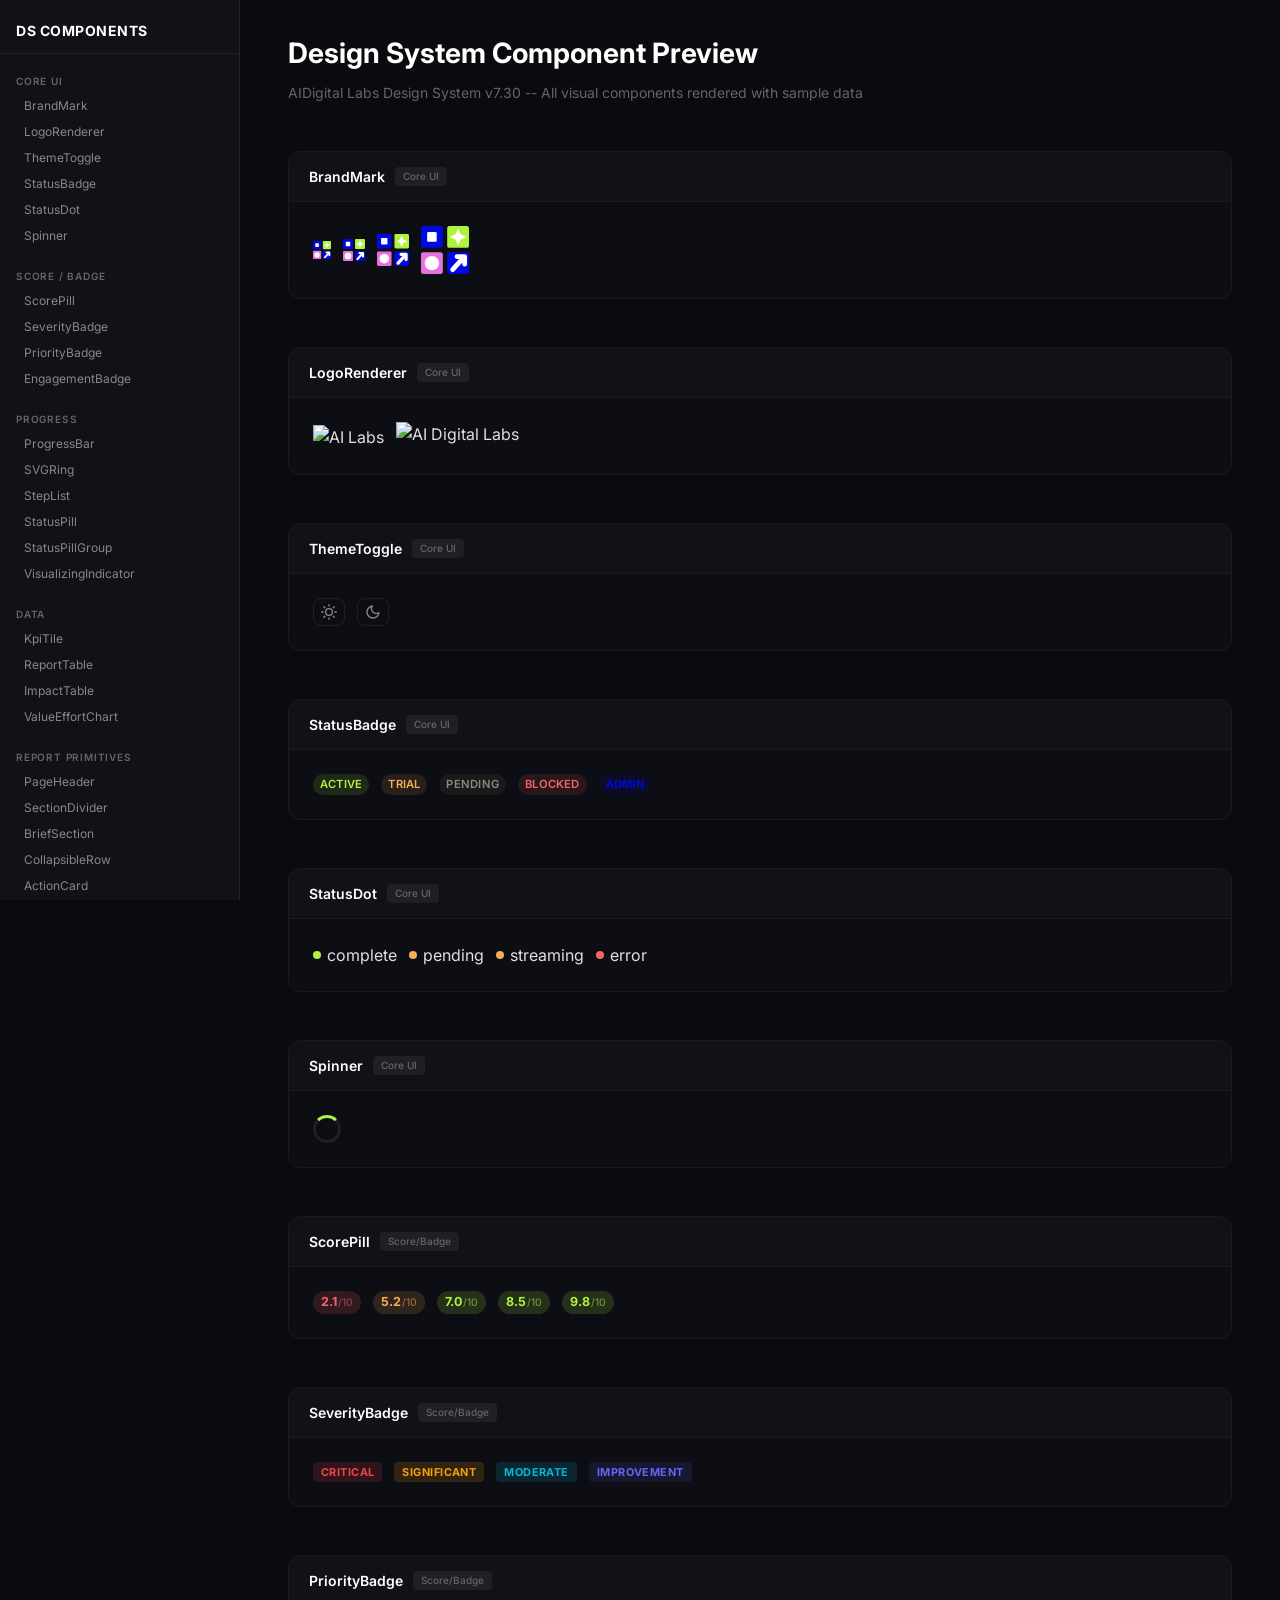
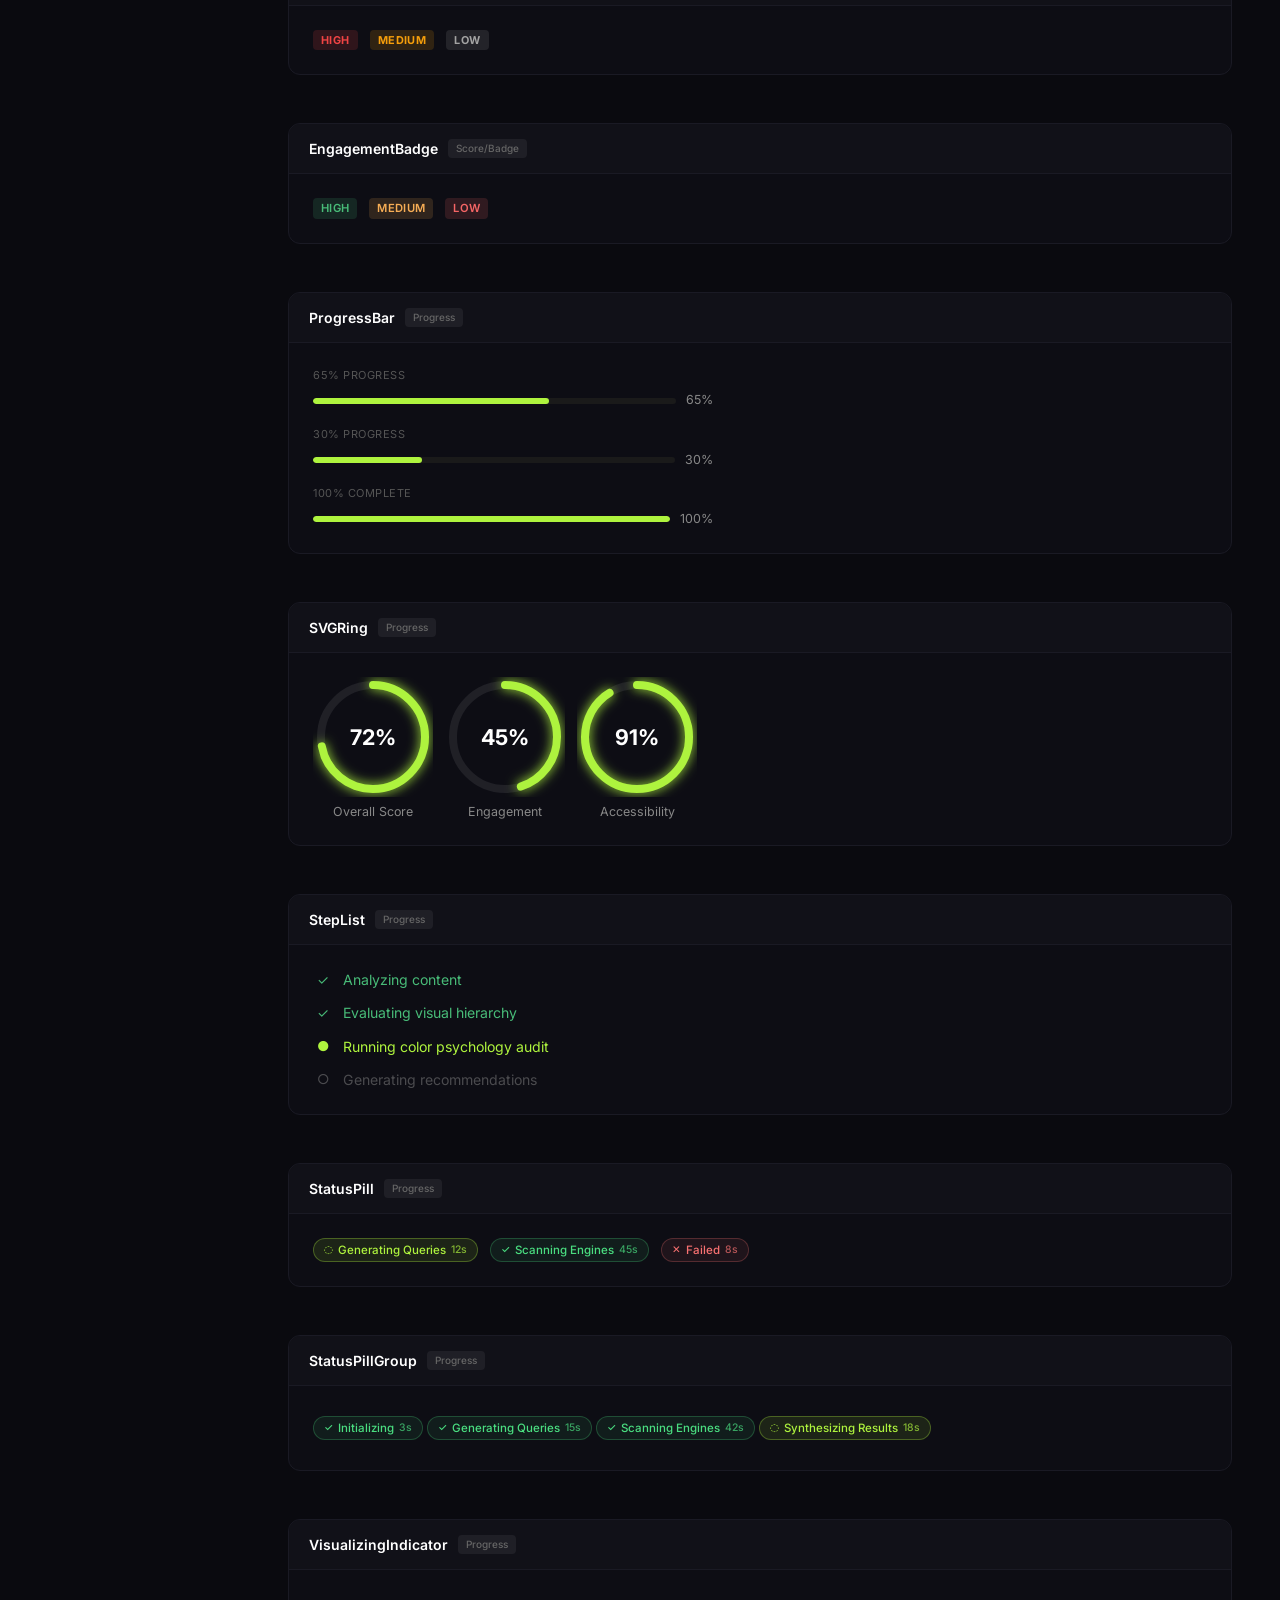
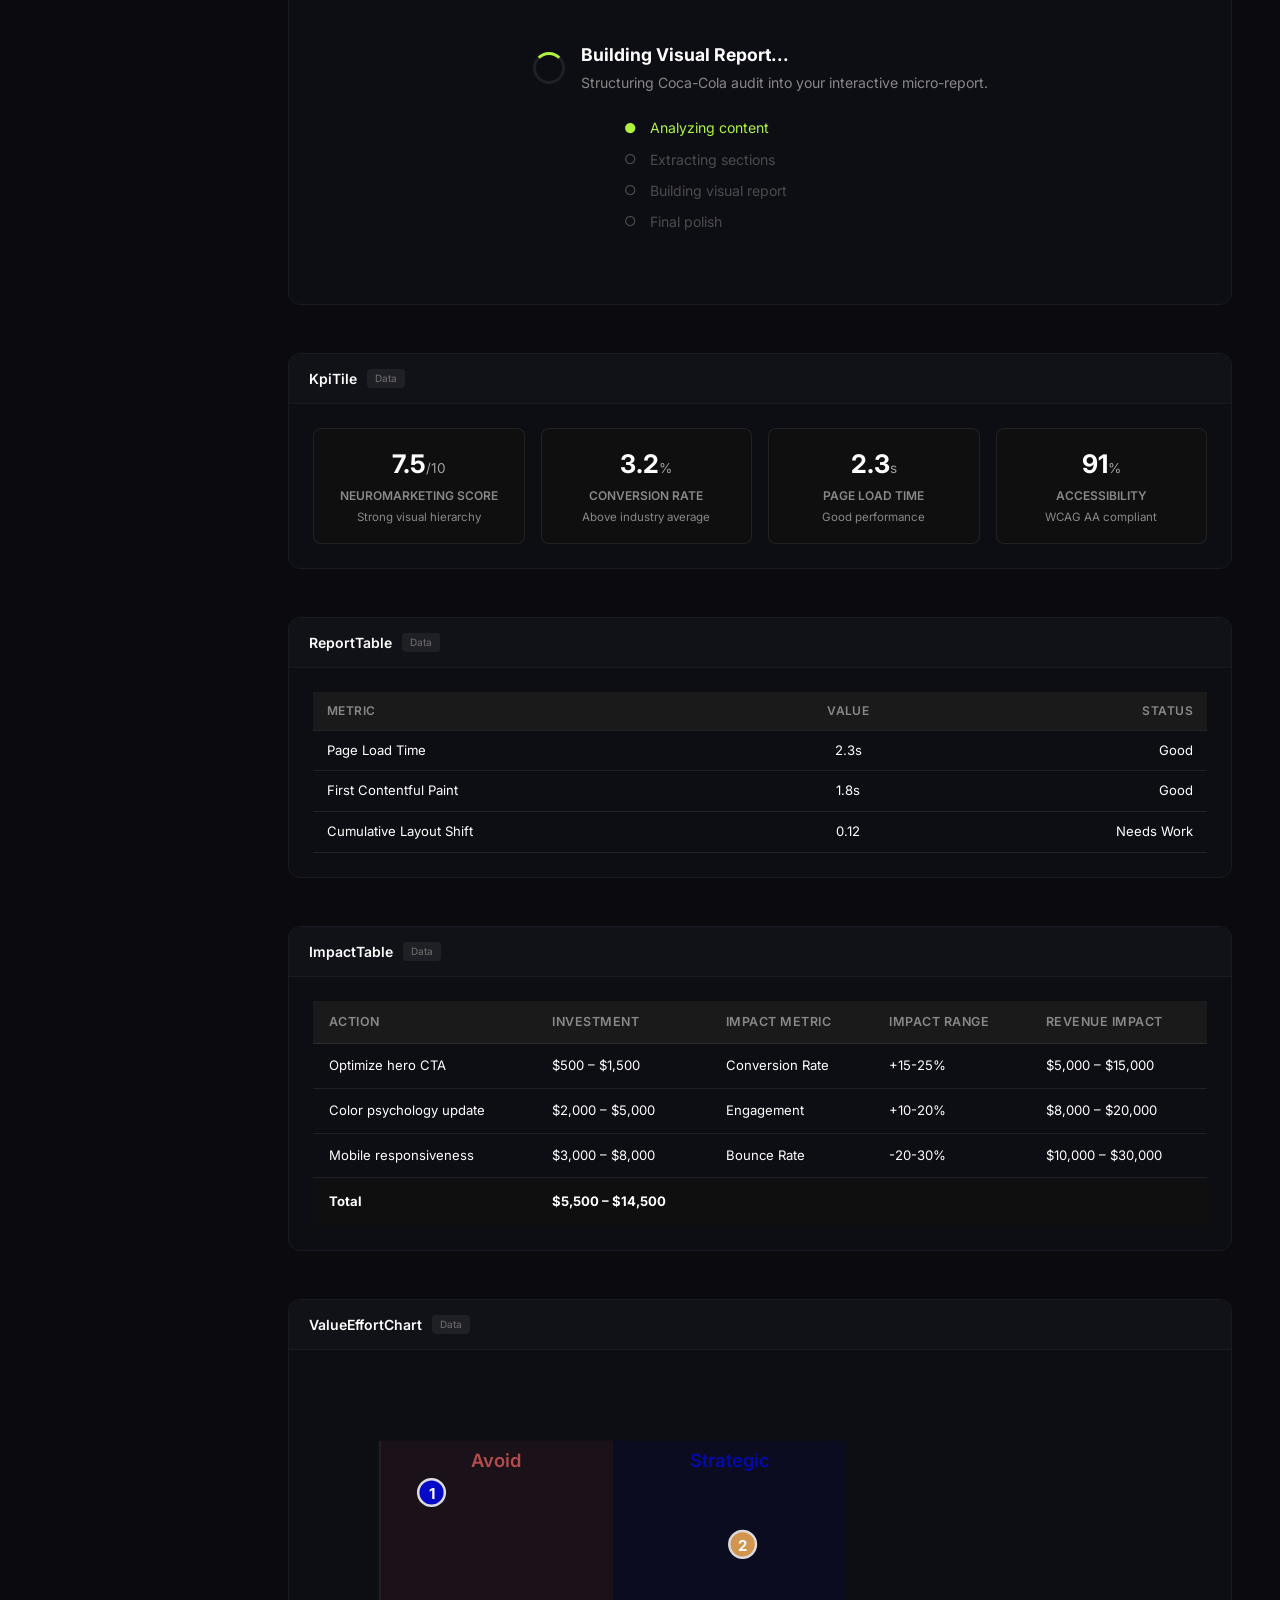
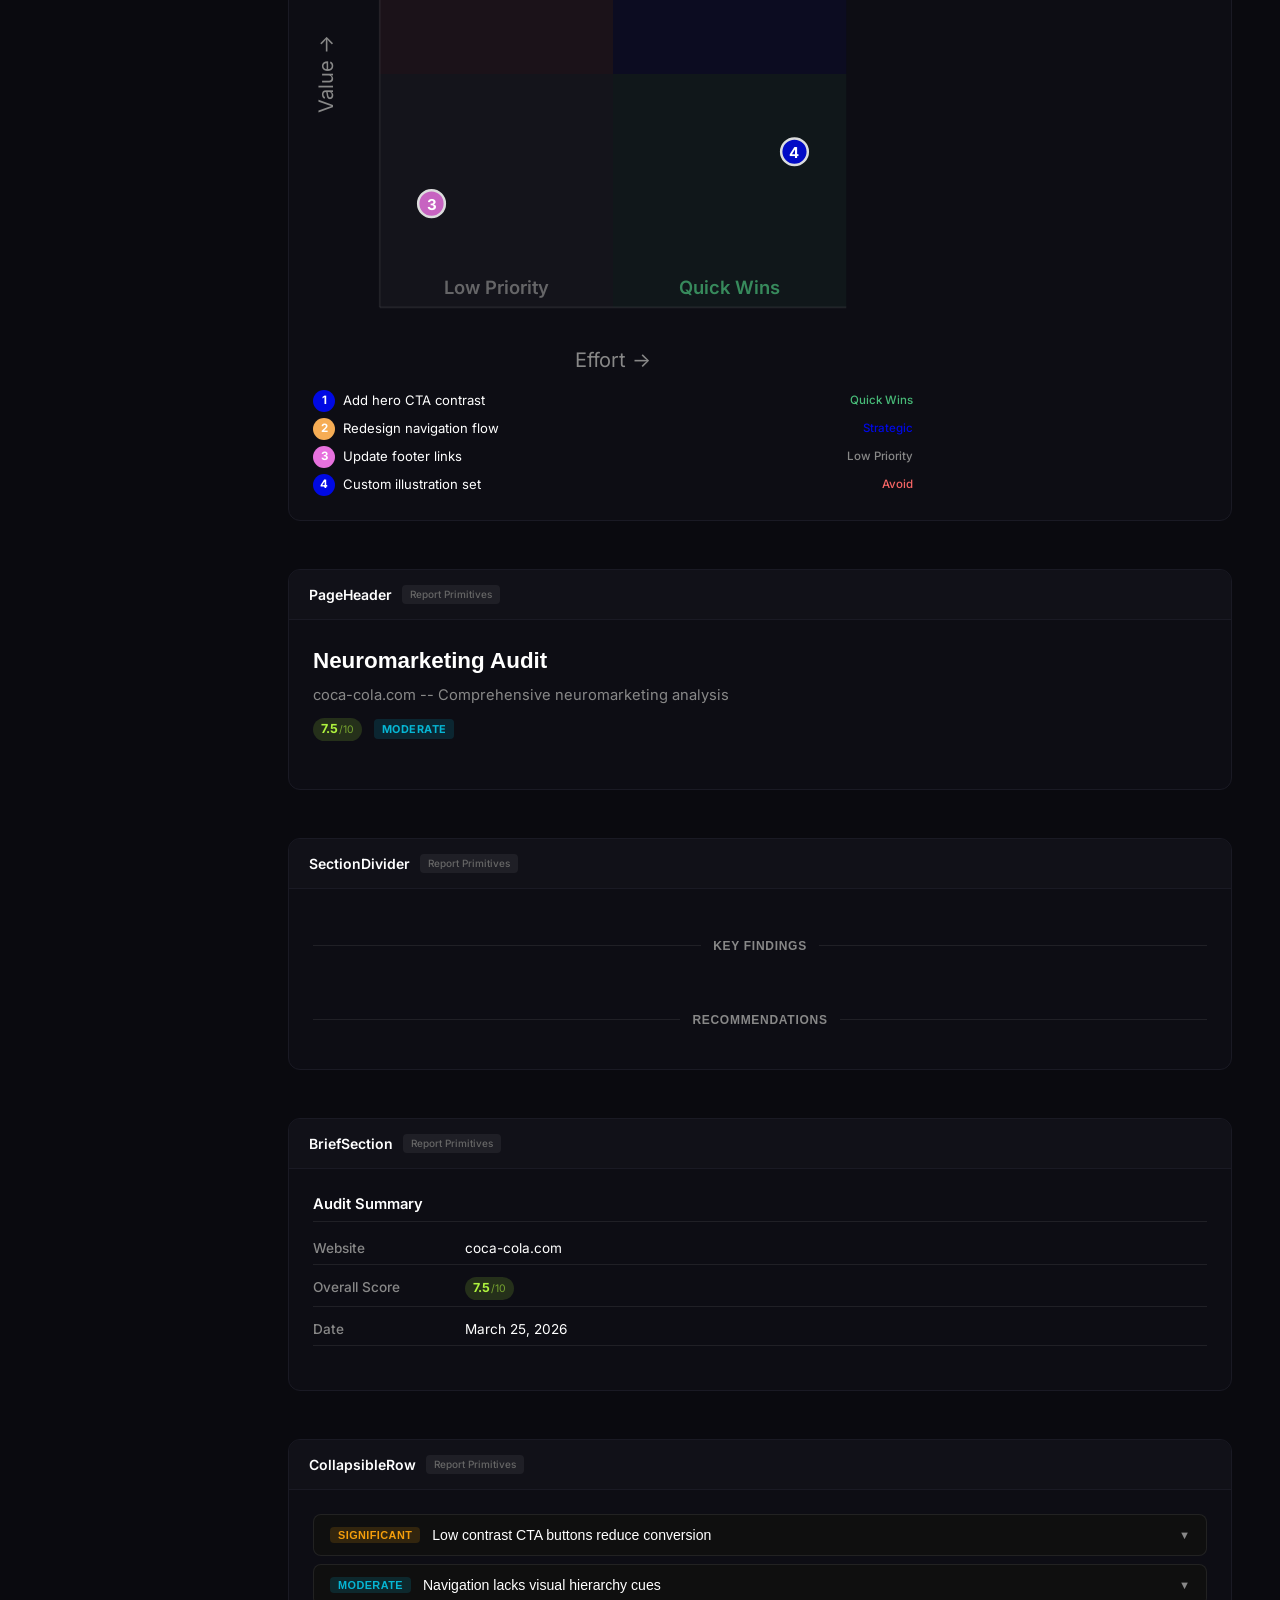
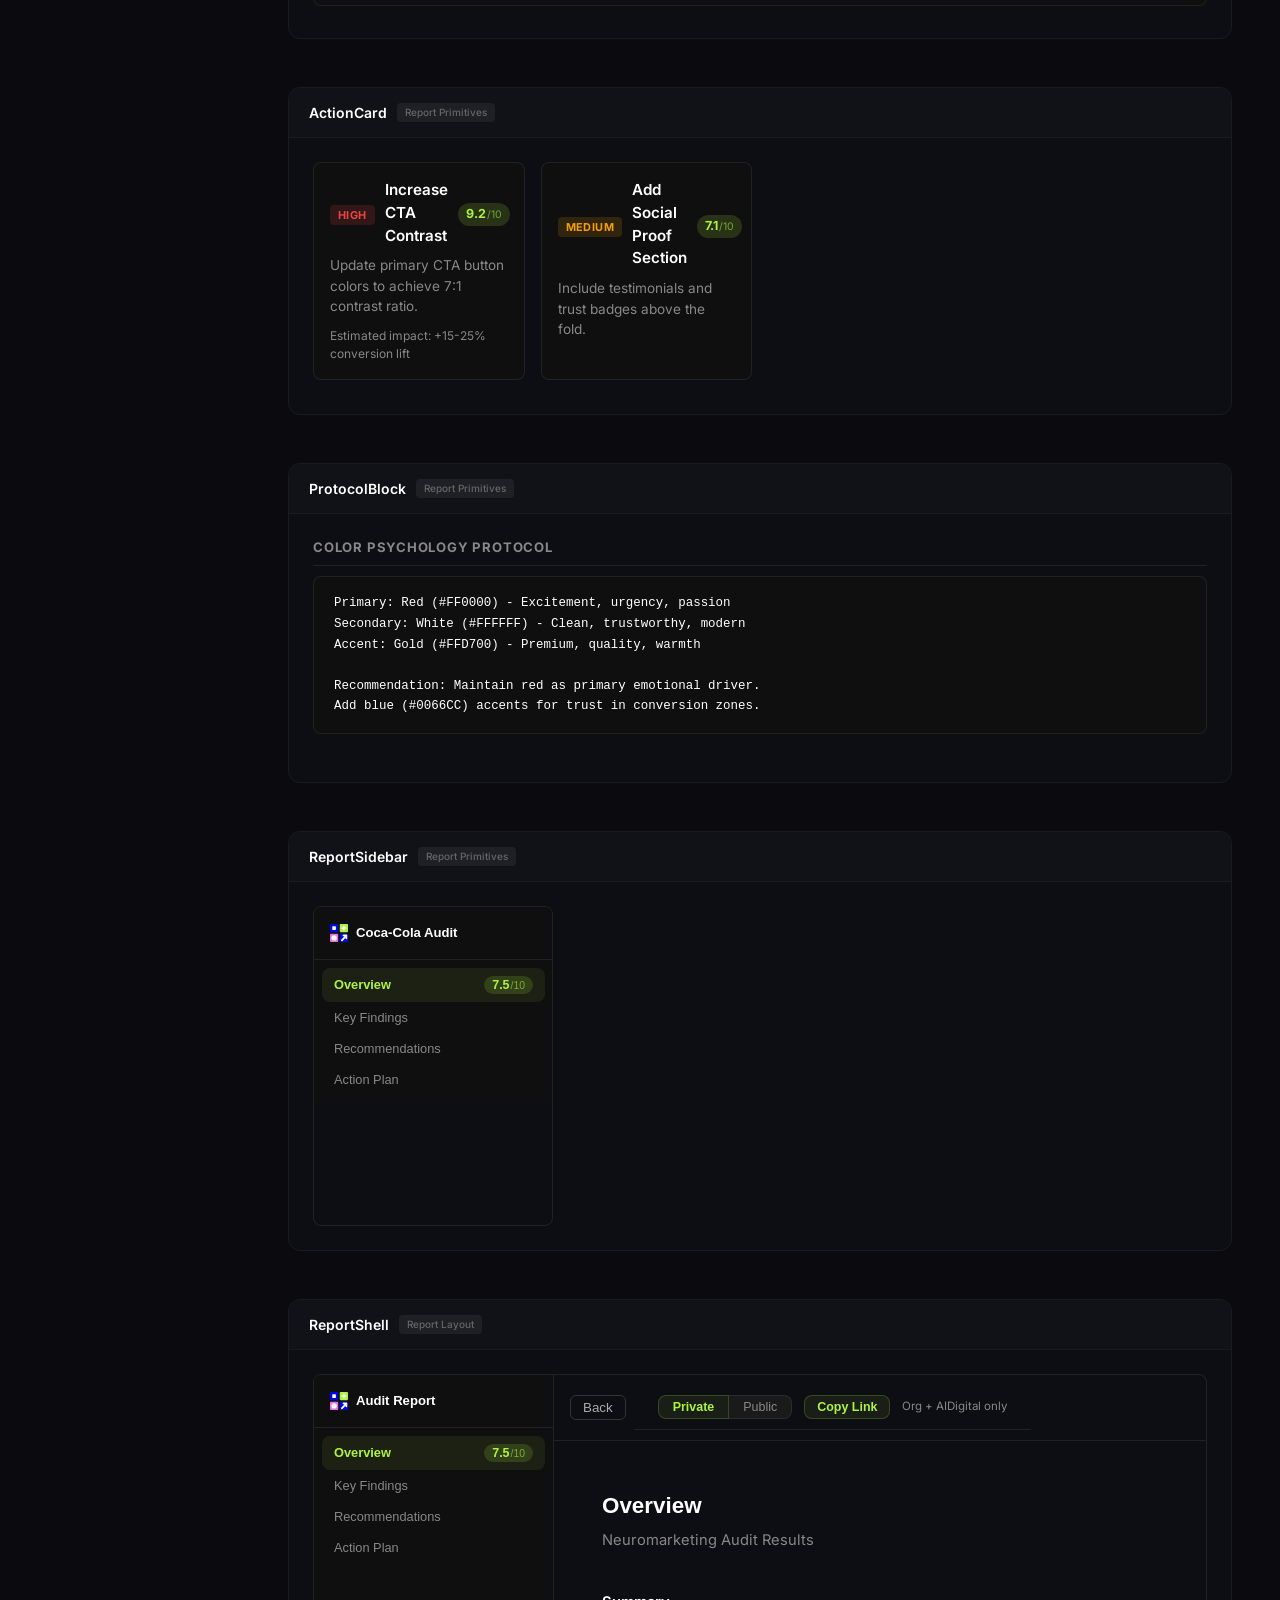
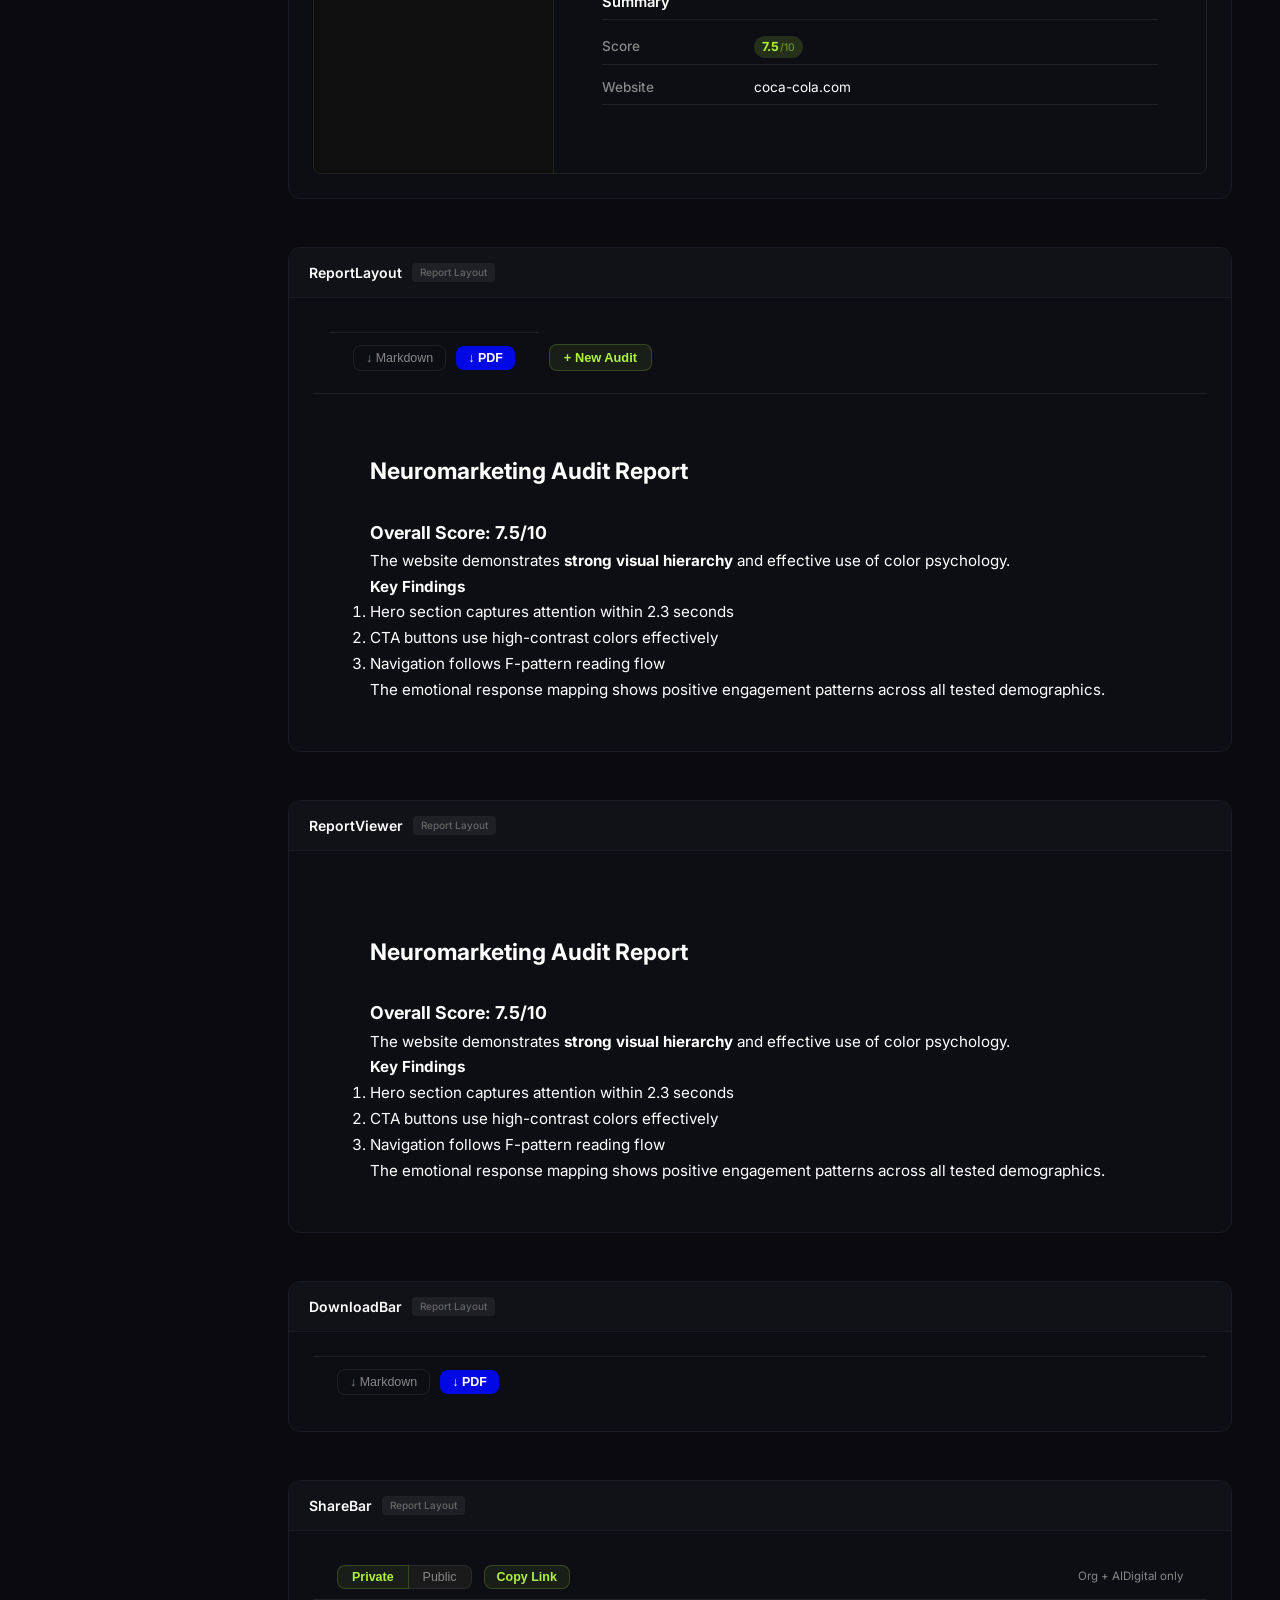
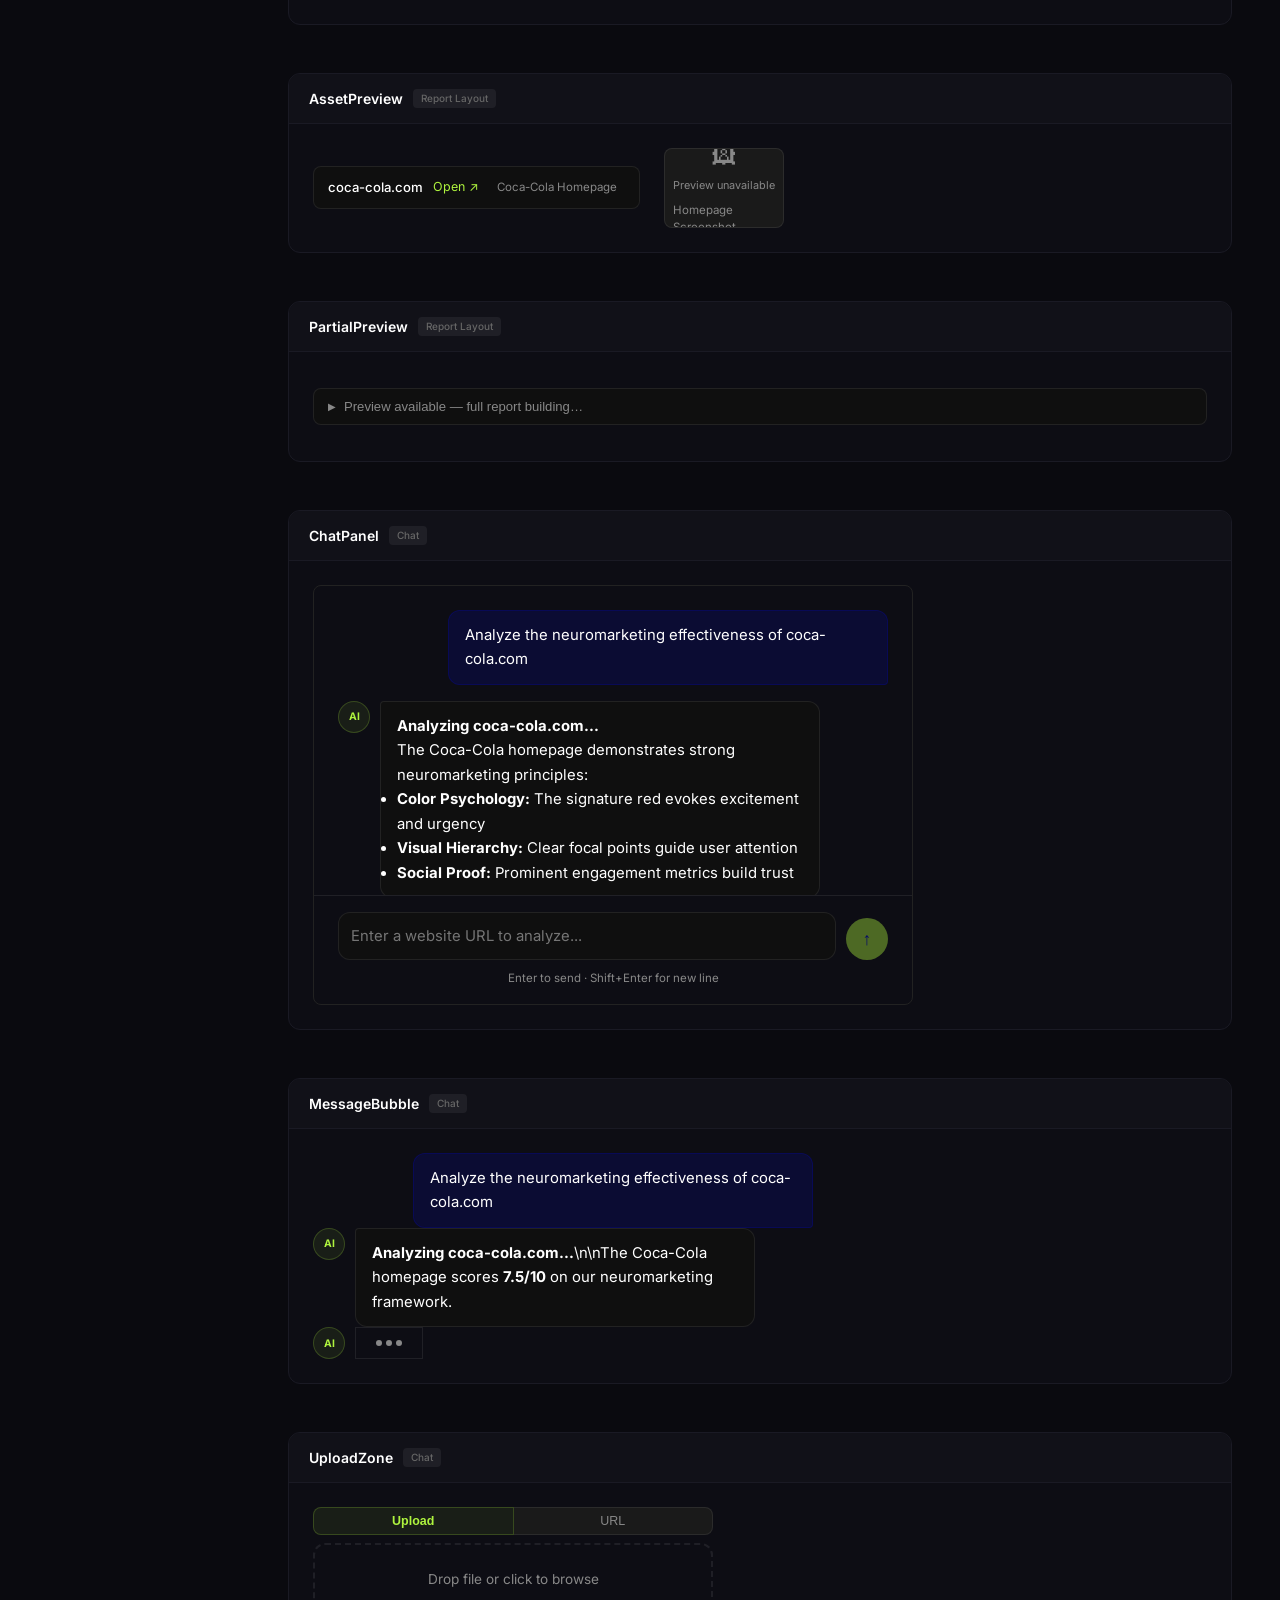
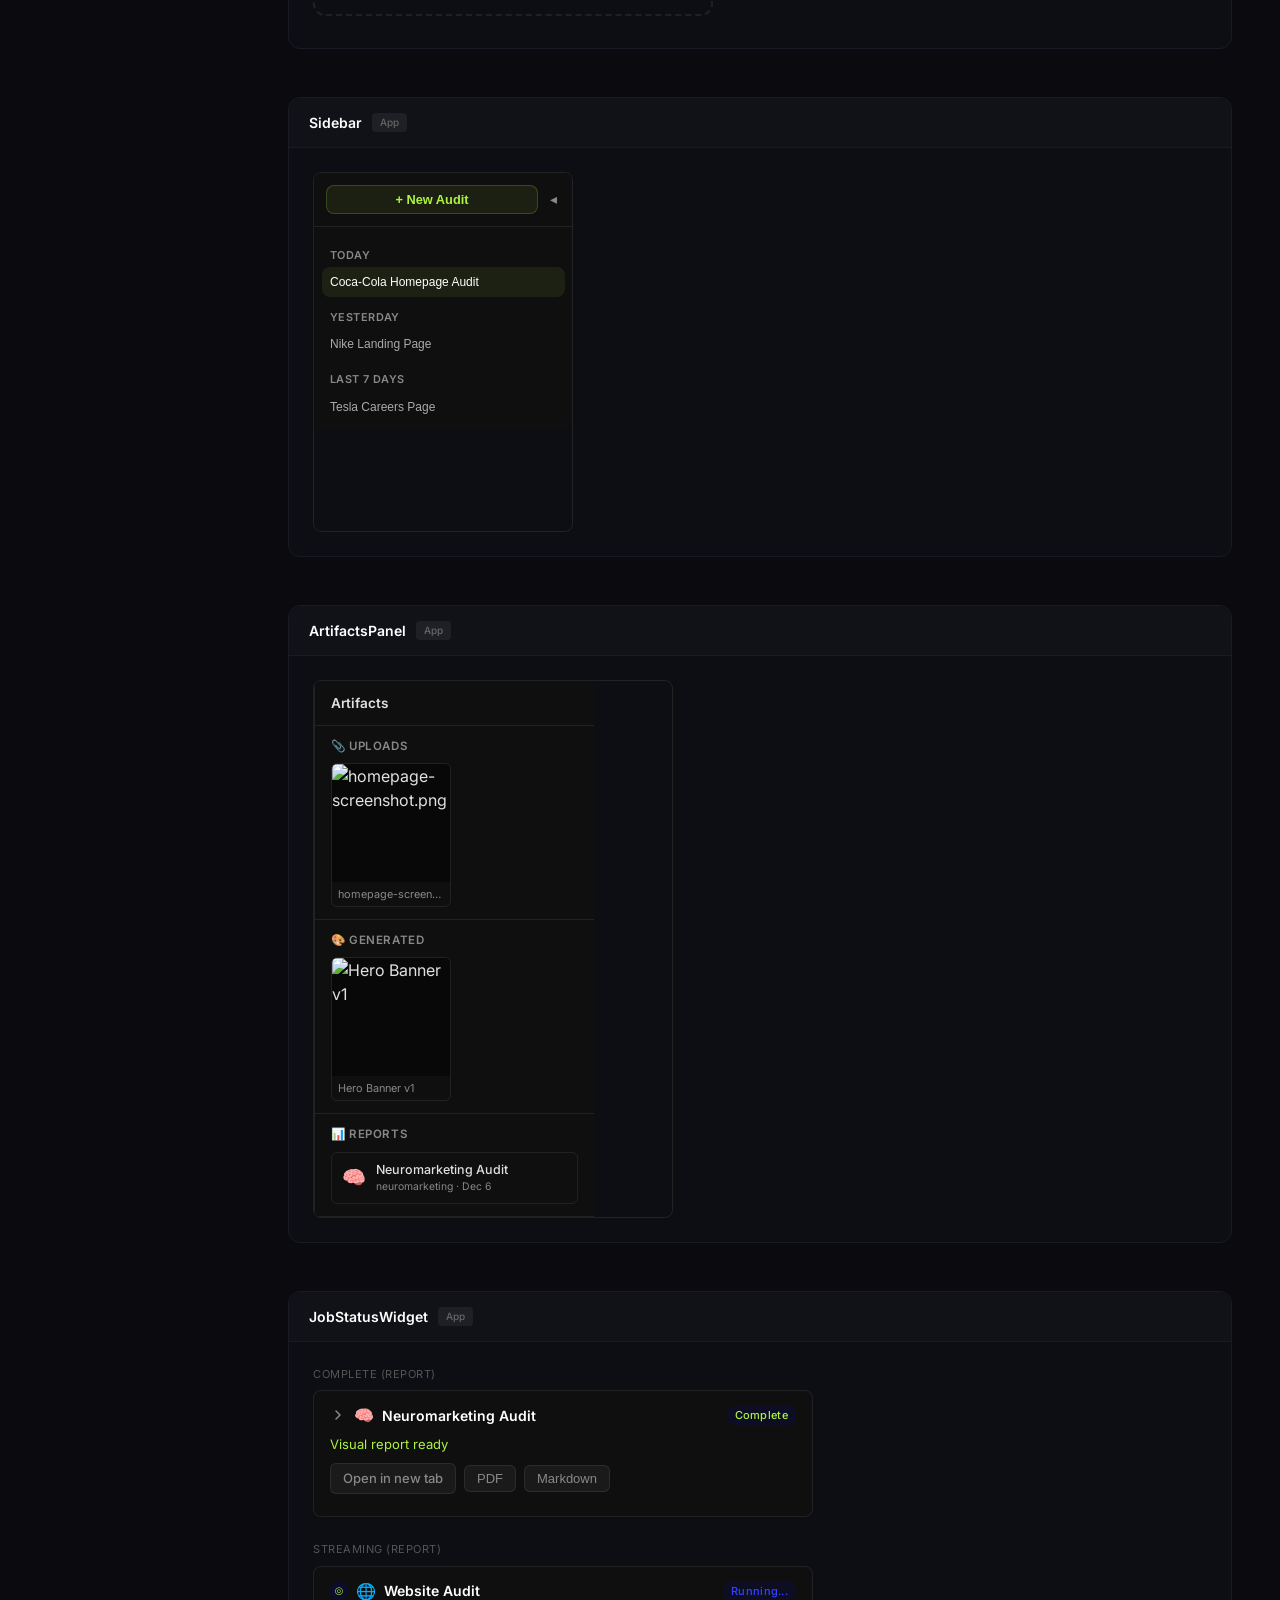
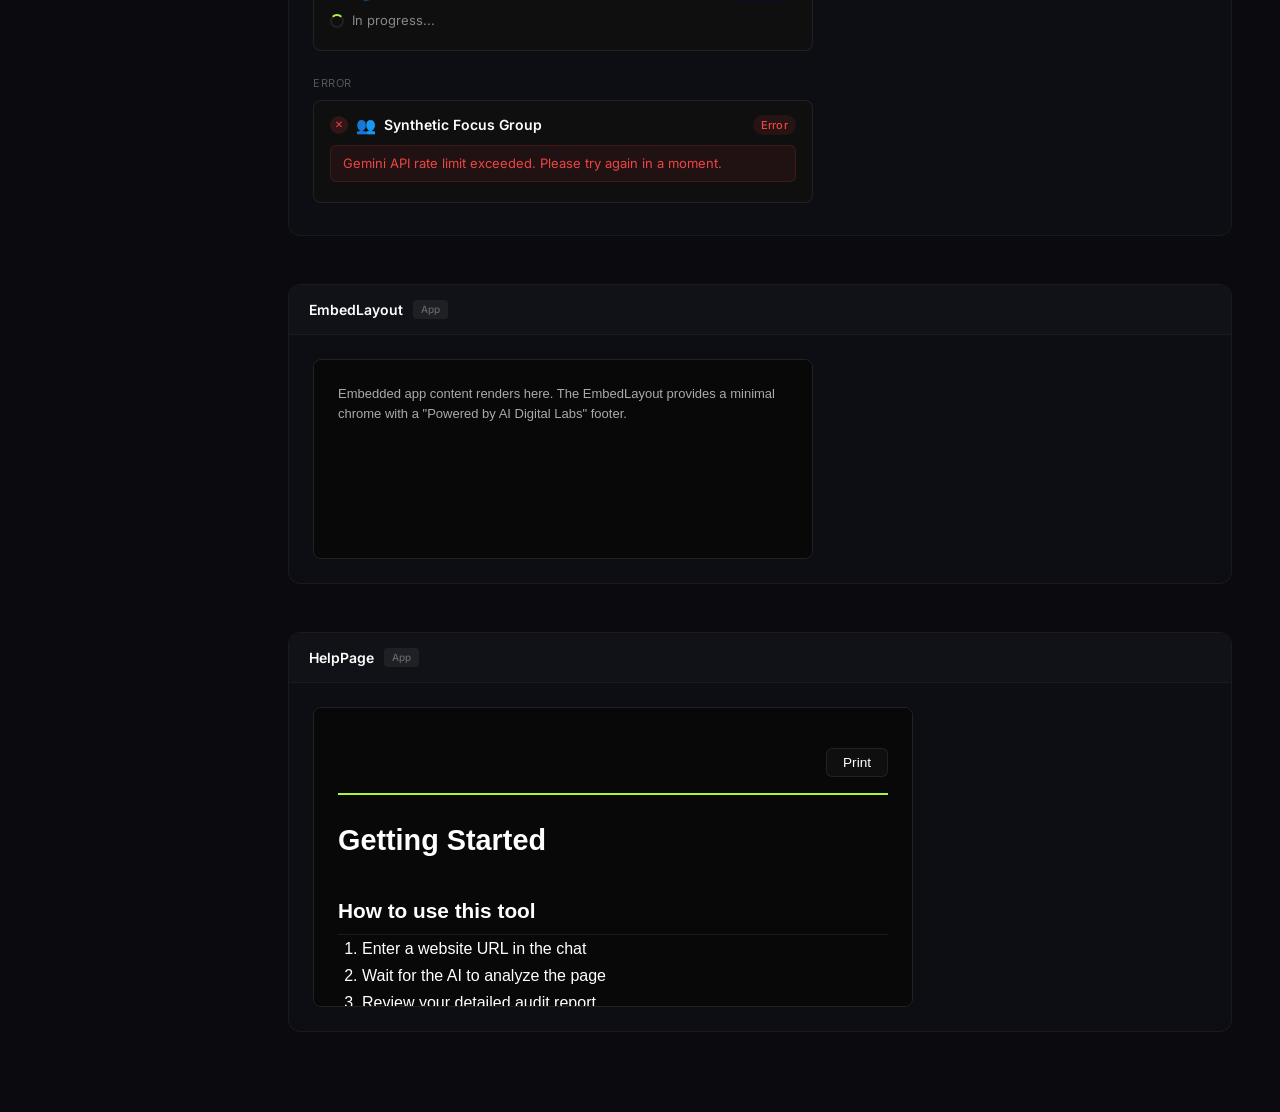
==== preview/index.html @ e7dd7639 "feat: live React component preview app at /preview/ 40+ DS components rendered with fake data. Inspe" ====
<!DOCTYPE html>
<html lang="en">
<head>
  <meta charset="UTF-8">
  <meta name="viewport" content="width=device-width, initial-scale=1.0">
  <title>DS Component Preview</title>
  <link rel="stylesheet" href="https://fonts.googleapis.com/css2?family=Inter:wght@400;500;600;700&display=swap">
  <script type="module" crossorigin src="/preview/assets/index-C22ytrqp.js"></script>
  <link rel="stylesheet" crossorigin href="/preview/assets/index-B7Fa60oJ.css">
</head>
<body>
  <div id="root"></div>
</body>
</html>
---- preview/assets/index-B7Fa60oJ.css ----
:root{--brand-blue: #0009e4;--brand-green: #aef33e;--brand-pink: #e771de;--brand-black: #080808;--error: #f56565;--success: #48bb78;--warning: #f6ad55;--radius-xs: 4px;--radius-sm: 8px;--radius-md: 12px;--radius-full: 999px;--transition-fast: .15s ease;--transition-default: .4s ease-in;--transition-button: .5s ease;--font-family: -apple-system, BlinkMacSystemFont, "Segoe UI", Roboto, sans-serif;--font-mono: "JetBrains Mono", "Fira Code", "SF Mono", Monaco, monospace;--font-size-base: 15px;--line-height: 1.6}:root,[data-theme=dark]{--bg: #080808;--surface: #0f0f0f;--surface2: #1a1a1a;--border: rgba(255, 255, 255, .08);--text: #ffffff;--text-muted: #888888;--accent: #aef33e;--accent-hover: #95d932;--accent-dim: rgba(174, 243, 62, .08);--accent-border: rgba(174, 243, 62, .2);--glow-blue: 0 0 20px rgba(0, 9, 200, .35);--glow-blue-soft: 0 0 20px rgba(0, 9, 200, .15);--glow-green: 0 0 16px rgba(174, 243, 62, .25)}[data-theme=light]{--bg: #f1f1f1;--surface: #ffffff;--surface2: #e8e8e8;--border: rgba(0, 0, 0, .1);--text: #080808;--text-muted: #666666;--accent: #0009e4;--accent-hover: #0007b5;--accent-dim: rgba(0, 9, 228, .06);--accent-border: rgba(0, 9, 228, .2);--glow-blue: 0 0 20px rgba(0, 9, 200, .15);--glow-blue-soft: 0 0 20px rgba(0, 9, 200, .08);--glow-green: 0 0 16px rgba(174, 243, 62, .15)}.aidl-btn-primary{background:var(--brand-blue);color:#fff;border:none;border-radius:var(--radius-sm);cursor:pointer;font-weight:600;font-size:.85rem;padding:8px 16px;transition:var(--transition-button)}.aidl-btn-primary:hover{background:var(--brand-green);color:var(--brand-blue)}.aidl-btn-primary:disabled{opacity:.4;cursor:not-allowed}.aidl-btn-ghost{background:transparent;color:var(--text-muted);border:1px solid var(--border);border-radius:var(--radius-sm);cursor:pointer;font-size:.85rem;padding:8px 16px;transition:var(--transition-fast)}.aidl-btn-ghost:hover{border-color:var(--accent);color:var(--accent)}.aidl-btn-sm{padding:5px 12px;font-size:.78rem}.aidl-theme-toggle{background:transparent;border:1px solid var(--border);border-radius:var(--radius-sm);color:var(--text-muted);cursor:pointer;padding:5px 7px;display:flex;align-items:center;transition:var(--transition-fast)}.aidl-theme-toggle:hover{border-color:var(--brand-green);color:var(--brand-green)}.aidl-status-badge{display:inline-block;padding:2px 7px;border-radius:var(--radius-full);font-size:.7rem;font-weight:600;text-transform:uppercase;letter-spacing:.02em;background:var(--surface2);color:var(--text-muted)}.aidl-status-badge--active{background:#aef33e1f;color:var(--brand-green)}.aidl-status-badge--trial{background:#f6ad551f;color:var(--warning)}.aidl-status-badge--pending{background:var(--surface2);color:var(--text-muted)}.aidl-status-badge--blocked{background:#f565651f;color:var(--error)}.aidl-status-badge--admin{background:#0009e41a;color:var(--brand-blue)}.aidl-status-badge--complete{background:#aef33e1f;color:var(--brand-green)}.aidl-status-badge--error{background:#f565651f;color:var(--error)}.aidl-status-dot{display:inline-block;width:8px;height:8px;border-radius:50%;flex-shrink:0;background:var(--text-muted)}.aidl-status-dot--chatting{background:var(--brand-green);animation:aidl-pulse 2s infinite}.aidl-status-dot--spinning,.aidl-status-dot--streaming,.aidl-status-dot--pending{background:var(--warning);animation:aidl-pulse 1.2s infinite}.aidl-status-dot--done,.aidl-status-dot--complete{background:var(--brand-green)}.aidl-status-dot--error{background:var(--error)}.aidl-chat{display:flex;flex-direction:column;height:100%;overflow:hidden}.aidl-chat__messages{flex:1;overflow-y:auto;padding:24px;display:flex;flex-direction:column;gap:16px;scrollbar-width:none}.aidl-chat__messages::-webkit-scrollbar{display:none}.aidl-chat__welcome{margin:auto;text-align:center;max-width:480px;padding:48px 0;display:flex;flex-direction:column;align-items:center;gap:10px;color:var(--text-muted)}.aidl-chat__welcome-icon{font-size:2.5rem}.aidl-chat__welcome h3{color:var(--text);font-size:1.2rem;margin:0}.aidl-chat__welcome p{font-size:.9rem;margin:0}.aidl-chat__hints{display:flex;flex-wrap:wrap;gap:8px;justify-content:center;margin-top:8px}.aidl-chat__hint{background:var(--surface2);border:1px solid var(--border);border-radius:var(--radius-full);color:var(--text-muted);font-size:.8rem;padding:6px 14px;cursor:pointer;transition:var(--transition-fast)}.aidl-chat__hint:hover{border-color:var(--accent);color:var(--accent)}.aidl-chat__error{background:#f565651a;border:1px solid rgba(245,101,101,.2);color:var(--error);padding:10px 14px;border-radius:var(--radius-sm);font-size:.85rem}.aidl-chat__input-area{border-top:1px solid var(--border);padding:16px 24px;display:flex;flex-direction:column;gap:10px}.aidl-chat__input-row{display:flex;gap:10px;align-items:flex-end}.aidl-chat__textarea{flex:1;min-height:44px;max-height:160px;padding:12px;background:var(--surface);border:1px solid var(--border);border-radius:var(--radius-md);color:var(--text);font-size:.93rem;font-family:inherit;resize:none;transition:border-color var(--transition-fast);line-height:1.5}.aidl-chat__textarea:focus{outline:none;border-color:var(--accent)}.aidl-chat__textarea:disabled{opacity:.5}.aidl-chat__send{width:42px;height:42px;border-radius:50%;border:none;cursor:pointer;background:var(--brand-green);color:var(--brand-blue);font-size:1.1rem;font-weight:700;flex-shrink:0;display:flex;align-items:center;justify-content:center;transition:var(--transition-button)}.aidl-chat__send:hover{background:#fff}.aidl-chat__send:disabled{opacity:.4;cursor:not-allowed}.aidl-chat__input-hint{font-size:.72rem;color:var(--text-muted);text-align:center}.aidl-msg{display:flex}.aidl-msg--user{justify-content:flex-end}.aidl-msg--assistant{gap:10px;align-items:flex-start}.aidl-msg__avatar{width:32px;height:32px;border-radius:50%;flex-shrink:0;background:var(--accent-dim);border:1px solid var(--accent-border);display:flex;align-items:center;justify-content:center;font-size:.65rem;font-weight:700;color:var(--accent)}.aidl-msg__bubble{max-width:80%;padding:12px 16px;font-size:.93rem;line-height:1.65;border:1px solid var(--border)}.aidl-msg__bubble--user{background:var(--user-msg-bg, rgba(0,9,228,.15));border-color:#0009e433;border-radius:var(--radius-md) var(--radius-md) 4px var(--radius-md);color:var(--text);white-space:pre-wrap}.aidl-msg__bubble--assistant{background:var(--surface);border-radius:4px var(--radius-md) var(--radius-md) var(--radius-md);color:var(--text)}.aidl-msg__bubble--assistant code{background:var(--surface2);padding:2px 5px;border-radius:4px;font-family:var(--font-mono);font-size:.85em}.aidl-msg__bubble--assistant pre{background:var(--surface2);padding:12px;border-radius:var(--radius-sm);overflow-x:auto;margin:8px 0}.aidl-msg__bubble--typing{display:flex;gap:4px;align-items:center;padding:12px 20px}.aidl-msg__bubble--typing span{width:6px;height:6px;border-radius:50%;background:var(--text-muted);animation:aidl-bounce 1.2s infinite}.aidl-msg__bubble--typing span:nth-child(2){animation-delay:.2s}.aidl-msg__bubble--typing span:nth-child(3){animation-delay:.4s}.aidl-sidebar{width:260px;display:flex;flex-direction:column;background:var(--surface);border-right:1px solid var(--border);transition:width var(--transition-fast);overflow:hidden}.aidl-sidebar--collapsed{width:44px}.aidl-sidebar__header{display:flex;align-items:center;gap:8px;padding:12px;border-bottom:1px solid var(--border)}.aidl-sidebar__new{flex:1;background:var(--accent-dim);border:1px solid var(--accent-border);border-radius:var(--radius-sm);color:var(--accent);font-size:.8rem;font-weight:600;padding:6px 12px;cursor:pointer;transition:var(--transition-fast)}.aidl-sidebar__new:hover{background:var(--accent);color:var(--bg)}.aidl-sidebar__toggle{background:transparent;border:none;color:var(--text-muted);cursor:pointer;font-size:.9rem;padding:4px}.aidl-sidebar__list{flex:1;overflow-y:auto;padding:8px;scrollbar-width:none}.aidl-sidebar__list::-webkit-scrollbar{display:none}.aidl-sidebar__group-label{font-size:.68rem;text-transform:uppercase;letter-spacing:.04em;color:var(--text-muted);padding:12px 8px 4px;font-weight:600}.aidl-sidebar__empty{color:var(--text-muted);font-size:.82rem;padding:16px 8px;text-align:center}.aidl-sidebar__item-wrap{display:flex;align-items:center;border-radius:var(--radius-sm);transition:background var(--transition-fast);position:relative}.aidl-sidebar__item-wrap:hover{background:var(--surface2)}.aidl-sidebar__item-wrap--active{background:var(--accent-dim)}.aidl-sidebar__item{flex:1;background:none;border:none;color:var(--text);cursor:pointer;text-align:left;padding:8px;font-size:.82rem;display:flex;align-items:center;gap:8px;overflow:hidden;white-space:nowrap;text-overflow:ellipsis}.aidl-sidebar__delete{position:absolute;right:4px;background:transparent;border:none;color:var(--text-muted);cursor:pointer;font-size:.9rem;padding:2px 6px;opacity:0;transition:opacity var(--transition-fast)}.aidl-sidebar__item-wrap:hover .aidl-sidebar__delete{opacity:1}.aidl-sidebar__delete:hover{color:var(--error)}.aidl-report-viewer{flex:1;overflow-y:auto;padding:24px}.aidl-report-content{max-width:780px;margin:0 auto;color:var(--text);line-height:1.7;font-size:.95rem}.aidl-report-content h1,.aidl-report-content h2,.aidl-report-content h3{color:var(--text);margin-top:1.5em}.aidl-report-content code{background:var(--surface2);padding:2px 5px;border-radius:4px;font-family:var(--font-mono);font-size:.85em}.aidl-report-content pre{background:var(--surface2);padding:16px;border-radius:var(--radius-sm);overflow-x:auto}.aidl-report-content table{width:100%;border-collapse:collapse;margin:16px 0}.aidl-report-content th,.aidl-report-content td{text-align:left;padding:8px 12px;border-bottom:1px solid var(--border)}.aidl-report-content th{font-weight:600;color:var(--text-muted);font-size:.8rem;text-transform:uppercase}.aidl-download-bar{display:flex;gap:10px;padding:12px 24px;border-top:1px solid var(--border);align-items:center}.aidl-download-bar__new{margin-left:auto}.aidl-share-bar{display:flex;align-items:center;gap:12px;padding:10px 24px;border-bottom:1px solid var(--border)}.aidl-share-bar__toggles{display:flex;gap:0}.aidl-share-bar__toggle{background:var(--surface2);border:1px solid var(--border);color:var(--text-muted);padding:4px 14px;font-size:.78rem;cursor:pointer;transition:var(--transition-fast)}.aidl-share-bar__toggle:first-child{border-radius:var(--radius-sm) 0 0 var(--radius-sm)}.aidl-share-bar__toggle:last-child{border-radius:0 var(--radius-sm) var(--radius-sm) 0;border-left:none}.aidl-share-bar__toggle--active{background:var(--accent-dim);border-color:var(--accent-border);color:var(--accent);font-weight:600}.aidl-share-bar__copy{background:var(--accent-dim);border:1px solid var(--accent-border);border-radius:var(--radius-sm);color:var(--accent);padding:4px 12px;font-size:.78rem;cursor:pointer;font-weight:600;transition:var(--transition-fast)}.aidl-share-bar__copy:hover{background:var(--accent);color:var(--bg)}.aidl-share-bar__hint{font-size:.72rem;color:var(--text-muted);margin-left:auto}.aidl-upload-zone{margin-bottom:8px}.aidl-upload-zone__tabs{display:flex;gap:0;margin-bottom:8px}.aidl-upload-zone__tab{flex:1;background:var(--surface2);border:1px solid var(--border);color:var(--text-muted);padding:6px;font-size:.78rem;cursor:pointer;transition:var(--transition-fast)}.aidl-upload-zone__tab:first-child{border-radius:var(--radius-sm) 0 0 var(--radius-sm)}.aidl-upload-zone__tab:last-child{border-radius:0 var(--radius-sm) var(--radius-sm) 0;border-left:none}.aidl-upload-zone__tab--active{background:var(--accent-dim);border-color:var(--accent-border);color:var(--accent);font-weight:600}.aidl-upload-zone__drop{border:2px dashed var(--border);border-radius:var(--radius-md);padding:24px;text-align:center;cursor:pointer;color:var(--text-muted);font-size:.85rem;transition:var(--transition-fast)}.aidl-upload-zone__drop:hover,.aidl-upload-zone__drop--over{border-color:var(--accent);color:var(--accent)}.aidl-upload-zone__url-row{display:flex;gap:8px}.aidl-upload-zone__url-input{flex:1;background:var(--surface);border:1px solid var(--border);border-radius:var(--radius-sm);color:var(--text);padding:8px 12px;font-size:.85rem}.aidl-upload-zone__url-input:focus{outline:none;border-color:var(--accent)}.aidl-upload-zone__preview{display:flex;align-items:center;gap:10px;padding:8px;background:var(--surface2);border-radius:var(--radius-sm);margin-bottom:8px}.aidl-upload-zone__thumb{width:48px;height:48px;object-fit:cover;border-radius:4px}.aidl-upload-zone__clear{margin-left:auto;background:transparent;border:none;color:var(--text-muted);cursor:pointer;font-size:1rem}.aidl-upload-zone__clear:hover{color:var(--error)}.aidl-upload-zone__error{color:var(--error);font-size:.8rem;margin-top:6px}.aidl-admin{display:flex;flex-direction:column;height:100%;overflow:hidden}.aidl-admin__toolbar{display:flex;align-items:center;gap:10px;padding:12px 16px;border-bottom:1px solid var(--border)}.aidl-admin__title{font-size:1rem;font-weight:700;margin:0;color:var(--text)}.aidl-admin__migrate-msg{font-size:.78rem;color:var(--text-muted)}.aidl-admin__readonly-note{font-size:.75rem;color:var(--text-muted);margin-left:auto}.aidl-admin__readonly-note a{color:var(--accent);text-decoration:underline}.aidl-status-badge--tier{background:#8b5cf626;color:#8b5cf6;font-size:.68rem;padding:2px 6px;border-radius:8px;white-space:nowrap}.aidl-admin__usage-bar{display:flex;gap:16px;padding:8px 12px;background:var(--surface);border-radius:6px;font-size:.78rem;color:var(--text-muted);margin-bottom:8px}.aidl-admin__columns{display:flex;flex:1;overflow:hidden}.aidl-admin__col{flex:1;display:flex;flex-direction:column;border-right:1px solid var(--border);overflow:hidden}.aidl-admin__col:last-child{border-right:none}.aidl-admin__col-header{padding:10px 16px;font-size:.75rem;font-weight:600;text-transform:uppercase;letter-spacing:.04em;color:var(--text-muted);background:var(--surface2);border-bottom:1px solid var(--border);display:flex;align-items:center;justify-content:space-between}.aidl-admin__col-actions{font-size:.72rem;font-weight:400;text-transform:none}.aidl-admin__row{display:flex;flex-direction:column;gap:2px;width:100%;text-align:left;padding:10px 16px;background:none;border:none;border-bottom:1px solid var(--border);color:var(--text);cursor:pointer;font-size:.82rem;transition:background var(--transition-fast)}.aidl-admin__row:hover{background:var(--surface2)}.aidl-admin__row--active{background:var(--accent-dim)}.aidl-admin__row--user{flex-direction:row;align-items:center;justify-content:space-between}.aidl-admin__row-main{display:flex;flex-direction:column;gap:2px}.aidl-admin__row-controls{flex-shrink:0}.aidl-admin__row span{font-size:.75rem;color:var(--text-muted)}.aidl-admin__empty{padding:16px;color:var(--text-muted);font-size:.82rem;text-align:center}.aidl-admin__empty--center{flex:1;display:flex;align-items:center;justify-content:center}.aidl-admin__status-select{background:var(--surface);border:1px solid var(--border);border-radius:var(--radius-xs);color:var(--text);font-size:.72rem;padding:2px 4px;cursor:pointer}.aidl-admin__tabs{display:flex;gap:0;margin-left:auto}.aidl-admin__tab{background:var(--surface2);border:1px solid var(--border);color:var(--text-muted);padding:4px 12px;font-size:.78rem;cursor:pointer;transition:var(--transition-fast)}.aidl-admin__tab:first-child{border-radius:var(--radius-sm) 0 0 var(--radius-sm)}.aidl-admin__tab:last-child{border-radius:0 var(--radius-sm) var(--radius-sm) 0;border-left:none}.aidl-admin__tab--active{background:var(--accent-dim);border-color:var(--accent-border);color:var(--accent);font-weight:600}.aidl-admin__report{flex:1;overflow-y:auto;padding:16px;white-space:pre-wrap;font-family:var(--font-mono);font-size:.82rem;color:var(--text);line-height:1.6}.aidl-admin__chat{flex:1;overflow-y:auto;padding:16px;display:flex;flex-direction:column;gap:12px}.aidl-admin__msg{padding:8px 12px;border-radius:var(--radius-sm)}.aidl-admin__msg--user{background:#0009e414;align-self:flex-end;max-width:80%}.aidl-admin__msg--assistant{background:var(--surface2);align-self:flex-start;max-width:80%}.aidl-admin__msg-role{font-size:.68rem;font-weight:600;text-transform:uppercase;color:var(--text-muted)}.aidl-admin__msg-content{margin:4px 0 0;font-size:.85rem;line-height:1.5}.aidl-admin__activity-list{flex:1;overflow-y:auto;padding:4px 8px;scrollbar-width:none}.aidl-admin__activity-list::-webkit-scrollbar{display:none}.aidl-admin__activity-item{display:flex;align-items:center;gap:8px;width:100%;text-align:left;padding:8px;background:none;border:none;border-radius:var(--radius-sm);color:var(--text);cursor:pointer;font-size:.82rem;transition:background var(--transition-fast);overflow:hidden}.aidl-admin__activity-item:hover{background:var(--surface2)}.aidl-admin__activity-title{flex:1;white-space:nowrap;overflow:hidden;text-overflow:ellipsis;font-weight:500}.aidl-admin__activity-meta{font-size:.72rem;color:var(--text-muted);white-space:nowrap}.aidl-auth-gate{min-height:100vh;display:flex;flex-direction:column;align-items:center;justify-content:center;gap:24px;background:var(--bg);color:var(--text)}.aidl-auth-gate__brand{display:flex;align-items:center;gap:10px;font-size:1.1rem;font-weight:600;color:var(--text)}.aidl-status-page{min-height:100vh;display:flex;flex-direction:column;align-items:center;justify-content:center;gap:12px;background:var(--bg);color:var(--text);text-align:center;padding:24px}.aidl-status-page__icon{font-size:3rem}.aidl-status-page h2{margin:0;font-size:1.3rem}.aidl-status-page p{margin:0;color:var(--text-muted);font-size:.95rem;max-width:400px}.aidl-status-page__contact{font-size:.85rem}.aidl-status-page a{color:var(--accent);text-decoration:none}.aidl-status-page a:hover{text-decoration:underline}.aidl-app-layout{display:flex;height:100vh;overflow:hidden;background:var(--bg);color:var(--text);font-family:var(--font-family);font-size:var(--font-size-base, .9rem);line-height:var(--line-height, 1.6)}.aidl-app-content{flex:1;display:flex;flex-direction:column;overflow:hidden}.aidl-trial-banner{padding:6px 16px;font-size:.78rem;text-align:center;background:#f6ad551a;color:var(--warning);border-bottom:1px solid rgba(246,173,85,.2)}.aidl-app-header{display:flex;align-items:center;justify-content:space-between;padding:10px 20px;border-bottom:1px solid var(--border);background:var(--surface)}.aidl-app-header__left{display:flex;align-items:center;gap:12px}.aidl-app-header__logo{display:flex;align-items:center;gap:6px;font-size:.85rem;font-weight:700;color:var(--text)}.aidl-app-header__title{font-size:.85rem;color:var(--text-muted)}.aidl-app-header__right{display:flex;align-items:center;gap:10px}.aidl-app-main{flex:1;display:flex;flex-direction:column;overflow:hidden}.aidl-score-pill{display:inline-flex;align-items:baseline;gap:1px;padding:2px 8px;border-radius:var(--radius-full);font-size:.78rem;font-weight:700}.aidl-score-pill__max{font-size:.65rem;font-weight:400;opacity:.6}.aidl-score-pill--good{background:#aef33e26;color:var(--brand-green, #aef33e)}.aidl-score-pill--mid{background:#f6ad5526;color:var(--warning, #f6ad55)}.aidl-score-pill--bad{background:#f5656526;color:var(--error, #f56565)}.aidl-sev-badge{display:inline-block;padding:2px 8px;border-radius:4px;font-size:.68rem;font-weight:700;text-transform:uppercase;letter-spacing:.04em}.aidl-sev-badge--critical{background:#ef444426;color:#ef4444}.aidl-sev-badge--significant{background:#f59e0b26;color:#f59e0b}.aidl-sev-badge--moderate{background:#06b6d426;color:#06b6d4}.aidl-sev-badge--improvement{background:#6366f11f;color:#6366f1}.aidl-priority-badge{display:inline-block;padding:2px 8px;border-radius:4px;font-size:.68rem;font-weight:700;letter-spacing:.04em}.aidl-priority-badge--high{background:#ef444426;color:#ef4444}.aidl-priority-badge--medium{background:#f59e0b26;color:#f59e0b}.aidl-priority-badge--low{background:#a3a3a326;color:#a3a3a3}.aidl-section-divider{display:flex;align-items:center;gap:12px;margin:24px 0 16px;font-size:.75rem;font-weight:600;text-transform:uppercase;letter-spacing:.06em;color:var(--text-muted);font-family:var(--font-heading, var(--font-family))}.aidl-section-divider:before,.aidl-section-divider:after{content:"";flex:1;height:1px;background:var(--border)}.aidl-page-header{margin-bottom:24px}.aidl-page-header__title{font-size:1.4rem;font-weight:700;margin:0 0 6px;color:var(--text);font-family:var(--font-heading, var(--font-family))}.aidl-page-header__subtitle{font-size:.92rem;color:var(--text-muted);margin:0 0 12px}.aidl-page-header__meta{font-size:.78rem;color:var(--text-muted);margin-bottom:12px}.aidl-page-header__preview{margin-top:12px}.aidl-brief-section{margin-bottom:20px}.aidl-brief-section__title{font-size:.92rem;font-weight:600;margin:0 0 10px;color:var(--text);padding-bottom:6px;border-bottom:1px solid var(--border)}.aidl-brief-section__body{display:flex;flex-direction:column;gap:6px}.aidl-brief-row{display:flex;gap:12px;padding:6px 0;font-size:.85rem;border-bottom:1px solid var(--border)}.aidl-brief-row__label{min-width:140px;color:var(--text-muted);font-weight:500;flex-shrink:0}.aidl-brief-row__value{color:var(--text);flex:1}.aidl-collapsible{background:var(--surface);border:1px solid var(--border);border-radius:var(--radius-sm);margin-bottom:8px;transition:box-shadow var(--transition-fast)}.aidl-collapsible:hover{box-shadow:var(--glow-blue-soft)}.aidl-collapsible__header{display:flex;align-items:center;gap:8px;width:100%;padding:12px 16px;background:none;border:none;cursor:pointer;color:var(--text);font-size:.88rem;text-align:left}.aidl-collapsible__header-content{flex:1;display:flex;align-items:center;gap:8px}.aidl-collapsible__chevron{font-size:.7rem;color:var(--text-muted);flex-shrink:0}.aidl-collapsible__body{padding:0 16px 16px;font-size:.85rem;color:var(--text);line-height:1.6}.aidl-action-card{background:var(--surface);border:1px solid var(--border);border-radius:var(--radius-sm);padding:16px;margin-bottom:10px;transition:box-shadow var(--transition-fast)}.aidl-action-card:hover{box-shadow:var(--glow-blue-soft)}.aidl-action-card__header{display:flex;align-items:center;gap:10px;margin-bottom:8px}.aidl-action-card__badge{flex-shrink:0}.aidl-action-card__title{flex:1;font-size:.95rem;font-weight:600;margin:0;color:var(--text)}.aidl-action-card__score{flex-shrink:0}.aidl-action-card__desc{font-size:.85rem;color:var(--text-muted);margin:0 0 8px;line-height:1.5}.aidl-action-card__meta{font-size:.78rem;color:var(--text-muted);display:flex;gap:10px;flex-wrap:wrap}.aidl-action-card__body{margin-top:10px}.aidl-kpi-tile{background:var(--surface);border:1px solid var(--border);border-radius:var(--radius-sm);padding:16px;text-align:center}.aidl-kpi-tile__value{font-size:1.6rem;font-weight:700;color:var(--text)}.aidl-kpi-tile__suffix{font-size:.85rem;font-weight:400;opacity:.6}.aidl-kpi-tile__label{font-size:.75rem;font-weight:600;text-transform:uppercase;color:var(--text-muted);margin-top:4px}.aidl-kpi-tile__desc{font-size:.72rem;color:var(--text-muted);margin-top:4px}.aidl-asset-preview{border:1px solid var(--border);border-radius:var(--radius-sm);overflow:hidden;display:inline-flex;align-items:center}.aidl-asset-preview--image{max-width:200px;flex-direction:column}.aidl-asset-preview__img{width:100%;height:auto;display:block;border-radius:var(--radius-sm)}.aidl-asset-preview--url{padding:8px 14px;gap:10px;font-size:.82rem;background:var(--surface)}.aidl-asset-preview__favicon{width:16px;height:16px;flex-shrink:0}.aidl-asset-preview__domain{color:var(--text);font-weight:500}.aidl-asset-preview__link{color:var(--accent);text-decoration:none;font-size:.78rem;white-space:nowrap}.aidl-asset-preview__link:hover{text-decoration:underline}.aidl-asset-preview__label{font-size:.72rem;color:var(--text-muted);padding:4px 8px}.aidl-asset-preview--placeholder{width:120px;height:80px;display:flex;flex-direction:column;align-items:center;justify-content:center;gap:4px;background:var(--surface2);color:var(--text-muted)}.aidl-asset-preview__placeholder-icon{font-size:1.6rem}.aidl-asset-preview__placeholder-text{font-size:.68rem}.aidl-report-table-wrap{width:100%;overflow-x:auto}.aidl-report-table{width:100%;border-collapse:collapse;font-size:.82rem;color:var(--text)}.aidl-report-table thead{background:var(--surface2)}.aidl-report-table th{padding:10px 14px;text-align:left;font-weight:600;color:var(--text-muted);font-size:.75rem;text-transform:uppercase;letter-spacing:.04em;border-bottom:1px solid var(--border)}.aidl-report-table td{padding:10px 14px;border-bottom:1px solid var(--border)}.aidl-report-table tbody tr:hover{background:var(--surface2)}.aidl-report-table tfoot{font-weight:600}.aidl-report-table tfoot td{border-top:1px solid var(--border);border-bottom:none}.aidl-report-sidebar{width:240px;display:flex;flex-direction:column;background:var(--surface);border-right:1px solid var(--border);overflow:hidden}.aidl-report-sidebar__header{display:flex;align-items:center;gap:8px;padding:16px;border-bottom:1px solid var(--border)}.aidl-report-sidebar__title{font-size:.82rem;font-weight:600;color:var(--text);font-family:var(--font-heading, var(--font-family))}.aidl-report-sidebar__nav{flex:1;overflow-y:auto;padding:8px;scrollbar-width:none}.aidl-report-sidebar__nav::-webkit-scrollbar{display:none}.aidl-report-sidebar__item{display:flex;align-items:center;justify-content:space-between;gap:8px;width:100%;padding:8px 12px;background:none;border:none;border-radius:var(--radius-sm);color:var(--text-muted);font-size:.8rem;cursor:pointer;transition:background var(--transition-fast);text-align:left}.aidl-report-sidebar__item:hover{background:var(--surface2);color:var(--text)}.aidl-report-sidebar__item--active{background:var(--accent-dim);color:var(--accent);font-weight:600}.aidl-report-sidebar__meta{padding:12px 16px;border-top:1px solid var(--border);font-size:.72rem;color:var(--text-muted)}.aidl-protocol-block{margin-bottom:24px}.aidl-protocol-block__title{font-size:.82rem;font-weight:700;text-transform:uppercase;letter-spacing:.06em;color:var(--text-muted);margin:0 0 10px;padding-bottom:8px;border-bottom:1px solid var(--border)}.aidl-protocol-block__content{font-size:.78rem;line-height:1.65;color:var(--text);background:var(--surface);border:1px solid var(--border);border-radius:var(--radius-sm);padding:16px 20px;white-space:pre-wrap;overflow-x:auto;font-family:var(--font-mono)}.aidl-ring{display:inline-flex;flex-direction:column;align-items:center}.aidl-ring__label{font-size:.78rem;color:var(--text-muted);margin-top:6px}.aidl-spinner{border:3px solid var(--border);border-top-color:var(--accent);border-radius:50%;animation:aidl-spin .8s linear infinite}.aidl-step-list{display:flex;flex-direction:column;gap:12px}.aidl-step-list__item{display:flex;align-items:center;gap:10px;font-size:.88rem}.aidl-step-list__icon{width:20px;text-align:center;font-size:.85rem}.aidl-step-list__item--done,.aidl-step-list__item--done .aidl-step-list__icon{color:var(--success, #48bb78)}.aidl-step-list__item--active{color:var(--accent);animation:aidl-pulse 1.5s ease-in-out infinite}.aidl-step-list__item--pending{color:var(--text-muted);opacity:.5}.aidl-progress-bar{display:flex;align-items:center;gap:10px}.aidl-progress-bar__track{flex:1;background:var(--surface2);border-radius:var(--radius-full);overflow:hidden}.aidl-progress-bar__fill{height:100%;border-radius:var(--radius-full);transition:width .5s cubic-bezier(.22,1,.36,1)}.aidl-progress-bar__label{font-size:.78rem;color:var(--text-muted);white-space:nowrap}.aidl-ve-chart{width:100%;max-width:600px}.aidl-ve-chart__svg{width:100%;height:auto;display:block}.aidl-ve-chart__legend{margin-top:16px;display:flex;flex-direction:column;gap:6px;max-height:250px;overflow-y:auto}.aidl-ve-chart__legend-item{display:flex;align-items:center;gap:8px;font-size:.82rem;color:var(--text)}.aidl-ve-chart__legend-num{min-width:22px;width:22px;height:22px;border-radius:50%;display:flex;align-items:center;justify-content:center;font-size:.72rem;font-weight:700;color:#fff;flex-shrink:0}.aidl-ve-chart__legend-q{font-size:.72rem;font-weight:500;margin-left:auto;min-width:80px;text-align:right}.aidl-impact-table-wrap{width:100%;overflow-x:auto}.aidl-impact-table{width:100%;border-collapse:collapse;font-size:.82rem;color:var(--text)}.aidl-impact-table thead{background:var(--surface2)}.aidl-impact-table th{padding:12px 16px;text-align:left;font-weight:600;color:var(--text-muted);font-size:.78rem;text-transform:uppercase;letter-spacing:.04em;border-bottom:1px solid var(--border)}.aidl-impact-table td{padding:12px 16px;border-bottom:1px solid var(--border)}.aidl-impact-table tbody tr:hover{background:var(--surface2)}.aidl-impact-table tfoot{background:var(--surface);border-top:1px solid var(--border)}.aidl-impact-table tfoot td{padding:14px 16px;border:none}.aidl-engagement-badge{display:inline-block;padding:2px 8px;border-radius:4px;font-size:.7rem;font-weight:600;text-transform:uppercase;letter-spacing:.03em}.aidl-engagement-badge--high{background:#48bb7826;color:#48bb78}.aidl-engagement-badge--medium{background:#f6ad5526;color:#f6ad55}.aidl-engagement-badge--low{background:#f5656526;color:var(--error, #f56565)}@keyframes aidl-pulse{0%,to{opacity:1}50%{opacity:.4}}@keyframes aidl-bounce{0%,to{transform:translateY(0)}30%{transform:translateY(-6px)}}@keyframes aidl-spin{to{transform:rotate(360deg)}}.aidl-visualizing{display:flex;flex-direction:column;align-items:center;justify-content:center;gap:24px;padding:48px 24px;flex:1}.aidl-visualizing__header{display:flex;align-items:center;gap:16px}.aidl-visualizing__spinner{width:32px;height:32px;border:3px solid var(--border);border-top-color:var(--accent);border-radius:50%;animation:aidl-spin .8s linear infinite;flex-shrink:0}.aidl-visualizing__title-group{display:flex;flex-direction:column;gap:4px}.aidl-visualizing__title{font-size:1.1rem;font-weight:700;margin:0;color:var(--text)}.aidl-visualizing__sub{font-size:.88rem;color:var(--text-muted);margin:0}.aidl-visualizing__steps{display:flex;flex-direction:column;gap:10px;min-width:280px}.aidl-visualizing__step{display:flex;align-items:center;gap:10px;font-size:.88rem}.aidl-visualizing__step-icon{width:20px;text-align:center;font-size:.85rem}.aidl-visualizing__step--done,.aidl-visualizing__step--done .aidl-visualizing__step-icon{color:var(--success, #48bb78)}.aidl-visualizing__step--pulse{color:var(--accent);animation:aidl-pulse 1.5s ease-in-out infinite}.aidl-visualizing__step--pending{color:var(--text-muted);opacity:.5}.aidl-header__help{display:flex;align-items:center;justify-content:center;width:28px;height:28px;border-radius:50%;border:1px solid var(--border);background:transparent;color:var(--text-muted);cursor:pointer;font-size:.8rem;font-weight:600;transition:all .15s ease}.aidl-header__help:hover{color:var(--accent);border-color:var(--accent)}.aidl-help-page{max-width:800px;margin:0 auto;padding:40px 24px;font-family:var(--font-family);color:var(--text);background:var(--bg);min-height:100vh}.aidl-help-page h1{font-size:1.8rem;margin-bottom:8px}.aidl-help-page h2{font-size:1.3rem;margin-top:32px;border-bottom:1px solid var(--border);padding-bottom:8px}.aidl-help-page h3{font-size:1.1rem;margin-top:24px}.aidl-help-page p{line-height:1.7;margin:12px 0}.aidl-help-page ol,.aidl-help-page ul{padding-left:24px;line-height:1.7}.aidl-help-page code{background:var(--surface);padding:2px 6px;border-radius:4px;font-size:.85em}.aidl-help-page pre{background:var(--surface);padding:16px;border-radius:8px;overflow-x:auto;margin:16px 0}.aidl-help-page img{max-width:100%;border-radius:8px;margin:16px 0;border:1px solid var(--border)}.aidl-help-page table{width:100%;border-collapse:collapse;margin:16px 0}.aidl-help-page th,.aidl-help-page td{text-align:left;padding:8px 12px;border-bottom:1px solid var(--border)}.aidl-help-page th{font-weight:600;color:var(--text-muted);font-size:.85rem}.aidl-help-page blockquote{border-left:3px solid var(--accent);margin:16px 0;padding:8px 16px;color:var(--text-muted);background:var(--surface);border-radius:0 8px 8px 0}.aidl-help-page hr{border:none;border-top:1px solid var(--border);margin:32px 0}.aidl-help-page a{color:var(--accent);text-decoration:none}.aidl-help-page a:hover{text-decoration:underline}.aidl-help-page__header{display:flex;justify-content:space-between;align-items:center;margin-bottom:24px;border-bottom:2px solid var(--accent);padding-bottom:16px}.aidl-help-page__print{background:var(--surface);border:1px solid var(--border);border-radius:6px;padding:6px 16px;cursor:pointer;color:var(--text);font-size:.85rem}.aidl-help-page__print:hover{border-color:var(--accent);color:var(--accent)}.aidl-partial-preview{margin:12px 0;border:1px solid var(--border);border-radius:var(--radius-sm);background:var(--surface);overflow:hidden}.aidl-partial-preview__toggle{display:flex;align-items:center;gap:8px;width:100%;padding:10px 14px;background:none;border:none;cursor:pointer;color:var(--text-muted);font-size:.82rem;text-align:left;transition:color var(--transition-fast)}.aidl-partial-preview__toggle:hover{color:var(--accent)}.aidl-partial-preview__chevron{font-size:.65rem;flex-shrink:0}.aidl-partial-preview__label{flex:1}.aidl-partial-preview__content{max-height:320px;overflow-y:auto;padding:0 16px 16px;font-size:.85rem;line-height:1.6;color:var(--text);opacity:.6;scrollbar-width:thin}.aidl-partial-preview__content h1,.aidl-partial-preview__content h2,.aidl-partial-preview__content h3{color:var(--text);margin-top:1em}.aidl-partial-preview__content code{background:var(--surface2);padding:2px 5px;border-radius:4px;font-family:var(--font-mono);font-size:.85em}.aidl-partial-preview__content pre{background:var(--surface2);padding:12px;border-radius:var(--radius-sm);overflow-x:auto}.aidl-report-shell{display:flex;height:100%;overflow:hidden}.aidl-report-shell--embedded{flex:1;border-top:1px solid var(--border)}.aidl-report-shell__content{flex:1;display:flex;flex-direction:column;overflow:hidden}.aidl-report-shell__topbar{display:flex;align-items:center;gap:12px;padding:10px 16px;border-bottom:1px solid var(--border);flex-shrink:0}.aidl-report-shell__page{flex:1;overflow-y:auto;padding:24px}.aidl-report-layout{display:flex;flex-direction:column;flex:1;overflow:hidden}.aidl-report-layout__bar{display:flex;align-items:center;gap:10px;padding:10px 16px;border-bottom:1px solid var(--border);flex-shrink:0;flex-wrap:wrap}.aidl-report-layout__tabs{display:flex;gap:0}.aidl-report-layout__tab{background:var(--surface2);border:1px solid var(--border);color:var(--text-muted);padding:5px 14px;font-size:.8rem;cursor:pointer;transition:var(--transition-fast)}.aidl-report-layout__tab:first-child{border-radius:var(--radius-sm) 0 0 var(--radius-sm)}.aidl-report-layout__tab:last-child{border-radius:0 var(--radius-sm) var(--radius-sm) 0;border-left:none}.aidl-report-layout__tab--active{background:var(--accent-dim);border-color:var(--accent-border);color:var(--accent);font-weight:600}.aidl-report-layout__new{background:var(--accent-dim);border:1px solid var(--accent-border);border-radius:var(--radius-sm);color:var(--accent);padding:5px 14px;font-size:.8rem;cursor:pointer;font-weight:600;transition:var(--transition-fast)}.aidl-report-layout__new:hover{background:var(--accent);color:var(--bg)}[data-theme=light] .aidl-msg__bubble--user{background:var(--user-msg-bg, rgba(0,9,228,.06));border-color:#0009e41f}.aidl-embed{display:flex;flex-direction:column;height:100vh;background:var(--bg);color:var(--text);font-family:var(--font-family);overflow:hidden}.aidl-embed__content{flex:1;overflow-y:auto;display:flex;flex-direction:column}.aidl-embed__footer{padding:6px 12px;font-size:.7rem;color:var(--text-muted);border-top:1px solid var(--border);display:flex;align-items:center;gap:6px;background:var(--surface)}.aidl-embed__footer a{color:var(--accent);text-decoration:none}.aidl-embed__footer img{height:14px;opacity:.6}.aidl-report-status{border:1px solid var(--border);border-radius:var(--radius, 8px);padding:12px 16px;background:var(--surface);margin-top:8px;display:flex;flex-direction:column;gap:8px}.aidl-report-status__header{display:flex;align-items:center;gap:8px;font-weight:600;color:var(--text)}.aidl-report-status__icon{font-size:1.1rem}.aidl-report-status__title{font-size:.9rem}.aidl-report-status__links{display:flex;gap:10px;flex-wrap:wrap}.aidl-report-status__link{font-size:.82rem;font-weight:500;padding:4px 12px;border-radius:4px;text-decoration:none;cursor:pointer;border:none;font-family:inherit;transition:background .15s,color .15s}.aidl-report-status__link--primary{background:var(--accent);color:#fff}.aidl-report-status__link--primary:hover{opacity:.85}.aidl-report-status__link--secondary{background:var(--surface2, var(--surface-2, var(--surface)));color:var(--text);border:1px solid var(--border)}.aidl-report-status__link--secondary:hover{background:var(--border)}.aidl-report-status__viz{display:flex;align-items:center;gap:6px;font-size:.82rem;color:var(--text-muted);padding-top:4px;border-top:1px solid var(--border)}.aidl-report-status__viz--complete{color:var(--success, #22c55e)}.aidl-report-status__viz--error{color:var(--warning, #f59e0b)}.aidl-report-status__viz-icon{width:14px;height:14px;border:2px solid var(--accent);border-top-color:transparent;border-radius:50%;display:inline-block}.aidl-report-status__viz-icon--spin{animation:aidl-rsc-spin .8s linear infinite}@keyframes aidl-rsc-spin{to{transform:rotate(360deg)}}.aidl-report-status__viz-check,.aidl-report-status__viz-warn{font-size:1rem;line-height:1}.aidl-artifacts{width:280px;min-width:280px;border-left:1px solid var(--border);background:var(--surface);display:flex;flex-direction:column;overflow-y:auto;flex-shrink:0}.aidl-artifacts--collapsed{width:44px;min-width:44px;overflow:hidden}.aidl-artifacts__header{display:flex;align-items:center;justify-content:space-between;padding:12px 16px;border-bottom:1px solid var(--border);flex-shrink:0}.aidl-artifacts__header h3{font-size:.85rem;font-weight:600;margin:0}.aidl-artifacts__toggle{background:transparent;border:none;color:var(--text-muted);cursor:pointer;padding:4px}.aidl-artifacts__section{padding:12px 16px;border-bottom:1px solid var(--border)}.aidl-artifacts__section-title{font-size:.72rem;font-weight:600;text-transform:uppercase;letter-spacing:.05em;color:var(--text-muted);margin:0 0 8px}.aidl-artifacts__grid{display:grid;grid-template-columns:1fr 1fr;gap:8px}.aidl-artifacts__list{display:flex;flex-direction:column;gap:6px}.aidl-artifacts__empty{font-size:.7rem;color:var(--text-muted);opacity:.6;margin:0;padding:4px 0}.aidl-artifact-card{border:1px solid var(--border);border-radius:6px;overflow:hidden;cursor:pointer;transition:border-color .15s;position:relative}.aidl-artifact-card:hover{border-color:var(--accent)}.aidl-artifact-card__thumb{width:100%;aspect-ratio:1;object-fit:cover;display:block;background:var(--bg)}.aidl-artifact-card__thumb--placeholder{display:flex;align-items:center;justify-content:center;font-size:1.6rem}.aidl-artifact-card__name{padding:4px 6px;font-size:.68rem;color:var(--text-muted);white-space:nowrap;overflow:hidden;text-overflow:ellipsis}.aidl-artifact-card__overlay{position:absolute;top:0;right:0;bottom:0;left:0;background:#000000b3;display:none;align-items:center;justify-content:center;gap:6px;padding:8px}.aidl-artifact-card:hover .aidl-artifact-card__overlay{display:flex;flex-wrap:wrap}.aidl-artifact-card__action{font-size:.65rem;padding:3px 8px;border-radius:4px;border:1px solid rgba(255,255,255,.3);background:transparent;color:#fff;cursor:pointer;white-space:nowrap}.aidl-artifact-card__action:hover{background:#ffffff26}.aidl-artifact-card__action--primary{background:var(--accent);color:#000;border-color:var(--accent)}.aidl-artifact-report{display:flex;align-items:center;gap:10px;padding:8px 10px;border:1px solid var(--border);border-radius:6px;cursor:pointer;transition:border-color .15s}.aidl-artifact-report:hover{border-color:var(--accent)}.aidl-artifact-report__icon{font-size:1.2rem;flex-shrink:0}.aidl-artifact-report__info{flex:1;min-width:0}.aidl-artifact-report__name{font-size:.78rem;font-weight:500;white-space:nowrap;overflow:hidden;text-overflow:ellipsis}.aidl-artifact-report__meta{font-size:.65rem;color:var(--text-muted)}.aidl-artifact-report--pending{opacity:.6;cursor:default}.aidl-artifact-report__spinner{display:inline-block;width:16px;height:16px;border:2px solid var(--border, #2a2a2a);border-top-color:var(--accent, #0009DC);border-radius:50%;animation:aidl-jsw-spin .8s linear infinite}@media(max-width:900px){.aidl-artifacts{display:none}}.aidl-status-pill{display:inline-flex;align-items:center;gap:5px;padding:3px 10px;border-radius:12px;font-size:.72rem;font-weight:500;line-height:1.4;background:var(--surface);color:var(--text-muted);border:1px solid var(--border);white-space:nowrap}.aidl-status-pill--active{background:color-mix(in srgb,var(--accent) 10%,transparent);border-color:color-mix(in srgb,var(--accent) 30%,transparent);color:var(--accent)}.aidl-status-pill--active .aidl-status-pill__icon{animation:aidl-pulse 1.5s ease-in-out infinite}.aidl-status-pill--complete{background:color-mix(in srgb,#4ade80 8%,transparent);border-color:color-mix(in srgb,#4ade80 25%,transparent);color:#4ade80}.aidl-status-pill--error{background:color-mix(in srgb,#f87171 8%,transparent);border-color:color-mix(in srgb,#f87171 25%,transparent);color:#f87171}.aidl-status-pill--error-msg{font-size:.68rem;color:#f87171;opacity:.8}.aidl-status-pill__icon{font-size:.65rem}.aidl-status-pill__time{opacity:.7;font-size:.65rem}.aidl-status-pill-group{display:flex;flex-wrap:wrap;gap:4px;margin:6px 0}@keyframes aidl-pulse{0%,to{opacity:1}50%{opacity:.3}}.aidl-jsw__status-icon{width:20px;height:20px;display:flex;align-items:center;justify-content:center;border-radius:50%;font-size:11px;flex-shrink:0}.aidl-jsw__status-icon--pending,.aidl-jsw__status-icon--streaming{background:#eab30826;color:#eab308;animation:aidl-jsw-pulse 1.5s ease-in-out infinite}.aidl-jsw__status-icon--complete{background:#22c55e26;color:#22c55e}.aidl-jsw__title{font-weight:600;color:var(--text, #e0e0e0);flex:1}.aidl-jsw__badge--pending,.aidl-jsw__badge--streaming{background:#eab3081f;color:#eab308}.aidl-jsw__badge--complete{background:#22c55e1f;color:#22c55e}.aidl-jsw__badge--error{background:#ef44441f;color:#ef4444}.aidl-jsw__pill--active{background:#eab3081a;color:#eab308;border-color:#eab30840}.aidl-jsw__pill--complete{background:#22c55e14;color:#22c55e;border-color:#22c55e33}.aidl-jsw__actions{display:flex;flex-wrap:wrap;gap:8px;margin-bottom:10px}.aidl-jsw__action{display:inline-flex;align-items:center;padding:5px 14px;border-radius:6px;font-size:13px;font-weight:500;text-decoration:none;cursor:pointer;transition:background .15s,color .15s}.aidl-jsw__action--primary{background:var(--accent, #0009DC);color:#fff}.aidl-jsw__action--primary:hover{filter:brightness(1.15)}.aidl-jsw__action--secondary{background:var(--surface2, #1a1a1a);color:var(--text-muted, #888);border:1px solid var(--border, #2a2a2a)}.aidl-jsw__action--secondary:hover{color:var(--text, #e0e0e0);border-color:var(--text-muted, #888)}.aidl-jsw__toolbar{display:flex;align-items:center;gap:12px;margin-bottom:10px;flex-wrap:wrap}.aidl-jsw__toolbar .aidl-download-bar,.aidl-jsw__toolbar .aidl-share-bar{margin:0}.aidl-jsw-report__viz--complete{color:#22c55e}.aidl-jsw-report__viz-check{color:#22c55e;font-size:14px}.aidl-jsw-creative__download:hover{background:#0009dc14}.aidl-jsw-video__download:hover{background:#0009dc14}.aidl-jsw__progress{display:flex;flex-wrap:wrap;gap:6px;margin-bottom:10px}.aidl-jsw__pill{display:inline-flex;align-items:center;gap:4px;padding:3px 10px;border-radius:12px;font-size:12px;font-weight:500;background:var(--surface2, #1a1a1a);color:var(--text-muted, #888);border:1px solid var(--border, #2a2a2a)}.aidl-jsw__pill--active{background:rgba(var(--accent-rgb, 0, 9, 220),.08);color:var(--accent-light, #3344ff);border-color:rgba(var(--accent-rgb, 0, 9, 220),.2)}.aidl-jsw__pill--complete{color:var(--text-muted, #888)}.aidl-jsw__pill--error{background:#ef444414;color:#ef4444;border-color:#ef444433}.aidl-jsw__pill-icon{font-size:10px}.aidl-jsw__pill-phase{white-space:nowrap}.aidl-jsw__pill-time{opacity:.7;font-size:11px}.aidl-jsw{border:1px solid var(--border, #2a2a2a);border-radius:var(--radius, 8px);padding:12px 16px;margin:8px 0;background:var(--surface, #111);font-size:14px;line-height:1.5}.aidl-jsw--inline{border:none;padding:8px 0;margin:4px 0;background:transparent}.aidl-jsw__header{display:flex;align-items:center;gap:8px;margin-bottom:8px}.aidl-jsw__header[role=button]{cursor:pointer;-webkit-user-select:none;user-select:none}.aidl-jsw__header[role=button]:hover .aidl-jsw__title{color:var(--accent, #0009DC)}.aidl-jsw__chevron{flex-shrink:0;color:var(--text-muted, #888);transition:transform .2s ease}.aidl-jsw__chevron--open{transform:rotate(90deg)}.aidl-jsw__header[role=button]:hover .aidl-jsw__chevron{color:var(--accent, #0009DC)}.aidl-jsw__status-icon{width:18px;height:18px;display:flex;align-items:center;justify-content:center;border-radius:50%;font-size:10px;flex-shrink:0}.aidl-jsw__status-icon--pending,.aidl-jsw__status-icon--streaming{background:rgba(var(--accent-rgb, 0, 9, 220),.15);color:var(--accent, #0009DC);animation:aidl-jsw-pulse 1.5s ease-in-out infinite}.aidl-jsw__status-icon--complete{background:rgba(var(--accent-rgb, 0, 9, 220),.15);color:var(--accent, #0009DC)}.aidl-jsw__status-icon--error{background:#ef444426;color:#ef4444}.aidl-jsw__title{font-weight:600;color:var(--text, #e0e0e0);flex:1;transition:color .15s}.aidl-jsw__badge{font-size:11px;font-weight:500;padding:2px 8px;border-radius:10px;letter-spacing:.3px}.aidl-jsw__badge--pending,.aidl-jsw__badge--streaming{background:rgba(var(--accent-rgb, 0, 9, 220),.1);color:var(--accent-light, #3344ff)}.aidl-jsw__badge--complete{background:rgba(var(--accent-rgb, 0, 9, 220),.1);color:var(--accent, #0009DC)}.aidl-jsw__badge--error{background:#ef44441a;color:#ef4444}.aidl-jsw__app-icon{font-size:16px;flex-shrink:0}.aidl-jsw__status-line{display:flex;align-items:center;gap:8px;font-size:13px;color:var(--text-muted, #888);margin-bottom:8px}.aidl-jsw__status-line--done{color:var(--accent, #0009DC)}.aidl-jsw__spinner{width:14px;height:14px;border:2px solid var(--border, #2a2a2a);border-top-color:var(--accent, #0009DC);border-radius:50%;animation:aidl-jsw-spin .8s linear infinite;flex-shrink:0}.aidl-jsw__error{padding:8px 12px;border-radius:6px;background:#ef444414;color:#ef4444;font-size:13px;margin-bottom:8px;border:1px solid rgba(239,68,68,.15)}.aidl-jsw__actions{display:flex;align-items:center;gap:8px;margin-bottom:10px;flex-wrap:wrap}.aidl-jsw__actions .aidl-download-bar{display:contents}.aidl-jsw__actions .aidl-share-bar,.aidl-jsw__actions .aidl-connected-share-bar{margin:0}.aidl-jsw__action{display:inline-flex;align-items:center;padding:5px 12px;border-radius:6px;font-size:13px;font-weight:500;text-decoration:none;cursor:pointer;transition:background .15s,color .15s,border-color .15s;border:1px solid var(--border, #2a2a2a);background:var(--surface2, #1a1a1a);color:var(--text-muted, #888)}.aidl-jsw__action:hover{color:var(--text, #e0e0e0);border-color:var(--text-muted, #666)}.aidl-jsw__action--primary{background:var(--accent, #0009DC);color:#fff;border-color:var(--accent, #0009DC)}.aidl-jsw__action--primary:hover{filter:brightness(1.15);color:#fff}.aidl-jsw__action-group{display:inline-flex;gap:4px;align-items:center}.aidl-jsw__action-group+.aidl-jsw__action-group{margin-left:4px;padding-left:8px;border-left:1px solid var(--border, #2a2a2a)}.aidl-jsw__report-frame{margin:10px 0;border:1px solid var(--border, #2a2a2a);border-radius:var(--radius, 8px);overflow:hidden;background:var(--bg, #0a0a0a)}.aidl-jsw__iframe{width:100%;border:none;display:block;transition:height .3s ease}.aidl-jsw__content:empty{display:none}.aidl-jsw-report__viz{display:flex;align-items:center;gap:6px;font-size:12px;padding:6px 0;color:var(--text-muted, #888)}.aidl-jsw-report__viz--complete{color:var(--accent, #0009DC)}.aidl-jsw-report__viz--error{color:#ef4444}.aidl-jsw-report__viz-spinner{width:12px;height:12px;border:2px solid var(--border, #2a2a2a);border-top-color:var(--accent, #0009DC);border-radius:50%;animation:aidl-jsw-spin .8s linear infinite}.aidl-jsw-report__viz-check{color:var(--accent, #0009DC);font-size:14px}.aidl-jsw-report__viz-warn{color:#ef4444;font-size:14px}.aidl-jsw-report__details{margin-top:8px;border:1px solid var(--border, #2a2a2a);border-radius:6px;overflow:hidden}.aidl-jsw-report__summary{padding:8px 12px;font-size:13px;font-weight:500;color:var(--text-muted, #888);cursor:pointer;background:var(--surface2, #1a1a1a);-webkit-user-select:none;user-select:none}.aidl-jsw-report__summary:hover{color:var(--text, #e0e0e0)}.aidl-jsw-report__preview{padding:12px;font-size:13px;line-height:1.6;color:var(--text-muted, #888);max-height:200px;overflow-y:auto}.aidl-jsw-creative__header,.aidl-jsw-video__header{display:flex;align-items:center;gap:8px;padding:6px 0;cursor:pointer;-webkit-user-select:none;user-select:none}.aidl-jsw-creative__header:hover .aidl-jsw-creative__title,.aidl-jsw-video__header:hover .aidl-jsw-video__title,.aidl-jsw-creative__header:hover .aidl-jsw__chevron,.aidl-jsw-video__header:hover .aidl-jsw__chevron{color:var(--accent, #0009DC)}.aidl-jsw-creative__title,.aidl-jsw-video__title{font-size:13px;font-weight:500;color:var(--text-muted, #888);transition:color .15s}.aidl-jsw-creative__grid{display:grid;grid-template-columns:repeat(auto-fit,minmax(180px,1fr));gap:12px;margin-top:8px}.aidl-jsw-creative__item{border:1px solid var(--border, #2a2a2a);border-radius:8px;overflow:hidden;background:var(--surface2, #1a1a1a)}.aidl-jsw-creative__img{width:100%;aspect-ratio:9 / 16;object-fit:cover;display:block}.aidl-jsw-creative__meta{display:flex;align-items:center;justify-content:space-between;padding:8px 10px 4px}.aidl-jsw-creative__name{font-size:13px;font-weight:600;color:var(--text, #e0e0e0)}.aidl-jsw-creative__engine{font-size:11px;color:var(--text-muted, #888);background:var(--surface, #111);padding:2px 6px;border-radius:4px}.aidl-jsw-creative__prompt{padding:0 10px 8px;font-size:12px;color:var(--text-muted, #888);line-height:1.4;margin:0}.aidl-jsw-creative__download{display:block;text-align:center;padding:6px;font-size:12px;font-weight:500;color:var(--accent, #0009DC);text-decoration:none;border-top:1px solid var(--border, #2a2a2a)}.aidl-jsw-creative__download:hover{background:rgba(var(--accent-rgb, 0, 9, 220),.08)}.aidl-jsw-video__item{border:1px solid var(--border, #2a2a2a);border-radius:8px;overflow:hidden;background:var(--surface2, #1a1a1a);margin-top:8px}.aidl-jsw-video__player{width:100%;max-height:400px;display:block;background:#000}.aidl-jsw-video__meta{display:flex;align-items:center;justify-content:space-between;padding:8px 10px 4px}.aidl-jsw-video__name{font-size:13px;font-weight:600;color:var(--text, #e0e0e0)}.aidl-jsw-video__engine{font-size:11px;color:var(--text-muted, #888);background:var(--surface, #111);padding:2px 6px;border-radius:4px}.aidl-jsw-video__prompt{padding:0 10px 8px;font-size:12px;color:var(--text-muted, #888);line-height:1.4;margin:0}.aidl-jsw-video__download{display:block;text-align:center;padding:6px;font-size:12px;font-weight:500;color:var(--accent, #0009DC);text-decoration:none;border-top:1px solid var(--border, #2a2a2a)}.aidl-jsw-video__download:hover{background:rgba(var(--accent-rgb, 0, 9, 220),.08)}@keyframes aidl-jsw-pulse{0%,to{opacity:1}50%{opacity:.5}}@keyframes aidl-jsw-spin{to{transform:rotate(360deg)}}*{box-sizing:border-box;margin:0;padding:0}body{background:#0a0a0f;color:#e0e0e0;font-family:Inter,system-ui,-apple-system,sans-serif;line-height:1.5}.preview-layout{display:flex;min-height:100vh}.preview-nav{position:fixed;top:0;left:0;width:240px;height:100vh;overflow-y:auto;background:#111118;border-right:1px solid #222;padding:20px 0;z-index:100}.preview-nav__title{font-size:14px;font-weight:700;color:#fff;padding:0 16px 12px;border-bottom:1px solid #222;margin-bottom:8px;letter-spacing:.5px;text-transform:uppercase}.preview-nav__group{padding:8px 0}.preview-nav__group-label{font-size:10px;font-weight:600;color:#666;text-transform:uppercase;letter-spacing:.8px;padding:4px 16px}.preview-nav__link{display:block;padding:4px 16px 4px 24px;font-size:12px;color:#888;text-decoration:none;transition:color .15s,background .15s}.preview-nav__link:hover{color:#fff;background:#ffffff0a}.preview-content{margin-left:240px;flex:1;padding:32px 48px;max-width:1200px}.preview-header{margin-bottom:48px}.preview-header h1{font-size:28px;font-weight:700;color:#fff;margin-bottom:8px}.preview-header p{font-size:14px;color:#666}.preview-section{margin-bottom:48px;border:1px solid #1a1a24;border-radius:12px;overflow:hidden;background:#0d0d14}.preview-section__header{display:flex;align-items:center;gap:10px;padding:14px 20px;background:#111118;border-bottom:1px solid #1a1a24}.preview-section__name{font-size:14px;font-weight:600;color:#fff}.preview-section__tag{font-size:10px;font-weight:500;color:#666;background:#ffffff0f;padding:2px 8px;border-radius:4px}.preview-section__body{padding:24px}.preview-row{display:flex;align-items:center;gap:12px;flex-wrap:wrap}.preview-row--start{align-items:flex-start}.preview-grid{display:grid;grid-template-columns:repeat(auto-fill,minmax(200px,1fr));gap:16px}.preview-label{font-size:11px;color:#555;margin-bottom:8px;text-transform:uppercase;letter-spacing:.5px}.preview-spacer{height:16px}.preview-chat-container{width:100%;max-width:600px;height:420px;border:1px solid #222;border-radius:8px;overflow:hidden;position:relative}.preview-sidebar-container{width:260px;height:360px;border:1px solid #222;border-radius:8px;overflow:hidden}.preview-report-shell-container{width:100%;height:400px;border:1px solid #222;border-radius:8px;overflow:hidden;position:relative}.preview-embed-container{width:100%;max-width:500px;height:200px;border:1px solid #222;border-radius:8px;overflow:hidden}.preview-help-container{width:100%;max-width:600px;max-height:300px;border:1px solid #222;border-radius:8px;overflow:auto}.preview-artifacts-container{width:100%;max-width:360px;border:1px solid #222;border-radius:8px;overflow:hidden}.preview-jsw-container{width:100%;max-width:500px}.preview-nav::-webkit-scrollbar,.preview-content::-webkit-scrollbar{width:6px}.preview-nav::-webkit-scrollbar-track,.preview-content::-webkit-scrollbar-track{background:transparent}.preview-nav::-webkit-scrollbar-thumb,.preview-content::-webkit-scrollbar-thumb{background:#333;border-radius:3px}
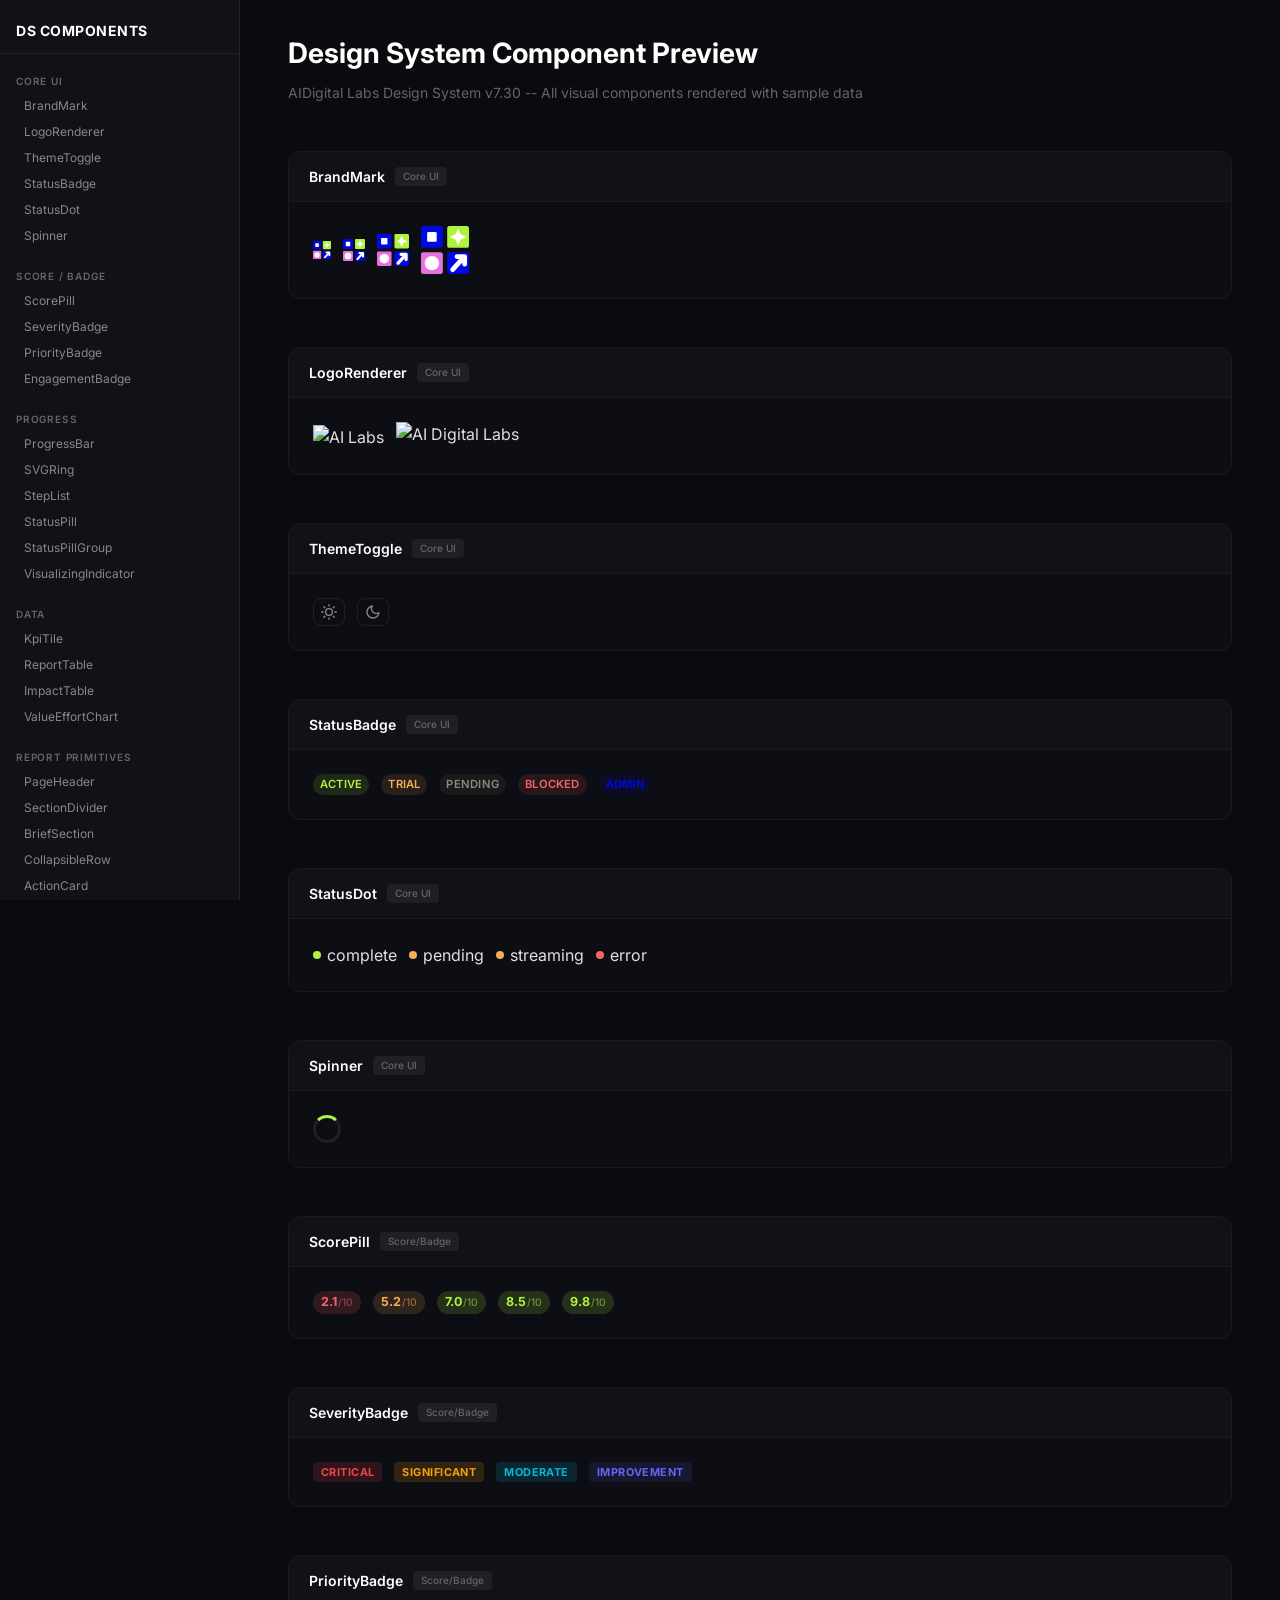
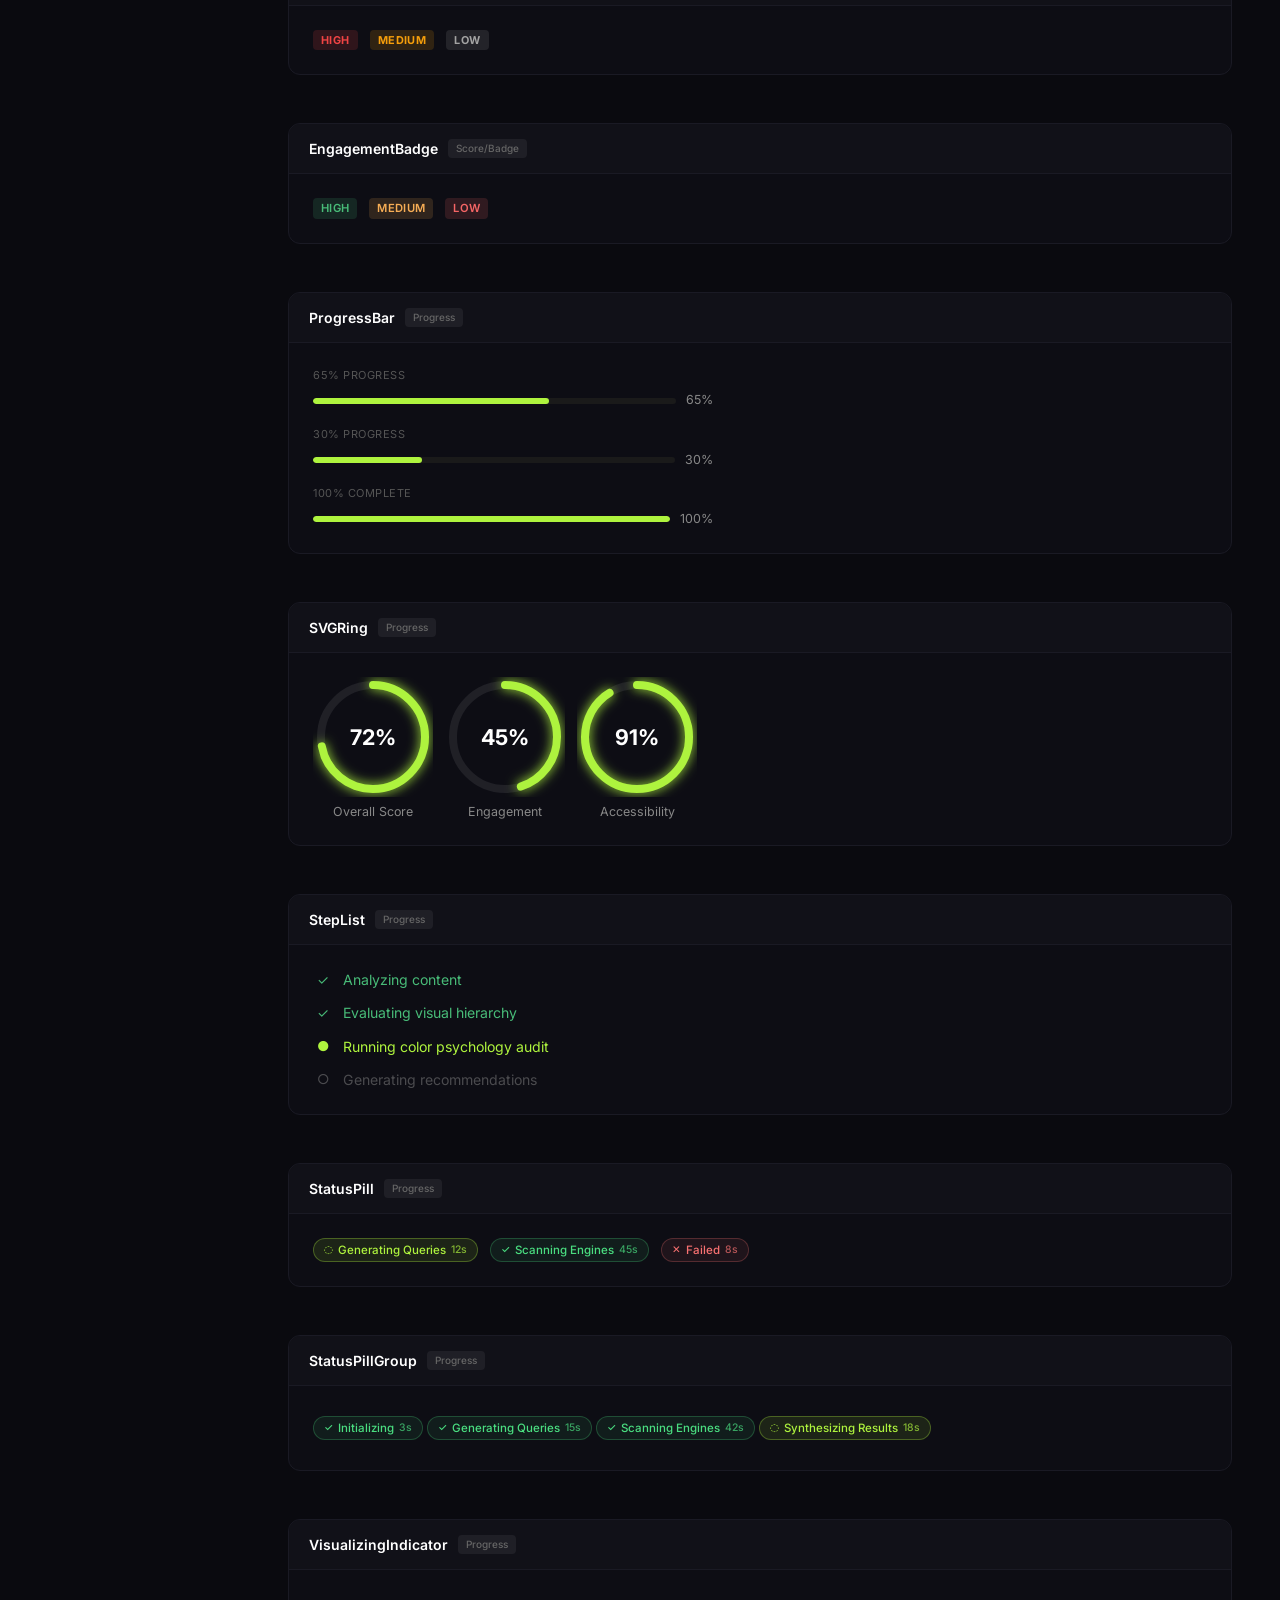
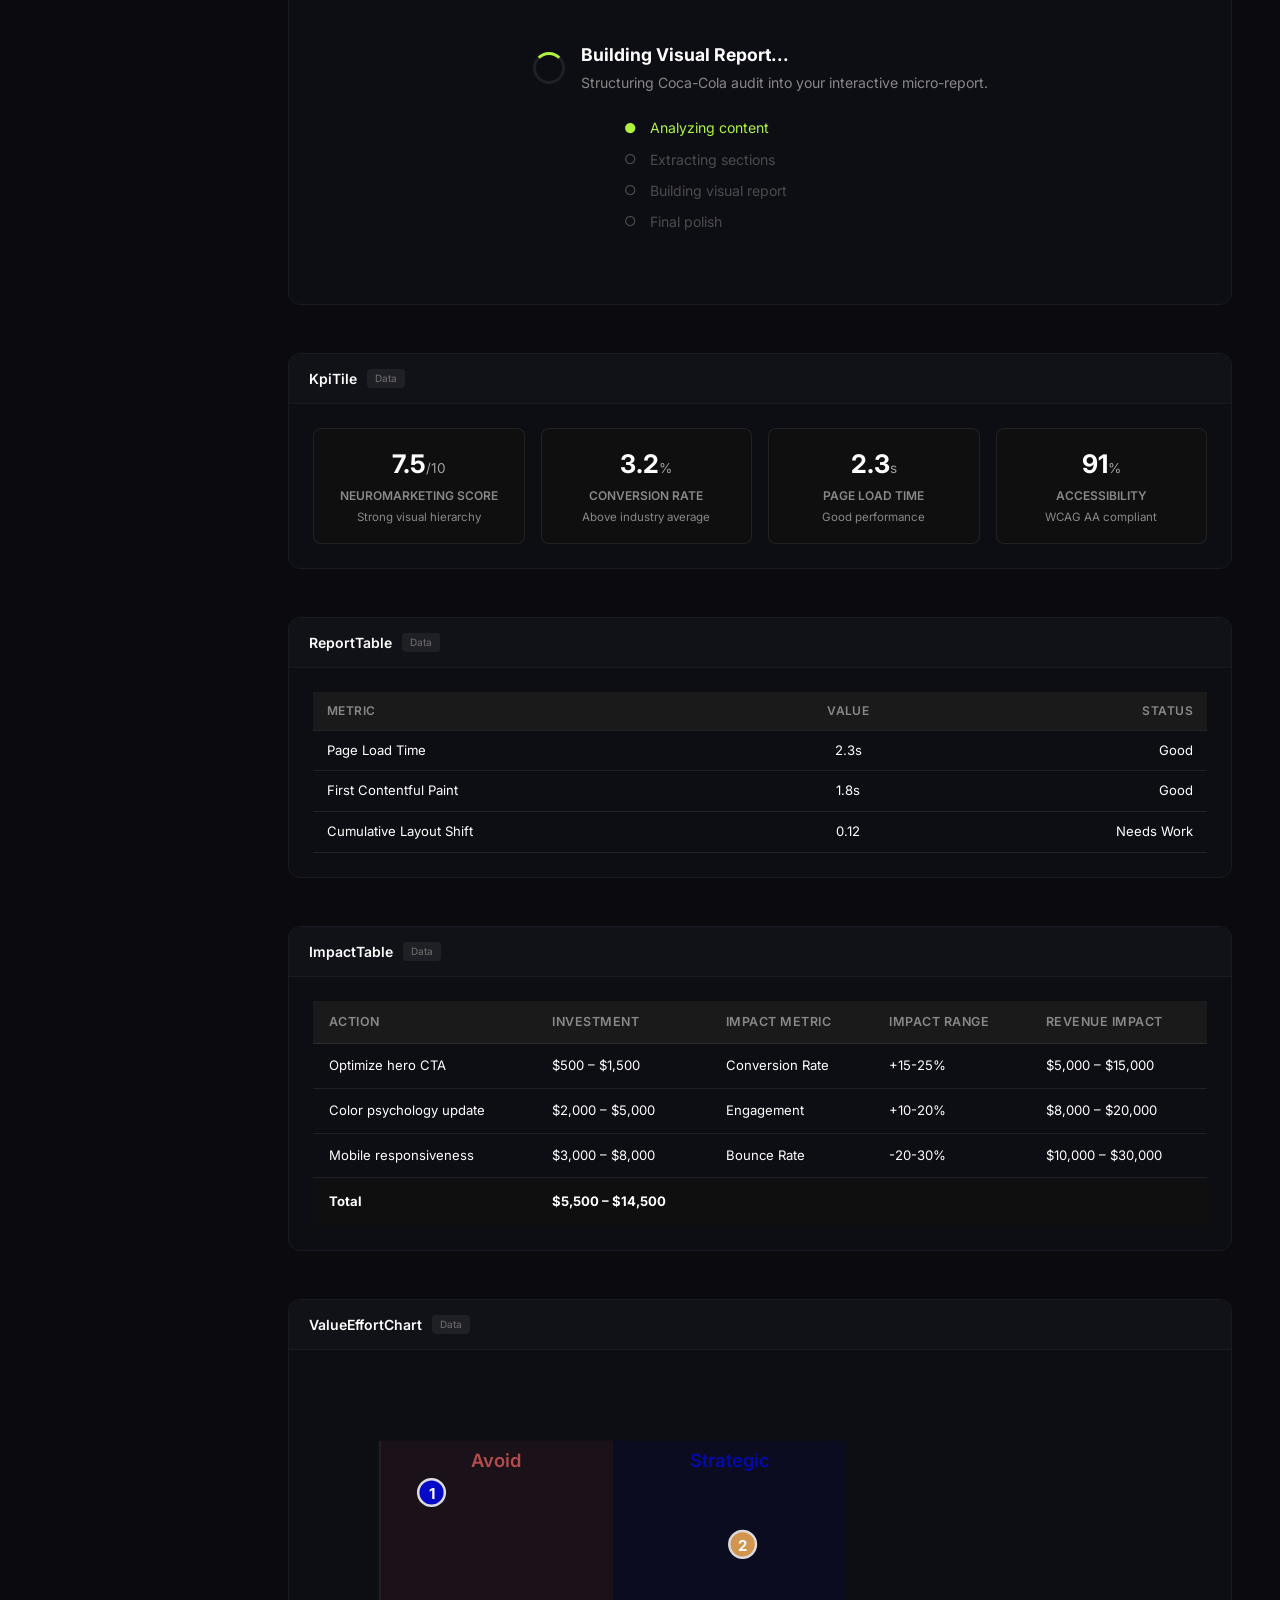
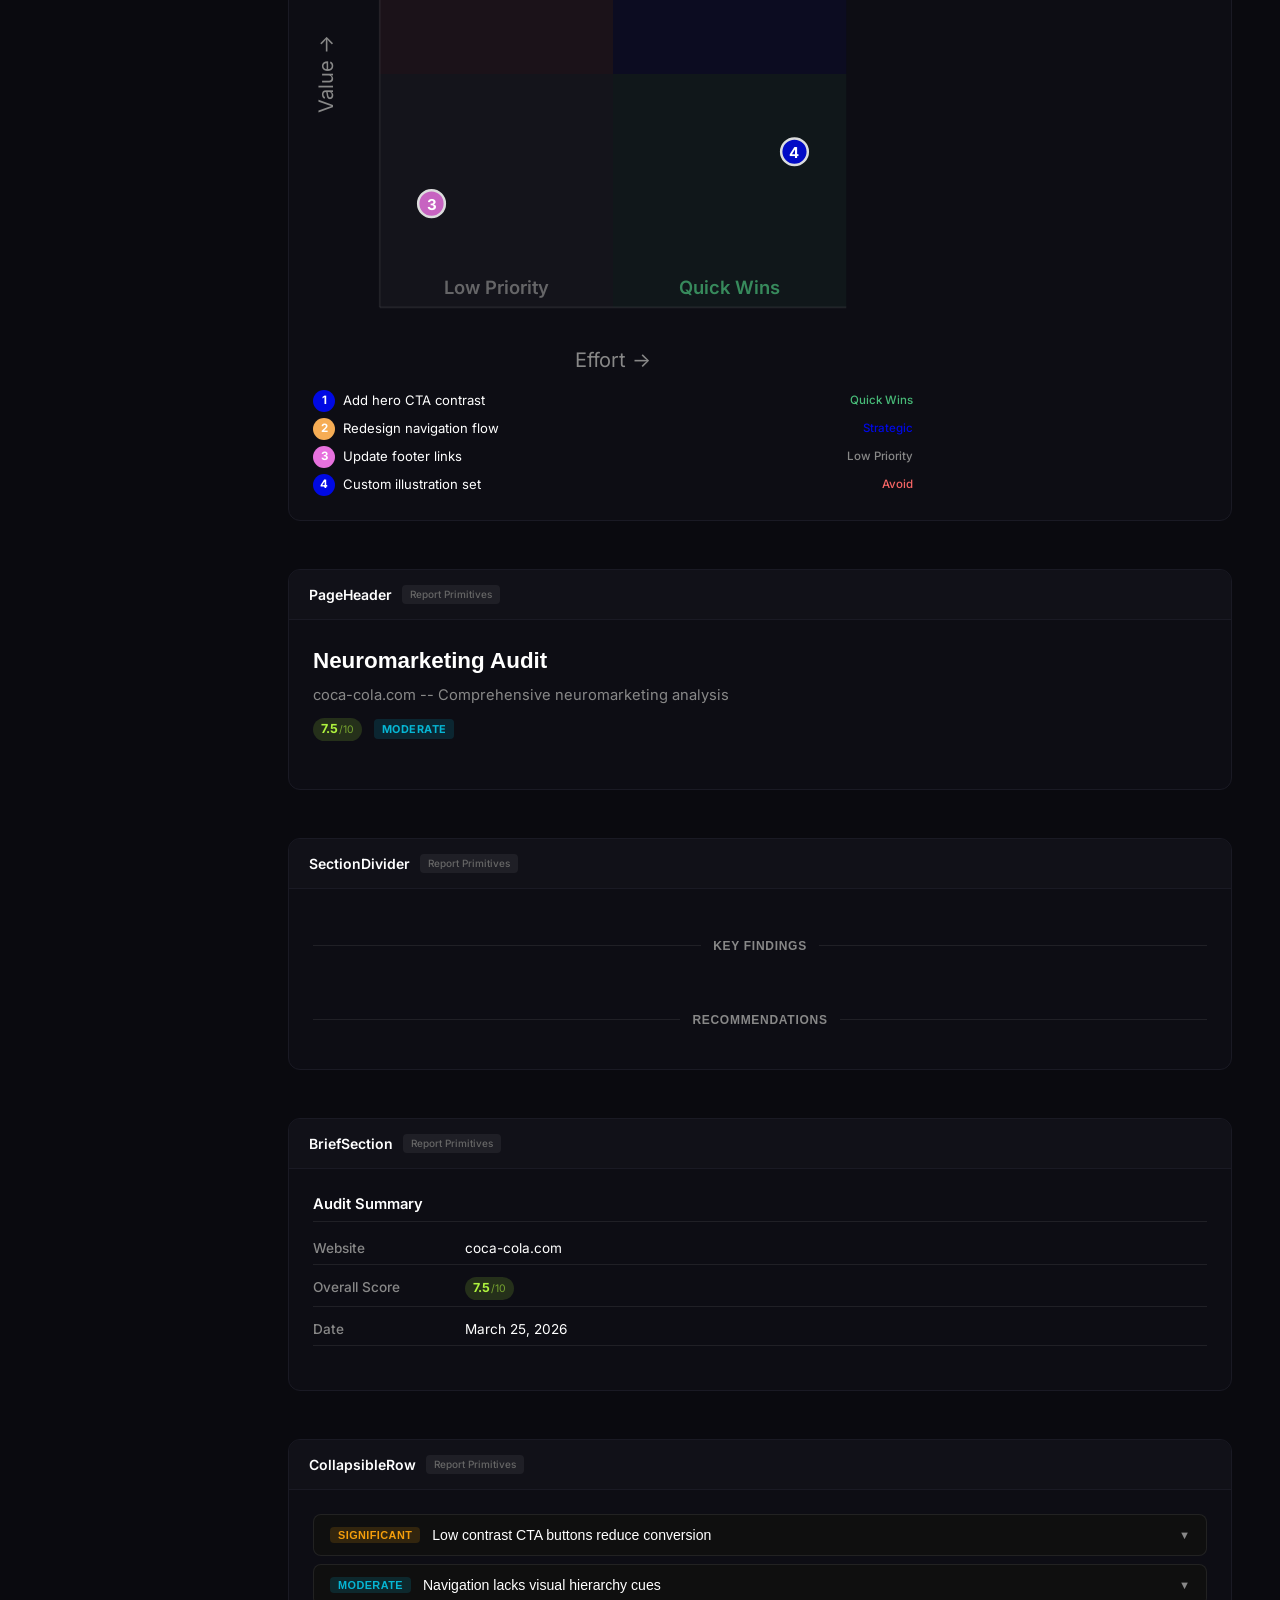
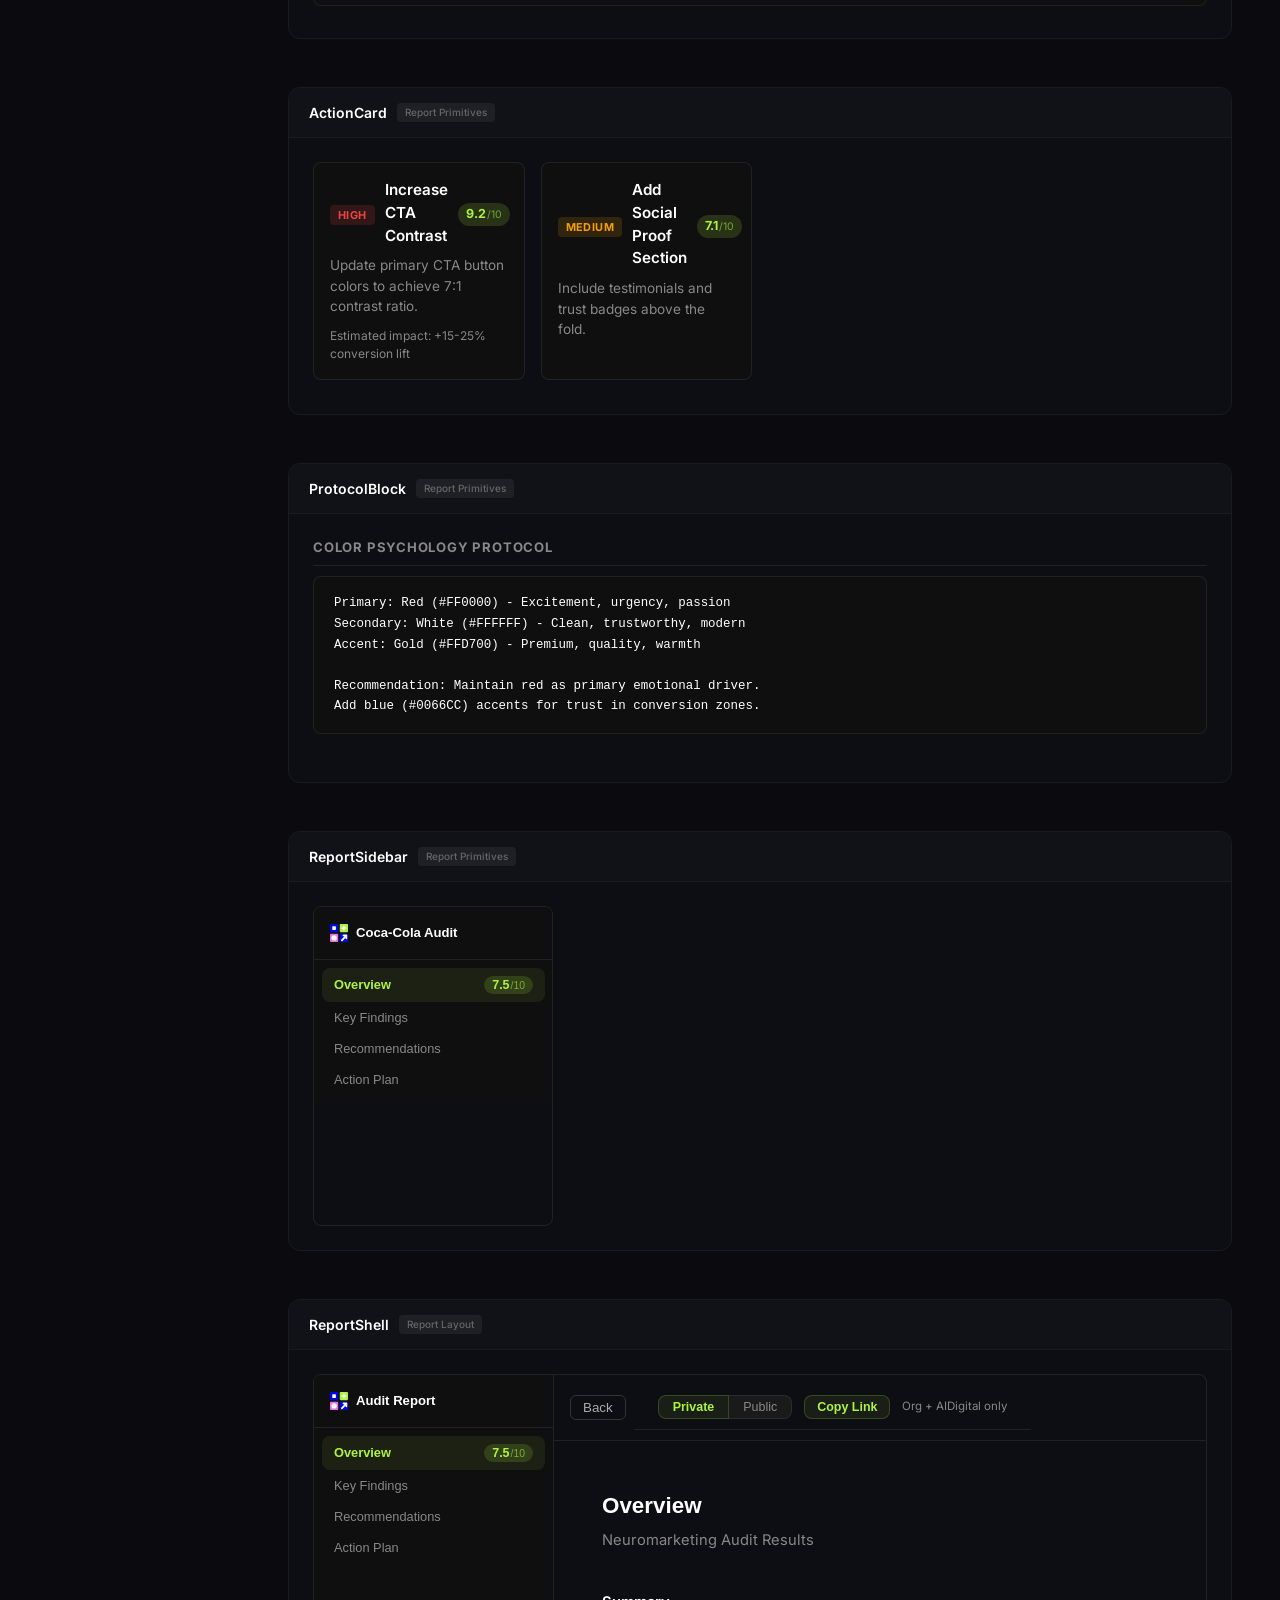
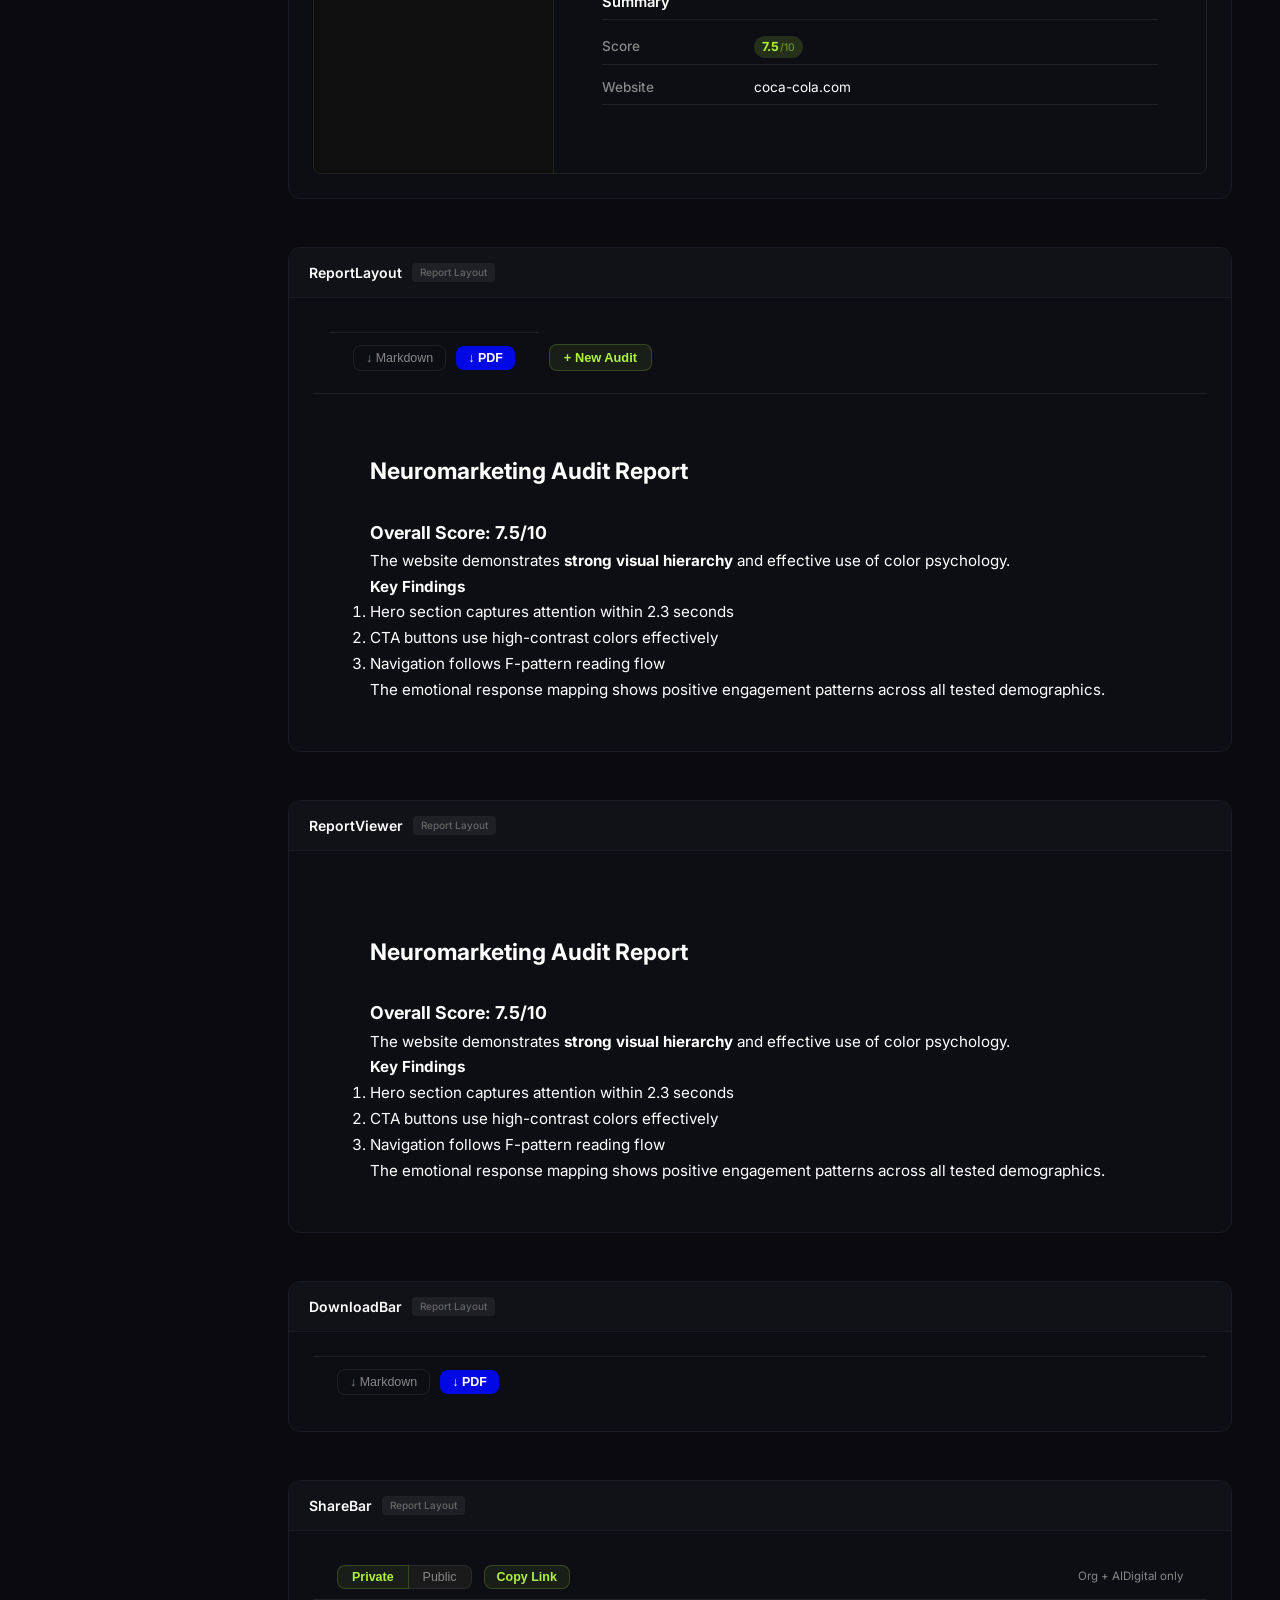
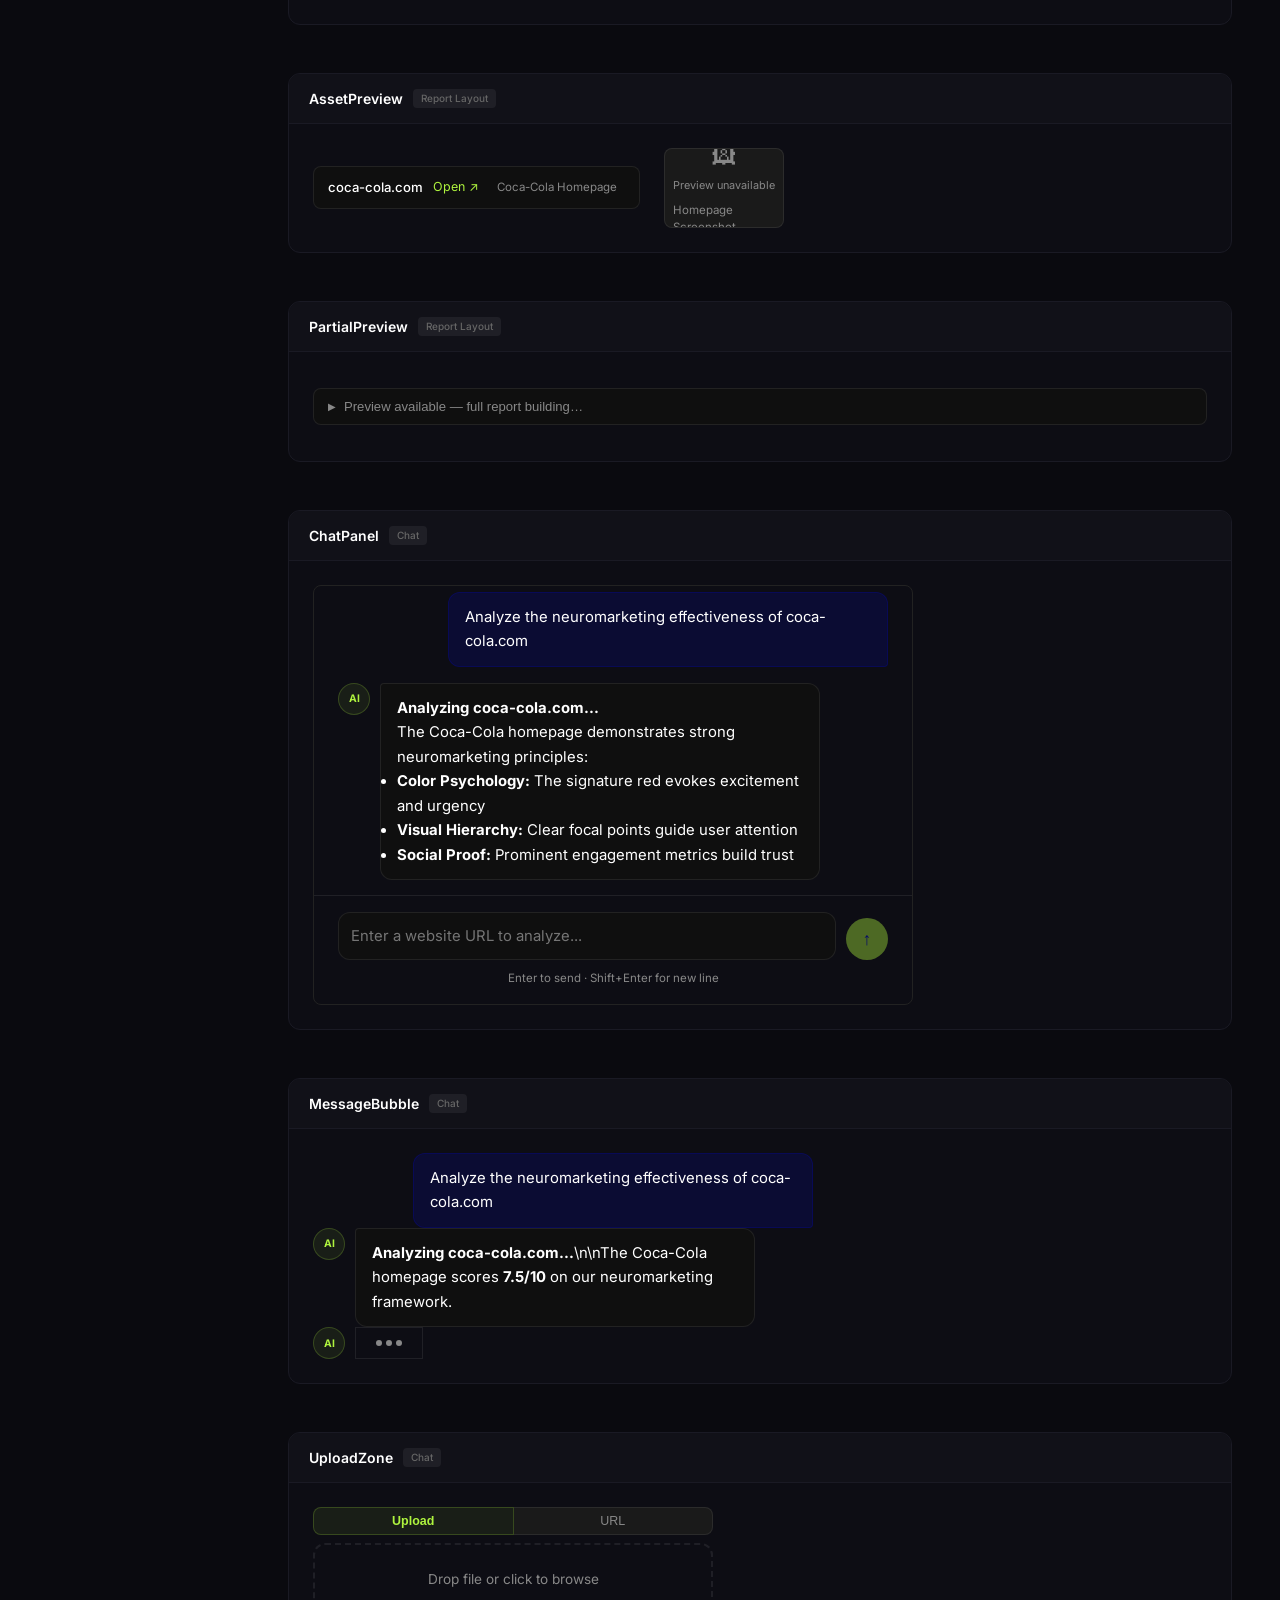
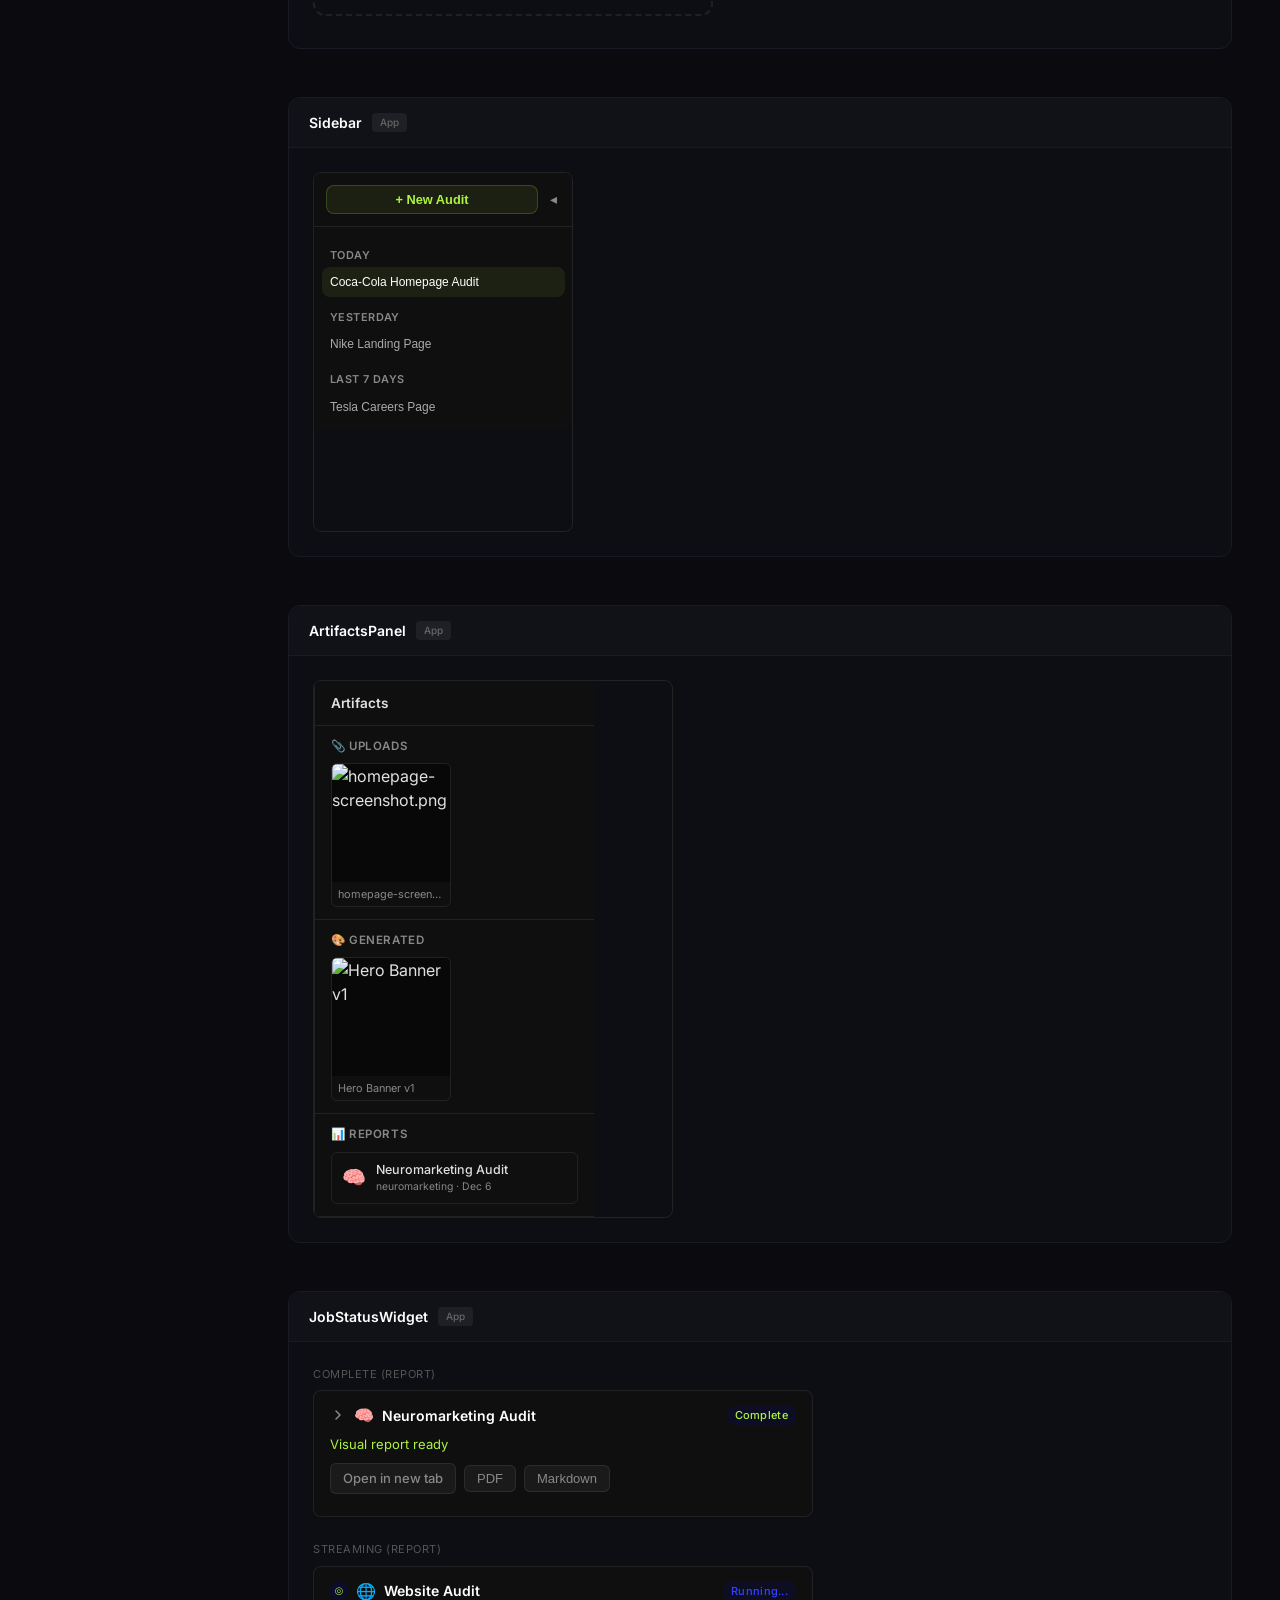
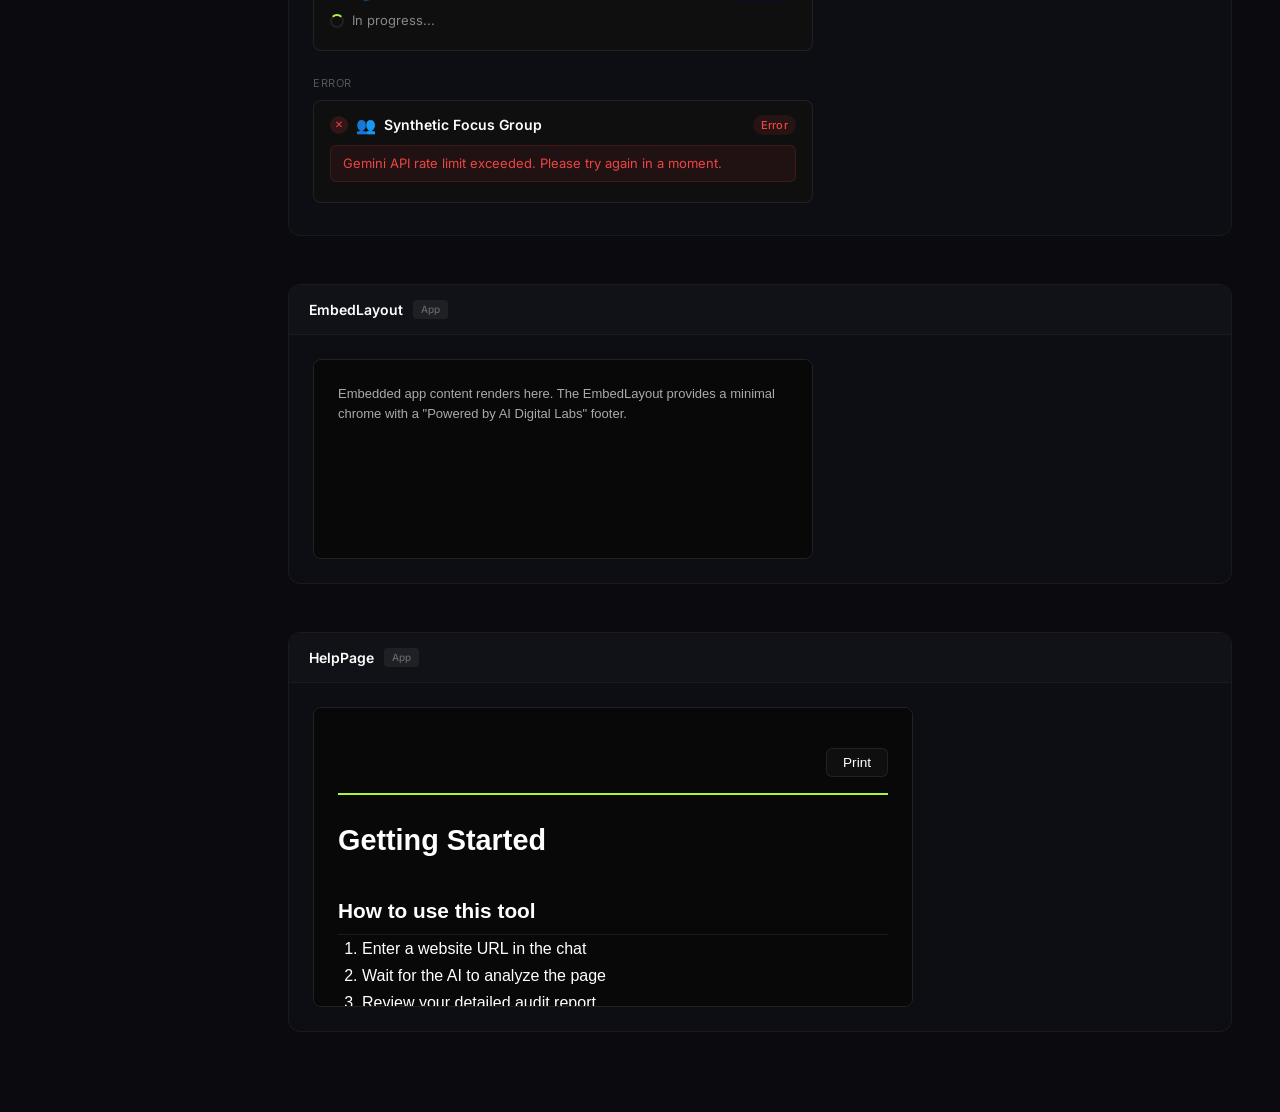
==== commit ca027e52: "feat: auto-resize iframes, component descriptions, remove scroll hack - Preview iframes report conte" ====
--- a/preview/index.html
+++ b/preview/index.html
@@ -5,8 +5,8 @@
   <meta name="viewport" content="width=device-width, initial-scale=1.0">
   <title>DS Component Preview</title>
   <link rel="stylesheet" href="https://fonts.googleapis.com/css2?family=Inter:wght@400;500;600;700&display=swap">
-  <script type="module" crossorigin src="/preview/assets/index-C22ytrqp.js"></script>
-  <link rel="stylesheet" crossorigin href="/preview/assets/index-B7Fa60oJ.css">
+  <script type="module" crossorigin src="/preview/assets/index-RWnjNqvx.js"></script>
+  <link rel="stylesheet" crossorigin href="/preview/assets/index-C9LRui_C.css">
 </head>
 <body>
   <div id="root"></div>
--- a/preview/assets/index-C9LRui_C.css
+++ b/preview/assets/index-C9LRui_C.css
@@ -0,0 +1 @@
+:root{--brand-blue: #0009e4;--brand-green: #aef33e;--brand-pink: #e771de;--brand-black: #080808;--error: #f56565;--success: #48bb78;--warning: #f6ad55;--radius-xs: 4px;--radius-sm: 8px;--radius-md: 12px;--radius-full: 999px;--transition-fast: .15s ease;--transition-default: .4s ease-in;--transition-button: .5s ease;--font-family: -apple-system, BlinkMacSystemFont, "Segoe UI", Roboto, sans-serif;--font-mono: "JetBrains Mono", "Fira Code", "SF Mono", Monaco, monospace;--font-size-base: 15px;--line-height: 1.6}:root,[data-theme=dark]{--bg: #080808;--surface: #0f0f0f;--surface2: #1a1a1a;--border: rgba(255, 255, 255, .08);--text: #ffffff;--text-muted: #888888;--accent: #aef33e;--accent-hover: #95d932;--accent-dim: rgba(174, 243, 62, .08);--accent-border: rgba(174, 243, 62, .2);--glow-blue: 0 0 20px rgba(0, 9, 200, .35);--glow-blue-soft: 0 0 20px rgba(0, 9, 200, .15);--glow-green: 0 0 16px rgba(174, 243, 62, .25)}[data-theme=light]{--bg: #f1f1f1;--surface: #ffffff;--surface2: #e8e8e8;--border: rgba(0, 0, 0, .1);--text: #080808;--text-muted: #666666;--accent: #0009e4;--accent-hover: #0007b5;--accent-dim: rgba(0, 9, 228, .06);--accent-border: rgba(0, 9, 228, .2);--glow-blue: 0 0 20px rgba(0, 9, 200, .15);--glow-blue-soft: 0 0 20px rgba(0, 9, 200, .08);--glow-green: 0 0 16px rgba(174, 243, 62, .15)}.aidl-btn-primary{background:var(--brand-blue);color:#fff;border:none;border-radius:var(--radius-sm);cursor:pointer;font-weight:600;font-size:.85rem;padding:8px 16px;transition:var(--transition-button)}.aidl-btn-primary:hover{background:var(--brand-green);color:var(--brand-blue)}.aidl-btn-primary:disabled{opacity:.4;cursor:not-allowed}.aidl-btn-ghost{background:transparent;color:var(--text-muted);border:1px solid var(--border);border-radius:var(--radius-sm);cursor:pointer;font-size:.85rem;padding:8px 16px;transition:var(--transition-fast)}.aidl-btn-ghost:hover{border-color:var(--accent);color:var(--accent)}.aidl-btn-sm{padding:5px 12px;font-size:.78rem}.aidl-theme-toggle{background:transparent;border:1px solid var(--border);border-radius:var(--radius-sm);color:var(--text-muted);cursor:pointer;padding:5px 7px;display:flex;align-items:center;transition:var(--transition-fast)}.aidl-theme-toggle:hover{border-color:var(--brand-green);color:var(--brand-green)}.aidl-status-badge{display:inline-block;padding:2px 7px;border-radius:var(--radius-full);font-size:.7rem;font-weight:600;text-transform:uppercase;letter-spacing:.02em;background:var(--surface2);color:var(--text-muted)}.aidl-status-badge--active{background:#aef33e1f;color:var(--brand-green)}.aidl-status-badge--trial{background:#f6ad551f;color:var(--warning)}.aidl-status-badge--pending{background:var(--surface2);color:var(--text-muted)}.aidl-status-badge--blocked{background:#f565651f;color:var(--error)}.aidl-status-badge--admin{background:#0009e41a;color:var(--brand-blue)}.aidl-status-badge--complete{background:#aef33e1f;color:var(--brand-green)}.aidl-status-badge--error{background:#f565651f;color:var(--error)}.aidl-status-dot{display:inline-block;width:8px;height:8px;border-radius:50%;flex-shrink:0;background:var(--text-muted)}.aidl-status-dot--chatting{background:var(--brand-green);animation:aidl-pulse 2s infinite}.aidl-status-dot--spinning,.aidl-status-dot--streaming,.aidl-status-dot--pending{background:var(--warning);animation:aidl-pulse 1.2s infinite}.aidl-status-dot--done,.aidl-status-dot--complete{background:var(--brand-green)}.aidl-status-dot--error{background:var(--error)}.aidl-chat{display:flex;flex-direction:column;height:100%;overflow:hidden}.aidl-chat__messages{flex:1;overflow-y:auto;padding:24px;display:flex;flex-direction:column;gap:16px;scrollbar-width:none}.aidl-chat__messages::-webkit-scrollbar{display:none}.aidl-chat__welcome{margin:auto;text-align:center;max-width:480px;padding:48px 0;display:flex;flex-direction:column;align-items:center;gap:10px;color:var(--text-muted)}.aidl-chat__welcome-icon{font-size:2.5rem}.aidl-chat__welcome h3{color:var(--text);font-size:1.2rem;margin:0}.aidl-chat__welcome p{font-size:.9rem;margin:0}.aidl-chat__hints{display:flex;flex-wrap:wrap;gap:8px;justify-content:center;margin-top:8px}.aidl-chat__hint{background:var(--surface2);border:1px solid var(--border);border-radius:var(--radius-full);color:var(--text-muted);font-size:.8rem;padding:6px 14px;cursor:pointer;transition:var(--transition-fast)}.aidl-chat__hint:hover{border-color:var(--accent);color:var(--accent)}.aidl-chat__error{background:#f565651a;border:1px solid rgba(245,101,101,.2);color:var(--error);padding:10px 14px;border-radius:var(--radius-sm);font-size:.85rem}.aidl-chat__input-area{border-top:1px solid var(--border);padding:16px 24px;display:flex;flex-direction:column;gap:10px}.aidl-chat__input-row{display:flex;gap:10px;align-items:flex-end}.aidl-chat__textarea{flex:1;min-height:44px;max-height:160px;padding:12px;background:var(--surface);border:1px solid var(--border);border-radius:var(--radius-md);color:var(--text);font-size:.93rem;font-family:inherit;resize:none;transition:border-color var(--transition-fast);line-height:1.5}.aidl-chat__textarea:focus{outline:none;border-color:var(--accent)}.aidl-chat__textarea:disabled{opacity:.5}.aidl-chat__send{width:42px;height:42px;border-radius:50%;border:none;cursor:pointer;background:var(--brand-green);color:var(--brand-blue);font-size:1.1rem;font-weight:700;flex-shrink:0;display:flex;align-items:center;justify-content:center;transition:var(--transition-button)}.aidl-chat__send:hover{background:#fff}.aidl-chat__send:disabled{opacity:.4;cursor:not-allowed}.aidl-chat__input-hint{font-size:.72rem;color:var(--text-muted);text-align:center}.aidl-msg{display:flex}.aidl-msg--user{justify-content:flex-end}.aidl-msg--assistant{gap:10px;align-items:flex-start}.aidl-msg__avatar{width:32px;height:32px;border-radius:50%;flex-shrink:0;background:var(--accent-dim);border:1px solid var(--accent-border);display:flex;align-items:center;justify-content:center;font-size:.65rem;font-weight:700;color:var(--accent)}.aidl-msg__bubble{max-width:80%;padding:12px 16px;font-size:.93rem;line-height:1.65;border:1px solid var(--border)}.aidl-msg__bubble--user{background:var(--user-msg-bg, rgba(0,9,228,.15));border-color:#0009e433;border-radius:var(--radius-md) var(--radius-md) 4px var(--radius-md);color:var(--text);white-space:pre-wrap}.aidl-msg__bubble--assistant{background:var(--surface);border-radius:4px var(--radius-md) var(--radius-md) var(--radius-md);color:var(--text)}.aidl-msg__bubble--assistant code{background:var(--surface2);padding:2px 5px;border-radius:4px;font-family:var(--font-mono);font-size:.85em}.aidl-msg__bubble--assistant pre{background:var(--surface2);padding:12px;border-radius:var(--radius-sm);overflow-x:auto;margin:8px 0}.aidl-msg__bubble--typing{display:flex;gap:4px;align-items:center;padding:12px 20px}.aidl-msg__bubble--typing span{width:6px;height:6px;border-radius:50%;background:var(--text-muted);animation:aidl-bounce 1.2s infinite}.aidl-msg__bubble--typing span:nth-child(2){animation-delay:.2s}.aidl-msg__bubble--typing span:nth-child(3){animation-delay:.4s}.aidl-sidebar{width:260px;display:flex;flex-direction:column;background:var(--surface);border-right:1px solid var(--border);transition:width var(--transition-fast);overflow:hidden}.aidl-sidebar--collapsed{width:44px}.aidl-sidebar__header{display:flex;align-items:center;gap:8px;padding:12px;border-bottom:1px solid var(--border)}.aidl-sidebar__new{flex:1;background:var(--accent-dim);border:1px solid var(--accent-border);border-radius:var(--radius-sm);color:var(--accent);font-size:.8rem;font-weight:600;padding:6px 12px;cursor:pointer;transition:var(--transition-fast)}.aidl-sidebar__new:hover{background:var(--accent);color:var(--bg)}.aidl-sidebar__toggle{background:transparent;border:none;color:var(--text-muted);cursor:pointer;font-size:.9rem;padding:4px}.aidl-sidebar__list{flex:1;overflow-y:auto;padding:8px;scrollbar-width:none}.aidl-sidebar__list::-webkit-scrollbar{display:none}.aidl-sidebar__group-label{font-size:.68rem;text-transform:uppercase;letter-spacing:.04em;color:var(--text-muted);padding:12px 8px 4px;font-weight:600}.aidl-sidebar__empty{color:var(--text-muted);font-size:.82rem;padding:16px 8px;text-align:center}.aidl-sidebar__item-wrap{display:flex;align-items:center;border-radius:var(--radius-sm);transition:background var(--transition-fast);position:relative}.aidl-sidebar__item-wrap:hover{background:var(--surface2)}.aidl-sidebar__item-wrap--active{background:var(--accent-dim)}.aidl-sidebar__item{flex:1;background:none;border:none;color:var(--text);cursor:pointer;text-align:left;padding:8px;font-size:.82rem;display:flex;align-items:center;gap:8px;overflow:hidden;white-space:nowrap;text-overflow:ellipsis}.aidl-sidebar__delete{position:absolute;right:4px;background:transparent;border:none;color:var(--text-muted);cursor:pointer;font-size:.9rem;padding:2px 6px;opacity:0;transition:opacity var(--transition-fast)}.aidl-sidebar__item-wrap:hover .aidl-sidebar__delete{opacity:1}.aidl-sidebar__delete:hover{color:var(--error)}.aidl-report-viewer{flex:1;overflow-y:auto;padding:24px}.aidl-report-content{max-width:780px;margin:0 auto;color:var(--text);line-height:1.7;font-size:.95rem}.aidl-report-content h1,.aidl-report-content h2,.aidl-report-content h3{color:var(--text);margin-top:1.5em}.aidl-report-content code{background:var(--surface2);padding:2px 5px;border-radius:4px;font-family:var(--font-mono);font-size:.85em}.aidl-report-content pre{background:var(--surface2);padding:16px;border-radius:var(--radius-sm);overflow-x:auto}.aidl-report-content table{width:100%;border-collapse:collapse;margin:16px 0}.aidl-report-content th,.aidl-report-content td{text-align:left;padding:8px 12px;border-bottom:1px solid var(--border)}.aidl-report-content th{font-weight:600;color:var(--text-muted);font-size:.8rem;text-transform:uppercase}.aidl-download-bar{display:flex;gap:10px;padding:12px 24px;border-top:1px solid var(--border);align-items:center}.aidl-download-bar__new{margin-left:auto}.aidl-share-bar{display:flex;align-items:center;gap:12px;padding:10px 24px;border-bottom:1px solid var(--border)}.aidl-share-bar__toggles{display:flex;gap:0}.aidl-share-bar__toggle{background:var(--surface2);border:1px solid var(--border);color:var(--text-muted);padding:4px 14px;font-size:.78rem;cursor:pointer;transition:var(--transition-fast)}.aidl-share-bar__toggle:first-child{border-radius:var(--radius-sm) 0 0 var(--radius-sm)}.aidl-share-bar__toggle:last-child{border-radius:0 var(--radius-sm) var(--radius-sm) 0;border-left:none}.aidl-share-bar__toggle--active{background:var(--accent-dim);border-color:var(--accent-border);color:var(--accent);font-weight:600}.aidl-share-bar__copy{background:var(--accent-dim);border:1px solid var(--accent-border);border-radius:var(--radius-sm);color:var(--accent);padding:4px 12px;font-size:.78rem;cursor:pointer;font-weight:600;transition:var(--transition-fast)}.aidl-share-bar__copy:hover{background:var(--accent);color:var(--bg)}.aidl-share-bar__hint{font-size:.72rem;color:var(--text-muted);margin-left:auto}.aidl-upload-zone{margin-bottom:8px}.aidl-upload-zone__tabs{display:flex;gap:0;margin-bottom:8px}.aidl-upload-zone__tab{flex:1;background:var(--surface2);border:1px solid var(--border);color:var(--text-muted);padding:6px;font-size:.78rem;cursor:pointer;transition:var(--transition-fast)}.aidl-upload-zone__tab:first-child{border-radius:var(--radius-sm) 0 0 var(--radius-sm)}.aidl-upload-zone__tab:last-child{border-radius:0 var(--radius-sm) var(--radius-sm) 0;border-left:none}.aidl-upload-zone__tab--active{background:var(--accent-dim);border-color:var(--accent-border);color:var(--accent);font-weight:600}.aidl-upload-zone__drop{border:2px dashed var(--border);border-radius:var(--radius-md);padding:24px;text-align:center;cursor:pointer;color:var(--text-muted);font-size:.85rem;transition:var(--transition-fast)}.aidl-upload-zone__drop:hover,.aidl-upload-zone__drop--over{border-color:var(--accent);color:var(--accent)}.aidl-upload-zone__url-row{display:flex;gap:8px}.aidl-upload-zone__url-input{flex:1;background:var(--surface);border:1px solid var(--border);border-radius:var(--radius-sm);color:var(--text);padding:8px 12px;font-size:.85rem}.aidl-upload-zone__url-input:focus{outline:none;border-color:var(--accent)}.aidl-upload-zone__preview{display:flex;align-items:center;gap:10px;padding:8px;background:var(--surface2);border-radius:var(--radius-sm);margin-bottom:8px}.aidl-upload-zone__thumb{width:48px;height:48px;object-fit:cover;border-radius:4px}.aidl-upload-zone__clear{margin-left:auto;background:transparent;border:none;color:var(--text-muted);cursor:pointer;font-size:1rem}.aidl-upload-zone__clear:hover{color:var(--error)}.aidl-upload-zone__error{color:var(--error);font-size:.8rem;margin-top:6px}.aidl-admin{display:flex;flex-direction:column;height:100%;overflow:hidden}.aidl-admin__toolbar{display:flex;align-items:center;gap:10px;padding:12px 16px;border-bottom:1px solid var(--border)}.aidl-admin__title{font-size:1rem;font-weight:700;margin:0;color:var(--text)}.aidl-admin__migrate-msg{font-size:.78rem;color:var(--text-muted)}.aidl-admin__readonly-note{font-size:.75rem;color:var(--text-muted);margin-left:auto}.aidl-admin__readonly-note a{color:var(--accent);text-decoration:underline}.aidl-status-badge--tier{background:#8b5cf626;color:#8b5cf6;font-size:.68rem;padding:2px 6px;border-radius:8px;white-space:nowrap}.aidl-admin__usage-bar{display:flex;gap:16px;padding:8px 12px;background:var(--surface);border-radius:6px;font-size:.78rem;color:var(--text-muted);margin-bottom:8px}.aidl-admin__columns{display:flex;flex:1;overflow:hidden}.aidl-admin__col{flex:1;display:flex;flex-direction:column;border-right:1px solid var(--border);overflow:hidden}.aidl-admin__col:last-child{border-right:none}.aidl-admin__col-header{padding:10px 16px;font-size:.75rem;font-weight:600;text-transform:uppercase;letter-spacing:.04em;color:var(--text-muted);background:var(--surface2);border-bottom:1px solid var(--border);display:flex;align-items:center;justify-content:space-between}.aidl-admin__col-actions{font-size:.72rem;font-weight:400;text-transform:none}.aidl-admin__row{display:flex;flex-direction:column;gap:2px;width:100%;text-align:left;padding:10px 16px;background:none;border:none;border-bottom:1px solid var(--border);color:var(--text);cursor:pointer;font-size:.82rem;transition:background var(--transition-fast)}.aidl-admin__row:hover{background:var(--surface2)}.aidl-admin__row--active{background:var(--accent-dim)}.aidl-admin__row--user{flex-direction:row;align-items:center;justify-content:space-between}.aidl-admin__row-main{display:flex;flex-direction:column;gap:2px}.aidl-admin__row-controls{flex-shrink:0}.aidl-admin__row span{font-size:.75rem;color:var(--text-muted)}.aidl-admin__empty{padding:16px;color:var(--text-muted);font-size:.82rem;text-align:center}.aidl-admin__empty--center{flex:1;display:flex;align-items:center;justify-content:center}.aidl-admin__status-select{background:var(--surface);border:1px solid var(--border);border-radius:var(--radius-xs);color:var(--text);font-size:.72rem;padding:2px 4px;cursor:pointer}.aidl-admin__tabs{display:flex;gap:0;margin-left:auto}.aidl-admin__tab{background:var(--surface2);border:1px solid var(--border);color:var(--text-muted);padding:4px 12px;font-size:.78rem;cursor:pointer;transition:var(--transition-fast)}.aidl-admin__tab:first-child{border-radius:var(--radius-sm) 0 0 var(--radius-sm)}.aidl-admin__tab:last-child{border-radius:0 var(--radius-sm) var(--radius-sm) 0;border-left:none}.aidl-admin__tab--active{background:var(--accent-dim);border-color:var(--accent-border);color:var(--accent);font-weight:600}.aidl-admin__report{flex:1;overflow-y:auto;padding:16px;white-space:pre-wrap;font-family:var(--font-mono);font-size:.82rem;color:var(--text);line-height:1.6}.aidl-admin__chat{flex:1;overflow-y:auto;padding:16px;display:flex;flex-direction:column;gap:12px}.aidl-admin__msg{padding:8px 12px;border-radius:var(--radius-sm)}.aidl-admin__msg--user{background:#0009e414;align-self:flex-end;max-width:80%}.aidl-admin__msg--assistant{background:var(--surface2);align-self:flex-start;max-width:80%}.aidl-admin__msg-role{font-size:.68rem;font-weight:600;text-transform:uppercase;color:var(--text-muted)}.aidl-admin__msg-content{margin:4px 0 0;font-size:.85rem;line-height:1.5}.aidl-admin__activity-list{flex:1;overflow-y:auto;padding:4px 8px;scrollbar-width:none}.aidl-admin__activity-list::-webkit-scrollbar{display:none}.aidl-admin__activity-item{display:flex;align-items:center;gap:8px;width:100%;text-align:left;padding:8px;background:none;border:none;border-radius:var(--radius-sm);color:var(--text);cursor:pointer;font-size:.82rem;transition:background var(--transition-fast);overflow:hidden}.aidl-admin__activity-item:hover{background:var(--surface2)}.aidl-admin__activity-title{flex:1;white-space:nowrap;overflow:hidden;text-overflow:ellipsis;font-weight:500}.aidl-admin__activity-meta{font-size:.72rem;color:var(--text-muted);white-space:nowrap}.aidl-auth-gate{min-height:100vh;display:flex;flex-direction:column;align-items:center;justify-content:center;gap:24px;background:var(--bg);color:var(--text)}.aidl-auth-gate__brand{display:flex;align-items:center;gap:10px;font-size:1.1rem;font-weight:600;color:var(--text)}.aidl-status-page{min-height:100vh;display:flex;flex-direction:column;align-items:center;justify-content:center;gap:12px;background:var(--bg);color:var(--text);text-align:center;padding:24px}.aidl-status-page__icon{font-size:3rem}.aidl-status-page h2{margin:0;font-size:1.3rem}.aidl-status-page p{margin:0;color:var(--text-muted);font-size:.95rem;max-width:400px}.aidl-status-page__contact{font-size:.85rem}.aidl-status-page a{color:var(--accent);text-decoration:none}.aidl-status-page a:hover{text-decoration:underline}.aidl-app-layout{display:flex;height:100vh;overflow:hidden;background:var(--bg);color:var(--text);font-family:var(--font-family);font-size:var(--font-size-base, .9rem);line-height:var(--line-height, 1.6)}.aidl-app-content{flex:1;display:flex;flex-direction:column;overflow:hidden}.aidl-trial-banner{padding:6px 16px;font-size:.78rem;text-align:center;background:#f6ad551a;color:var(--warning);border-bottom:1px solid rgba(246,173,85,.2)}.aidl-app-header{display:flex;align-items:center;justify-content:space-between;padding:10px 20px;border-bottom:1px solid var(--border);background:var(--surface)}.aidl-app-header__left{display:flex;align-items:center;gap:12px}.aidl-app-header__logo{display:flex;align-items:center;gap:6px;font-size:.85rem;font-weight:700;color:var(--text)}.aidl-app-header__title{font-size:.85rem;color:var(--text-muted)}.aidl-app-header__right{display:flex;align-items:center;gap:10px}.aidl-app-main{flex:1;display:flex;flex-direction:column;overflow:hidden}.aidl-score-pill{display:inline-flex;align-items:baseline;gap:1px;padding:2px 8px;border-radius:var(--radius-full);font-size:.78rem;font-weight:700}.aidl-score-pill__max{font-size:.65rem;font-weight:400;opacity:.6}.aidl-score-pill--good{background:#aef33e26;color:var(--brand-green, #aef33e)}.aidl-score-pill--mid{background:#f6ad5526;color:var(--warning, #f6ad55)}.aidl-score-pill--bad{background:#f5656526;color:var(--error, #f56565)}.aidl-sev-badge{display:inline-block;padding:2px 8px;border-radius:4px;font-size:.68rem;font-weight:700;text-transform:uppercase;letter-spacing:.04em}.aidl-sev-badge--critical{background:#ef444426;color:#ef4444}.aidl-sev-badge--significant{background:#f59e0b26;color:#f59e0b}.aidl-sev-badge--moderate{background:#06b6d426;color:#06b6d4}.aidl-sev-badge--improvement{background:#6366f11f;color:#6366f1}.aidl-priority-badge{display:inline-block;padding:2px 8px;border-radius:4px;font-size:.68rem;font-weight:700;letter-spacing:.04em}.aidl-priority-badge--high{background:#ef444426;color:#ef4444}.aidl-priority-badge--medium{background:#f59e0b26;color:#f59e0b}.aidl-priority-badge--low{background:#a3a3a326;color:#a3a3a3}.aidl-section-divider{display:flex;align-items:center;gap:12px;margin:24px 0 16px;font-size:.75rem;font-weight:600;text-transform:uppercase;letter-spacing:.06em;color:var(--text-muted);font-family:var(--font-heading, var(--font-family))}.aidl-section-divider:before,.aidl-section-divider:after{content:"";flex:1;height:1px;background:var(--border)}.aidl-page-header{margin-bottom:24px}.aidl-page-header__title{font-size:1.4rem;font-weight:700;margin:0 0 6px;color:var(--text);font-family:var(--font-heading, var(--font-family))}.aidl-page-header__subtitle{font-size:.92rem;color:var(--text-muted);margin:0 0 12px}.aidl-page-header__meta{font-size:.78rem;color:var(--text-muted);margin-bottom:12px}.aidl-page-header__preview{margin-top:12px}.aidl-brief-section{margin-bottom:20px}.aidl-brief-section__title{font-size:.92rem;font-weight:600;margin:0 0 10px;color:var(--text);padding-bottom:6px;border-bottom:1px solid var(--border)}.aidl-brief-section__body{display:flex;flex-direction:column;gap:6px}.aidl-brief-row{display:flex;gap:12px;padding:6px 0;font-size:.85rem;border-bottom:1px solid var(--border)}.aidl-brief-row__label{min-width:140px;color:var(--text-muted);font-weight:500;flex-shrink:0}.aidl-brief-row__value{color:var(--text);flex:1}.aidl-collapsible{background:var(--surface);border:1px solid var(--border);border-radius:var(--radius-sm);margin-bottom:8px;transition:box-shadow var(--transition-fast)}.aidl-collapsible:hover{box-shadow:var(--glow-blue-soft)}.aidl-collapsible__header{display:flex;align-items:center;gap:8px;width:100%;padding:12px 16px;background:none;border:none;cursor:pointer;color:var(--text);font-size:.88rem;text-align:left}.aidl-collapsible__header-content{flex:1;display:flex;align-items:center;gap:8px}.aidl-collapsible__chevron{font-size:.7rem;color:var(--text-muted);flex-shrink:0}.aidl-collapsible__body{padding:0 16px 16px;font-size:.85rem;color:var(--text);line-height:1.6}.aidl-action-card{background:var(--surface);border:1px solid var(--border);border-radius:var(--radius-sm);padding:16px;margin-bottom:10px;transition:box-shadow var(--transition-fast)}.aidl-action-card:hover{box-shadow:var(--glow-blue-soft)}.aidl-action-card__header{display:flex;align-items:center;gap:10px;margin-bottom:8px}.aidl-action-card__badge{flex-shrink:0}.aidl-action-card__title{flex:1;font-size:.95rem;font-weight:600;margin:0;color:var(--text)}.aidl-action-card__score{flex-shrink:0}.aidl-action-card__desc{font-size:.85rem;color:var(--text-muted);margin:0 0 8px;line-height:1.5}.aidl-action-card__meta{font-size:.78rem;color:var(--text-muted);display:flex;gap:10px;flex-wrap:wrap}.aidl-action-card__body{margin-top:10px}.aidl-kpi-tile{background:var(--surface);border:1px solid var(--border);border-radius:var(--radius-sm);padding:16px;text-align:center}.aidl-kpi-tile__value{font-size:1.6rem;font-weight:700;color:var(--text)}.aidl-kpi-tile__suffix{font-size:.85rem;font-weight:400;opacity:.6}.aidl-kpi-tile__label{font-size:.75rem;font-weight:600;text-transform:uppercase;color:var(--text-muted);margin-top:4px}.aidl-kpi-tile__desc{font-size:.72rem;color:var(--text-muted);margin-top:4px}.aidl-asset-preview{border:1px solid var(--border);border-radius:var(--radius-sm);overflow:hidden;display:inline-flex;align-items:center}.aidl-asset-preview--image{max-width:200px;flex-direction:column}.aidl-asset-preview__img{width:100%;height:auto;display:block;border-radius:var(--radius-sm)}.aidl-asset-preview--url{padding:8px 14px;gap:10px;font-size:.82rem;background:var(--surface)}.aidl-asset-preview__favicon{width:16px;height:16px;flex-shrink:0}.aidl-asset-preview__domain{color:var(--text);font-weight:500}.aidl-asset-preview__link{color:var(--accent);text-decoration:none;font-size:.78rem;white-space:nowrap}.aidl-asset-preview__link:hover{text-decoration:underline}.aidl-asset-preview__label{font-size:.72rem;color:var(--text-muted);padding:4px 8px}.aidl-asset-preview--placeholder{width:120px;height:80px;display:flex;flex-direction:column;align-items:center;justify-content:center;gap:4px;background:var(--surface2);color:var(--text-muted)}.aidl-asset-preview__placeholder-icon{font-size:1.6rem}.aidl-asset-preview__placeholder-text{font-size:.68rem}.aidl-report-table-wrap{width:100%;overflow-x:auto}.aidl-report-table{width:100%;border-collapse:collapse;font-size:.82rem;color:var(--text)}.aidl-report-table thead{background:var(--surface2)}.aidl-report-table th{padding:10px 14px;text-align:left;font-weight:600;color:var(--text-muted);font-size:.75rem;text-transform:uppercase;letter-spacing:.04em;border-bottom:1px solid var(--border)}.aidl-report-table td{padding:10px 14px;border-bottom:1px solid var(--border)}.aidl-report-table tbody tr:hover{background:var(--surface2)}.aidl-report-table tfoot{font-weight:600}.aidl-report-table tfoot td{border-top:1px solid var(--border);border-bottom:none}.aidl-report-sidebar{width:240px;display:flex;flex-direction:column;background:var(--surface);border-right:1px solid var(--border);overflow:hidden}.aidl-report-sidebar__header{display:flex;align-items:center;gap:8px;padding:16px;border-bottom:1px solid var(--border)}.aidl-report-sidebar__title{font-size:.82rem;font-weight:600;color:var(--text);font-family:var(--font-heading, var(--font-family))}.aidl-report-sidebar__nav{flex:1;overflow-y:auto;padding:8px;scrollbar-width:none}.aidl-report-sidebar__nav::-webkit-scrollbar{display:none}.aidl-report-sidebar__item{display:flex;align-items:center;justify-content:space-between;gap:8px;width:100%;padding:8px 12px;background:none;border:none;border-radius:var(--radius-sm);color:var(--text-muted);font-size:.8rem;cursor:pointer;transition:background var(--transition-fast);text-align:left}.aidl-report-sidebar__item:hover{background:var(--surface2);color:var(--text)}.aidl-report-sidebar__item--active{background:var(--accent-dim);color:var(--accent);font-weight:600}.aidl-report-sidebar__meta{padding:12px 16px;border-top:1px solid var(--border);font-size:.72rem;color:var(--text-muted)}.aidl-protocol-block{margin-bottom:24px}.aidl-protocol-block__title{font-size:.82rem;font-weight:700;text-transform:uppercase;letter-spacing:.06em;color:var(--text-muted);margin:0 0 10px;padding-bottom:8px;border-bottom:1px solid var(--border)}.aidl-protocol-block__content{font-size:.78rem;line-height:1.65;color:var(--text);background:var(--surface);border:1px solid var(--border);border-radius:var(--radius-sm);padding:16px 20px;white-space:pre-wrap;overflow-x:auto;font-family:var(--font-mono)}.aidl-ring{display:inline-flex;flex-direction:column;align-items:center}.aidl-ring__label{font-size:.78rem;color:var(--text-muted);margin-top:6px}.aidl-spinner{border:3px solid var(--border);border-top-color:var(--accent);border-radius:50%;animation:aidl-spin .8s linear infinite}.aidl-step-list{display:flex;flex-direction:column;gap:12px}.aidl-step-list__item{display:flex;align-items:center;gap:10px;font-size:.88rem}.aidl-step-list__icon{width:20px;text-align:center;font-size:.85rem}.aidl-step-list__item--done,.aidl-step-list__item--done .aidl-step-list__icon{color:var(--success, #48bb78)}.aidl-step-list__item--active{color:var(--accent);animation:aidl-pulse 1.5s ease-in-out infinite}.aidl-step-list__item--pending{color:var(--text-muted);opacity:.5}.aidl-progress-bar{display:flex;align-items:center;gap:10px}.aidl-progress-bar__track{flex:1;background:var(--surface2);border-radius:var(--radius-full);overflow:hidden}.aidl-progress-bar__fill{height:100%;border-radius:var(--radius-full);transition:width .5s cubic-bezier(.22,1,.36,1)}.aidl-progress-bar__label{font-size:.78rem;color:var(--text-muted);white-space:nowrap}.aidl-ve-chart{width:100%;max-width:600px}.aidl-ve-chart__svg{width:100%;height:auto;display:block}.aidl-ve-chart__legend{margin-top:16px;display:flex;flex-direction:column;gap:6px;max-height:250px;overflow-y:auto}.aidl-ve-chart__legend-item{display:flex;align-items:center;gap:8px;font-size:.82rem;color:var(--text)}.aidl-ve-chart__legend-num{min-width:22px;width:22px;height:22px;border-radius:50%;display:flex;align-items:center;justify-content:center;font-size:.72rem;font-weight:700;color:#fff;flex-shrink:0}.aidl-ve-chart__legend-q{font-size:.72rem;font-weight:500;margin-left:auto;min-width:80px;text-align:right}.aidl-impact-table-wrap{width:100%;overflow-x:auto}.aidl-impact-table{width:100%;border-collapse:collapse;font-size:.82rem;color:var(--text)}.aidl-impact-table thead{background:var(--surface2)}.aidl-impact-table th{padding:12px 16px;text-align:left;font-weight:600;color:var(--text-muted);font-size:.78rem;text-transform:uppercase;letter-spacing:.04em;border-bottom:1px solid var(--border)}.aidl-impact-table td{padding:12px 16px;border-bottom:1px solid var(--border)}.aidl-impact-table tbody tr:hover{background:var(--surface2)}.aidl-impact-table tfoot{background:var(--surface);border-top:1px solid var(--border)}.aidl-impact-table tfoot td{padding:14px 16px;border:none}.aidl-engagement-badge{display:inline-block;padding:2px 8px;border-radius:4px;font-size:.7rem;font-weight:600;text-transform:uppercase;letter-spacing:.03em}.aidl-engagement-badge--high{background:#48bb7826;color:#48bb78}.aidl-engagement-badge--medium{background:#f6ad5526;color:#f6ad55}.aidl-engagement-badge--low{background:#f5656526;color:var(--error, #f56565)}@keyframes aidl-pulse{0%,to{opacity:1}50%{opacity:.4}}@keyframes aidl-bounce{0%,to{transform:translateY(0)}30%{transform:translateY(-6px)}}@keyframes aidl-spin{to{transform:rotate(360deg)}}.aidl-visualizing{display:flex;flex-direction:column;align-items:center;justify-content:center;gap:24px;padding:48px 24px;flex:1}.aidl-visualizing__header{display:flex;align-items:center;gap:16px}.aidl-visualizing__spinner{width:32px;height:32px;border:3px solid var(--border);border-top-color:var(--accent);border-radius:50%;animation:aidl-spin .8s linear infinite;flex-shrink:0}.aidl-visualizing__title-group{display:flex;flex-direction:column;gap:4px}.aidl-visualizing__title{font-size:1.1rem;font-weight:700;margin:0;color:var(--text)}.aidl-visualizing__sub{font-size:.88rem;color:var(--text-muted);margin:0}.aidl-visualizing__steps{display:flex;flex-direction:column;gap:10px;min-width:280px}.aidl-visualizing__step{display:flex;align-items:center;gap:10px;font-size:.88rem}.aidl-visualizing__step-icon{width:20px;text-align:center;font-size:.85rem}.aidl-visualizing__step--done,.aidl-visualizing__step--done .aidl-visualizing__step-icon{color:var(--success, #48bb78)}.aidl-visualizing__step--pulse{color:var(--accent);animation:aidl-pulse 1.5s ease-in-out infinite}.aidl-visualizing__step--pending{color:var(--text-muted);opacity:.5}.aidl-header__help{display:flex;align-items:center;justify-content:center;width:28px;height:28px;border-radius:50%;border:1px solid var(--border);background:transparent;color:var(--text-muted);cursor:pointer;font-size:.8rem;font-weight:600;transition:all .15s ease}.aidl-header__help:hover{color:var(--accent);border-color:var(--accent)}.aidl-help-page{max-width:800px;margin:0 auto;padding:40px 24px;font-family:var(--font-family);color:var(--text);background:var(--bg);min-height:100vh}.aidl-help-page h1{font-size:1.8rem;margin-bottom:8px}.aidl-help-page h2{font-size:1.3rem;margin-top:32px;border-bottom:1px solid var(--border);padding-bottom:8px}.aidl-help-page h3{font-size:1.1rem;margin-top:24px}.aidl-help-page p{line-height:1.7;margin:12px 0}.aidl-help-page ol,.aidl-help-page ul{padding-left:24px;line-height:1.7}.aidl-help-page code{background:var(--surface);padding:2px 6px;border-radius:4px;font-size:.85em}.aidl-help-page pre{background:var(--surface);padding:16px;border-radius:8px;overflow-x:auto;margin:16px 0}.aidl-help-page img{max-width:100%;border-radius:8px;margin:16px 0;border:1px solid var(--border)}.aidl-help-page table{width:100%;border-collapse:collapse;margin:16px 0}.aidl-help-page th,.aidl-help-page td{text-align:left;padding:8px 12px;border-bottom:1px solid var(--border)}.aidl-help-page th{font-weight:600;color:var(--text-muted);font-size:.85rem}.aidl-help-page blockquote{border-left:3px solid var(--accent);margin:16px 0;padding:8px 16px;color:var(--text-muted);background:var(--surface);border-radius:0 8px 8px 0}.aidl-help-page hr{border:none;border-top:1px solid var(--border);margin:32px 0}.aidl-help-page a{color:var(--accent);text-decoration:none}.aidl-help-page a:hover{text-decoration:underline}.aidl-help-page__header{display:flex;justify-content:space-between;align-items:center;margin-bottom:24px;border-bottom:2px solid var(--accent);padding-bottom:16px}.aidl-help-page__print{background:var(--surface);border:1px solid var(--border);border-radius:6px;padding:6px 16px;cursor:pointer;color:var(--text);font-size:.85rem}.aidl-help-page__print:hover{border-color:var(--accent);color:var(--accent)}.aidl-partial-preview{margin:12px 0;border:1px solid var(--border);border-radius:var(--radius-sm);background:var(--surface);overflow:hidden}.aidl-partial-preview__toggle{display:flex;align-items:center;gap:8px;width:100%;padding:10px 14px;background:none;border:none;cursor:pointer;color:var(--text-muted);font-size:.82rem;text-align:left;transition:color var(--transition-fast)}.aidl-partial-preview__toggle:hover{color:var(--accent)}.aidl-partial-preview__chevron{font-size:.65rem;flex-shrink:0}.aidl-partial-preview__label{flex:1}.aidl-partial-preview__content{max-height:320px;overflow-y:auto;padding:0 16px 16px;font-size:.85rem;line-height:1.6;color:var(--text);opacity:.6;scrollbar-width:thin}.aidl-partial-preview__content h1,.aidl-partial-preview__content h2,.aidl-partial-preview__content h3{color:var(--text);margin-top:1em}.aidl-partial-preview__content code{background:var(--surface2);padding:2px 5px;border-radius:4px;font-family:var(--font-mono);font-size:.85em}.aidl-partial-preview__content pre{background:var(--surface2);padding:12px;border-radius:var(--radius-sm);overflow-x:auto}.aidl-report-shell{display:flex;height:100%;overflow:hidden}.aidl-report-shell--embedded{flex:1;border-top:1px solid var(--border)}.aidl-report-shell__content{flex:1;display:flex;flex-direction:column;overflow:hidden}.aidl-report-shell__topbar{display:flex;align-items:center;gap:12px;padding:10px 16px;border-bottom:1px solid var(--border);flex-shrink:0}.aidl-report-shell__page{flex:1;overflow-y:auto;padding:24px}.aidl-report-layout{display:flex;flex-direction:column;flex:1;overflow:hidden}.aidl-report-layout__bar{display:flex;align-items:center;gap:10px;padding:10px 16px;border-bottom:1px solid var(--border);flex-shrink:0;flex-wrap:wrap}.aidl-report-layout__tabs{display:flex;gap:0}.aidl-report-layout__tab{background:var(--surface2);border:1px solid var(--border);color:var(--text-muted);padding:5px 14px;font-size:.8rem;cursor:pointer;transition:var(--transition-fast)}.aidl-report-layout__tab:first-child{border-radius:var(--radius-sm) 0 0 var(--radius-sm)}.aidl-report-layout__tab:last-child{border-radius:0 var(--radius-sm) var(--radius-sm) 0;border-left:none}.aidl-report-layout__tab--active{background:var(--accent-dim);border-color:var(--accent-border);color:var(--accent);font-weight:600}.aidl-report-layout__new{background:var(--accent-dim);border:1px solid var(--accent-border);border-radius:var(--radius-sm);color:var(--accent);padding:5px 14px;font-size:.8rem;cursor:pointer;font-weight:600;transition:var(--transition-fast)}.aidl-report-layout__new:hover{background:var(--accent);color:var(--bg)}[data-theme=light] .aidl-msg__bubble--user{background:var(--user-msg-bg, rgba(0,9,228,.06));border-color:#0009e41f}.aidl-embed{display:flex;flex-direction:column;height:100vh;background:var(--bg);color:var(--text);font-family:var(--font-family);overflow:hidden}.aidl-embed__content{flex:1;overflow-y:auto;display:flex;flex-direction:column}.aidl-embed__footer{padding:6px 12px;font-size:.7rem;color:var(--text-muted);border-top:1px solid var(--border);display:flex;align-items:center;gap:6px;background:var(--surface)}.aidl-embed__footer a{color:var(--accent);text-decoration:none}.aidl-embed__footer img{height:14px;opacity:.6}.aidl-report-status{border:1px solid var(--border);border-radius:var(--radius, 8px);padding:12px 16px;background:var(--surface);margin-top:8px;display:flex;flex-direction:column;gap:8px}.aidl-report-status__header{display:flex;align-items:center;gap:8px;font-weight:600;color:var(--text)}.aidl-report-status__icon{font-size:1.1rem}.aidl-report-status__title{font-size:.9rem}.aidl-report-status__links{display:flex;gap:10px;flex-wrap:wrap}.aidl-report-status__link{font-size:.82rem;font-weight:500;padding:4px 12px;border-radius:4px;text-decoration:none;cursor:pointer;border:none;font-family:inherit;transition:background .15s,color .15s}.aidl-report-status__link--primary{background:var(--accent);color:#fff}.aidl-report-status__link--primary:hover{opacity:.85}.aidl-report-status__link--secondary{background:var(--surface2, var(--surface-2, var(--surface)));color:var(--text);border:1px solid var(--border)}.aidl-report-status__link--secondary:hover{background:var(--border)}.aidl-report-status__viz{display:flex;align-items:center;gap:6px;font-size:.82rem;color:var(--text-muted);padding-top:4px;border-top:1px solid var(--border)}.aidl-report-status__viz--complete{color:var(--success, #22c55e)}.aidl-report-status__viz--error{color:var(--warning, #f59e0b)}.aidl-report-status__viz-icon{width:14px;height:14px;border:2px solid var(--accent);border-top-color:transparent;border-radius:50%;display:inline-block}.aidl-report-status__viz-icon--spin{animation:aidl-rsc-spin .8s linear infinite}@keyframes aidl-rsc-spin{to{transform:rotate(360deg)}}.aidl-report-status__viz-check,.aidl-report-status__viz-warn{font-size:1rem;line-height:1}.aidl-artifacts{width:280px;min-width:280px;border-left:1px solid var(--border);background:var(--surface);display:flex;flex-direction:column;overflow-y:auto;flex-shrink:0}.aidl-artifacts--collapsed{width:44px;min-width:44px;overflow:hidden}.aidl-artifacts__header{display:flex;align-items:center;justify-content:space-between;padding:12px 16px;border-bottom:1px solid var(--border);flex-shrink:0}.aidl-artifacts__header h3{font-size:.85rem;font-weight:600;margin:0}.aidl-artifacts__toggle{background:transparent;border:none;color:var(--text-muted);cursor:pointer;padding:4px}.aidl-artifacts__section{padding:12px 16px;border-bottom:1px solid var(--border)}.aidl-artifacts__section-title{font-size:.72rem;font-weight:600;text-transform:uppercase;letter-spacing:.05em;color:var(--text-muted);margin:0 0 8px}.aidl-artifacts__grid{display:grid;grid-template-columns:1fr 1fr;gap:8px}.aidl-artifacts__list{display:flex;flex-direction:column;gap:6px}.aidl-artifacts__empty{font-size:.7rem;color:var(--text-muted);opacity:.6;margin:0;padding:4px 0}.aidl-artifact-card{border:1px solid var(--border);border-radius:6px;overflow:hidden;cursor:pointer;transition:border-color .15s;position:relative}.aidl-artifact-card:hover{border-color:var(--accent)}.aidl-artifact-card__thumb{width:100%;aspect-ratio:1;object-fit:cover;display:block;background:var(--bg)}.aidl-artifact-card__thumb--placeholder{display:flex;align-items:center;justify-content:center;font-size:1.6rem}.aidl-artifact-card__name{padding:4px 6px;font-size:.68rem;color:var(--text-muted);white-space:nowrap;overflow:hidden;text-overflow:ellipsis}.aidl-artifact-card__overlay{position:absolute;top:0;right:0;bottom:0;left:0;background:#000000b3;display:none;align-items:center;justify-content:center;gap:6px;padding:8px}.aidl-artifact-card:hover .aidl-artifact-card__overlay{display:flex;flex-wrap:wrap}.aidl-artifact-card__action{font-size:.65rem;padding:3px 8px;border-radius:4px;border:1px solid rgba(255,255,255,.3);background:transparent;color:#fff;cursor:pointer;white-space:nowrap}.aidl-artifact-card__action:hover{background:#ffffff26}.aidl-artifact-card__action--primary{background:var(--accent);color:#000;border-color:var(--accent)}.aidl-artifact-report{display:flex;align-items:center;gap:10px;padding:8px 10px;border:1px solid var(--border);border-radius:6px;cursor:pointer;transition:border-color .15s}.aidl-artifact-report:hover{border-color:var(--accent)}.aidl-artifact-report__icon{font-size:1.2rem;flex-shrink:0}.aidl-artifact-report__info{flex:1;min-width:0}.aidl-artifact-report__name{font-size:.78rem;font-weight:500;white-space:nowrap;overflow:hidden;text-overflow:ellipsis}.aidl-artifact-report__meta{font-size:.65rem;color:var(--text-muted)}.aidl-artifact-report--pending{opacity:.6;cursor:default}.aidl-artifact-report__spinner{display:inline-block;width:16px;height:16px;border:2px solid var(--border, #2a2a2a);border-top-color:var(--accent, #0009DC);border-radius:50%;animation:aidl-jsw-spin .8s linear infinite}@media(max-width:900px){.aidl-artifacts{display:none}}.aidl-status-pill{display:inline-flex;align-items:center;gap:5px;padding:3px 10px;border-radius:12px;font-size:.72rem;font-weight:500;line-height:1.4;background:var(--surface);color:var(--text-muted);border:1px solid var(--border);white-space:nowrap}.aidl-status-pill--active{background:color-mix(in srgb,var(--accent) 10%,transparent);border-color:color-mix(in srgb,var(--accent) 30%,transparent);color:var(--accent)}.aidl-status-pill--active .aidl-status-pill__icon{animation:aidl-pulse 1.5s ease-in-out infinite}.aidl-status-pill--complete{background:color-mix(in srgb,#4ade80 8%,transparent);border-color:color-mix(in srgb,#4ade80 25%,transparent);color:#4ade80}.aidl-status-pill--error{background:color-mix(in srgb,#f87171 8%,transparent);border-color:color-mix(in srgb,#f87171 25%,transparent);color:#f87171}.aidl-status-pill--error-msg{font-size:.68rem;color:#f87171;opacity:.8}.aidl-status-pill__icon{font-size:.65rem}.aidl-status-pill__time{opacity:.7;font-size:.65rem}.aidl-status-pill-group{display:flex;flex-wrap:wrap;gap:4px;margin:6px 0}@keyframes aidl-pulse{0%,to{opacity:1}50%{opacity:.3}}.aidl-jsw__status-icon{width:20px;height:20px;display:flex;align-items:center;justify-content:center;border-radius:50%;font-size:11px;flex-shrink:0}.aidl-jsw__status-icon--pending,.aidl-jsw__status-icon--streaming{background:#eab30826;color:#eab308;animation:aidl-jsw-pulse 1.5s ease-in-out infinite}.aidl-jsw__status-icon--complete{background:#22c55e26;color:#22c55e}.aidl-jsw__title{font-weight:600;color:var(--text, #e0e0e0);flex:1}.aidl-jsw__badge--pending,.aidl-jsw__badge--streaming{background:#eab3081f;color:#eab308}.aidl-jsw__badge--complete{background:#22c55e1f;color:#22c55e}.aidl-jsw__badge--error{background:#ef44441f;color:#ef4444}.aidl-jsw__pill--active{background:#eab3081a;color:#eab308;border-color:#eab30840}.aidl-jsw__pill--complete{background:#22c55e14;color:#22c55e;border-color:#22c55e33}.aidl-jsw__actions{display:flex;flex-wrap:wrap;gap:8px;margin-bottom:10px}.aidl-jsw__action{display:inline-flex;align-items:center;padding:5px 14px;border-radius:6px;font-size:13px;font-weight:500;text-decoration:none;cursor:pointer;transition:background .15s,color .15s}.aidl-jsw__action--primary{background:var(--accent, #0009DC);color:#fff}.aidl-jsw__action--primary:hover{filter:brightness(1.15)}.aidl-jsw__action--secondary{background:var(--surface2, #1a1a1a);color:var(--text-muted, #888);border:1px solid var(--border, #2a2a2a)}.aidl-jsw__action--secondary:hover{color:var(--text, #e0e0e0);border-color:var(--text-muted, #888)}.aidl-jsw__toolbar{display:flex;align-items:center;gap:12px;margin-bottom:10px;flex-wrap:wrap}.aidl-jsw__toolbar .aidl-download-bar,.aidl-jsw__toolbar .aidl-share-bar{margin:0}.aidl-jsw-report__viz--complete{color:#22c55e}.aidl-jsw-report__viz-check{color:#22c55e;font-size:14px}.aidl-jsw-creative__download:hover{background:#0009dc14}.aidl-jsw-video__download:hover{background:#0009dc14}.aidl-jsw__progress{display:flex;flex-wrap:wrap;gap:6px;margin-bottom:10px}.aidl-jsw__pill{display:inline-flex;align-items:center;gap:4px;padding:3px 10px;border-radius:12px;font-size:12px;font-weight:500;background:var(--surface2, #1a1a1a);color:var(--text-muted, #888);border:1px solid var(--border, #2a2a2a)}.aidl-jsw__pill--active{background:rgba(var(--accent-rgb, 0, 9, 220),.08);color:var(--accent-light, #3344ff);border-color:rgba(var(--accent-rgb, 0, 9, 220),.2)}.aidl-jsw__pill--complete{color:var(--text-muted, #888)}.aidl-jsw__pill--error{background:#ef444414;color:#ef4444;border-color:#ef444433}.aidl-jsw__pill-icon{font-size:10px}.aidl-jsw__pill-phase{white-space:nowrap}.aidl-jsw__pill-time{opacity:.7;font-size:11px}.aidl-jsw{border:1px solid var(--border, #2a2a2a);border-radius:var(--radius, 8px);padding:12px 16px;margin:8px 0;background:var(--surface, #111);font-size:14px;line-height:1.5}.aidl-jsw--inline{border:none;padding:8px 0;margin:4px 0;background:transparent}.aidl-jsw__header{display:flex;align-items:center;gap:8px;margin-bottom:8px}.aidl-jsw__header[role=button]{cursor:pointer;-webkit-user-select:none;user-select:none}.aidl-jsw__header[role=button]:hover .aidl-jsw__title{color:var(--accent, #0009DC)}.aidl-jsw__chevron{flex-shrink:0;color:var(--text-muted, #888);transition:transform .2s ease}.aidl-jsw__chevron--open{transform:rotate(90deg)}.aidl-jsw__header[role=button]:hover .aidl-jsw__chevron{color:var(--accent, #0009DC)}.aidl-jsw__status-icon{width:18px;height:18px;display:flex;align-items:center;justify-content:center;border-radius:50%;font-size:10px;flex-shrink:0}.aidl-jsw__status-icon--pending,.aidl-jsw__status-icon--streaming{background:rgba(var(--accent-rgb, 0, 9, 220),.15);color:var(--accent, #0009DC);animation:aidl-jsw-pulse 1.5s ease-in-out infinite}.aidl-jsw__status-icon--complete{background:rgba(var(--accent-rgb, 0, 9, 220),.15);color:var(--accent, #0009DC)}.aidl-jsw__status-icon--error{background:#ef444426;color:#ef4444}.aidl-jsw__title{font-weight:600;color:var(--text, #e0e0e0);flex:1;transition:color .15s}.aidl-jsw__badge{font-size:11px;font-weight:500;padding:2px 8px;border-radius:10px;letter-spacing:.3px}.aidl-jsw__badge--pending,.aidl-jsw__badge--streaming{background:rgba(var(--accent-rgb, 0, 9, 220),.1);color:var(--accent-light, #3344ff)}.aidl-jsw__badge--complete{background:rgba(var(--accent-rgb, 0, 9, 220),.1);color:var(--accent, #0009DC)}.aidl-jsw__badge--error{background:#ef44441a;color:#ef4444}.aidl-jsw__app-icon{font-size:16px;flex-shrink:0}.aidl-jsw__status-line{display:flex;align-items:center;gap:8px;font-size:13px;color:var(--text-muted, #888);margin-bottom:8px}.aidl-jsw__status-line--done{color:var(--accent, #0009DC)}.aidl-jsw__spinner{width:14px;height:14px;border:2px solid var(--border, #2a2a2a);border-top-color:var(--accent, #0009DC);border-radius:50%;animation:aidl-jsw-spin .8s linear infinite;flex-shrink:0}.aidl-jsw__error{padding:8px 12px;border-radius:6px;background:#ef444414;color:#ef4444;font-size:13px;margin-bottom:8px;border:1px solid rgba(239,68,68,.15)}.aidl-jsw__actions{display:flex;align-items:center;gap:8px;margin-bottom:10px;flex-wrap:wrap}.aidl-jsw__actions .aidl-download-bar{display:contents}.aidl-jsw__actions .aidl-share-bar,.aidl-jsw__actions .aidl-connected-share-bar{margin:0}.aidl-jsw__action{display:inline-flex;align-items:center;padding:5px 12px;border-radius:6px;font-size:13px;font-weight:500;text-decoration:none;cursor:pointer;transition:background .15s,color .15s,border-color .15s;border:1px solid var(--border, #2a2a2a);background:var(--surface2, #1a1a1a);color:var(--text-muted, #888)}.aidl-jsw__action:hover{color:var(--text, #e0e0e0);border-color:var(--text-muted, #666)}.aidl-jsw__action--primary{background:var(--accent, #0009DC);color:#fff;border-color:var(--accent, #0009DC)}.aidl-jsw__action--primary:hover{filter:brightness(1.15);color:#fff}.aidl-jsw__action-group{display:inline-flex;gap:4px;align-items:center}.aidl-jsw__action-group+.aidl-jsw__action-group{margin-left:4px;padding-left:8px;border-left:1px solid var(--border, #2a2a2a)}.aidl-jsw__report-frame{margin:10px 0;border:1px solid var(--border, #2a2a2a);border-radius:var(--radius, 8px);overflow:hidden;background:var(--bg, #0a0a0a)}.aidl-jsw__iframe{width:100%;border:none;display:block;transition:height .3s ease}.aidl-jsw__content:empty{display:none}.aidl-jsw-report__viz{display:flex;align-items:center;gap:6px;font-size:12px;padding:6px 0;color:var(--text-muted, #888)}.aidl-jsw-report__viz--complete{color:var(--accent, #0009DC)}.aidl-jsw-report__viz--error{color:#ef4444}.aidl-jsw-report__viz-spinner{width:12px;height:12px;border:2px solid var(--border, #2a2a2a);border-top-color:var(--accent, #0009DC);border-radius:50%;animation:aidl-jsw-spin .8s linear infinite}.aidl-jsw-report__viz-check{color:var(--accent, #0009DC);font-size:14px}.aidl-jsw-report__viz-warn{color:#ef4444;font-size:14px}.aidl-jsw-report__details{margin-top:8px;border:1px solid var(--border, #2a2a2a);border-radius:6px;overflow:hidden}.aidl-jsw-report__summary{padding:8px 12px;font-size:13px;font-weight:500;color:var(--text-muted, #888);cursor:pointer;background:var(--surface2, #1a1a1a);-webkit-user-select:none;user-select:none}.aidl-jsw-report__summary:hover{color:var(--text, #e0e0e0)}.aidl-jsw-report__preview{padding:12px;font-size:13px;line-height:1.6;color:var(--text-muted, #888);max-height:200px;overflow-y:auto}.aidl-jsw-creative__header,.aidl-jsw-video__header{display:flex;align-items:center;gap:8px;padding:6px 0;cursor:pointer;-webkit-user-select:none;user-select:none}.aidl-jsw-creative__header:hover .aidl-jsw-creative__title,.aidl-jsw-video__header:hover .aidl-jsw-video__title,.aidl-jsw-creative__header:hover .aidl-jsw__chevron,.aidl-jsw-video__header:hover .aidl-jsw__chevron{color:var(--accent, #0009DC)}.aidl-jsw-creative__title,.aidl-jsw-video__title{font-size:13px;font-weight:500;color:var(--text-muted, #888);transition:color .15s}.aidl-jsw-creative__grid{display:grid;grid-template-columns:repeat(auto-fit,minmax(180px,1fr));gap:12px;margin-top:8px}.aidl-jsw-creative__item{border:1px solid var(--border, #2a2a2a);border-radius:8px;overflow:hidden;background:var(--surface2, #1a1a1a)}.aidl-jsw-creative__img{width:100%;aspect-ratio:9 / 16;object-fit:cover;display:block}.aidl-jsw-creative__meta{display:flex;align-items:center;justify-content:space-between;padding:8px 10px 4px}.aidl-jsw-creative__name{font-size:13px;font-weight:600;color:var(--text, #e0e0e0)}.aidl-jsw-creative__engine{font-size:11px;color:var(--text-muted, #888);background:var(--surface, #111);padding:2px 6px;border-radius:4px}.aidl-jsw-creative__prompt{padding:0 10px 8px;font-size:12px;color:var(--text-muted, #888);line-height:1.4;margin:0}.aidl-jsw-creative__download{display:block;text-align:center;padding:6px;font-size:12px;font-weight:500;color:var(--accent, #0009DC);text-decoration:none;border-top:1px solid var(--border, #2a2a2a)}.aidl-jsw-creative__download:hover{background:rgba(var(--accent-rgb, 0, 9, 220),.08)}.aidl-jsw-video__item{border:1px solid var(--border, #2a2a2a);border-radius:8px;overflow:hidden;background:var(--surface2, #1a1a1a);margin-top:8px}.aidl-jsw-video__player{width:100%;max-height:400px;display:block;background:#000}.aidl-jsw-video__meta{display:flex;align-items:center;justify-content:space-between;padding:8px 10px 4px}.aidl-jsw-video__name{font-size:13px;font-weight:600;color:var(--text, #e0e0e0)}.aidl-jsw-video__engine{font-size:11px;color:var(--text-muted, #888);background:var(--surface, #111);padding:2px 6px;border-radius:4px}.aidl-jsw-video__prompt{padding:0 10px 8px;font-size:12px;color:var(--text-muted, #888);line-height:1.4;margin:0}.aidl-jsw-video__download{display:block;text-align:center;padding:6px;font-size:12px;font-weight:500;color:var(--accent, #0009DC);text-decoration:none;border-top:1px solid var(--border, #2a2a2a)}.aidl-jsw-video__download:hover{background:rgba(var(--accent-rgb, 0, 9, 220),.08)}@keyframes aidl-jsw-pulse{0%,to{opacity:1}50%{opacity:.5}}@keyframes aidl-jsw-spin{to{transform:rotate(360deg)}}*{box-sizing:border-box;margin:0;padding:0}body{background:#0a0a0f;color:#e0e0e0;font-family:Inter,system-ui,-apple-system,sans-serif;line-height:1.5}.preview-layout{display:flex;min-height:100vh}.preview-nav{position:fixed;top:0;left:0;width:240px;height:100vh;overflow-y:auto;background:#111118;border-right:1px solid #222;padding:20px 0;z-index:100}.preview-nav__title{font-size:14px;font-weight:700;color:#fff;padding:0 16px 12px;border-bottom:1px solid #222;margin-bottom:8px;letter-spacing:.5px;text-transform:uppercase}.preview-nav__group{padding:8px 0}.preview-nav__group-label{font-size:10px;font-weight:600;color:#666;text-transform:uppercase;letter-spacing:.8px;padding:4px 16px}.preview-nav__link{display:block;padding:4px 16px 4px 24px;font-size:12px;color:#888;text-decoration:none;transition:color .15s,background .15s}.preview-nav__link:hover{color:#fff;background:#ffffff0a}.preview-content{margin-left:240px;flex:1;padding:32px 48px;max-width:1200px}.preview-header{margin-bottom:48px}.preview-header h1{font-size:28px;font-weight:700;color:#fff;margin-bottom:8px}.preview-header p{font-size:14px;color:#666}.preview-section{margin-bottom:48px;border:1px solid #1a1a24;border-radius:12px;overflow:hidden;background:#0d0d14}.preview-section__header{display:flex;align-items:center;gap:10px;padding:14px 20px;background:#111118;border-bottom:1px solid #1a1a24}.preview-section__name{font-size:14px;font-weight:600;color:#fff}.preview-section__tag{font-size:10px;font-weight:500;color:#666;background:#ffffff0f;padding:2px 8px;border-radius:4px}.preview-section__body{padding:24px}.preview-row{display:flex;align-items:center;gap:12px;flex-wrap:wrap}.preview-row--start{align-items:flex-start}.preview-grid{display:grid;grid-template-columns:repeat(auto-fill,minmax(200px,1fr));gap:16px}.preview-label{font-size:11px;color:#555;margin-bottom:8px;text-transform:uppercase;letter-spacing:.5px}.preview-spacer{height:16px}.preview-chat-container{width:100%;max-width:600px;height:420px;border:1px solid #222;border-radius:8px;overflow:hidden;position:relative}.preview-sidebar-container{width:260px;height:360px;border:1px solid #222;border-radius:8px;overflow:hidden}.preview-report-shell-container{width:100%;height:400px;border:1px solid #222;border-radius:8px;overflow:hidden;position:relative}.preview-embed-container{width:100%;max-width:500px;height:200px;border:1px solid #222;border-radius:8px;overflow:hidden}.preview-help-container{width:100%;max-width:600px;max-height:300px;border:1px solid #222;border-radius:8px;overflow:auto}.preview-artifacts-container{width:100%;max-width:360px;border:1px solid #222;border-radius:8px;overflow:hidden}.preview-jsw-container{width:100%;max-width:500px}.preview-nav::-webkit-scrollbar,.preview-content::-webkit-scrollbar{width:6px}.preview-nav::-webkit-scrollbar-track,.preview-content::-webkit-scrollbar-track{background:transparent}.preview-nav::-webkit-scrollbar-thumb,.preview-content::-webkit-scrollbar-thumb{background:#333;border-radius:3px}.preview-layout--embed{display:block}.preview-content--embed{margin:0;padding:8px;max-width:none}.preview-section--embed{margin:0;border:none;padding:0}.preview-section--embed .preview-section__body{padding:8px}
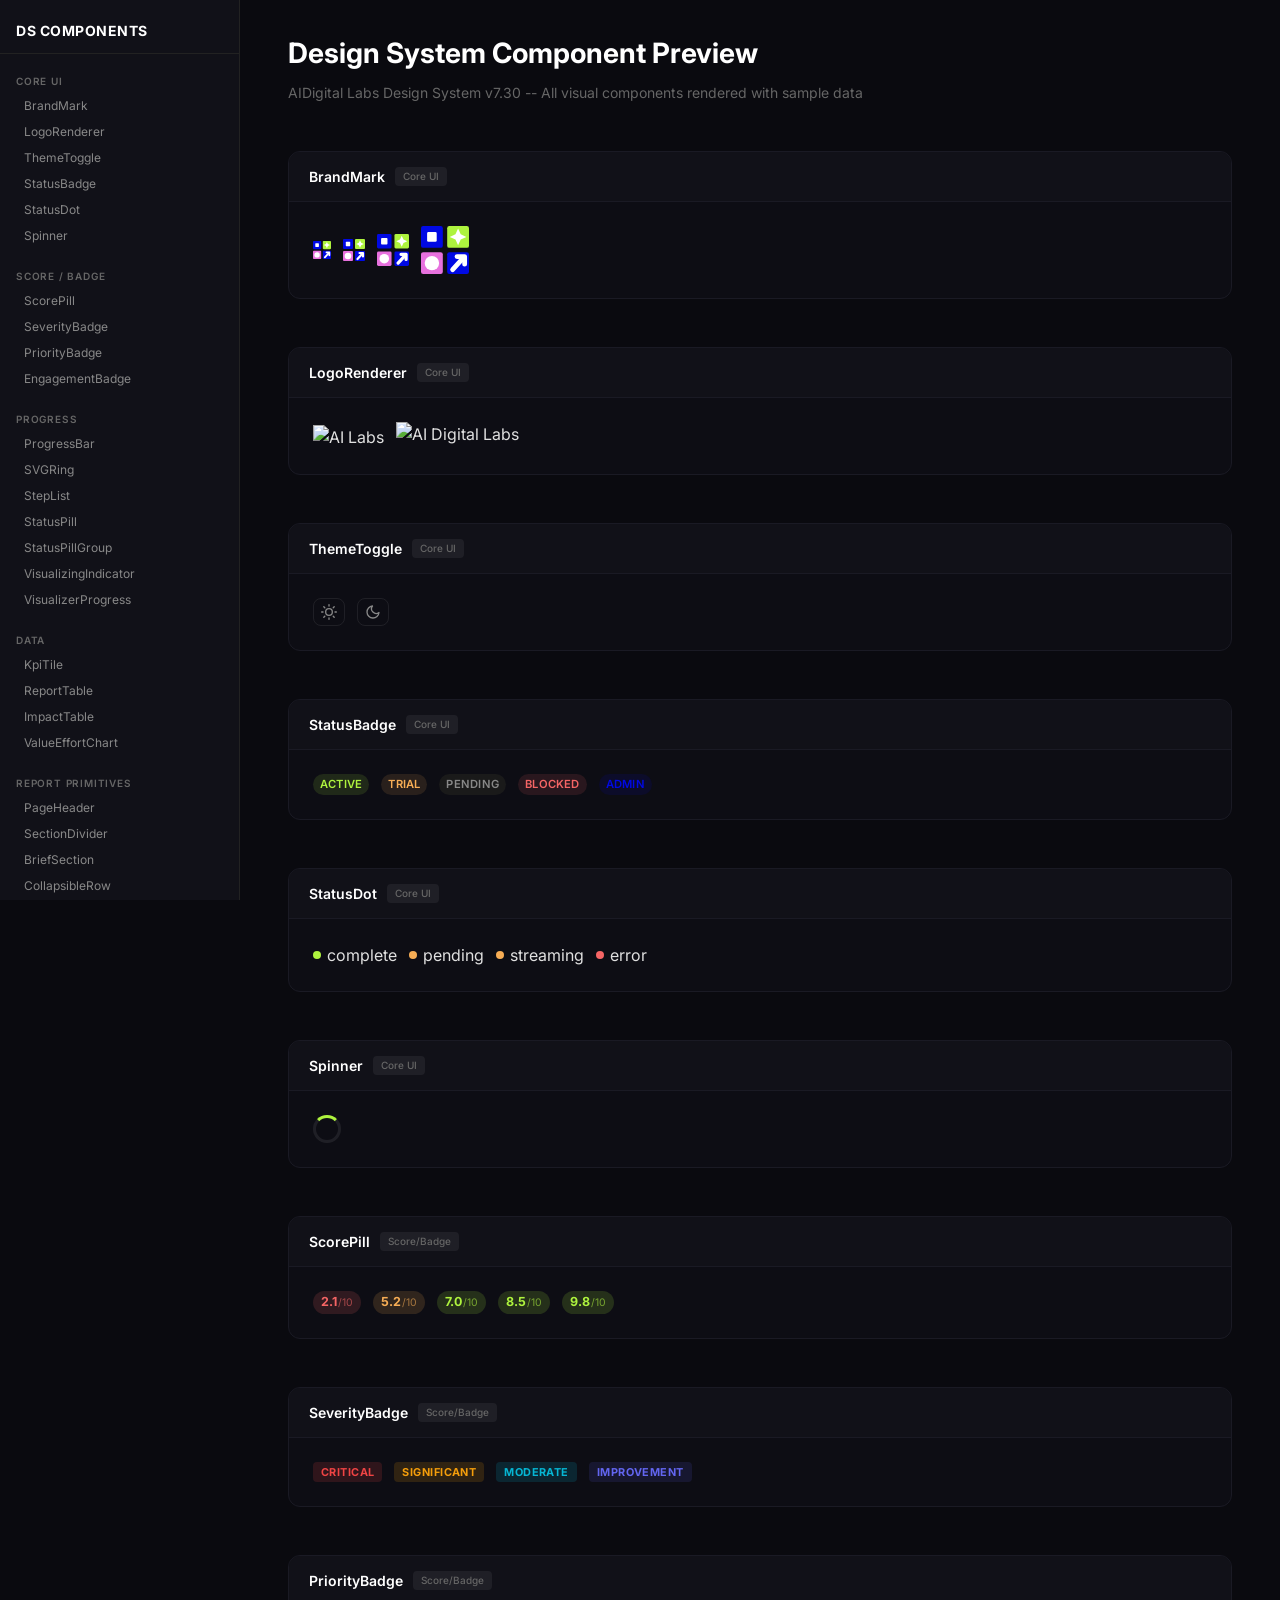
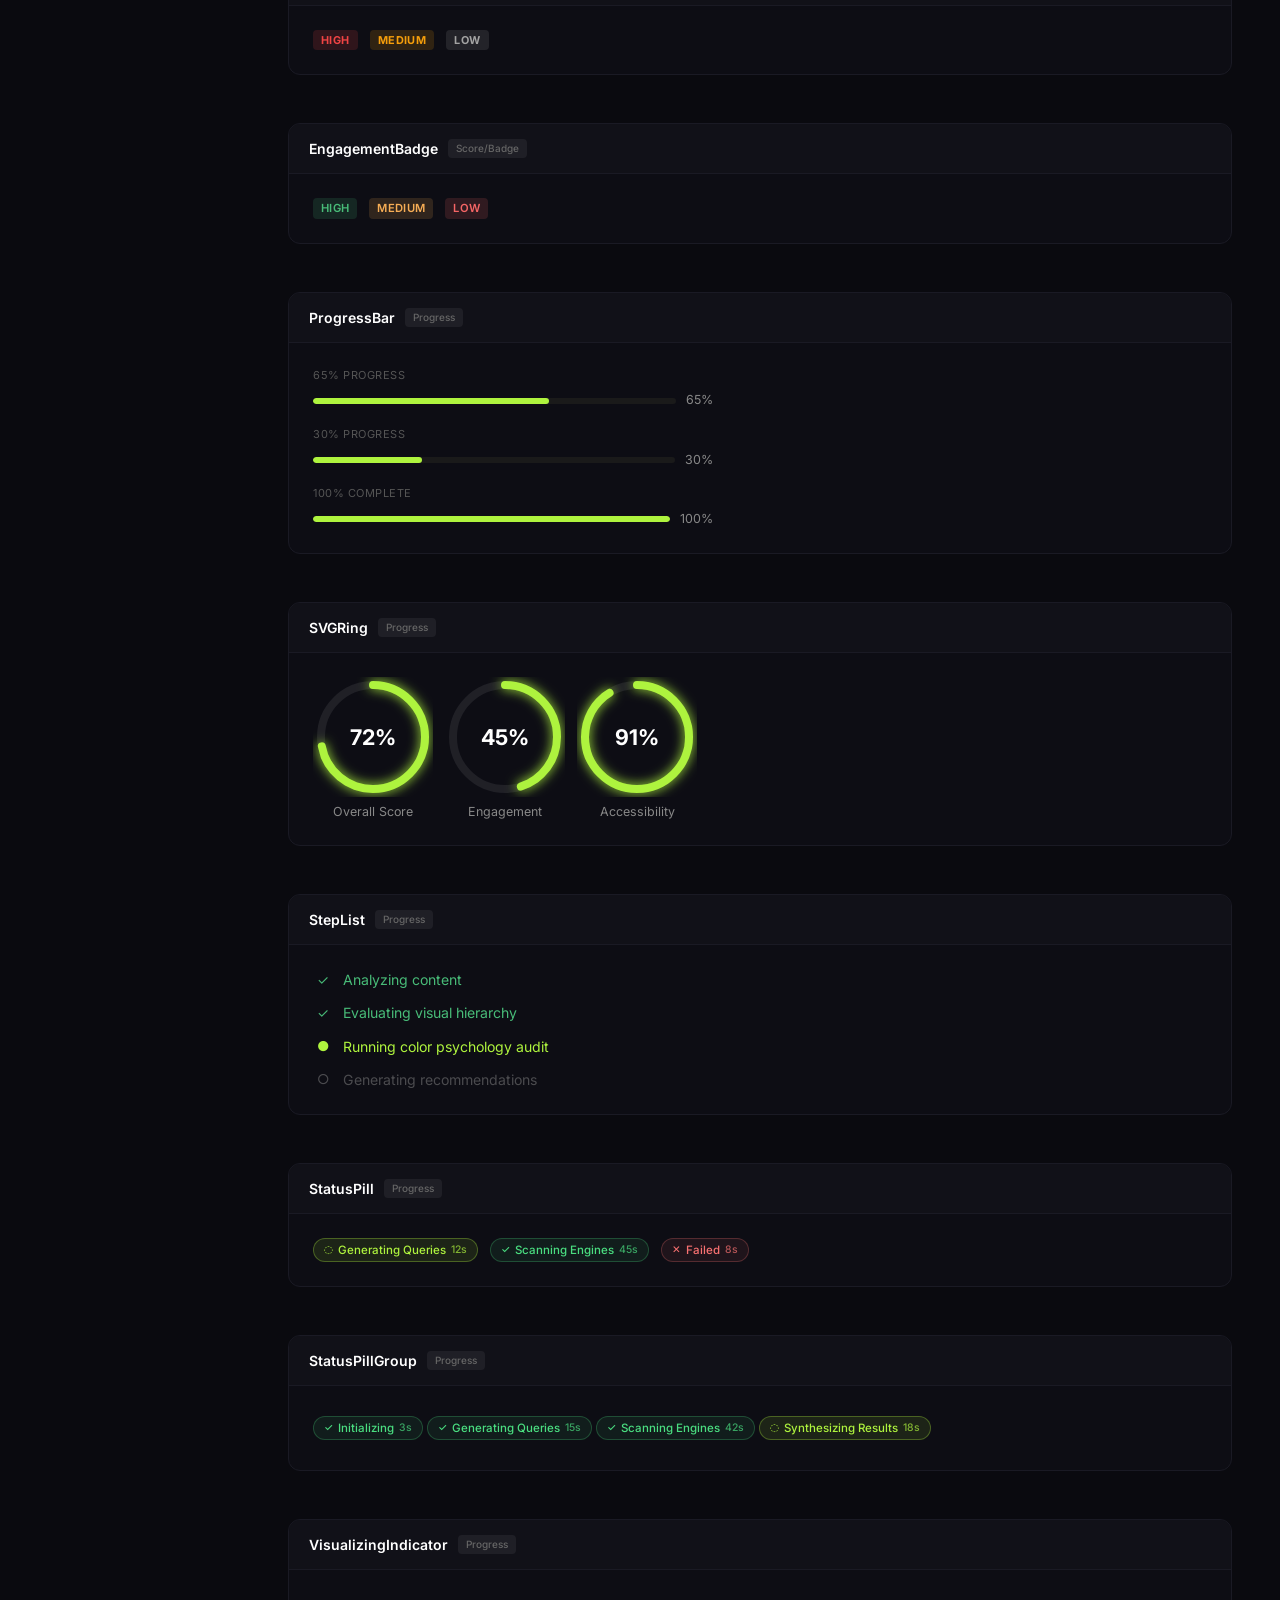
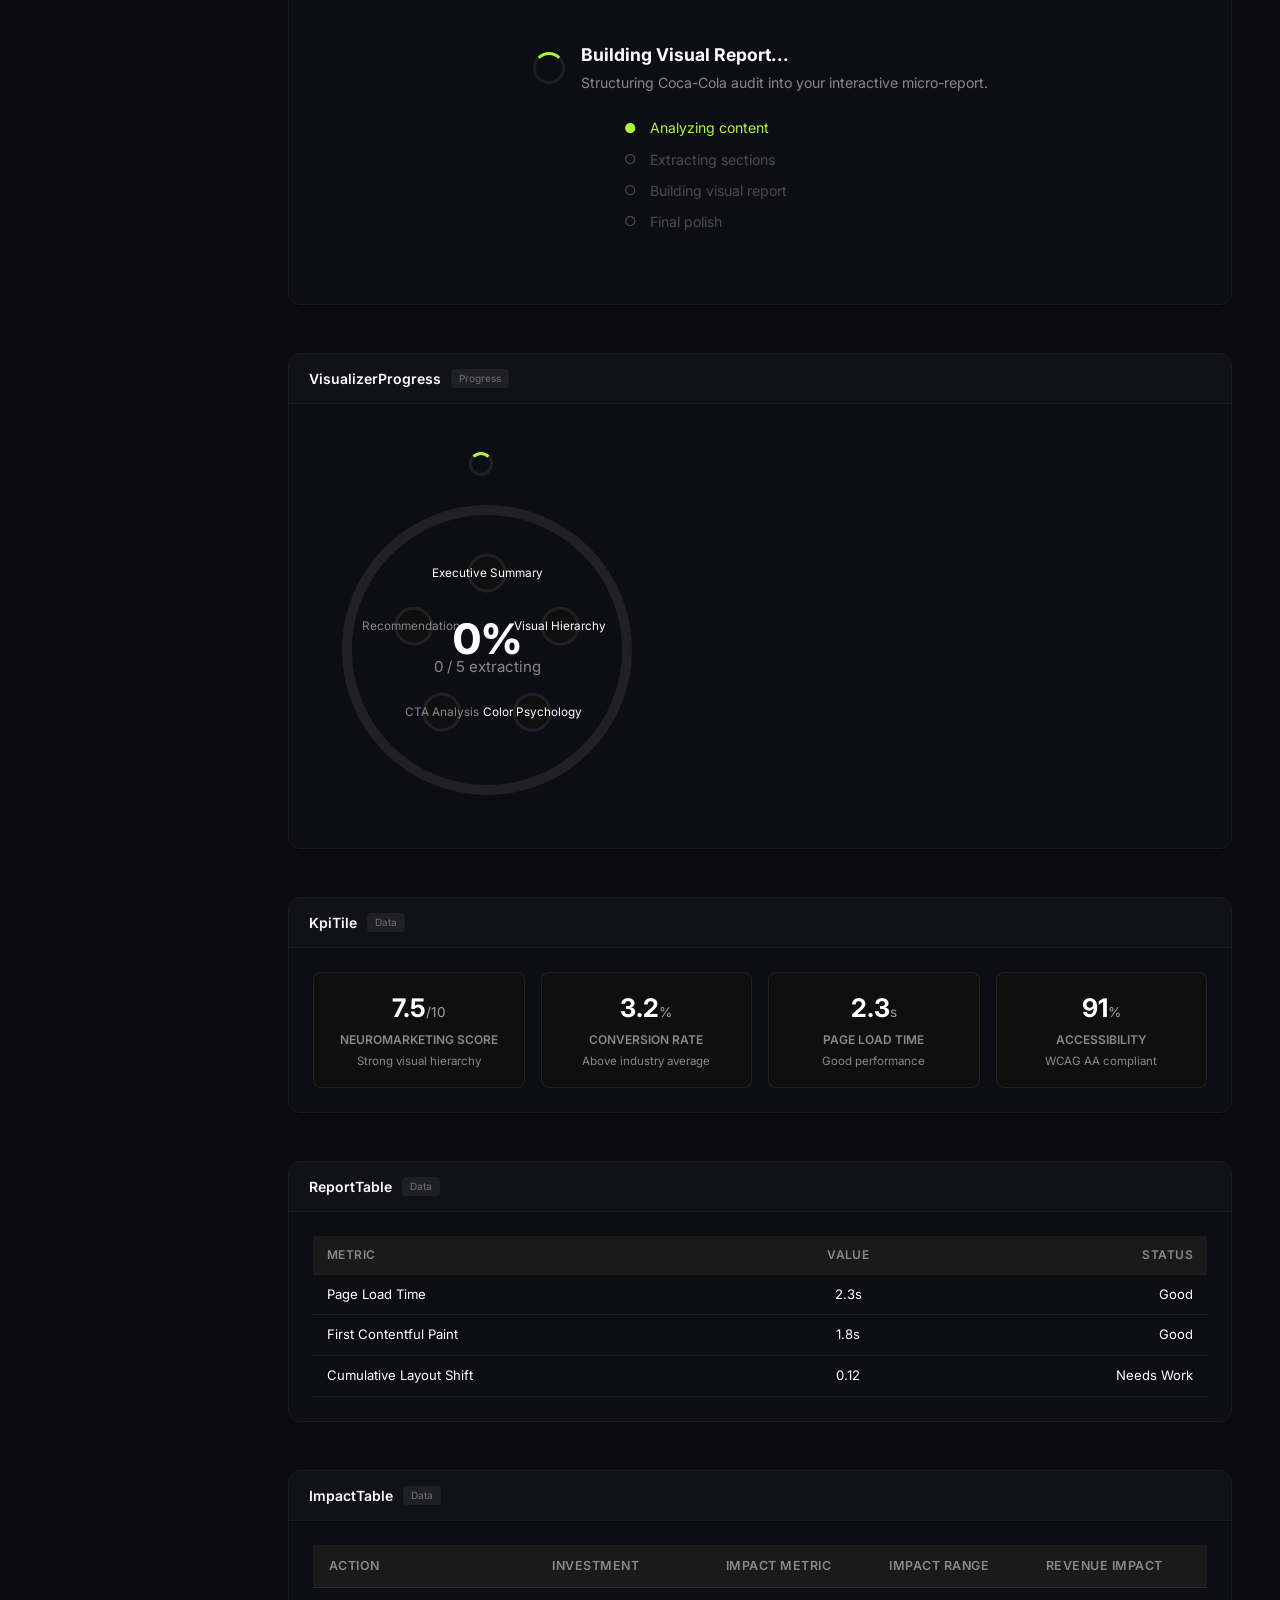
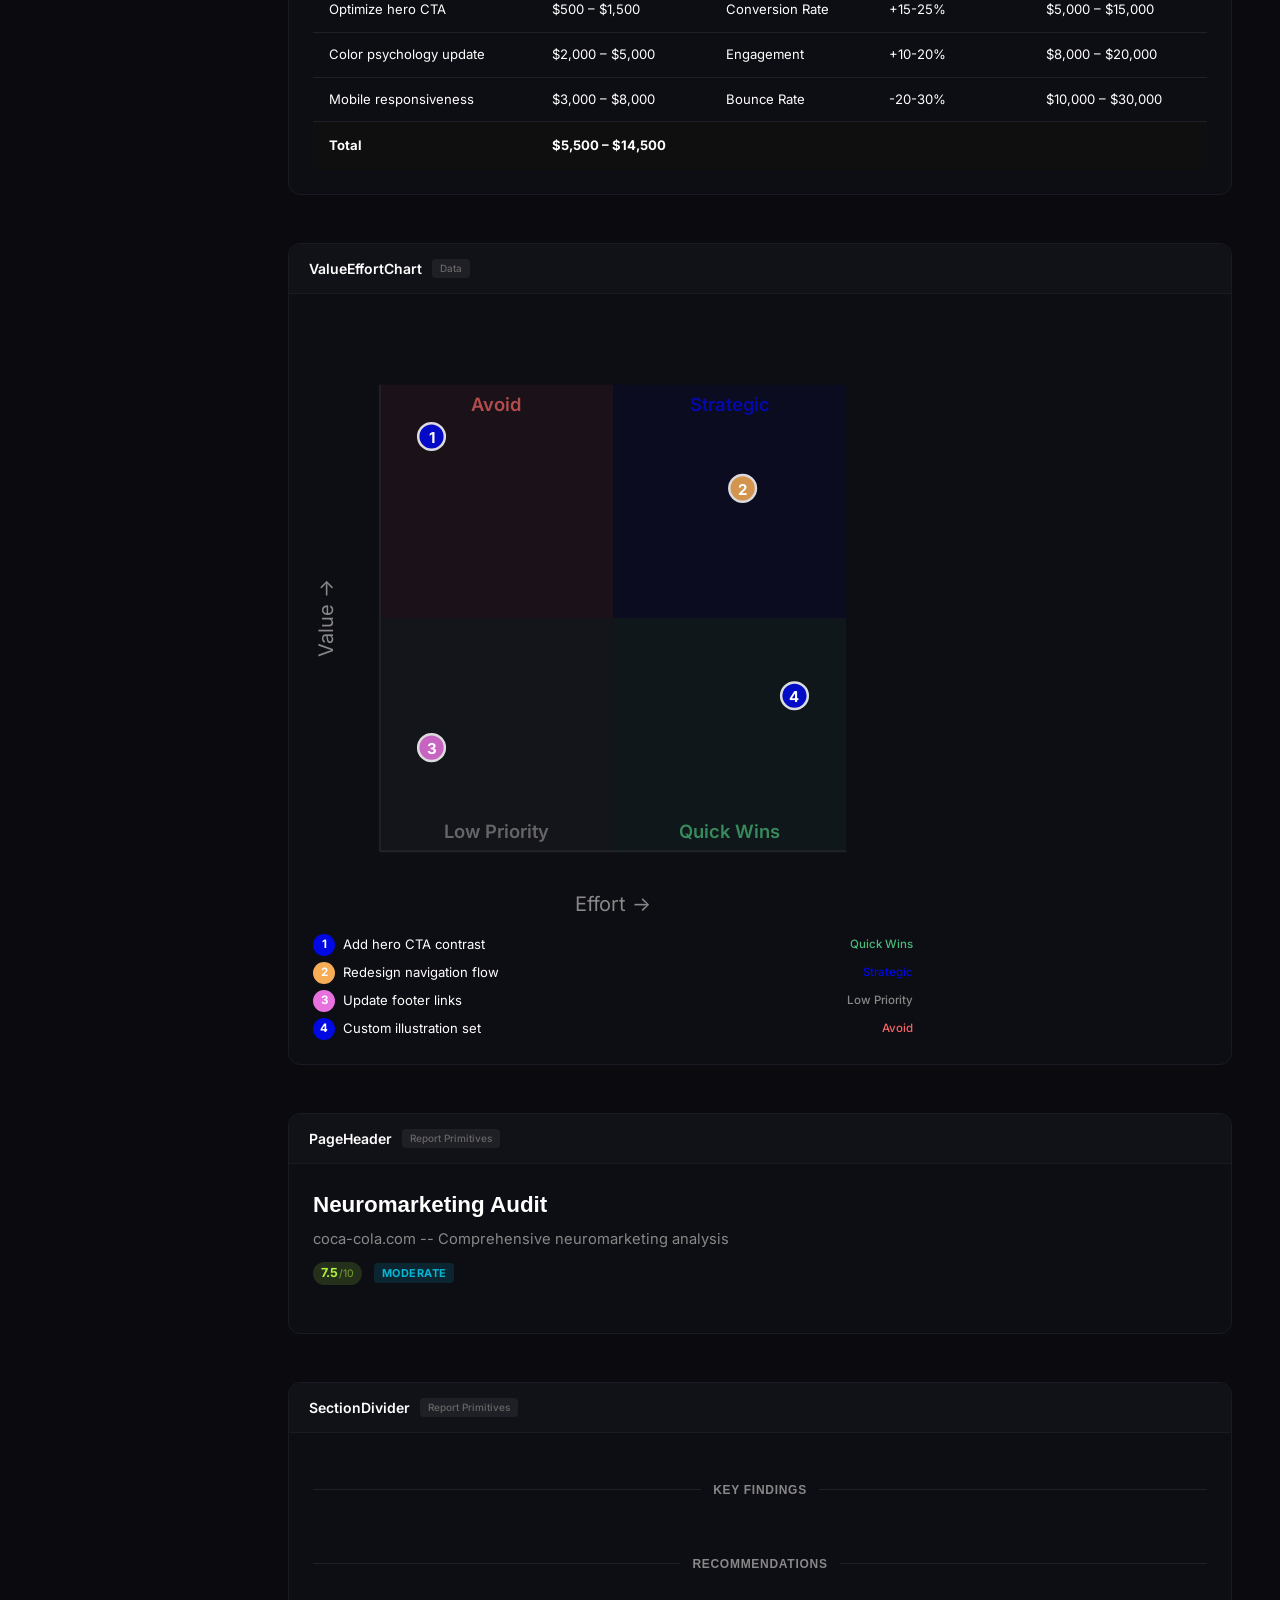
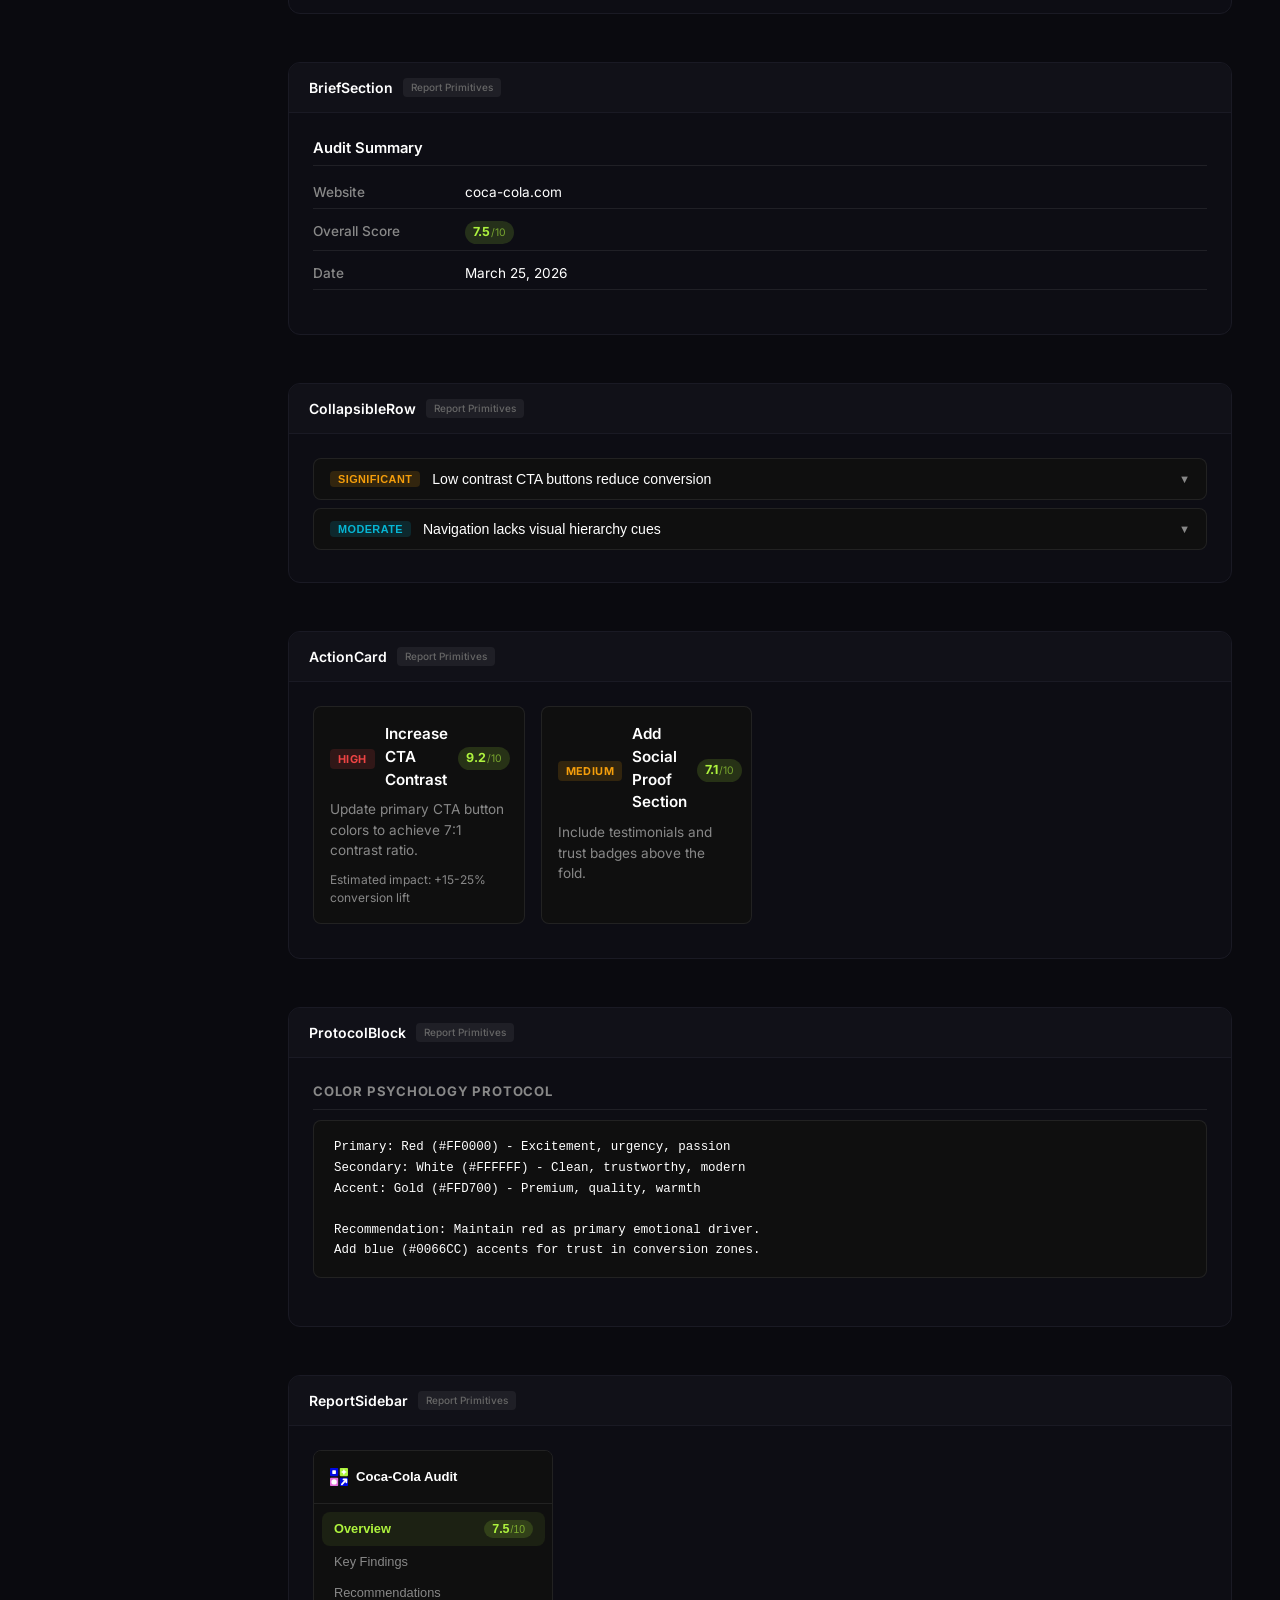
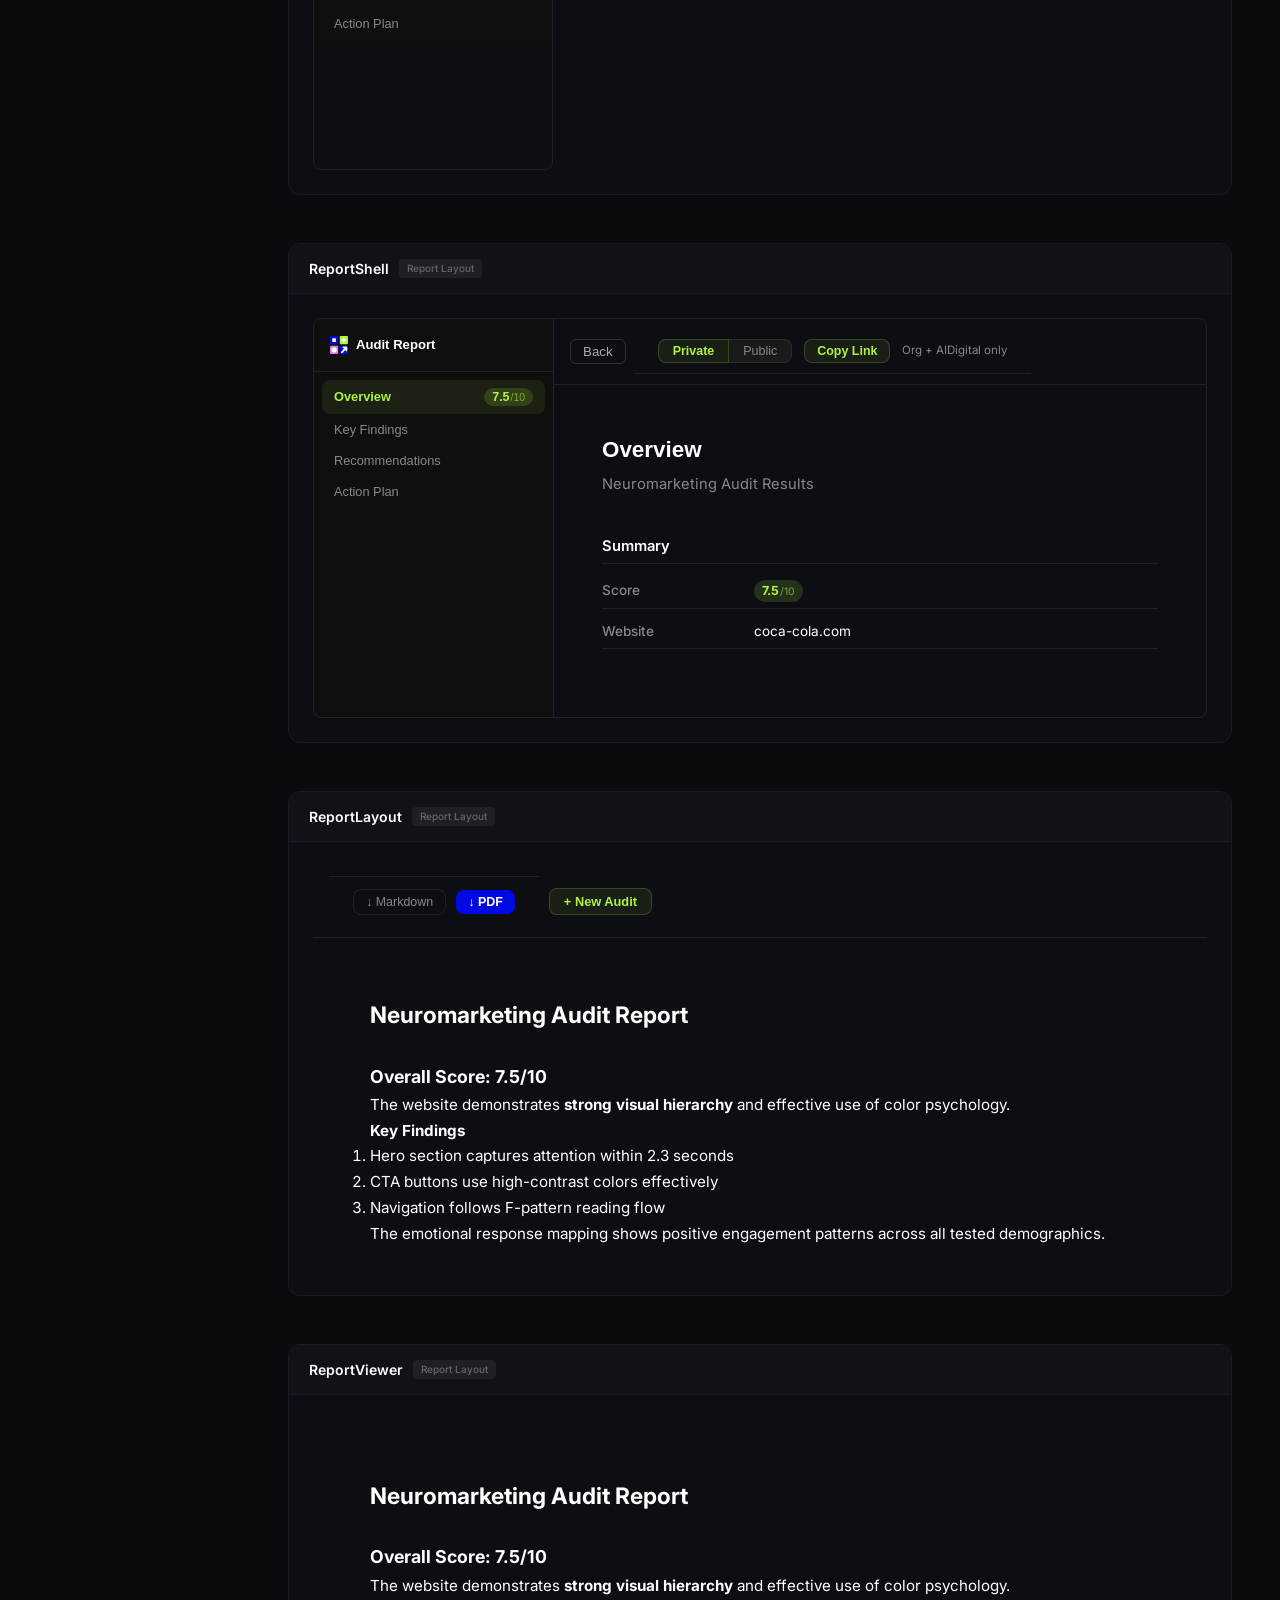
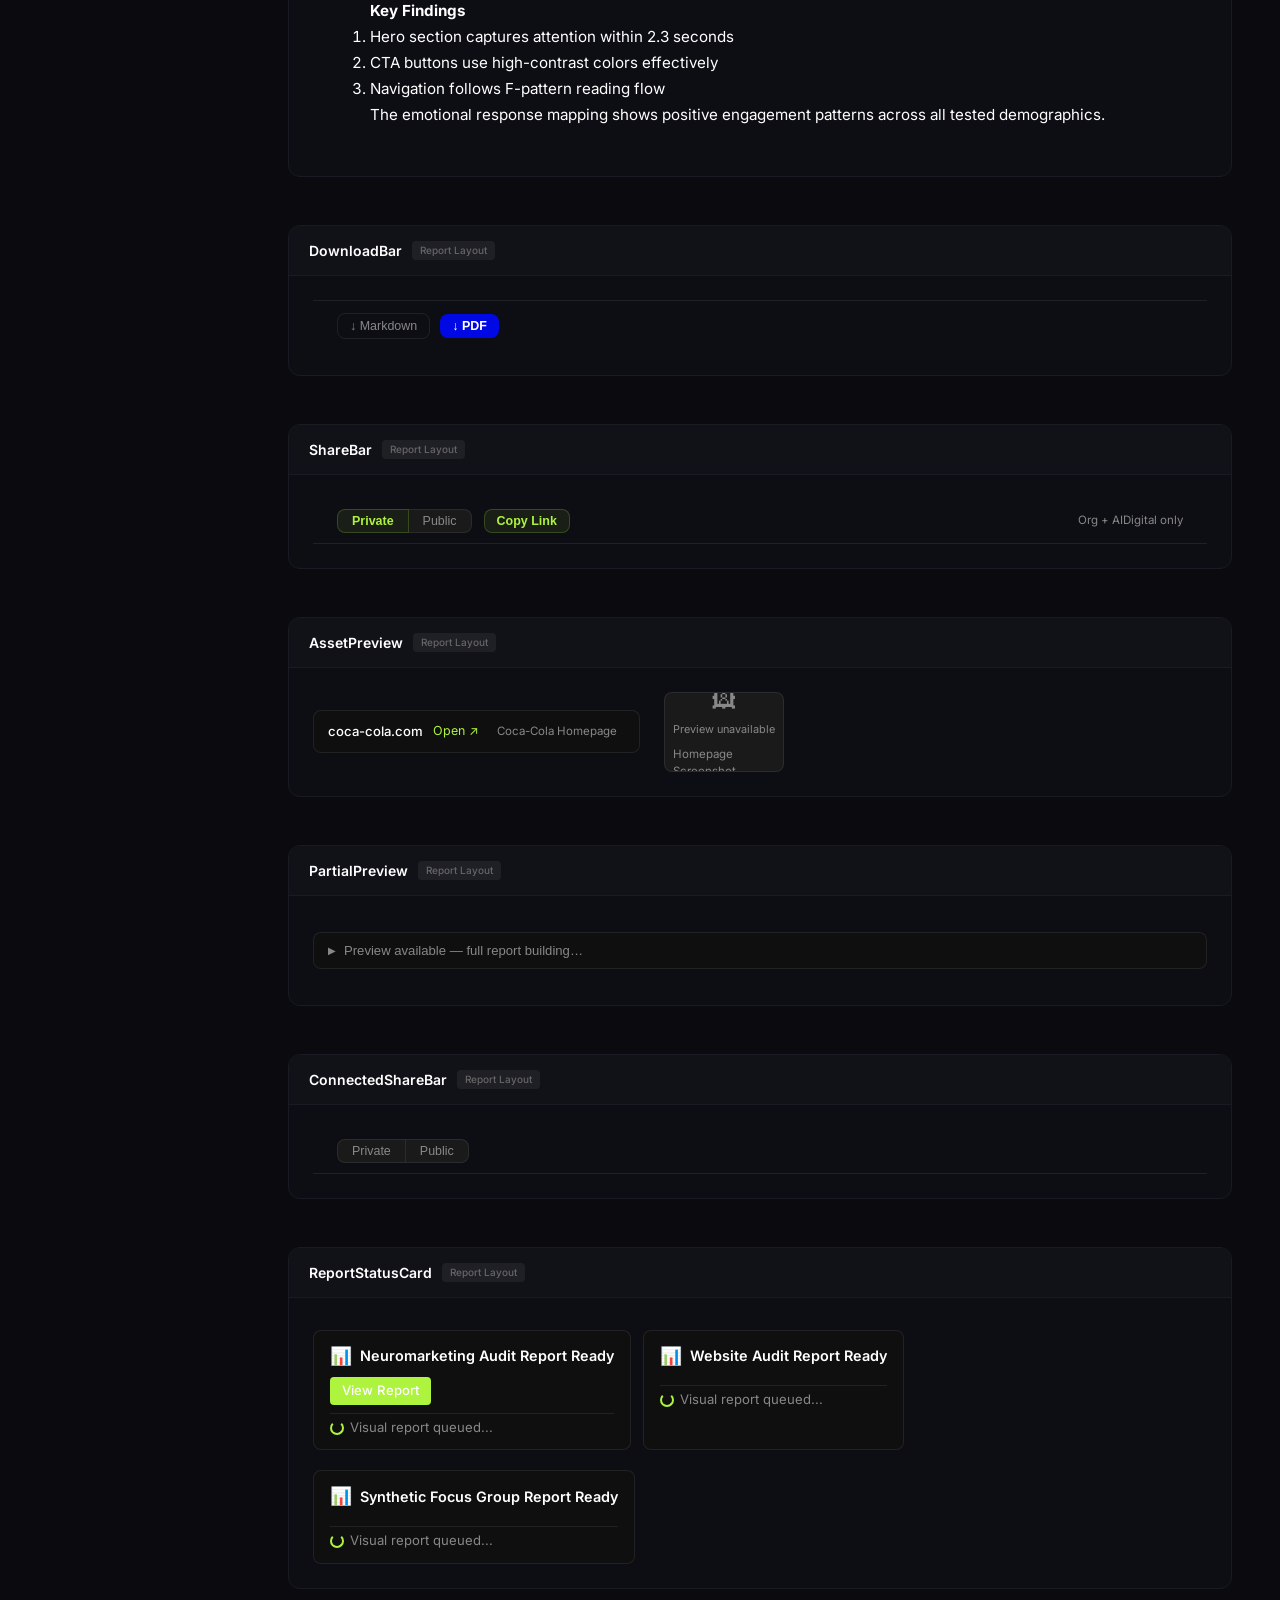
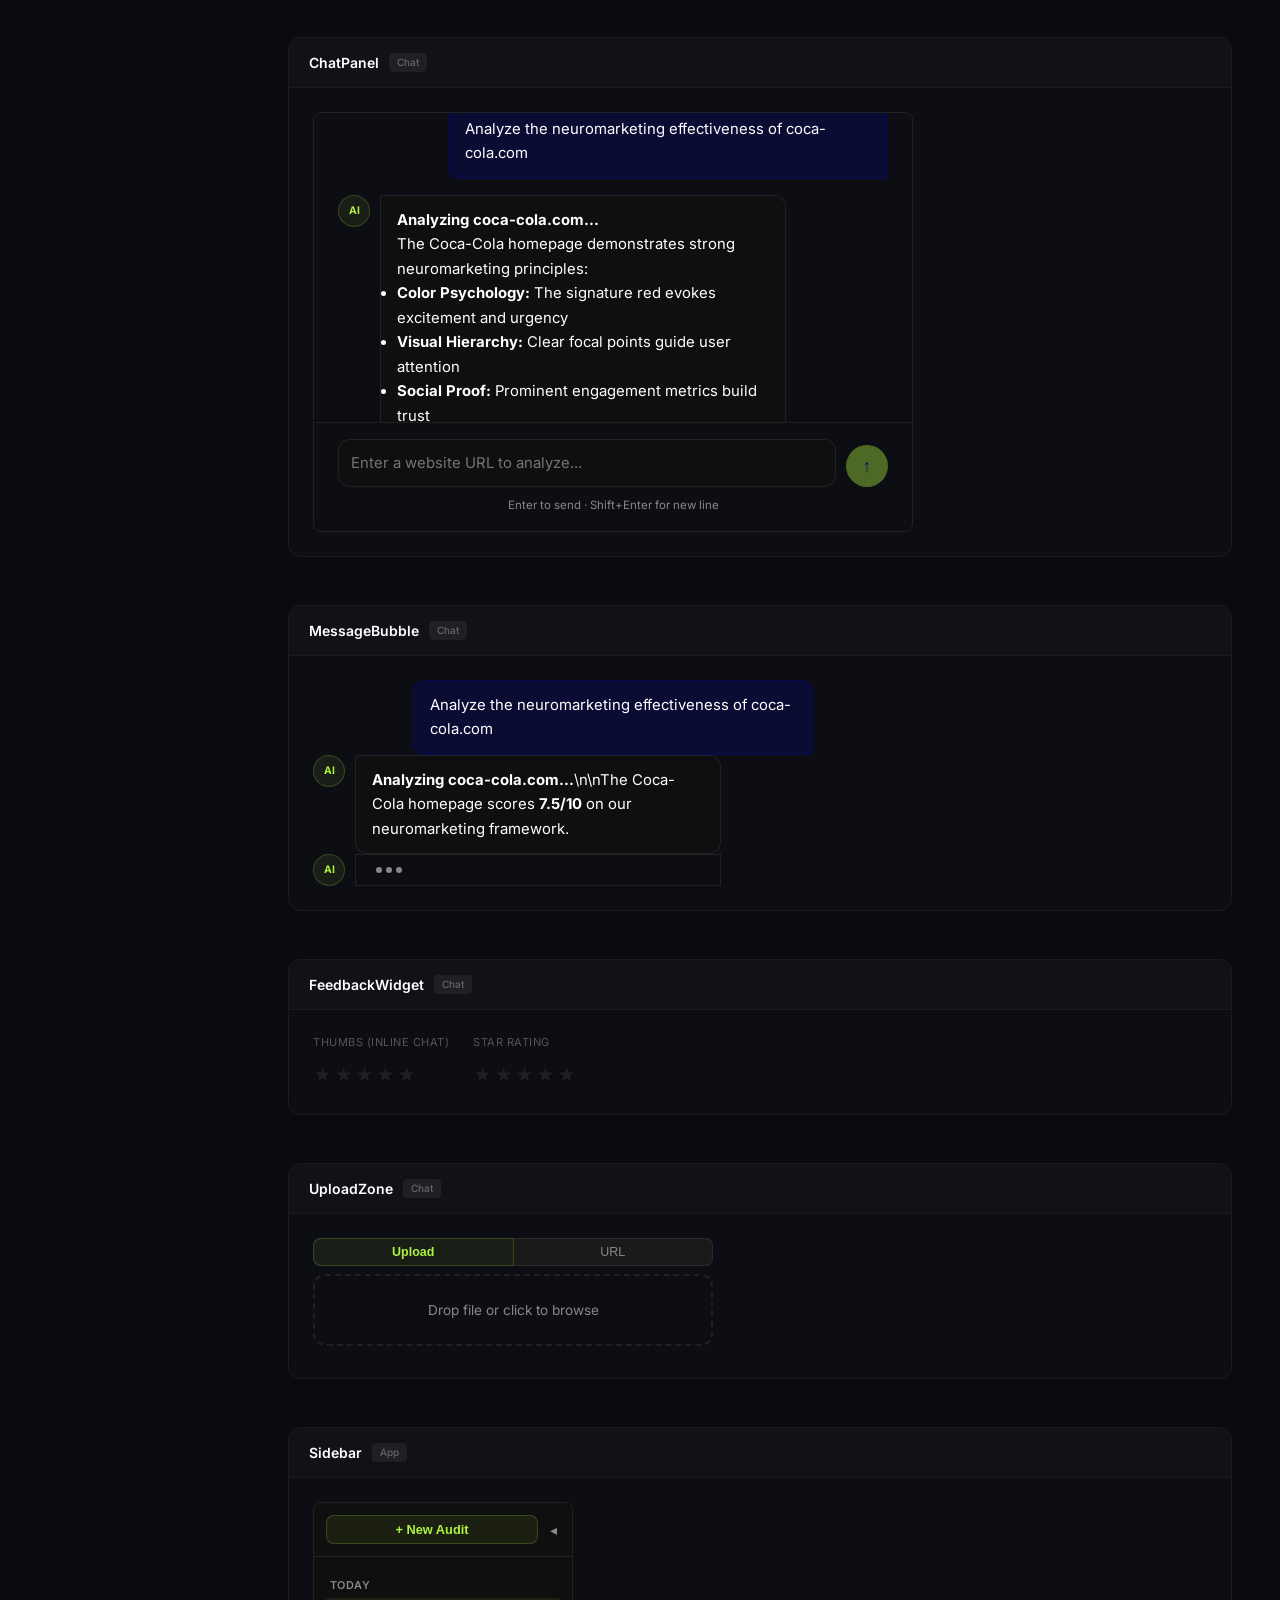
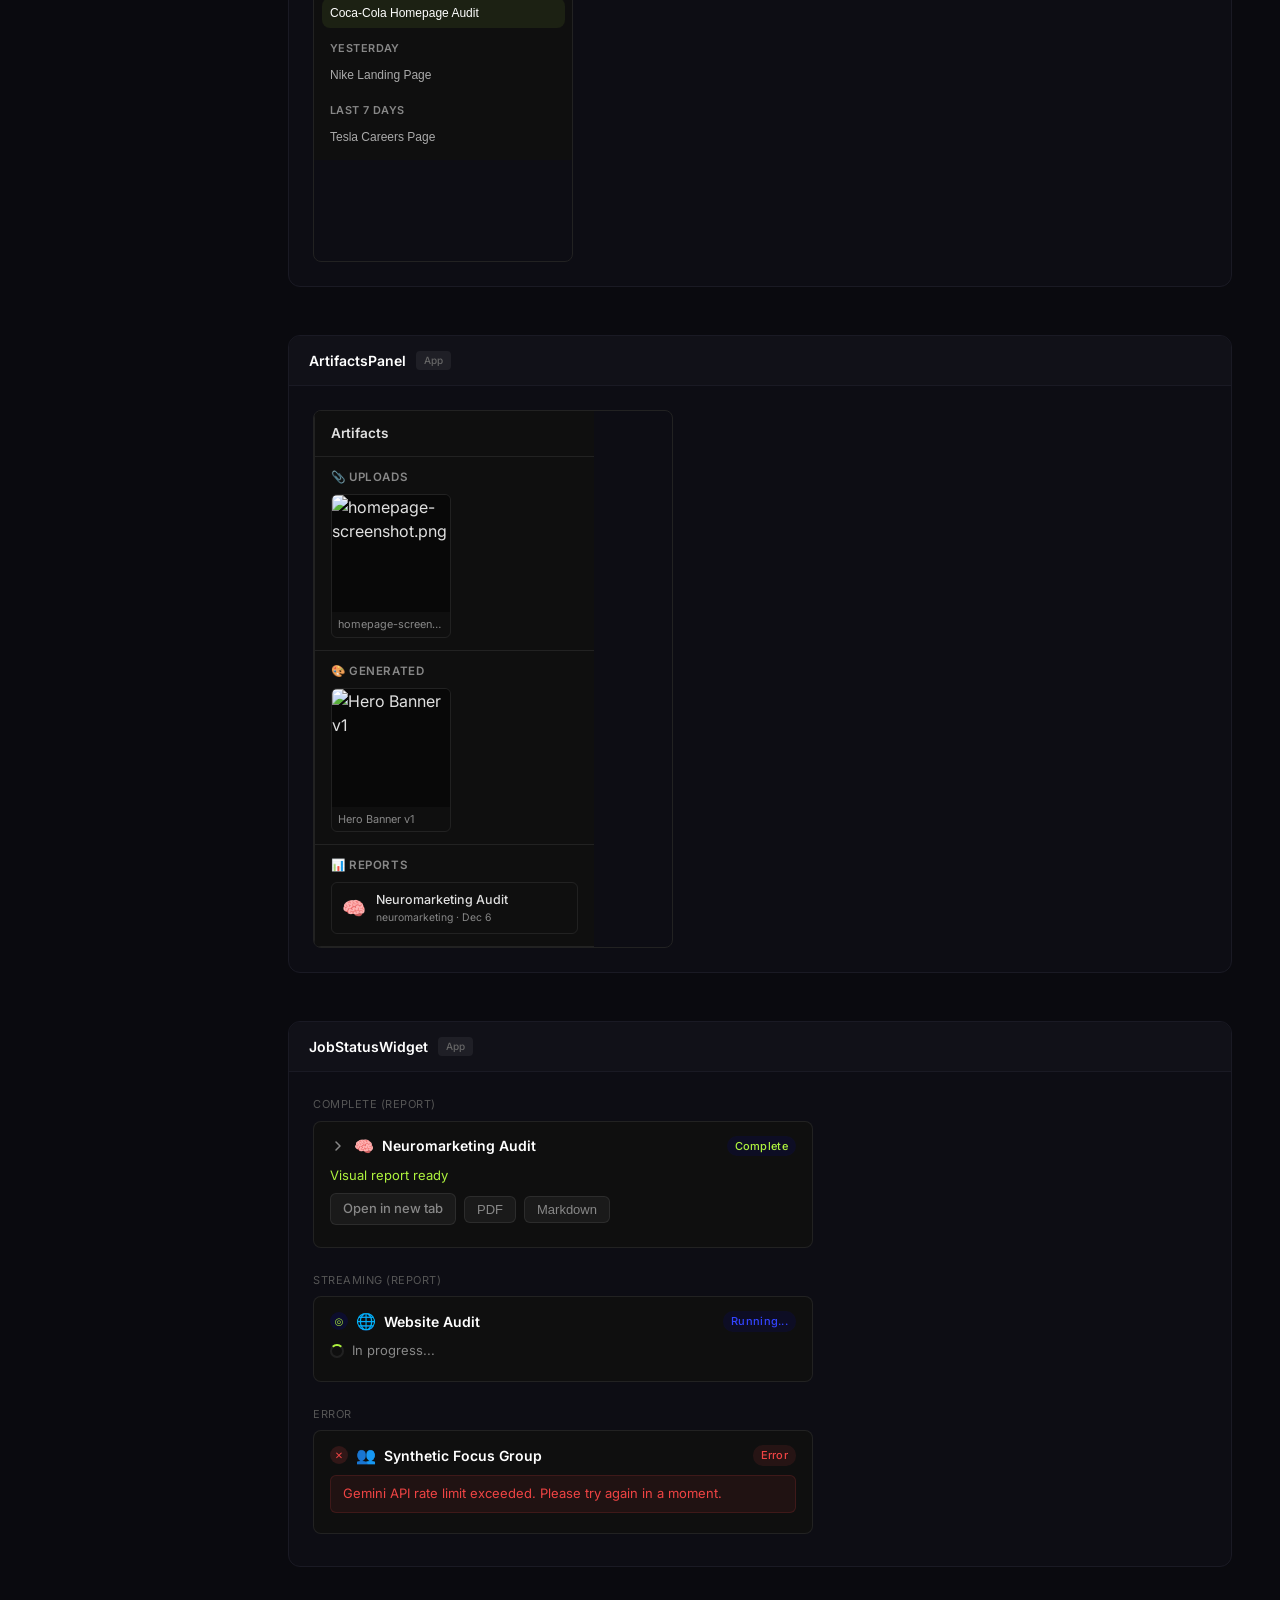
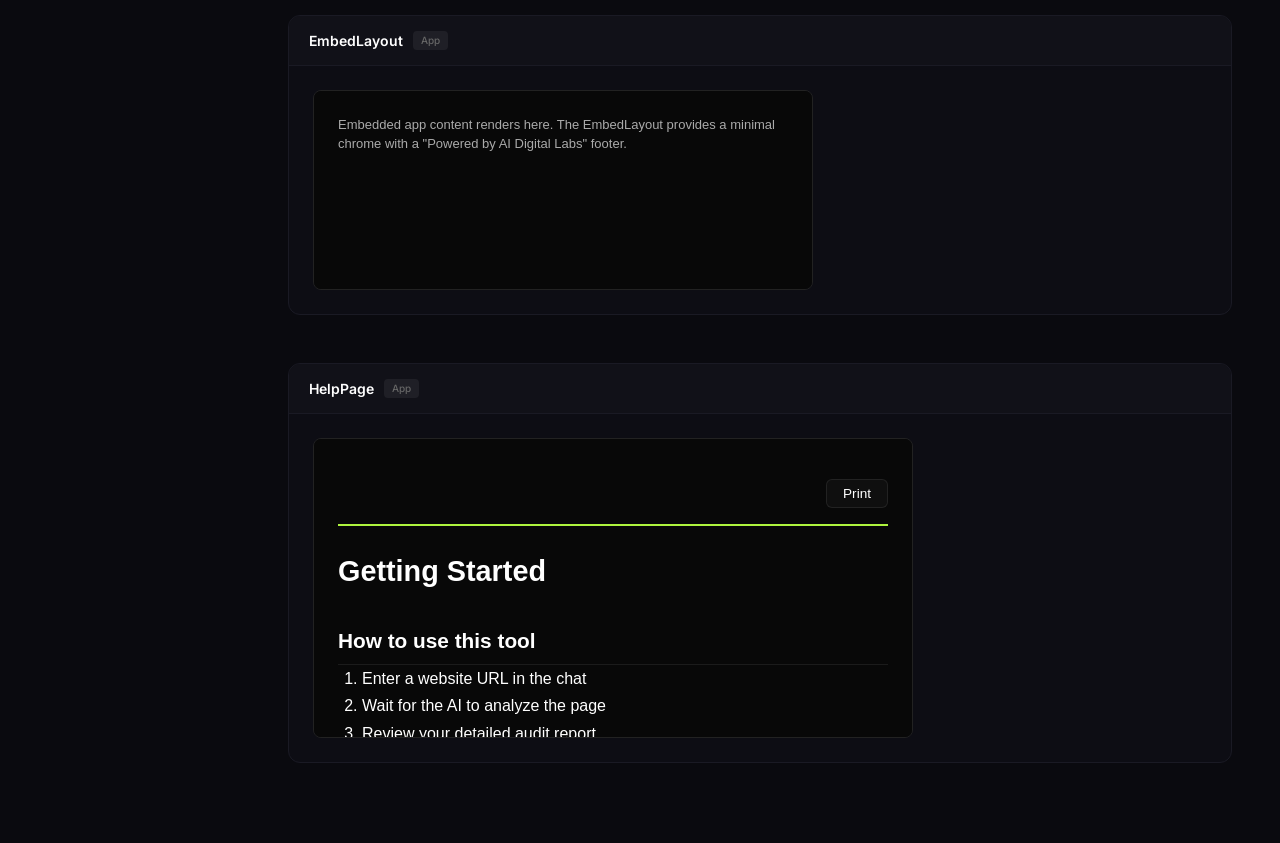
==== commit fc57ddef: "feat: update component catalog — new previews, theme fix, 4 new components - FeedbackWidget, Connect" ====
--- a/preview/index.html
+++ b/preview/index.html
@@ -1,14 +1,15 @@
-<!DOCTYPE html>
-<html lang="en">
-<head>
-  <meta charset="UTF-8">
-  <meta name="viewport" content="width=device-width, initial-scale=1.0">
-  <title>DS Component Preview</title>
-  <link rel="stylesheet" href="https://fonts.googleapis.com/css2?family=Inter:wght@400;500;600;700&display=swap">
-  <script type="module" crossorigin src="/preview/assets/index-RWnjNqvx.js"></script>
-  <link rel="stylesheet" crossorigin href="/preview/assets/index-C9LRui_C.css">
-</head>
-<body>
-  <div id="root"></div>
-</body>
-</html>
+<!DOCTYPE html>
+<html lang="en">
+<head>
+  <meta charset="UTF-8">
+  <meta name="viewport" content="width=device-width, initial-scale=1.0">
+  <title>DS Component Preview</title>
+  <link rel="stylesheet" href="https://fonts.googleapis.com/css2?family=Inter:wght@400;500;600;700&display=swap">
+  <script type="module" crossorigin src="/preview/assets/index-BYTH8Kev.js"></script>
+  <link rel="stylesheet" crossorigin href="/preview/assets/index-BTWtZVa3.css">
+</head>
+<body>
+  <div id="root"></div>+
+</body>
+</html>
--- a/preview/assets/index-BTWtZVa3.css
+++ b/preview/assets/index-BTWtZVa3.css
@@ -0,0 +1 @@
+:root{--brand-blue: #0009e4;--brand-green: #aef33e;--brand-pink: #e771de;--brand-black: #080808;--error: #f56565;--success: #48bb78;--warning: #f6ad55;--radius-xs: 4px;--radius-sm: 8px;--radius-md: 12px;--radius-full: 999px;--transition-fast: .15s ease;--transition-default: .4s ease-in;--transition-button: .5s ease;--font-family: -apple-system, BlinkMacSystemFont, "Segoe UI", Roboto, sans-serif;--font-mono: "JetBrains Mono", "Fira Code", "SF Mono", Monaco, monospace;--font-size-base: 15px;--line-height: 1.6}:root,[data-theme=dark]{--bg: #080808;--surface: #0f0f0f;--surface2: #1a1a1a;--border: rgba(255, 255, 255, .08);--text: #ffffff;--text-muted: #888888;--accent: #aef33e;--accent-hover: #95d932;--accent-dim: rgba(174, 243, 62, .08);--accent-border: rgba(174, 243, 62, .2);--glow-blue: 0 0 20px rgba(0, 9, 200, .35);--glow-blue-soft: 0 0 20px rgba(0, 9, 200, .15);--glow-green: 0 0 16px rgba(174, 243, 62, .25)}[data-theme=light]{--bg: #f1f1f1;--surface: #ffffff;--surface2: #e8e8e8;--border: rgba(0, 0, 0, .1);--text: #080808;--text-muted: #666666;--accent: #0009e4;--accent-hover: #0007b5;--accent-dim: rgba(0, 9, 228, .06);--accent-border: rgba(0, 9, 228, .2);--glow-blue: 0 0 20px rgba(0, 9, 200, .15);--glow-blue-soft: 0 0 20px rgba(0, 9, 200, .08);--glow-green: 0 0 16px rgba(174, 243, 62, .15)}.aidl-btn-primary{background:var(--brand-blue);color:#fff;border:none;border-radius:var(--radius-sm);cursor:pointer;font-weight:600;font-size:.85rem;padding:8px 16px;transition:var(--transition-button)}.aidl-btn-primary:hover{background:var(--brand-green);color:var(--brand-blue)}.aidl-btn-primary:disabled{opacity:.4;cursor:not-allowed}.aidl-btn-ghost{background:transparent;color:var(--text-muted);border:1px solid var(--border);border-radius:var(--radius-sm);cursor:pointer;font-size:.85rem;padding:8px 16px;transition:var(--transition-fast)}.aidl-btn-ghost:hover{border-color:var(--accent);color:var(--accent)}.aidl-btn-sm{padding:5px 12px;font-size:.78rem}.aidl-theme-toggle{background:transparent;border:1px solid var(--border);border-radius:var(--radius-sm);color:var(--text-muted);cursor:pointer;padding:5px 7px;display:flex;align-items:center;transition:var(--transition-fast)}.aidl-theme-toggle:hover{border-color:var(--brand-green);color:var(--brand-green)}.aidl-status-badge{display:inline-block;padding:2px 7px;border-radius:var(--radius-full);font-size:.7rem;font-weight:600;text-transform:uppercase;letter-spacing:.02em;background:var(--surface2);color:var(--text-muted)}.aidl-status-badge--active{background:#aef33e1f;color:var(--brand-green)}.aidl-status-badge--trial{background:#f6ad551f;color:var(--warning)}.aidl-status-badge--pending{background:var(--surface2);color:var(--text-muted)}.aidl-status-badge--blocked{background:#f565651f;color:var(--error)}.aidl-status-badge--admin{background:#0009e41a;color:var(--brand-blue)}.aidl-status-badge--complete{background:#aef33e1f;color:var(--brand-green)}.aidl-status-badge--error{background:#f565651f;color:var(--error)}.aidl-status-dot{display:inline-block;width:8px;height:8px;border-radius:50%;flex-shrink:0;background:var(--text-muted)}.aidl-status-dot--chatting{background:var(--brand-green);animation:aidl-pulse 2s infinite}.aidl-status-dot--spinning,.aidl-status-dot--streaming,.aidl-status-dot--pending{background:var(--warning);animation:aidl-pulse 1.2s infinite}.aidl-status-dot--done,.aidl-status-dot--complete{background:var(--brand-green)}.aidl-status-dot--error{background:var(--error)}.aidl-chat{display:flex;flex-direction:column;height:100%;overflow:hidden}.aidl-chat__messages{flex:1;overflow-y:auto;padding:24px;display:flex;flex-direction:column;gap:16px;scrollbar-width:none}.aidl-chat__messages::-webkit-scrollbar{display:none}.aidl-chat__welcome{margin:auto;text-align:center;max-width:480px;padding:48px 0;display:flex;flex-direction:column;align-items:center;gap:10px;color:var(--text-muted)}.aidl-chat__welcome-icon{font-size:2.5rem}.aidl-chat__welcome h3{color:var(--text);font-size:1.2rem;margin:0}.aidl-chat__welcome p{font-size:.9rem;margin:0}.aidl-chat__hints{display:flex;flex-wrap:wrap;gap:8px;justify-content:center;margin-top:8px}.aidl-chat__hint{background:var(--surface2);border:1px solid var(--border);border-radius:var(--radius-full);color:var(--text-muted);font-size:.8rem;padding:6px 14px;cursor:pointer;transition:var(--transition-fast)}.aidl-chat__hint:hover{border-color:var(--accent);color:var(--accent)}.aidl-chat__error{background:#f565651a;border:1px solid rgba(245,101,101,.2);color:var(--error);padding:10px 14px;border-radius:var(--radius-sm);font-size:.85rem}.aidl-chat__input-area{border-top:1px solid var(--border);padding:16px 24px;display:flex;flex-direction:column;gap:10px}.aidl-chat__input-row{display:flex;gap:10px;align-items:flex-end}.aidl-chat__textarea{flex:1;min-height:44px;max-height:160px;padding:12px;background:var(--surface);border:1px solid var(--border);border-radius:var(--radius-md);color:var(--text);font-size:.93rem;font-family:inherit;resize:none;transition:border-color var(--transition-fast);line-height:1.5}.aidl-chat__textarea:focus{outline:none;border-color:var(--accent)}.aidl-chat__textarea:disabled{opacity:.5}.aidl-chat__send{width:42px;height:42px;border-radius:50%;border:none;cursor:pointer;background:var(--brand-green);color:var(--brand-blue);font-size:1.1rem;font-weight:700;flex-shrink:0;display:flex;align-items:center;justify-content:center;transition:var(--transition-button)}.aidl-chat__send:hover{background:#fff}.aidl-chat__send:disabled{opacity:.4;cursor:not-allowed}.aidl-chat__input-hint{font-size:.72rem;color:var(--text-muted);text-align:center}.aidl-msg{display:flex}.aidl-msg--user{justify-content:flex-end}.aidl-msg--assistant{gap:10px;align-items:flex-start}.aidl-msg__body{flex:1;min-width:0}.aidl-msg__inline-feedback{display:flex;justify-content:flex-end;margin-top:4px;opacity:.5;transition:opacity .15s}.aidl-msg__bubble:hover .aidl-msg__inline-feedback{opacity:1}.aidl-msg__avatar{width:32px;height:32px;border-radius:50%;flex-shrink:0;background:var(--accent-dim);border:1px solid var(--accent-border);display:flex;align-items:center;justify-content:center;font-size:.65rem;font-weight:700;color:var(--accent)}.aidl-msg__bubble{max-width:80%;padding:12px 16px;font-size:.93rem;line-height:1.65;border:1px solid var(--border)}.aidl-msg__bubble--user{background:var(--user-msg-bg, rgba(0,9,228,.15));border-color:#0009e433;border-radius:var(--radius-md) var(--radius-md) 4px var(--radius-md);color:var(--text);white-space:pre-wrap}.aidl-msg__bubble--assistant{background:var(--surface);border-radius:4px var(--radius-md) var(--radius-md) var(--radius-md);color:var(--text)}.aidl-msg__bubble--assistant code{background:var(--surface2);padding:2px 5px;border-radius:4px;font-family:var(--font-mono);font-size:.85em}.aidl-msg__bubble--assistant pre{background:var(--surface2);padding:12px;border-radius:var(--radius-sm);overflow-x:auto;margin:8px 0}.aidl-msg__bubble--typing{display:flex;gap:4px;align-items:center;padding:12px 20px}.aidl-msg__bubble--typing span{width:6px;height:6px;border-radius:50%;background:var(--text-muted);animation:aidl-bounce 1.2s infinite}.aidl-msg__bubble--typing span:nth-child(2){animation-delay:.2s}.aidl-msg__bubble--typing span:nth-child(3){animation-delay:.4s}.aidl-sidebar{width:260px;display:flex;flex-direction:column;background:var(--surface);border-right:1px solid var(--border);transition:width var(--transition-fast);overflow:hidden}.aidl-sidebar--collapsed{width:44px}.aidl-sidebar__header{display:flex;align-items:center;gap:8px;padding:12px;border-bottom:1px solid var(--border)}.aidl-sidebar__new{flex:1;background:var(--accent-dim);border:1px solid var(--accent-border);border-radius:var(--radius-sm);color:var(--accent);font-size:.8rem;font-weight:600;padding:6px 12px;cursor:pointer;transition:var(--transition-fast)}.aidl-sidebar__new:hover{background:var(--accent);color:var(--bg)}.aidl-sidebar__toggle{background:transparent;border:none;color:var(--text-muted);cursor:pointer;font-size:.9rem;padding:4px}.aidl-sidebar__list{flex:1;overflow-y:auto;padding:8px;scrollbar-width:none}.aidl-sidebar__list::-webkit-scrollbar{display:none}.aidl-sidebar__group-label{font-size:.68rem;text-transform:uppercase;letter-spacing:.04em;color:var(--text-muted);padding:12px 8px 4px;font-weight:600}.aidl-sidebar__empty{color:var(--text-muted);font-size:.82rem;padding:16px 8px;text-align:center}.aidl-sidebar__item-wrap{display:flex;align-items:center;border-radius:var(--radius-sm);transition:background var(--transition-fast);position:relative}.aidl-sidebar__item-wrap:hover{background:var(--surface2)}.aidl-sidebar__item-wrap--active{background:var(--accent-dim)}.aidl-sidebar__item{flex:1;background:none;border:none;color:var(--text);cursor:pointer;text-align:left;padding:8px;font-size:.82rem;display:flex;align-items:center;gap:8px;overflow:hidden;white-space:nowrap;text-overflow:ellipsis}.aidl-sidebar__delete{position:absolute;right:4px;background:transparent;border:none;color:var(--text-muted);cursor:pointer;font-size:.9rem;padding:2px 6px;opacity:0;transition:opacity var(--transition-fast)}.aidl-sidebar__item-wrap:hover .aidl-sidebar__delete{opacity:1}.aidl-sidebar__delete:hover{color:var(--error)}.aidl-report-viewer{flex:1;overflow-y:auto;padding:24px}.aidl-report-content{max-width:780px;margin:0 auto;color:var(--text);line-height:1.7;font-size:.95rem}.aidl-report-content h1,.aidl-report-content h2,.aidl-report-content h3{color:var(--text);margin-top:1.5em}.aidl-report-content code{background:var(--surface2);padding:2px 5px;border-radius:4px;font-family:var(--font-mono);font-size:.85em}.aidl-report-content pre{background:var(--surface2);padding:16px;border-radius:var(--radius-sm);overflow-x:auto}.aidl-report-content table{width:100%;border-collapse:collapse;margin:16px 0}.aidl-report-content th,.aidl-report-content td{text-align:left;padding:8px 12px;border-bottom:1px solid var(--border)}.aidl-report-content th{font-weight:600;color:var(--text-muted);font-size:.8rem;text-transform:uppercase}.aidl-download-bar{display:flex;gap:10px;padding:12px 24px;border-top:1px solid var(--border);align-items:center}.aidl-download-bar__new{margin-left:auto}.aidl-share-bar{display:flex;align-items:center;gap:12px;padding:10px 24px;border-bottom:1px solid var(--border)}.aidl-share-bar__toggles{display:flex;gap:0}.aidl-share-bar__toggle{background:var(--surface2);border:1px solid var(--border);color:var(--text-muted);padding:4px 14px;font-size:.78rem;cursor:pointer;transition:var(--transition-fast)}.aidl-share-bar__toggle:first-child{border-radius:var(--radius-sm) 0 0 var(--radius-sm)}.aidl-share-bar__toggle:last-child{border-radius:0 var(--radius-sm) var(--radius-sm) 0;border-left:none}.aidl-share-bar__toggle--active{background:var(--accent-dim);border-color:var(--accent-border);color:var(--accent);font-weight:600}.aidl-share-bar__copy{background:var(--accent-dim);border:1px solid var(--accent-border);border-radius:var(--radius-sm);color:var(--accent);padding:4px 12px;font-size:.78rem;cursor:pointer;font-weight:600;transition:var(--transition-fast)}.aidl-share-bar__copy:hover{background:var(--accent);color:var(--bg)}.aidl-share-bar__hint{font-size:.72rem;color:var(--text-muted);margin-left:auto}.aidl-upload-zone{margin-bottom:8px}.aidl-upload-zone__tabs{display:flex;gap:0;margin-bottom:8px}.aidl-upload-zone__tab{flex:1;background:var(--surface2);border:1px solid var(--border);color:var(--text-muted);padding:6px;font-size:.78rem;cursor:pointer;transition:var(--transition-fast)}.aidl-upload-zone__tab:first-child{border-radius:var(--radius-sm) 0 0 var(--radius-sm)}.aidl-upload-zone__tab:last-child{border-radius:0 var(--radius-sm) var(--radius-sm) 0;border-left:none}.aidl-upload-zone__tab--active{background:var(--accent-dim);border-color:var(--accent-border);color:var(--accent);font-weight:600}.aidl-upload-zone__drop{border:2px dashed var(--border);border-radius:var(--radius-md);padding:24px;text-align:center;cursor:pointer;color:var(--text-muted);font-size:.85rem;transition:var(--transition-fast)}.aidl-upload-zone__drop:hover,.aidl-upload-zone__drop--over{border-color:var(--accent);color:var(--accent)}.aidl-upload-zone__url-row{display:flex;gap:8px}.aidl-upload-zone__url-input{flex:1;background:var(--surface);border:1px solid var(--border);border-radius:var(--radius-sm);color:var(--text);padding:8px 12px;font-size:.85rem}.aidl-upload-zone__url-input:focus{outline:none;border-color:var(--accent)}.aidl-upload-zone__preview{display:flex;align-items:center;gap:10px;padding:8px;background:var(--surface2);border-radius:var(--radius-sm);margin-bottom:8px}.aidl-upload-zone__thumb{width:48px;height:48px;object-fit:cover;border-radius:4px}.aidl-upload-zone__clear{margin-left:auto;background:transparent;border:none;color:var(--text-muted);cursor:pointer;font-size:1rem}.aidl-upload-zone__clear:hover{color:var(--error)}.aidl-upload-zone__error{color:var(--error);font-size:.8rem;margin-top:6px}.aidl-admin{display:flex;flex-direction:column;height:100%;overflow:hidden}.aidl-admin__toolbar{display:flex;align-items:center;gap:10px;padding:12px 16px;border-bottom:1px solid var(--border)}.aidl-admin__title{font-size:1rem;font-weight:700;margin:0;color:var(--text)}.aidl-admin__migrate-msg{font-size:.78rem;color:var(--text-muted)}.aidl-admin__readonly-note{font-size:.75rem;color:var(--text-muted);margin-left:auto}.aidl-admin__readonly-note a{color:var(--accent);text-decoration:underline}.aidl-status-badge--tier{background:#8b5cf626;color:#8b5cf6;font-size:.68rem;padding:2px 6px;border-radius:8px;white-space:nowrap}.aidl-admin__usage-bar{display:flex;gap:16px;padding:8px 12px;background:var(--surface);border-radius:6px;font-size:.78rem;color:var(--text-muted);margin-bottom:8px}.aidl-admin__columns{display:flex;flex:1;overflow:hidden}.aidl-admin__col{flex:1;display:flex;flex-direction:column;border-right:1px solid var(--border);overflow:hidden}.aidl-admin__col:last-child{border-right:none}.aidl-admin__col-header{padding:10px 16px;font-size:.75rem;font-weight:600;text-transform:uppercase;letter-spacing:.04em;color:var(--text-muted);background:var(--surface2);border-bottom:1px solid var(--border);display:flex;align-items:center;justify-content:space-between}.aidl-admin__col-actions{font-size:.72rem;font-weight:400;text-transform:none}.aidl-admin__row{display:flex;flex-direction:column;gap:2px;width:100%;text-align:left;padding:10px 16px;background:none;border:none;border-bottom:1px solid var(--border);color:var(--text);cursor:pointer;font-size:.82rem;transition:background var(--transition-fast)}.aidl-admin__row:hover{background:var(--surface2)}.aidl-admin__row--active{background:var(--accent-dim)}.aidl-admin__row--user{flex-direction:row;align-items:center;justify-content:space-between}.aidl-admin__row-main{display:flex;flex-direction:column;gap:2px}.aidl-admin__row-controls{flex-shrink:0}.aidl-admin__row span{font-size:.75rem;color:var(--text-muted)}.aidl-admin__empty{padding:16px;color:var(--text-muted);font-size:.82rem;text-align:center}.aidl-admin__empty--center{flex:1;display:flex;align-items:center;justify-content:center}.aidl-admin__status-select{background:var(--surface);border:1px solid var(--border);border-radius:var(--radius-xs);color:var(--text);font-size:.72rem;padding:2px 4px;cursor:pointer}.aidl-admin__tabs{display:flex;gap:0;margin-left:auto}.aidl-admin__tab{background:var(--surface2);border:1px solid var(--border);color:var(--text-muted);padding:4px 12px;font-size:.78rem;cursor:pointer;transition:var(--transition-fast)}.aidl-admin__tab:first-child{border-radius:var(--radius-sm) 0 0 var(--radius-sm)}.aidl-admin__tab:last-child{border-radius:0 var(--radius-sm) var(--radius-sm) 0;border-left:none}.aidl-admin__tab--active{background:var(--accent-dim);border-color:var(--accent-border);color:var(--accent);font-weight:600}.aidl-admin__report{flex:1;overflow-y:auto;padding:16px;white-space:pre-wrap;font-family:var(--font-mono);font-size:.82rem;color:var(--text);line-height:1.6}.aidl-admin__chat{flex:1;overflow-y:auto;padding:16px;display:flex;flex-direction:column;gap:12px}.aidl-admin__msg{padding:8px 12px;border-radius:var(--radius-sm)}.aidl-admin__msg--user{background:#0009e414;align-self:flex-end;max-width:80%}.aidl-admin__msg--assistant{background:var(--surface2);align-self:flex-start;max-width:80%}.aidl-admin__msg-role{font-size:.68rem;font-weight:600;text-transform:uppercase;color:var(--text-muted)}.aidl-admin__msg-content{margin:4px 0 0;font-size:.85rem;line-height:1.5}.aidl-admin__activity-list{flex:1;overflow-y:auto;padding:4px 8px;scrollbar-width:none}.aidl-admin__activity-list::-webkit-scrollbar{display:none}.aidl-admin__activity-item{display:flex;align-items:center;gap:8px;width:100%;text-align:left;padding:8px;background:none;border:none;border-radius:var(--radius-sm);color:var(--text);cursor:pointer;font-size:.82rem;transition:background var(--transition-fast);overflow:hidden}.aidl-admin__activity-item:hover{background:var(--surface2)}.aidl-admin__activity-title{flex:1;white-space:nowrap;overflow:hidden;text-overflow:ellipsis;font-weight:500}.aidl-admin__activity-meta{font-size:.72rem;color:var(--text-muted);white-space:nowrap}.aidl-auth-gate{min-height:100vh;display:flex;flex-direction:column;align-items:center;justify-content:center;gap:24px;background:var(--bg);color:var(--text)}.aidl-auth-gate__brand{display:flex;align-items:center;gap:10px;font-size:1.1rem;font-weight:600;color:var(--text)}.aidl-status-page{min-height:100vh;display:flex;flex-direction:column;align-items:center;justify-content:center;gap:12px;background:var(--bg);color:var(--text);text-align:center;padding:24px}.aidl-status-page__icon{font-size:3rem}.aidl-status-page h2{margin:0;font-size:1.3rem}.aidl-status-page p{margin:0;color:var(--text-muted);font-size:.95rem;max-width:400px}.aidl-status-page__contact{font-size:.85rem}.aidl-status-page a{color:var(--accent);text-decoration:none}.aidl-status-page a:hover{text-decoration:underline}.aidl-app-layout{display:flex;height:100vh;overflow:hidden;background:var(--bg);color:var(--text);font-family:var(--font-family);font-size:var(--font-size-base, .9rem);line-height:var(--line-height, 1.6)}.aidl-app-content{flex:1;display:flex;flex-direction:column;overflow:hidden}.aidl-trial-banner{padding:6px 16px;font-size:.78rem;text-align:center;background:#f6ad551a;color:var(--warning);border-bottom:1px solid rgba(246,173,85,.2)}.aidl-app-header{display:flex;align-items:center;justify-content:space-between;padding:10px 20px;border-bottom:1px solid var(--border);background:var(--surface)}.aidl-app-header__left{display:flex;align-items:center;gap:12px}.aidl-app-header__logo{display:flex;align-items:center;gap:6px;font-size:.85rem;font-weight:700;color:var(--text)}.aidl-app-header__title{font-size:.85rem;color:var(--text-muted)}.aidl-app-header__right{display:flex;align-items:center;gap:10px}.aidl-app-main{flex:1;display:flex;flex-direction:column;overflow:hidden}.aidl-score-pill{display:inline-flex;align-items:baseline;gap:1px;padding:2px 8px;border-radius:var(--radius-full);font-size:.78rem;font-weight:700}.aidl-score-pill__max{font-size:.65rem;font-weight:400;opacity:.6}.aidl-score-pill--good{background:#aef33e26;color:var(--brand-green, #aef33e)}.aidl-score-pill--mid{background:#f6ad5526;color:var(--warning, #f6ad55)}.aidl-score-pill--bad{background:#f5656526;color:var(--error, #f56565)}.aidl-sev-badge{display:inline-block;padding:2px 8px;border-radius:4px;font-size:.68rem;font-weight:700;text-transform:uppercase;letter-spacing:.04em}.aidl-sev-badge--critical{background:#ef444426;color:#ef4444}.aidl-sev-badge--significant{background:#f59e0b26;color:#f59e0b}.aidl-sev-badge--moderate{background:#06b6d426;color:#06b6d4}.aidl-sev-badge--improvement{background:#6366f11f;color:#6366f1}.aidl-priority-badge{display:inline-block;padding:2px 8px;border-radius:4px;font-size:.68rem;font-weight:700;letter-spacing:.04em}.aidl-priority-badge--high{background:#ef444426;color:#ef4444}.aidl-priority-badge--medium{background:#f59e0b26;color:#f59e0b}.aidl-priority-badge--low{background:#a3a3a326;color:#a3a3a3}.aidl-section-divider{display:flex;align-items:center;gap:12px;margin:24px 0 16px;font-size:.75rem;font-weight:600;text-transform:uppercase;letter-spacing:.06em;color:var(--text-muted);font-family:var(--font-heading, var(--font-family))}.aidl-section-divider:before,.aidl-section-divider:after{content:"";flex:1;height:1px;background:var(--border)}.aidl-page-header{margin-bottom:24px}.aidl-page-header__title{font-size:1.4rem;font-weight:700;margin:0 0 6px;color:var(--text);font-family:var(--font-heading, var(--font-family))}.aidl-page-header__subtitle{font-size:.92rem;color:var(--text-muted);margin:0 0 12px}.aidl-page-header__meta{font-size:.78rem;color:var(--text-muted);margin-bottom:12px}.aidl-page-header__preview{margin-top:12px}.aidl-brief-section{margin-bottom:20px}.aidl-brief-section__title{font-size:.92rem;font-weight:600;margin:0 0 10px;color:var(--text);padding-bottom:6px;border-bottom:1px solid var(--border)}.aidl-brief-section__body{display:flex;flex-direction:column;gap:6px}.aidl-brief-row{display:flex;gap:12px;padding:6px 0;font-size:.85rem;border-bottom:1px solid var(--border)}.aidl-brief-row__label{min-width:140px;color:var(--text-muted);font-weight:500;flex-shrink:0}.aidl-brief-row__value{color:var(--text);flex:1}.aidl-collapsible{background:var(--surface);border:1px solid var(--border);border-radius:var(--radius-sm);margin-bottom:8px;transition:box-shadow var(--transition-fast)}.aidl-collapsible:hover{box-shadow:var(--glow-blue-soft)}.aidl-collapsible__header{display:flex;align-items:center;gap:8px;width:100%;padding:12px 16px;background:none;border:none;cursor:pointer;color:var(--text);font-size:.88rem;text-align:left}.aidl-collapsible__header-content{flex:1;display:flex;align-items:center;gap:8px}.aidl-collapsible__chevron{font-size:.7rem;color:var(--text-muted);flex-shrink:0}.aidl-collapsible__body{padding:0 16px 16px;font-size:.85rem;color:var(--text);line-height:1.6}.aidl-action-card{background:var(--surface);border:1px solid var(--border);border-radius:var(--radius-sm);padding:16px;margin-bottom:10px;transition:box-shadow var(--transition-fast)}.aidl-action-card:hover{box-shadow:var(--glow-blue-soft)}.aidl-action-card__header{display:flex;align-items:center;gap:10px;margin-bottom:8px}.aidl-action-card__badge{flex-shrink:0}.aidl-action-card__title{flex:1;font-size:.95rem;font-weight:600;margin:0;color:var(--text)}.aidl-action-card__score{flex-shrink:0}.aidl-action-card__desc{font-size:.85rem;color:var(--text-muted);margin:0 0 8px;line-height:1.5}.aidl-action-card__meta{font-size:.78rem;color:var(--text-muted);display:flex;gap:10px;flex-wrap:wrap}.aidl-action-card__body{margin-top:10px}.aidl-kpi-tile{background:var(--surface);border:1px solid var(--border);border-radius:var(--radius-sm);padding:16px;text-align:center}.aidl-kpi-tile__value{font-size:1.6rem;font-weight:700;color:var(--text)}.aidl-kpi-tile__suffix{font-size:.85rem;font-weight:400;opacity:.6}.aidl-kpi-tile__label{font-size:.75rem;font-weight:600;text-transform:uppercase;color:var(--text-muted);margin-top:4px}.aidl-kpi-tile__desc{font-size:.72rem;color:var(--text-muted);margin-top:4px}.aidl-asset-preview{border:1px solid var(--border);border-radius:var(--radius-sm);overflow:hidden;display:inline-flex;align-items:center}.aidl-asset-preview--image{max-width:200px;flex-direction:column}.aidl-asset-preview__img{width:100%;height:auto;display:block;border-radius:var(--radius-sm)}.aidl-asset-preview--url{padding:8px 14px;gap:10px;font-size:.82rem;background:var(--surface)}.aidl-asset-preview__favicon{width:16px;height:16px;flex-shrink:0}.aidl-asset-preview__domain{color:var(--text);font-weight:500}.aidl-asset-preview__link{color:var(--accent);text-decoration:none;font-size:.78rem;white-space:nowrap}.aidl-asset-preview__link:hover{text-decoration:underline}.aidl-asset-preview__label{font-size:.72rem;color:var(--text-muted);padding:4px 8px}.aidl-asset-preview--placeholder{width:120px;height:80px;display:flex;flex-direction:column;align-items:center;justify-content:center;gap:4px;background:var(--surface2);color:var(--text-muted)}.aidl-asset-preview__placeholder-icon{font-size:1.6rem}.aidl-asset-preview__placeholder-text{font-size:.68rem}.aidl-report-table-wrap{width:100%;overflow-x:auto}.aidl-report-table{width:100%;border-collapse:collapse;font-size:.82rem;color:var(--text)}.aidl-report-table thead{background:var(--surface2)}.aidl-report-table th{padding:10px 14px;text-align:left;font-weight:600;color:var(--text-muted);font-size:.75rem;text-transform:uppercase;letter-spacing:.04em;border-bottom:1px solid var(--border)}.aidl-report-table td{padding:10px 14px;border-bottom:1px solid var(--border)}.aidl-report-table tbody tr:hover{background:var(--surface2)}.aidl-report-table tfoot{font-weight:600}.aidl-report-table tfoot td{border-top:1px solid var(--border);border-bottom:none}.aidl-report-sidebar{width:240px;display:flex;flex-direction:column;background:var(--surface);border-right:1px solid var(--border);overflow:hidden}.aidl-report-sidebar__header{display:flex;align-items:center;gap:8px;padding:16px;border-bottom:1px solid var(--border)}.aidl-report-sidebar__title{font-size:.82rem;font-weight:600;color:var(--text);font-family:var(--font-heading, var(--font-family))}.aidl-report-sidebar__nav{flex:1;overflow-y:auto;padding:8px;scrollbar-width:none}.aidl-report-sidebar__nav::-webkit-scrollbar{display:none}.aidl-report-sidebar__item{display:flex;align-items:center;justify-content:space-between;gap:8px;width:100%;padding:8px 12px;background:none;border:none;border-radius:var(--radius-sm);color:var(--text-muted);font-size:.8rem;cursor:pointer;transition:background var(--transition-fast);text-align:left}.aidl-report-sidebar__item:hover{background:var(--surface2);color:var(--text)}.aidl-report-sidebar__item--active{background:var(--accent-dim);color:var(--accent);font-weight:600}.aidl-report-sidebar__meta{padding:12px 16px;border-top:1px solid var(--border);font-size:.72rem;color:var(--text-muted)}.aidl-protocol-block{margin-bottom:24px}.aidl-protocol-block__title{font-size:.82rem;font-weight:700;text-transform:uppercase;letter-spacing:.06em;color:var(--text-muted);margin:0 0 10px;padding-bottom:8px;border-bottom:1px solid var(--border)}.aidl-protocol-block__content{font-size:.78rem;line-height:1.65;color:var(--text);background:var(--surface);border:1px solid var(--border);border-radius:var(--radius-sm);padding:16px 20px;white-space:pre-wrap;overflow-x:auto;font-family:var(--font-mono)}.aidl-ring{display:inline-flex;flex-direction:column;align-items:center}.aidl-ring__label{font-size:.78rem;color:var(--text-muted);margin-top:6px}.aidl-spinner{border:3px solid var(--border);border-top-color:var(--accent);border-radius:50%;animation:aidl-spin .8s linear infinite}.aidl-step-list{display:flex;flex-direction:column;gap:12px}.aidl-step-list__item{display:flex;align-items:center;gap:10px;font-size:.88rem}.aidl-step-list__icon{width:20px;text-align:center;font-size:.85rem}.aidl-step-list__item--done,.aidl-step-list__item--done .aidl-step-list__icon{color:var(--success, #48bb78)}.aidl-step-list__item--active{color:var(--accent);animation:aidl-pulse 1.5s ease-in-out infinite}.aidl-step-list__item--pending{color:var(--text-muted);opacity:.5}.aidl-progress-bar{display:flex;align-items:center;gap:10px}.aidl-progress-bar__track{flex:1;background:var(--surface2);border-radius:var(--radius-full);overflow:hidden}.aidl-progress-bar__fill{height:100%;border-radius:var(--radius-full);transition:width .5s cubic-bezier(.22,1,.36,1)}.aidl-progress-bar__label{font-size:.78rem;color:var(--text-muted);white-space:nowrap}.aidl-ve-chart{width:100%;max-width:600px}.aidl-ve-chart__svg{width:100%;height:auto;display:block}.aidl-ve-chart__legend{margin-top:16px;display:flex;flex-direction:column;gap:6px;max-height:250px;overflow-y:auto}.aidl-ve-chart__legend-item{display:flex;align-items:center;gap:8px;font-size:.82rem;color:var(--text)}.aidl-ve-chart__legend-num{min-width:22px;width:22px;height:22px;border-radius:50%;display:flex;align-items:center;justify-content:center;font-size:.72rem;font-weight:700;color:#fff;flex-shrink:0}.aidl-ve-chart__legend-q{font-size:.72rem;font-weight:500;margin-left:auto;min-width:80px;text-align:right}.aidl-impact-table-wrap{width:100%;overflow-x:auto}.aidl-impact-table{width:100%;border-collapse:collapse;font-size:.82rem;color:var(--text)}.aidl-impact-table thead{background:var(--surface2)}.aidl-impact-table th{padding:12px 16px;text-align:left;font-weight:600;color:var(--text-muted);font-size:.78rem;text-transform:uppercase;letter-spacing:.04em;border-bottom:1px solid var(--border)}.aidl-impact-table td{padding:12px 16px;border-bottom:1px solid var(--border)}.aidl-impact-table tbody tr:hover{background:var(--surface2)}.aidl-impact-table tfoot{background:var(--surface);border-top:1px solid var(--border)}.aidl-impact-table tfoot td{padding:14px 16px;border:none}.aidl-engagement-badge{display:inline-block;padding:2px 8px;border-radius:4px;font-size:.7rem;font-weight:600;text-transform:uppercase;letter-spacing:.03em}.aidl-engagement-badge--high{background:#48bb7826;color:#48bb78}.aidl-engagement-badge--medium{background:#f6ad5526;color:#f6ad55}.aidl-engagement-badge--low{background:#f5656526;color:var(--error, #f56565)}@keyframes aidl-pulse{0%,to{opacity:1}50%{opacity:.4}}@keyframes aidl-bounce{0%,to{transform:translateY(0)}30%{transform:translateY(-6px)}}@keyframes aidl-spin{to{transform:rotate(360deg)}}.aidl-visualizing{display:flex;flex-direction:column;align-items:center;justify-content:center;gap:24px;padding:48px 24px;flex:1}.aidl-visualizing__header{display:flex;align-items:center;gap:16px}.aidl-visualizing__spinner{width:32px;height:32px;border:3px solid var(--border);border-top-color:var(--accent);border-radius:50%;animation:aidl-spin .8s linear infinite;flex-shrink:0}.aidl-visualizing__title-group{display:flex;flex-direction:column;gap:4px}.aidl-visualizing__title{font-size:1.1rem;font-weight:700;margin:0;color:var(--text)}.aidl-visualizing__sub{font-size:.88rem;color:var(--text-muted);margin:0}.aidl-visualizing__steps{display:flex;flex-direction:column;gap:10px;min-width:280px}.aidl-visualizing__step{display:flex;align-items:center;gap:10px;font-size:.88rem}.aidl-visualizing__step-icon{width:20px;text-align:center;font-size:.85rem}.aidl-visualizing__step--done,.aidl-visualizing__step--done .aidl-visualizing__step-icon{color:var(--success, #48bb78)}.aidl-visualizing__step--pulse{color:var(--accent);animation:aidl-pulse 1.5s ease-in-out infinite}.aidl-visualizing__step--pending{color:var(--text-muted);opacity:.5}.aidl-header__help{display:flex;align-items:center;justify-content:center;width:28px;height:28px;border-radius:50%;border:1px solid var(--border);background:transparent;color:var(--text-muted);cursor:pointer;font-size:.8rem;font-weight:600;transition:all .15s ease}.aidl-header__help:hover{color:var(--accent);border-color:var(--accent)}.aidl-help-page{max-width:800px;margin:0 auto;padding:40px 24px;font-family:var(--font-family);color:var(--text);background:var(--bg);min-height:100vh}.aidl-help-page h1{font-size:1.8rem;margin-bottom:8px}.aidl-help-page h2{font-size:1.3rem;margin-top:32px;border-bottom:1px solid var(--border);padding-bottom:8px}.aidl-help-page h3{font-size:1.1rem;margin-top:24px}.aidl-help-page p{line-height:1.7;margin:12px 0}.aidl-help-page ol,.aidl-help-page ul{padding-left:24px;line-height:1.7}.aidl-help-page code{background:var(--surface);padding:2px 6px;border-radius:4px;font-size:.85em}.aidl-help-page pre{background:var(--surface);padding:16px;border-radius:8px;overflow-x:auto;margin:16px 0}.aidl-help-page img{max-width:100%;border-radius:8px;margin:16px 0;border:1px solid var(--border)}.aidl-help-page table{width:100%;border-collapse:collapse;margin:16px 0}.aidl-help-page th,.aidl-help-page td{text-align:left;padding:8px 12px;border-bottom:1px solid var(--border)}.aidl-help-page th{font-weight:600;color:var(--text-muted);font-size:.85rem}.aidl-help-page blockquote{border-left:3px solid var(--accent);margin:16px 0;padding:8px 16px;color:var(--text-muted);background:var(--surface);border-radius:0 8px 8px 0}.aidl-help-page hr{border:none;border-top:1px solid var(--border);margin:32px 0}.aidl-help-page a{color:var(--accent);text-decoration:none}.aidl-help-page a:hover{text-decoration:underline}.aidl-help-page__header{display:flex;justify-content:space-between;align-items:center;margin-bottom:24px;border-bottom:2px solid var(--accent);padding-bottom:16px}.aidl-help-page__print{background:var(--surface);border:1px solid var(--border);border-radius:6px;padding:6px 16px;cursor:pointer;color:var(--text);font-size:.85rem}.aidl-help-page__print:hover{border-color:var(--accent);color:var(--accent)}.aidl-partial-preview{margin:12px 0;border:1px solid var(--border);border-radius:var(--radius-sm);background:var(--surface);overflow:hidden}.aidl-partial-preview__toggle{display:flex;align-items:center;gap:8px;width:100%;padding:10px 14px;background:none;border:none;cursor:pointer;color:var(--text-muted);font-size:.82rem;text-align:left;transition:color var(--transition-fast)}.aidl-partial-preview__toggle:hover{color:var(--accent)}.aidl-partial-preview__chevron{font-size:.65rem;flex-shrink:0}.aidl-partial-preview__label{flex:1}.aidl-partial-preview__content{max-height:320px;overflow-y:auto;padding:0 16px 16px;font-size:.85rem;line-height:1.6;color:var(--text);opacity:.6;scrollbar-width:thin}.aidl-partial-preview__content h1,.aidl-partial-preview__content h2,.aidl-partial-preview__content h3{color:var(--text);margin-top:1em}.aidl-partial-preview__content code{background:var(--surface2);padding:2px 5px;border-radius:4px;font-family:var(--font-mono);font-size:.85em}.aidl-partial-preview__content pre{background:var(--surface2);padding:12px;border-radius:var(--radius-sm);overflow-x:auto}.aidl-report-shell{display:flex;height:100%;overflow:hidden}.aidl-report-shell--embedded{flex:1;border-top:1px solid var(--border)}.aidl-report-shell__content{flex:1;display:flex;flex-direction:column;overflow:hidden}.aidl-report-shell__topbar{display:flex;align-items:center;gap:12px;padding:10px 16px;border-bottom:1px solid var(--border);flex-shrink:0}.aidl-report-shell__page{flex:1;overflow-y:auto;padding:24px}.aidl-report-layout{display:flex;flex-direction:column;flex:1;overflow:hidden}.aidl-report-layout__bar{display:flex;align-items:center;gap:10px;padding:10px 16px;border-bottom:1px solid var(--border);flex-shrink:0;flex-wrap:wrap}.aidl-report-layout__tabs{display:flex;gap:0}.aidl-report-layout__tab{background:var(--surface2);border:1px solid var(--border);color:var(--text-muted);padding:5px 14px;font-size:.8rem;cursor:pointer;transition:var(--transition-fast)}.aidl-report-layout__tab:first-child{border-radius:var(--radius-sm) 0 0 var(--radius-sm)}.aidl-report-layout__tab:last-child{border-radius:0 var(--radius-sm) var(--radius-sm) 0;border-left:none}.aidl-report-layout__tab--active{background:var(--accent-dim);border-color:var(--accent-border);color:var(--accent);font-weight:600}.aidl-report-layout__new{background:var(--accent-dim);border:1px solid var(--accent-border);border-radius:var(--radius-sm);color:var(--accent);padding:5px 14px;font-size:.8rem;cursor:pointer;font-weight:600;transition:var(--transition-fast)}.aidl-report-layout__new:hover{background:var(--accent);color:var(--bg)}[data-theme=light] .aidl-msg__bubble--user{background:var(--user-msg-bg, rgba(0,9,228,.06));border-color:#0009e41f}.aidl-embed{display:flex;flex-direction:column;height:100vh;background:var(--bg);color:var(--text);font-family:var(--font-family);overflow:hidden}.aidl-embed__content{flex:1;overflow-y:auto;display:flex;flex-direction:column}.aidl-embed__footer{padding:6px 12px;font-size:.7rem;color:var(--text-muted);border-top:1px solid var(--border);display:flex;align-items:center;gap:6px;background:var(--surface)}.aidl-embed__footer a{color:var(--accent);text-decoration:none}.aidl-embed__footer img{height:14px;opacity:.6}.aidl-report-status{border:1px solid var(--border);border-radius:var(--radius, 8px);padding:12px 16px;background:var(--surface);margin-top:8px;display:flex;flex-direction:column;gap:8px}.aidl-report-status__header{display:flex;align-items:center;gap:8px;font-weight:600;color:var(--text)}.aidl-report-status__icon{font-size:1.1rem}.aidl-report-status__title{font-size:.9rem}.aidl-report-status__links{display:flex;gap:10px;flex-wrap:wrap}.aidl-report-status__link{font-size:.82rem;font-weight:500;padding:4px 12px;border-radius:4px;text-decoration:none;cursor:pointer;border:none;font-family:inherit;transition:background .15s,color .15s}.aidl-report-status__link--primary{background:var(--accent);color:#fff}.aidl-report-status__link--primary:hover{opacity:.85}.aidl-report-status__link--secondary{background:var(--surface2, var(--surface-2, var(--surface)));color:var(--text);border:1px solid var(--border)}.aidl-report-status__link--secondary:hover{background:var(--border)}.aidl-report-status__viz{display:flex;align-items:center;gap:6px;font-size:.82rem;color:var(--text-muted);padding-top:4px;border-top:1px solid var(--border)}.aidl-report-status__viz--complete{color:var(--success, #22c55e)}.aidl-report-status__viz--error{color:var(--warning, #f59e0b)}.aidl-report-status__viz-icon{width:14px;height:14px;border:2px solid var(--accent);border-top-color:transparent;border-radius:50%;display:inline-block}.aidl-report-status__viz-icon--spin{animation:aidl-rsc-spin .8s linear infinite}@keyframes aidl-rsc-spin{to{transform:rotate(360deg)}}.aidl-report-status__viz-check,.aidl-report-status__viz-warn{font-size:1rem;line-height:1}.aidl-artifacts{width:280px;min-width:280px;border-left:1px solid var(--border);background:var(--surface);display:flex;flex-direction:column;overflow-y:auto;flex-shrink:0}.aidl-artifacts--collapsed{width:44px;min-width:44px;overflow:hidden}.aidl-artifacts__header{display:flex;align-items:center;justify-content:space-between;padding:12px 16px;border-bottom:1px solid var(--border);flex-shrink:0}.aidl-artifacts__header h3{font-size:.85rem;font-weight:600;margin:0}.aidl-artifacts__toggle{background:transparent;border:none;color:var(--text-muted);cursor:pointer;padding:4px}.aidl-artifacts__section{padding:12px 16px;border-bottom:1px solid var(--border)}.aidl-artifacts__section-title{font-size:.72rem;font-weight:600;text-transform:uppercase;letter-spacing:.05em;color:var(--text-muted);margin:0 0 8px}.aidl-artifacts__grid{display:grid;grid-template-columns:1fr 1fr;gap:8px}.aidl-artifacts__list{display:flex;flex-direction:column;gap:6px}.aidl-artifacts__empty{font-size:.7rem;color:var(--text-muted);opacity:.6;margin:0;padding:4px 0}.aidl-artifact-card{border:1px solid var(--border);border-radius:6px;overflow:hidden;cursor:pointer;transition:border-color .15s;position:relative}.aidl-artifact-card:hover{border-color:var(--accent)}.aidl-artifact-card__thumb{width:100%;aspect-ratio:1;object-fit:cover;display:block;background:var(--bg)}.aidl-artifact-card__thumb--placeholder{display:flex;align-items:center;justify-content:center;font-size:1.6rem}.aidl-artifact-card__name{padding:4px 6px;font-size:.68rem;color:var(--text-muted);white-space:nowrap;overflow:hidden;text-overflow:ellipsis}.aidl-artifact-card__overlay{position:absolute;top:0;right:0;bottom:0;left:0;background:#000000b3;display:none;align-items:center;justify-content:center;gap:6px;padding:8px}.aidl-artifact-card:hover .aidl-artifact-card__overlay{display:flex;flex-wrap:wrap}.aidl-artifact-card__action{font-size:.65rem;padding:3px 8px;border-radius:4px;border:1px solid rgba(255,255,255,.3);background:transparent;color:#fff;cursor:pointer;white-space:nowrap}.aidl-artifact-card__action:hover{background:#ffffff26}.aidl-artifact-card__action--primary{background:var(--accent);color:#000;border-color:var(--accent)}.aidl-artifact-report{display:flex;align-items:center;gap:10px;padding:8px 10px;border:1px solid var(--border);border-radius:6px;cursor:pointer;transition:border-color .15s}.aidl-artifact-report:hover{border-color:var(--accent)}.aidl-artifact-report__icon{font-size:1.2rem;flex-shrink:0}.aidl-artifact-report__info{flex:1;min-width:0}.aidl-artifact-report__name{font-size:.78rem;font-weight:500;white-space:nowrap;overflow:hidden;text-overflow:ellipsis}.aidl-artifact-report__meta{font-size:.65rem;color:var(--text-muted)}.aidl-artifact-report--pending{opacity:.6;cursor:default}.aidl-artifact-report__spinner{display:inline-block;width:16px;height:16px;border:2px solid var(--border, #2a2a2a);border-top-color:var(--accent, #0009DC);border-radius:50%;animation:aidl-jsw-spin .8s linear infinite}@media(max-width:900px){.aidl-artifacts{display:none}}.aidl-status-pill{display:inline-flex;align-items:center;gap:5px;padding:3px 10px;border-radius:12px;font-size:.72rem;font-weight:500;line-height:1.4;background:var(--surface);color:var(--text-muted);border:1px solid var(--border);white-space:nowrap}.aidl-status-pill--active{background:color-mix(in srgb,var(--accent) 10%,transparent);border-color:color-mix(in srgb,var(--accent) 30%,transparent);color:var(--accent)}.aidl-status-pill--active .aidl-status-pill__icon{animation:aidl-pulse 1.5s ease-in-out infinite}.aidl-status-pill--complete{background:color-mix(in srgb,#4ade80 8%,transparent);border-color:color-mix(in srgb,#4ade80 25%,transparent);color:#4ade80}.aidl-status-pill--error{background:color-mix(in srgb,#f87171 8%,transparent);border-color:color-mix(in srgb,#f87171 25%,transparent);color:#f87171}.aidl-status-pill--error-msg{font-size:.68rem;color:#f87171;opacity:.8}.aidl-status-pill__icon{font-size:.65rem}.aidl-status-pill__time{opacity:.7;font-size:.65rem}.aidl-status-pill-group{display:flex;flex-wrap:wrap;gap:4px;margin:6px 0}@keyframes aidl-pulse{0%,to{opacity:1}50%{opacity:.3}}.aidl-jsw__status-icon{width:20px;height:20px;display:flex;align-items:center;justify-content:center;border-radius:50%;font-size:11px;flex-shrink:0}.aidl-jsw__status-icon--pending,.aidl-jsw__status-icon--streaming{background:#eab30826;color:#eab308;animation:aidl-jsw-pulse 1.5s ease-in-out infinite}.aidl-jsw__status-icon--complete{background:#22c55e26;color:#22c55e}.aidl-jsw__title{font-weight:600;color:var(--text, #e0e0e0);flex:1}.aidl-jsw__badge--pending,.aidl-jsw__badge--streaming{background:#eab3081f;color:#eab308}.aidl-jsw__badge--complete{background:#22c55e1f;color:#22c55e}.aidl-jsw__badge--error{background:#ef44441f;color:#ef4444}.aidl-jsw__pill--active{background:#eab3081a;color:#eab308;border-color:#eab30840}.aidl-jsw__pill--complete{background:#22c55e14;color:#22c55e;border-color:#22c55e33}.aidl-jsw__actions{display:flex;flex-wrap:wrap;align-items:center;gap:8px;margin-bottom:10px}.aidl-jsw__action{display:inline-flex;align-items:center;padding:5px 14px;border-radius:6px;font-size:13px;font-weight:500;text-decoration:none;cursor:pointer;transition:background .15s,color .15s}.aidl-jsw__action--primary{background:var(--accent, #0009DC);color:#fff}.aidl-jsw__action--primary:hover{filter:brightness(1.15)}.aidl-jsw__action--secondary{background:var(--surface2, #1a1a1a);color:var(--text-muted, #888);border:1px solid var(--border, #2a2a2a)}.aidl-jsw__action--secondary:hover{color:var(--text, #e0e0e0);border-color:var(--text-muted, #888)}.aidl-jsw__toolbar{display:flex;align-items:center;gap:12px;margin-bottom:10px;flex-wrap:wrap}.aidl-jsw__toolbar .aidl-download-bar,.aidl-jsw__toolbar .aidl-share-bar{margin:0}.aidl-jsw-report__viz--complete{color:#22c55e}.aidl-jsw-report__viz-check{color:#22c55e;font-size:14px}.aidl-jsw-creative__download:hover{background:#0009dc14}.aidl-jsw-video__download:hover{background:#0009dc14}.aidl-jsw__progress{display:flex;flex-wrap:wrap;gap:6px;margin-bottom:10px}.aidl-jsw__pill{display:inline-flex;align-items:center;gap:4px;padding:3px 10px;border-radius:12px;font-size:12px;font-weight:500;background:var(--surface2, #1a1a1a);color:var(--text-muted, #888);border:1px solid var(--border, #2a2a2a)}.aidl-jsw__pill--active{background:rgba(var(--accent-rgb, 0, 9, 220),.08);color:var(--accent-light, #3344ff);border-color:rgba(var(--accent-rgb, 0, 9, 220),.2)}.aidl-jsw__pill--complete{color:var(--text-muted, #888)}.aidl-jsw__pill--error{background:#ef444414;color:#ef4444;border-color:#ef444433}.aidl-jsw__pill-icon{font-size:10px}.aidl-jsw__pill-phase{white-space:nowrap}.aidl-jsw__pill-time{opacity:.7;font-size:11px}.aidl-jsw{border:1px solid var(--border, #2a2a2a);border-radius:var(--radius, 8px);padding:12px 16px;margin:8px 0;background:var(--surface, #111);font-size:14px;line-height:1.5}.aidl-jsw--inline{border:none;padding:8px 0;margin:4px 0;background:transparent}.aidl-jsw__header{display:flex;align-items:center;gap:8px;margin-bottom:8px}.aidl-jsw__header[role=button]{cursor:pointer;-webkit-user-select:none;user-select:none}.aidl-jsw__header[role=button]:hover .aidl-jsw__title{color:var(--accent, #0009DC)}.aidl-jsw__chevron{flex-shrink:0;color:var(--text-muted, #888);transition:transform .2s ease}.aidl-jsw__chevron--open{transform:rotate(90deg)}.aidl-jsw__header[role=button]:hover .aidl-jsw__chevron{color:var(--accent, #0009DC)}.aidl-jsw__status-icon{width:18px;height:18px;display:flex;align-items:center;justify-content:center;border-radius:50%;font-size:10px;flex-shrink:0}.aidl-jsw__status-icon--pending,.aidl-jsw__status-icon--streaming{background:rgba(var(--accent-rgb, 0, 9, 220),.15);color:var(--accent, #0009DC);animation:aidl-jsw-pulse 1.5s ease-in-out infinite}.aidl-jsw__status-icon--complete{background:rgba(var(--accent-rgb, 0, 9, 220),.15);color:var(--accent, #0009DC)}.aidl-jsw__status-icon--error{background:#ef444426;color:#ef4444}.aidl-jsw__title{font-weight:600;color:var(--text, #e0e0e0);flex:1;transition:color .15s}.aidl-jsw__badge{font-size:11px;font-weight:500;padding:2px 8px;border-radius:10px;letter-spacing:.3px}.aidl-jsw__badge--pending,.aidl-jsw__badge--streaming{background:rgba(var(--accent-rgb, 0, 9, 220),.1);color:var(--accent-light, #3344ff)}.aidl-jsw__badge--complete{background:rgba(var(--accent-rgb, 0, 9, 220),.1);color:var(--accent, #0009DC)}.aidl-jsw__badge--error{background:#ef44441a;color:#ef4444}.aidl-jsw__app-icon{font-size:16px;flex-shrink:0}.aidl-jsw__status-line{display:flex;align-items:center;gap:8px;font-size:13px;color:var(--text-muted, #888);margin-bottom:8px}.aidl-jsw__status-line--done{color:var(--accent, #0009DC)}.aidl-jsw__spinner{width:14px;height:14px;border:2px solid var(--border, #2a2a2a);border-top-color:var(--accent, #0009DC);border-radius:50%;animation:aidl-jsw-spin .8s linear infinite;flex-shrink:0}.aidl-jsw__error{padding:8px 12px;border-radius:6px;background:#ef444414;color:#ef4444;font-size:13px;margin-bottom:8px;border:1px solid rgba(239,68,68,.15)}.aidl-jsw__actions{display:flex;align-items:center;gap:8px;margin-bottom:10px;flex-wrap:wrap}.aidl-jsw__actions .aidl-download-bar{display:contents}.aidl-jsw__actions .aidl-share-bar,.aidl-jsw__actions .aidl-connected-share-bar{margin:0}.aidl-jsw__action{display:inline-flex;align-items:center;padding:5px 12px;border-radius:6px;font-size:13px;font-weight:500;text-decoration:none;cursor:pointer;transition:background .15s,color .15s,border-color .15s;border:1px solid var(--border, #2a2a2a);background:var(--surface2, #1a1a1a);color:var(--text-muted, #888)}.aidl-jsw__action:hover{color:var(--text, #e0e0e0);border-color:var(--text-muted, #666)}.aidl-jsw__action--primary{background:var(--accent, #0009DC);color:#fff;border-color:var(--accent, #0009DC)}.aidl-jsw__action--primary:hover{filter:brightness(1.15);color:#fff}.aidl-jsw__action-group{display:inline-flex;gap:4px;align-items:center}.aidl-jsw__action-group+.aidl-jsw__action-group{margin-left:4px;padding-left:8px;border-left:1px solid var(--border, #2a2a2a)}.aidl-jsw__report-frame{margin:10px 0;border:1px solid var(--border, #2a2a2a);border-radius:var(--radius, 8px);overflow:hidden;background:var(--bg, #0a0a0a)}.aidl-jsw__iframe{width:100%;border:none;display:block;transition:height .3s ease}.aidl-jsw__content:empty{display:none}.aidl-jsw-report__viz{display:flex;align-items:center;gap:6px;font-size:12px;padding:6px 0;color:var(--text-muted, #888)}.aidl-jsw-report__viz--complete{color:var(--accent, #0009DC)}.aidl-jsw-report__viz--error{color:#ef4444}.aidl-jsw-report__viz-spinner{width:12px;height:12px;border:2px solid var(--border, #2a2a2a);border-top-color:var(--accent, #0009DC);border-radius:50%;animation:aidl-jsw-spin .8s linear infinite}.aidl-jsw-report__viz-check{color:var(--accent, #0009DC);font-size:14px}.aidl-jsw-report__viz-warn{color:#ef4444;font-size:14px}.aidl-jsw-report__details{margin-top:8px;border:1px solid var(--border, #2a2a2a);border-radius:6px;overflow:hidden}.aidl-jsw-report__summary{padding:8px 12px;font-size:13px;font-weight:500;color:var(--text-muted, #888);cursor:pointer;background:var(--surface2, #1a1a1a);-webkit-user-select:none;user-select:none}.aidl-jsw-report__summary:hover{color:var(--text, #e0e0e0)}.aidl-jsw-report__preview{padding:12px;font-size:13px;line-height:1.6;color:var(--text-muted, #888);max-height:200px;overflow-y:auto}.aidl-jsw-creative__header,.aidl-jsw-video__header{display:flex;align-items:center;gap:8px;padding:6px 0;cursor:pointer;-webkit-user-select:none;user-select:none}.aidl-jsw-creative__header:hover .aidl-jsw-creative__title,.aidl-jsw-video__header:hover .aidl-jsw-video__title,.aidl-jsw-creative__header:hover .aidl-jsw__chevron,.aidl-jsw-video__header:hover .aidl-jsw__chevron{color:var(--accent, #0009DC)}.aidl-jsw-creative__title,.aidl-jsw-video__title{font-size:13px;font-weight:500;color:var(--text-muted, #888);transition:color .15s}.aidl-jsw-creative__grid{display:grid;grid-template-columns:repeat(auto-fit,minmax(180px,1fr));gap:12px;margin-top:8px}.aidl-jsw-creative__item{border:1px solid var(--border, #2a2a2a);border-radius:8px;overflow:hidden;background:var(--surface2, #1a1a1a)}.aidl-jsw-creative__img{width:100%;aspect-ratio:9 / 16;object-fit:cover;display:block}.aidl-jsw-creative__meta{display:flex;align-items:center;justify-content:space-between;padding:8px 10px 4px}.aidl-jsw-creative__name{font-size:13px;font-weight:600;color:var(--text, #e0e0e0)}.aidl-jsw-creative__engine{font-size:11px;color:var(--text-muted, #888);background:var(--surface, #111);padding:2px 6px;border-radius:4px}.aidl-jsw-creative__prompt{padding:0 10px 8px;font-size:12px;color:var(--text-muted, #888);line-height:1.4;margin:0}.aidl-jsw-creative__download{display:block;text-align:center;padding:6px;font-size:12px;font-weight:500;color:var(--accent, #0009DC);text-decoration:none;border-top:1px solid var(--border, #2a2a2a)}.aidl-jsw-creative__download:hover{background:rgba(var(--accent-rgb, 0, 9, 220),.08)}.aidl-jsw-video__item{border:1px solid var(--border, #2a2a2a);border-radius:8px;overflow:hidden;background:var(--surface2, #1a1a1a);margin-top:8px}.aidl-jsw-video__player{width:100%;max-height:400px;display:block;background:#000}.aidl-jsw-video__meta{display:flex;align-items:center;justify-content:space-between;padding:8px 10px 4px}.aidl-jsw-video__name{font-size:13px;font-weight:600;color:var(--text, #e0e0e0)}.aidl-jsw-video__engine{font-size:11px;color:var(--text-muted, #888);background:var(--surface, #111);padding:2px 6px;border-radius:4px}.aidl-jsw-video__prompt{padding:0 10px 8px;font-size:12px;color:var(--text-muted, #888);line-height:1.4;margin:0}.aidl-jsw-video__download{display:block;text-align:center;padding:6px;font-size:12px;font-weight:500;color:var(--accent, #0009DC);text-decoration:none;border-top:1px solid var(--border, #2a2a2a)}.aidl-jsw-video__download:hover{background:rgba(var(--accent-rgb, 0, 9, 220),.08)}@keyframes aidl-jsw-pulse{0%,to{opacity:1}50%{opacity:.5}}@keyframes aidl-jsw-spin{to{transform:rotate(360deg)}}.aidl-pdf-mode{--bg: #ffffff;--surface: #f8f9fa;--surface2: #f0f1f3;--text: #1a1a2e;--text-muted: #64748b;--border: #e2e8f0;background:#fff!important;color:#1a1a2e!important}.aidl-pdf-mode .aidl-header,.aidl-pdf-mode .aidl-sidebar,.aidl-pdf-mode .aidl-download-bar,.aidl-pdf-mode .aidl-share-bar,.aidl-pdf-mode .aidl-chat,.aidl-pdf-mode .aidl-upload-zone,.aidl-pdf-mode .aidl-theme-toggle,.aidl-pdf-mode [class*=sidebar],.aidl-pdf-mode button[class*=toggle],.aidl-pdf-mode button[class*=download],.aidl-pdf-mode button[class*=share],.aidl-pdf-mode nav,.aidl-pdf-mode footer{display:none!important}.aidl-pdf-mode .aidl-app-layout,.aidl-pdf-mode main,.aidl-pdf-mode .aidl-report-layout,.aidl-pdf-mode .aidl-report-shell{max-width:100%!important;margin:0!important;padding:16px!important}.aidl-pdf-mode .mr-section,.aidl-pdf-mode [class*=report-section],.aidl-pdf-mode .aidl-section-divider{page-break-before:auto;page-break-inside:avoid;break-inside:avoid}.aidl-pdf-mode .aidl-report-table,.aidl-pdf-mode .mr-card,.aidl-pdf-mode .aidl-kpi-tile,.aidl-pdf-mode .aidl-action-card,.aidl-pdf-mode .aidl-brief-section,.aidl-pdf-mode [class*=criteria],.aidl-pdf-mode [class*=engine-card]{page-break-inside:avoid;break-inside:avoid}.aidl-pdf-mode .aidl-score-pill,.aidl-pdf-mode .aidl-severity-badge,.aidl-pdf-mode .aidl-priority-badge{border:1px solid #e2e8f0}.aidl-pdf-mode svg{max-width:100%;height:auto}.aidl-pdf-mode .mr-header{margin-bottom:12px}.aidl-pdf-mode .mr-section{margin-bottom:16px;padding:12px}.aidl-pdf-mode h1{font-size:1.6rem}.aidl-pdf-mode h2{font-size:1.3rem}.aidl-pdf-mode h3{font-size:1.1rem}.mr-layout--print{display:block;max-width:900px;margin:0 auto;padding:0 16px;height:auto!important;overflow:visible!important}.mr-layout--print .mr-sidebar,.mr-layout--print .mr-topbar{display:none!important}.mr-layout--print .mr-content{margin:0;padding:0;max-width:100%;height:auto!important;overflow:visible!important}.aidl-pdf-mode,.aidl-pdf-mode body,.aidl-pdf-mode html,.aidl-pdf-mode .mr-page-container{height:auto!important;overflow:visible!important}.mr-print-page{break-before:page;page-break-before:always;padding-top:24px}.mr-print-page:first-child{break-before:auto;page-break-before:auto;padding-top:0}.aidl-pdf-mode .mr-layout--print{background:#fff;color:#1a1a2e}.aidl-pdf-mode .mr-page,.aidl-pdf-mode .mr-card,.aidl-pdf-mode .mr-score-card,.aidl-pdf-mode .mr-actions-grid .aidl-action-card,.aidl-pdf-mode .mr-subsection,.aidl-pdf-mode .mr-criteria-card,.aidl-pdf-mode .mr-persona-card,.aidl-pdf-mode .mr-creative-card{background:#fff!important;box-shadow:none!important;border:1px solid #e2e8f0}.aidl-pdf-mode .mr-page__title,.aidl-pdf-mode .mr-subsection__name,.aidl-pdf-mode .mr-card h3,.aidl-pdf-mode .mr-persona-card h3{color:#1a1a2e!important}.aidl-pdf-mode .mr-exec-body,.aidl-pdf-mode .mr-subsection__summary,.aidl-pdf-mode .mr-finding,.aidl-pdf-mode p{color:#374151!important}.aidl-pdf-mode [class*=glow],.aidl-pdf-mode [style*=glow]{text-shadow:none!important;box-shadow:none!important;filter:none!important}@media print{.aidl-header,.aidl-sidebar,.aidl-download-bar,.aidl-share-bar,nav,footer{display:none!important}body{background:#fff!important;color:#000!important}.aidl-app-layout,main{max-width:100%!important;padding:0!important}.mr-section,[class*=report-section]{page-break-inside:avoid;break-inside:avoid}.mr-print-page{break-before:page;page-break-before:always}.mr-print-page:first-child{break-before:auto;page-break-before:auto}}.aidl-viz-progress{text-align:center;padding:24px}.aidl-viz-progress__header{display:flex;align-items:center;justify-content:center;gap:12px;margin-bottom:24px}.aidl-viz-progress__spinner{width:24px;height:24px;border:3px solid var(--border, #2a2a2a);border-top-color:var(--accent, #6366f1);border-radius:50%;animation:aidl-viz-spin 1s linear infinite}.aidl-viz-progress__titles{text-align:left}.aidl-viz-progress__title{font-size:1.4rem;font-weight:700;color:var(--text);margin:0}.aidl-viz-progress__subtitle{font-size:.85rem;color:var(--text-muted);margin:4px 0 0}.aidl-viz-progress__canvas{position:relative}@keyframes aidl-viz-spin{to{transform:rotate(360deg)}}.aidl-feedback{font-family:inherit}.aidl-feedback__label{font-size:.78rem;font-weight:600;color:var(--text);margin-bottom:2px}.aidl-feedback__prompt{font-size:.75rem;color:var(--text-muted);margin-bottom:6px}.aidl-feedback__prompt--inline{margin-bottom:0;margin-right:6px}.aidl-feedback--compact{padding:6px 0}.aidl-feedback--card{border:1px solid var(--border);border-radius:var(--radius-sm, 6px);padding:12px 14px;background:var(--surface)}.aidl-feedback--thumbs{display:inline-flex;align-items:center;gap:4px;padding:2px 0;flex-wrap:wrap}.aidl-feedback__thumbs-row{display:inline-flex;gap:2px}.aidl-feedback__thumb{background:none;border:1px solid transparent;border-radius:4px;cursor:pointer;font-size:.9rem;padding:2px 6px;opacity:.5;transition:opacity .15s,border-color .15s}.aidl-feedback__thumb:hover{opacity:.85;border-color:var(--border)}.aidl-feedback__thumb--active{opacity:1;border-color:var(--accent);background:var(--surface)}.aidl-feedback--thumbs .aidl-feedback__body{width:100%;margin-top:6px}.aidl-feedback__stars-row{display:flex;align-items:center;gap:8px}.aidl-feedback__stars{display:inline-flex;gap:2px}.aidl-feedback__star{background:none;border:none;cursor:pointer;font-size:1.2rem;line-height:1;padding:0 1px;color:var(--border);transition:color .1s,transform .1s}.aidl-feedback__star:hover{transform:scale(1.15)}.aidl-feedback__star--filled{color:#f5a623}.aidl-feedback__expand{background:none;border:none;color:var(--text-muted);font-size:.78rem;cursor:pointer;text-decoration:underline;padding:0}.aidl-feedback__expand:hover{color:var(--text)}.aidl-feedback__body{margin-top:8px;display:flex;flex-direction:column;gap:6px}.aidl-feedback__textarea{width:100%;border:1px solid var(--border);border-radius:var(--radius-sm, 4px);background:var(--bg);color:var(--text);font-size:.82rem;padding:8px;resize:vertical;font-family:inherit;box-sizing:border-box}.aidl-feedback__textarea:focus{outline:none;border-color:var(--accent)}.aidl-feedback__submit{align-self:flex-end;background:var(--accent);color:#fff;border:none;border-radius:var(--radius-sm, 4px);padding:5px 14px;font-size:.78rem;font-weight:600;cursor:pointer;transition:opacity .15s}.aidl-feedback__submit:hover{opacity:.9}.aidl-feedback__submit:disabled{opacity:.4;cursor:not-allowed}.aidl-feedback--submitted{opacity:.85}.aidl-feedback--thumbs.aidl-feedback--submitted{display:inline-flex}.aidl-feedback__submitted-row{display:flex;align-items:center;gap:8px}.aidl-feedback__submitted-stars{display:inline-flex;gap:1px}.aidl-feedback__submitted-stars .aidl-feedback__star{cursor:default;font-size:1rem}.aidl-feedback__submitted-label{font-size:.78rem;color:var(--text-muted)}.aidl-feedback__edit{background:none;border:none;color:var(--text-muted);font-size:.72rem;cursor:pointer;text-decoration:underline;padding:0;margin-left:auto}.aidl-feedback__edit:hover{color:var(--text)}.aidl-jsw__feedback-inline{margin-left:auto;display:inline-flex;align-items:center}*{box-sizing:border-box;margin:0;padding:0}body{background:#0a0a0f;color:#e0e0e0;font-family:Inter,system-ui,-apple-system,sans-serif;line-height:1.5}.preview-layout{display:flex;min-height:100vh}.preview-nav{position:fixed;top:0;left:0;width:240px;height:100vh;overflow-y:auto;background:#111118;border-right:1px solid #222;padding:20px 0;z-index:100}.preview-nav__title{font-size:14px;font-weight:700;color:#fff;padding:0 16px 12px;border-bottom:1px solid #222;margin-bottom:8px;letter-spacing:.5px;text-transform:uppercase}.preview-nav__group{padding:8px 0}.preview-nav__group-label{font-size:10px;font-weight:600;color:#666;text-transform:uppercase;letter-spacing:.8px;padding:4px 16px}.preview-nav__link{display:block;padding:4px 16px 4px 24px;font-size:12px;color:#888;text-decoration:none;transition:color .15s,background .15s}.preview-nav__link:hover{color:#fff;background:#ffffff0a}.preview-content{margin-left:240px;flex:1;padding:32px 48px;max-width:1200px}.preview-header{margin-bottom:48px}.preview-header h1{font-size:28px;font-weight:700;color:#fff;margin-bottom:8px}.preview-header p{font-size:14px;color:#666}.preview-section{margin-bottom:48px;border:1px solid #1a1a24;border-radius:12px;overflow:hidden;background:#0d0d14}.preview-section__header{display:flex;align-items:center;gap:10px;padding:14px 20px;background:#111118;border-bottom:1px solid #1a1a24}.preview-section__name{font-size:14px;font-weight:600;color:#fff}.preview-section__tag{font-size:10px;font-weight:500;color:#666;background:#ffffff0f;padding:2px 8px;border-radius:4px}.preview-section__body{padding:24px}.preview-row{display:flex;align-items:center;gap:12px;flex-wrap:wrap}.preview-row--start{align-items:flex-start}.preview-grid{display:grid;grid-template-columns:repeat(auto-fill,minmax(200px,1fr));gap:16px}.preview-label{font-size:11px;color:#555;margin-bottom:8px;text-transform:uppercase;letter-spacing:.5px}.preview-spacer{height:16px}.preview-chat-container{width:100%;max-width:600px;height:420px;border:1px solid #222;border-radius:8px;overflow:hidden;position:relative}.preview-sidebar-container{width:260px;height:360px;border:1px solid #222;border-radius:8px;overflow:hidden}.preview-report-shell-container{width:100%;height:400px;border:1px solid #222;border-radius:8px;overflow:hidden;position:relative}.preview-embed-container{width:100%;max-width:500px;height:200px;border:1px solid #222;border-radius:8px;overflow:hidden}.preview-help-container{width:100%;max-width:600px;max-height:300px;border:1px solid #222;border-radius:8px;overflow:auto}.preview-artifacts-container{width:100%;max-width:360px;border:1px solid #222;border-radius:8px;overflow:hidden}.preview-jsw-container{width:100%;max-width:500px}.preview-nav::-webkit-scrollbar,.preview-content::-webkit-scrollbar{width:6px}.preview-nav::-webkit-scrollbar-track,.preview-content::-webkit-scrollbar-track{background:transparent}.preview-nav::-webkit-scrollbar-thumb,.preview-content::-webkit-scrollbar-thumb{background:#333;border-radius:3px}.preview-layout--embed{display:block}.preview-content--embed{margin:0;padding:8px;max-width:none}.preview-section--embed{margin:0;border:none;padding:0}.preview-section--embed .preview-section__body{padding:8px}
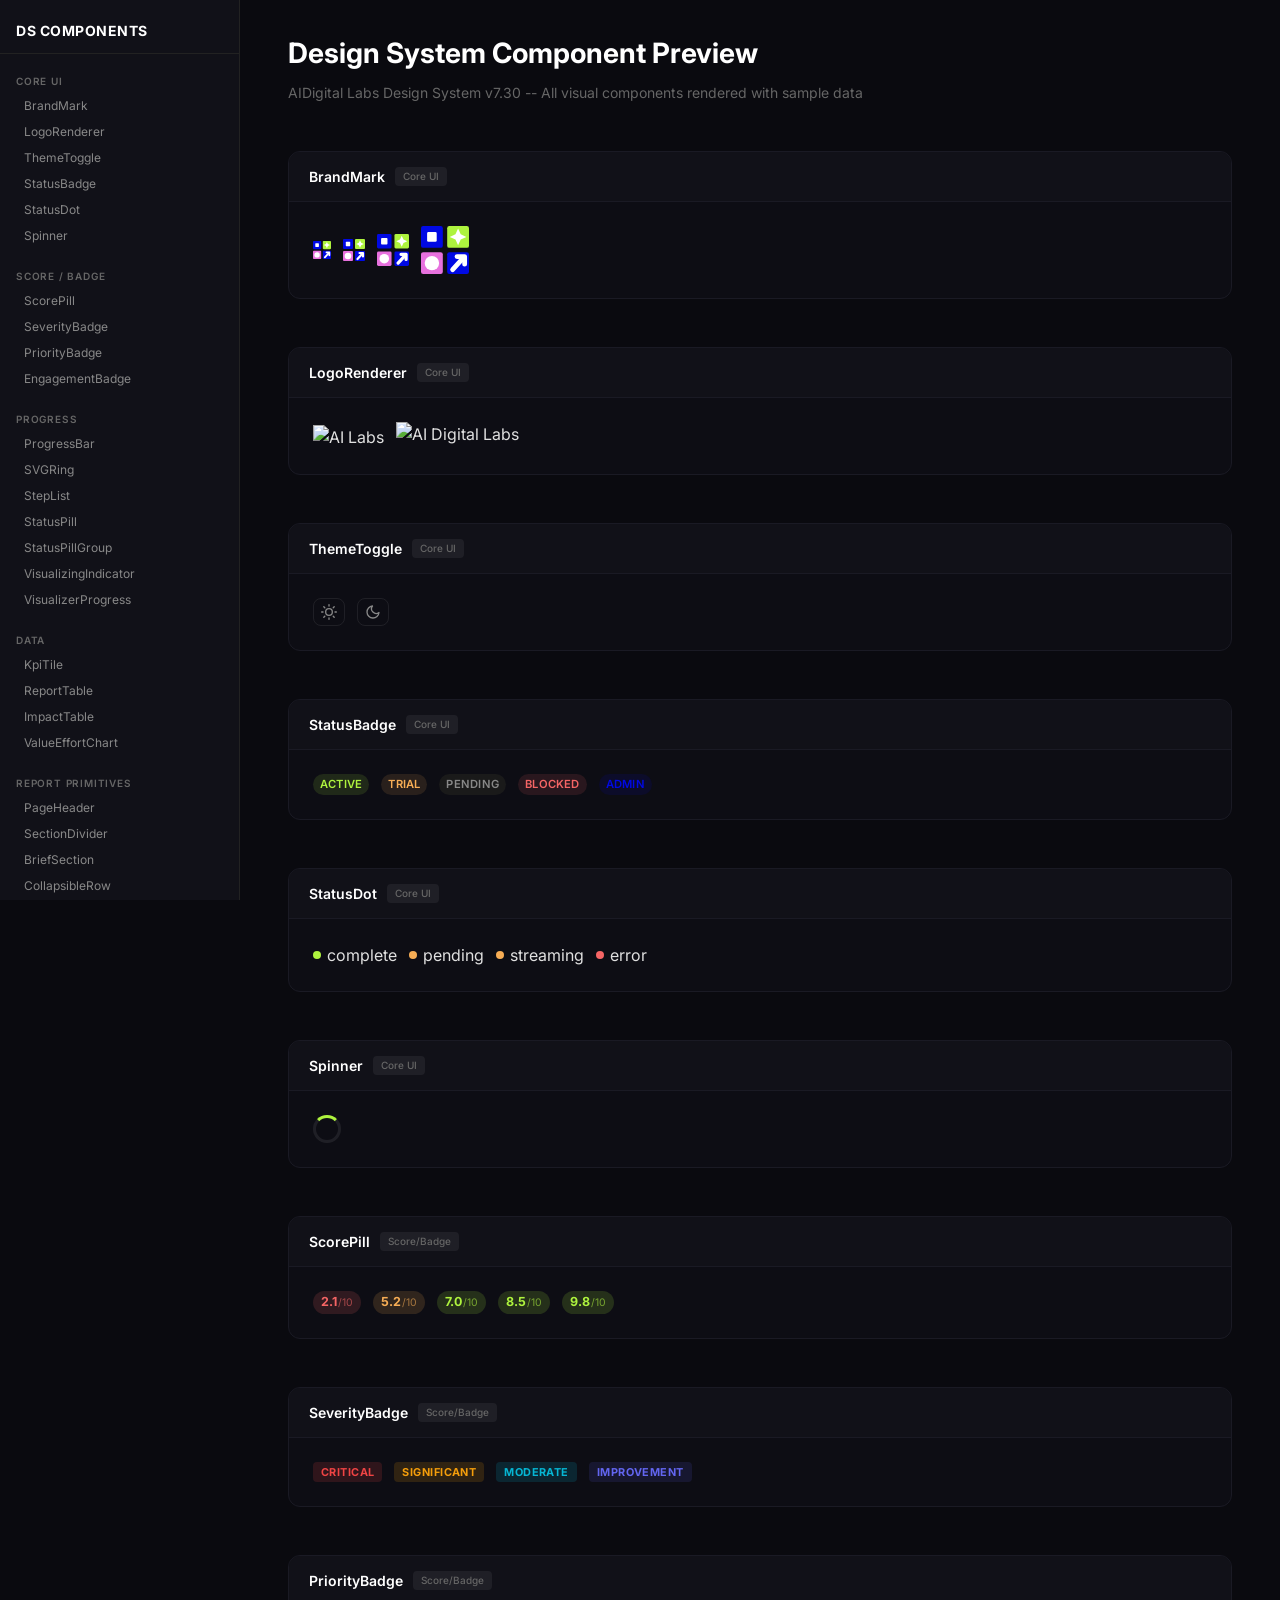
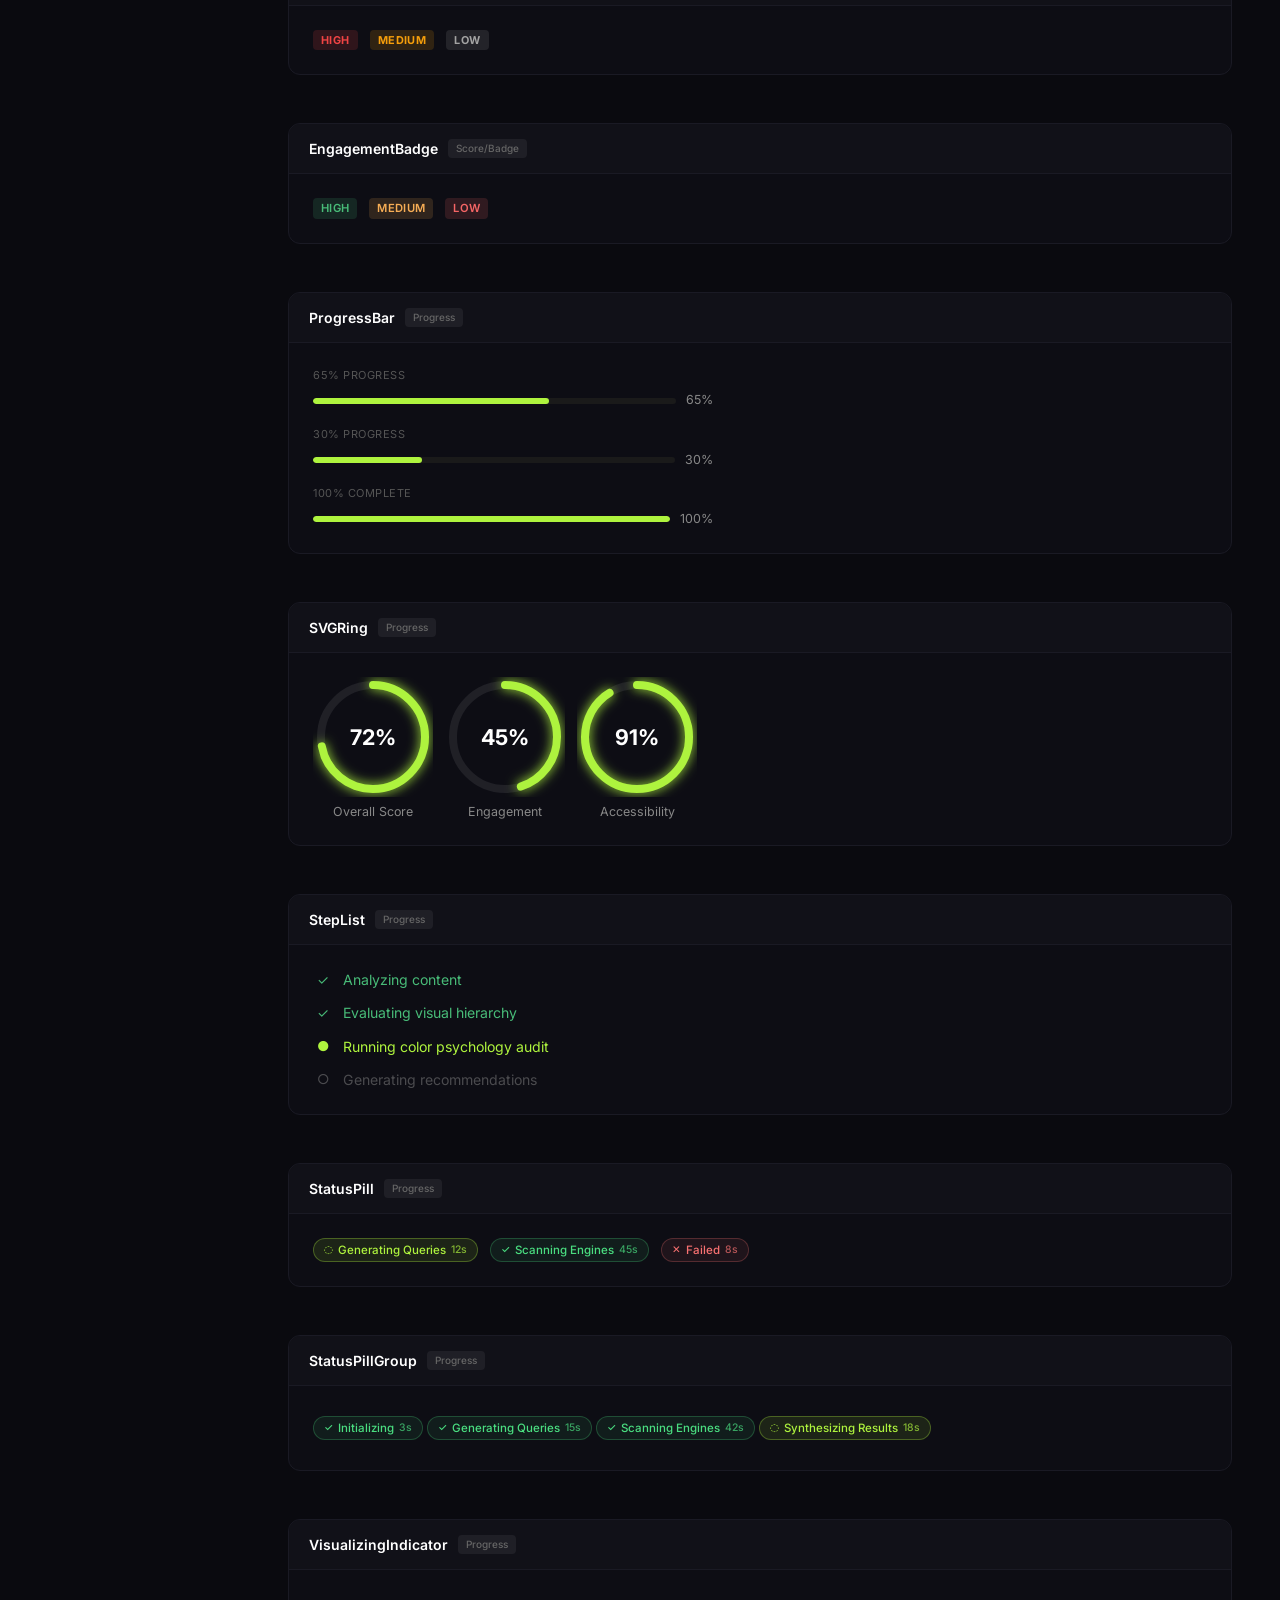
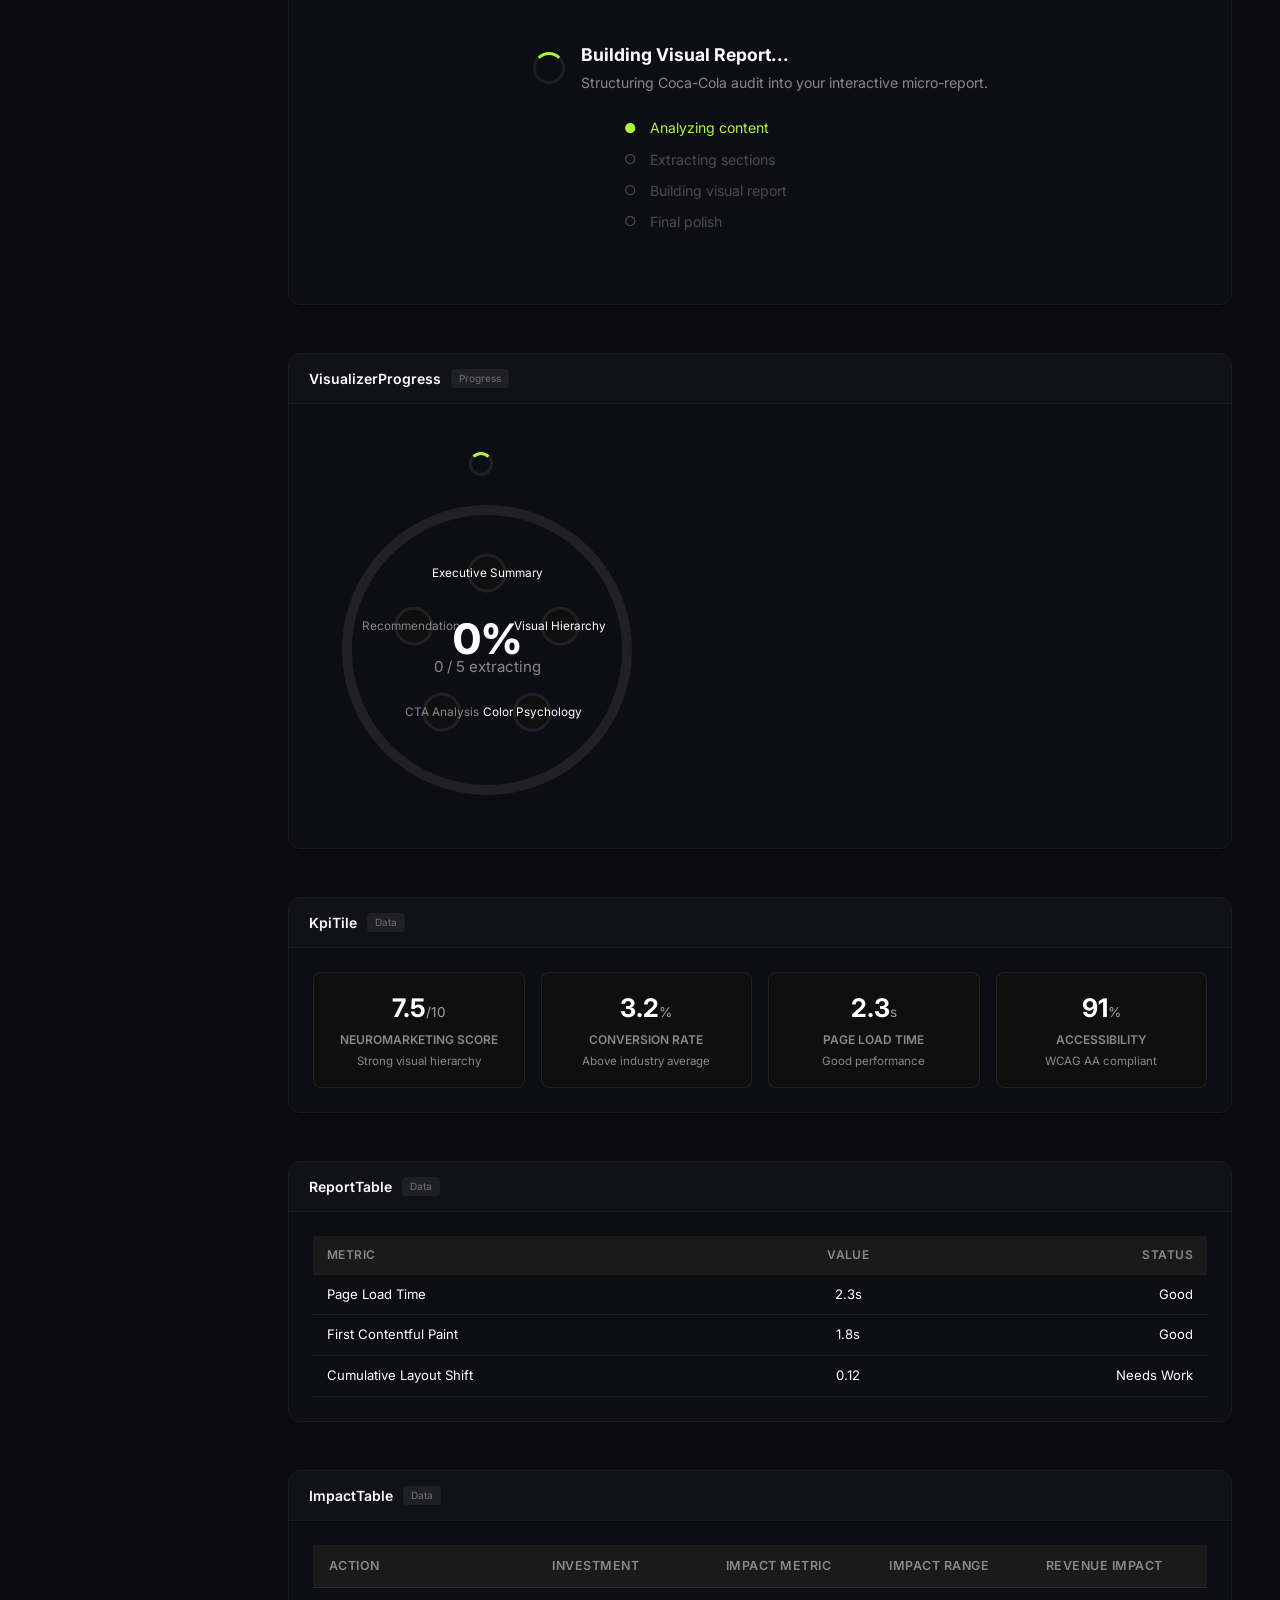
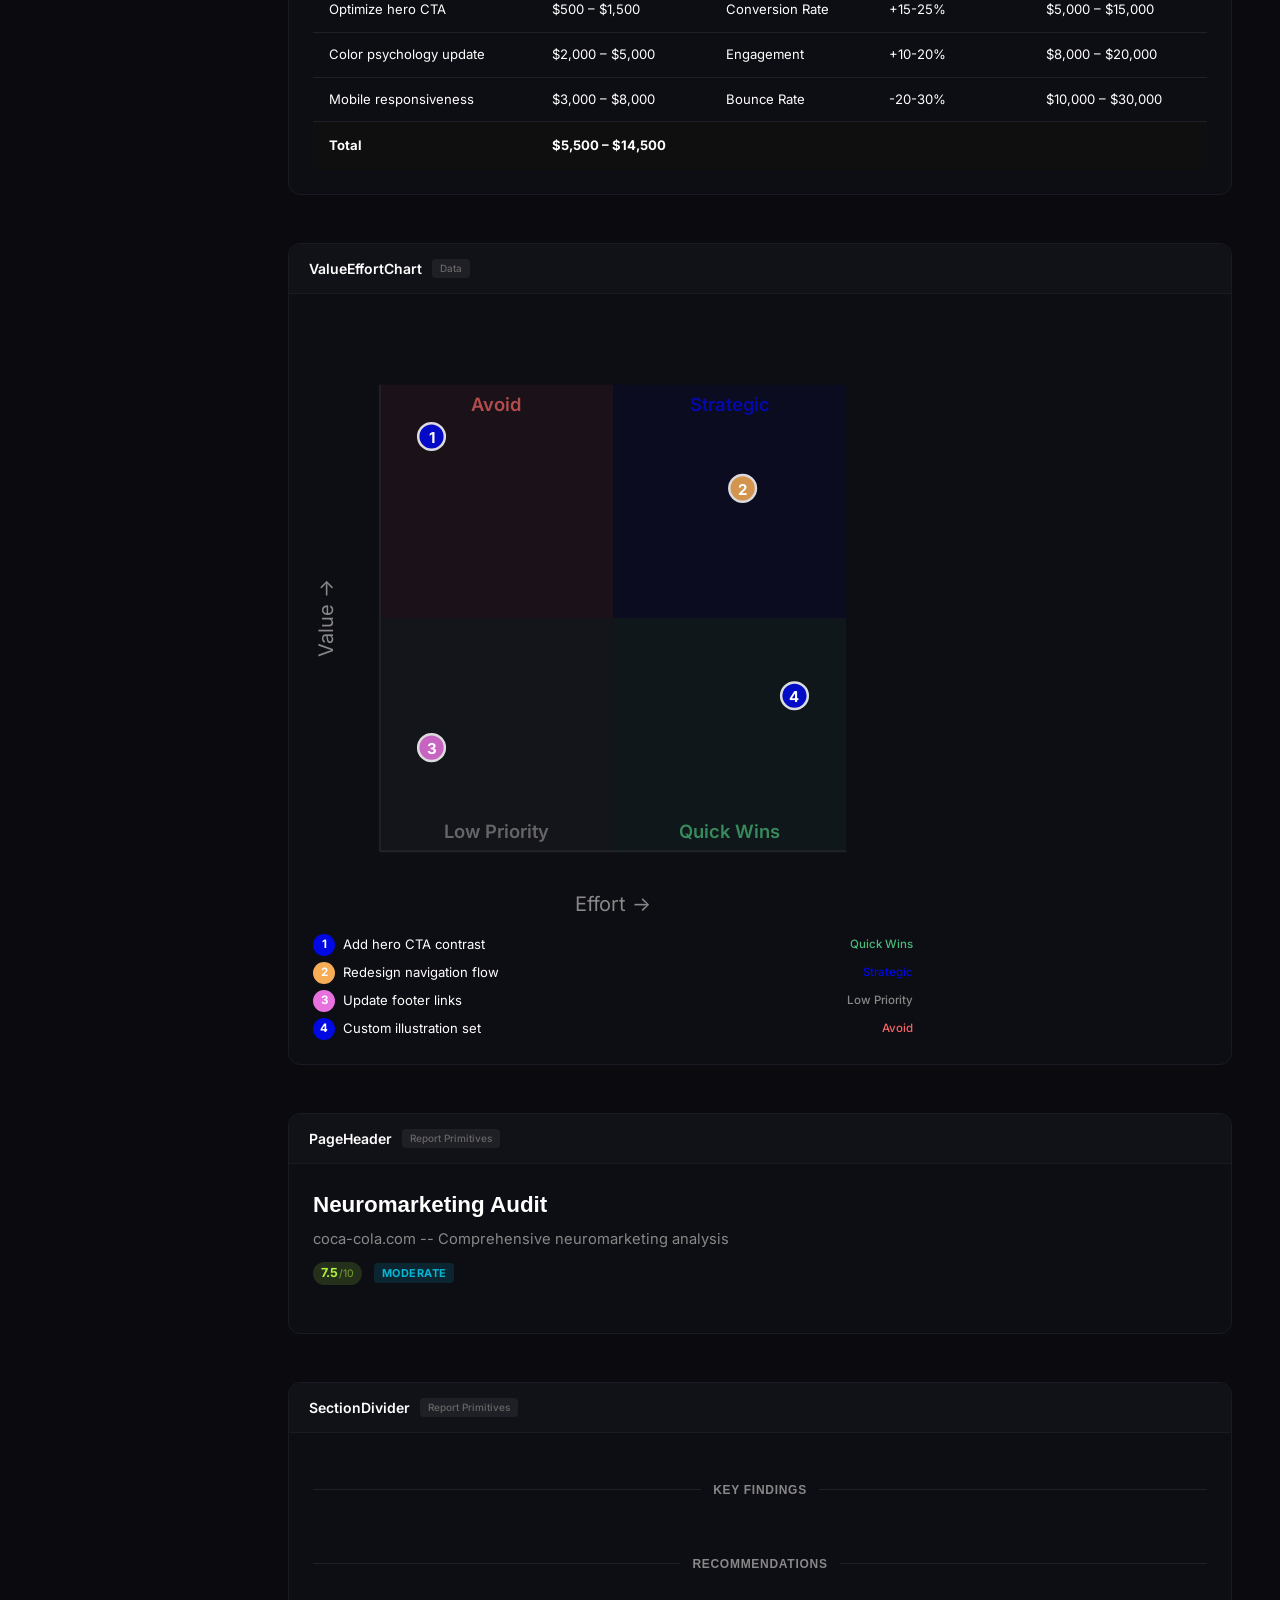
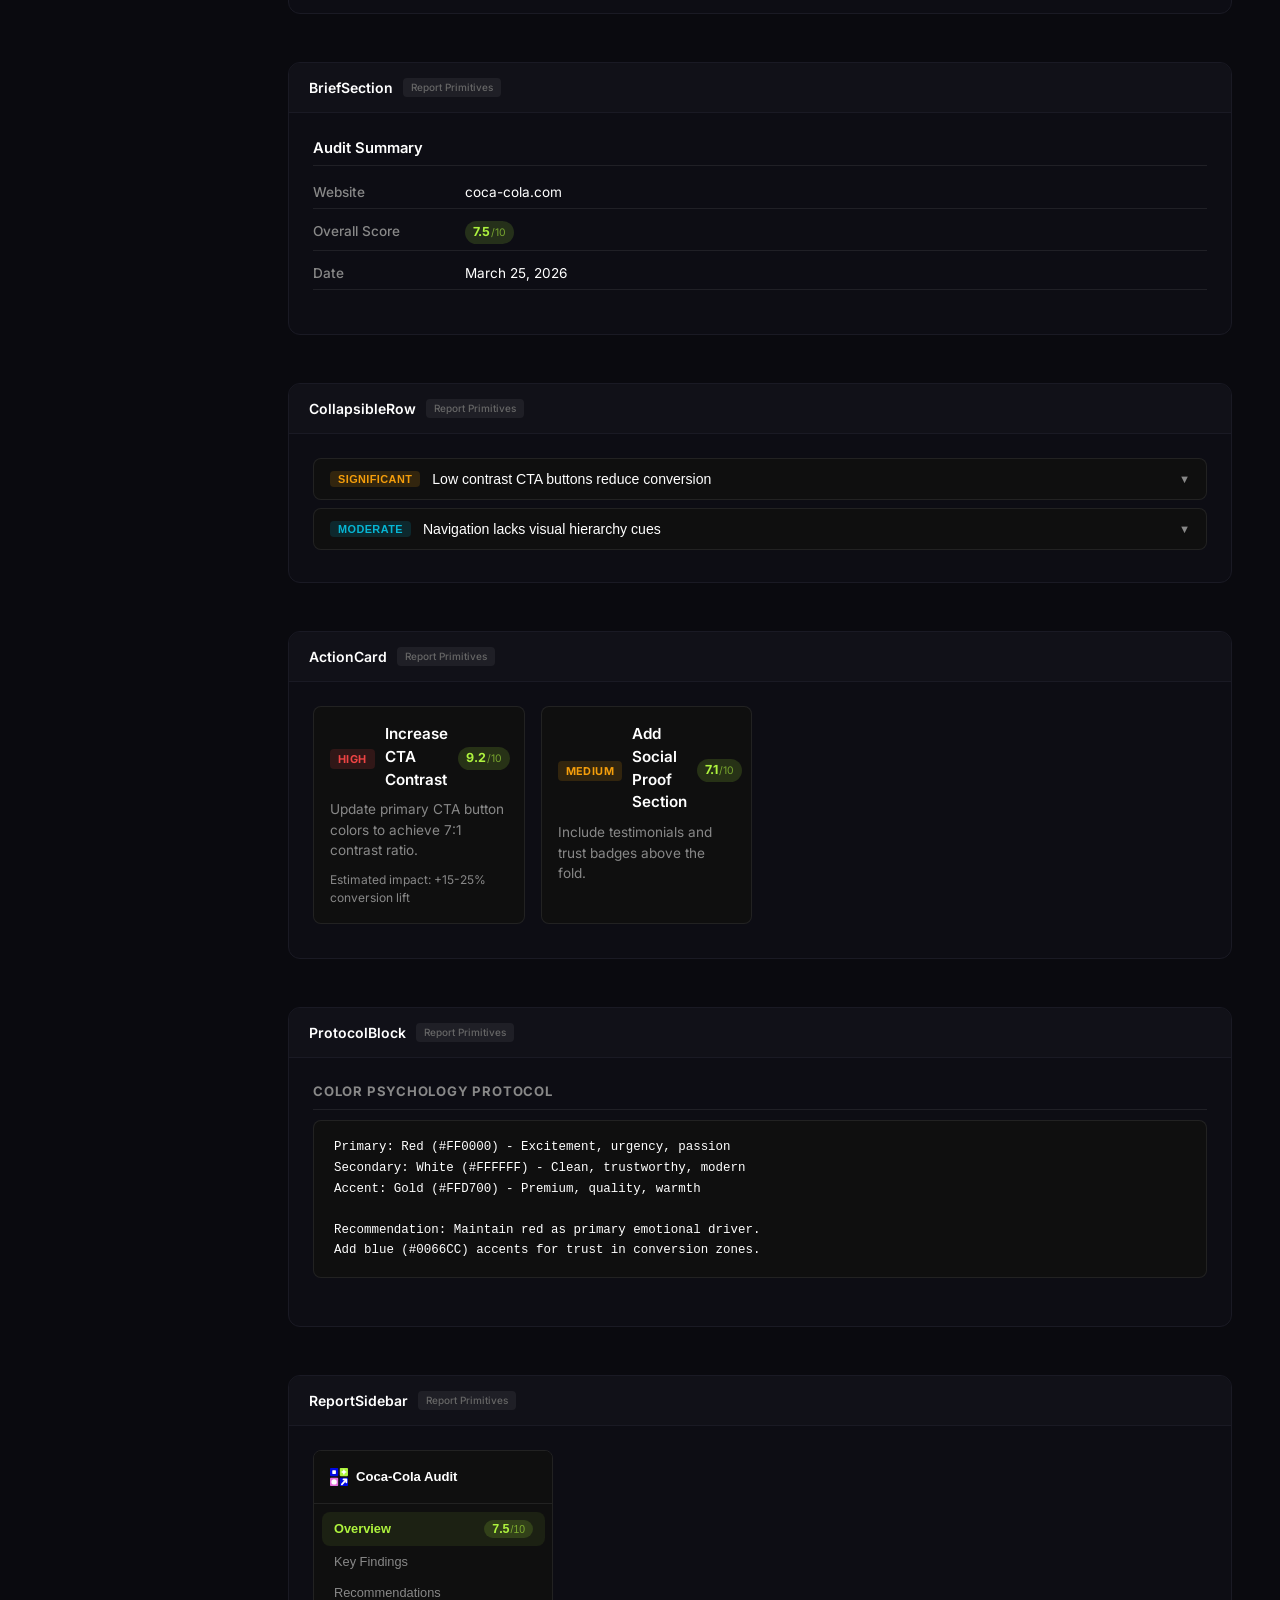
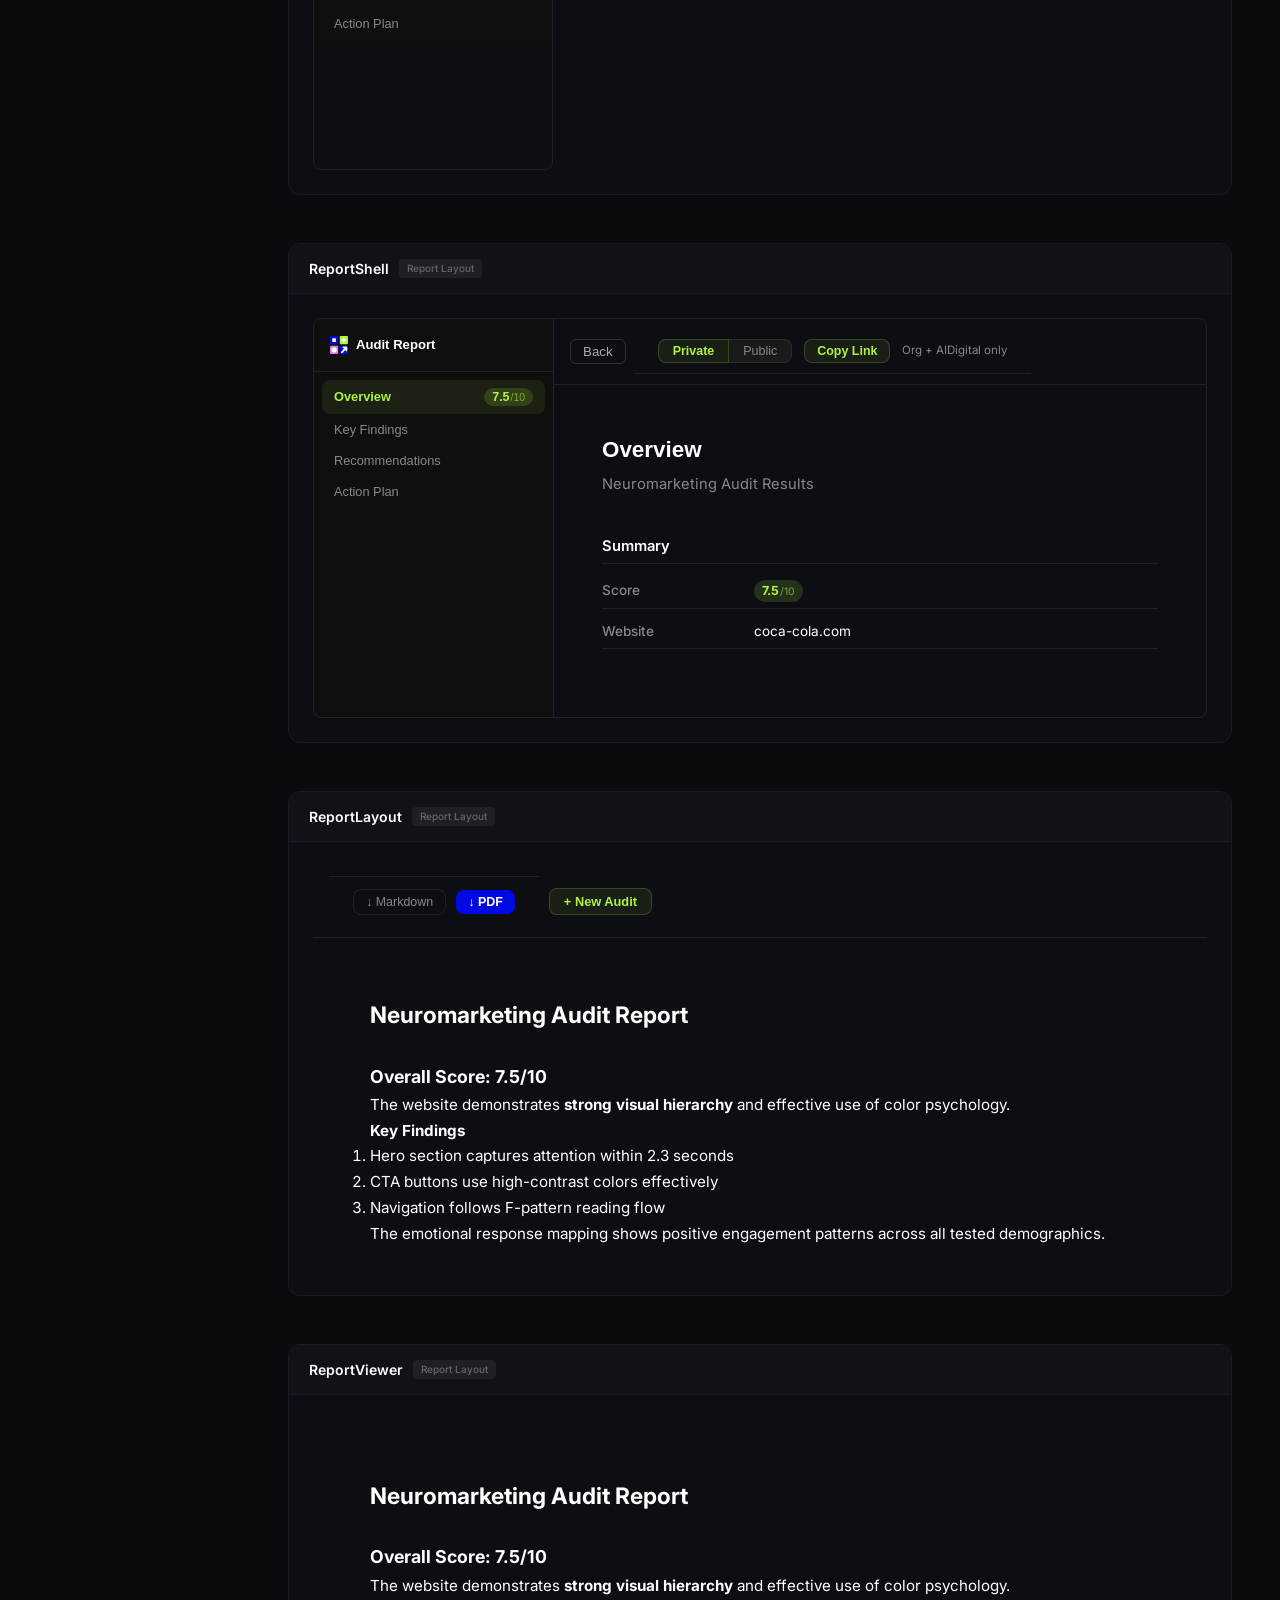
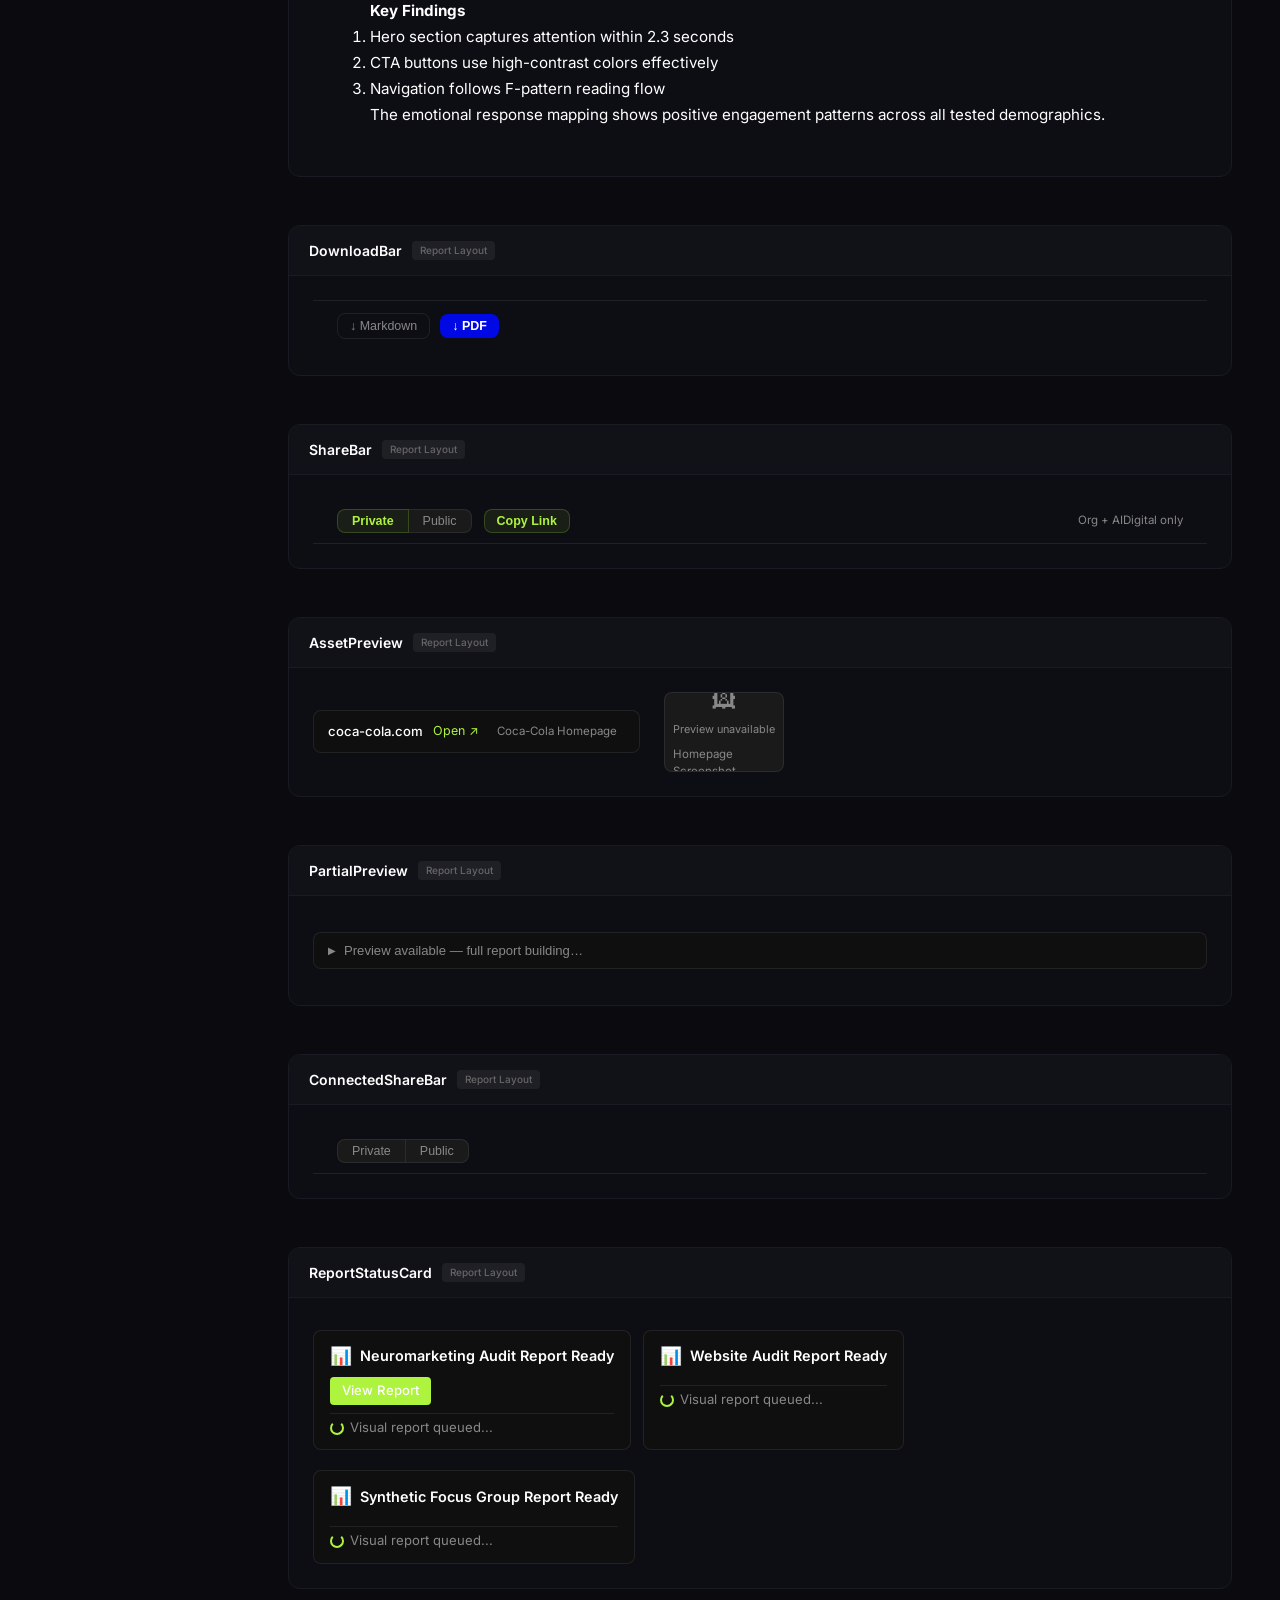
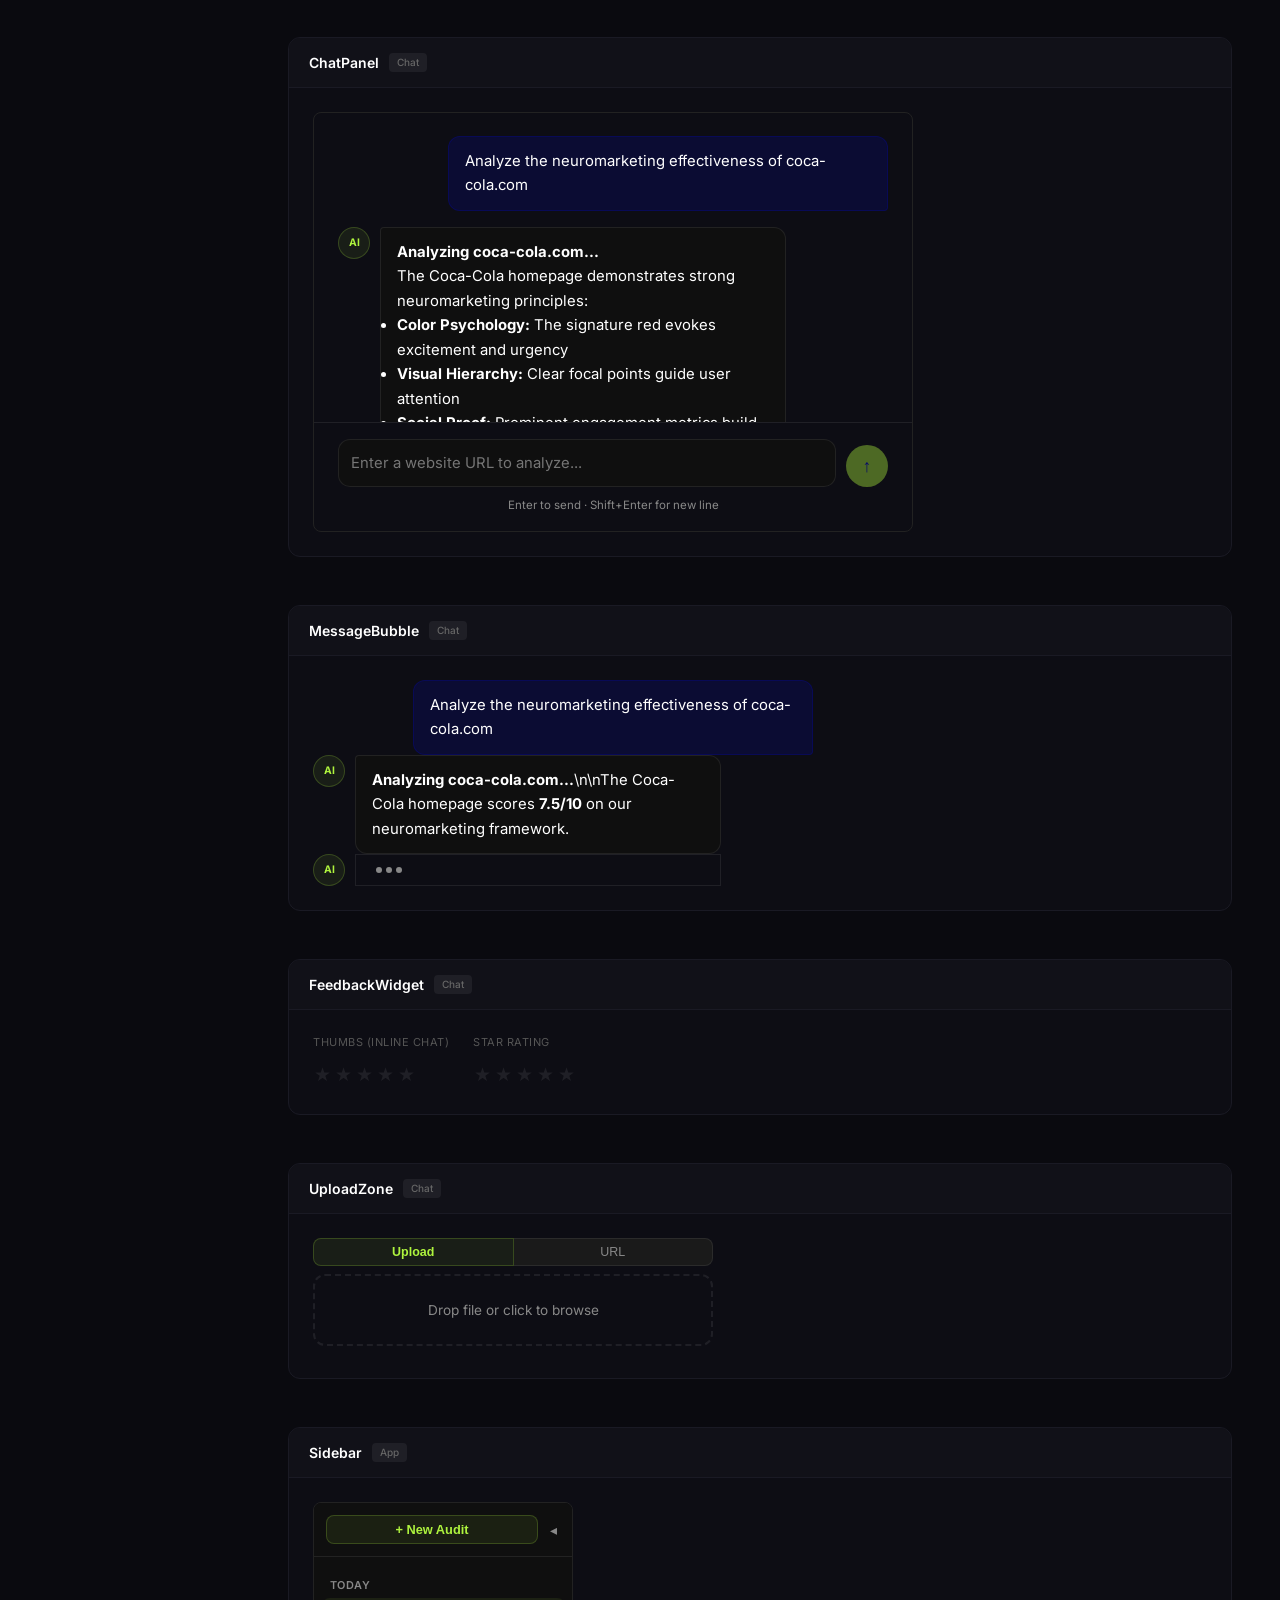
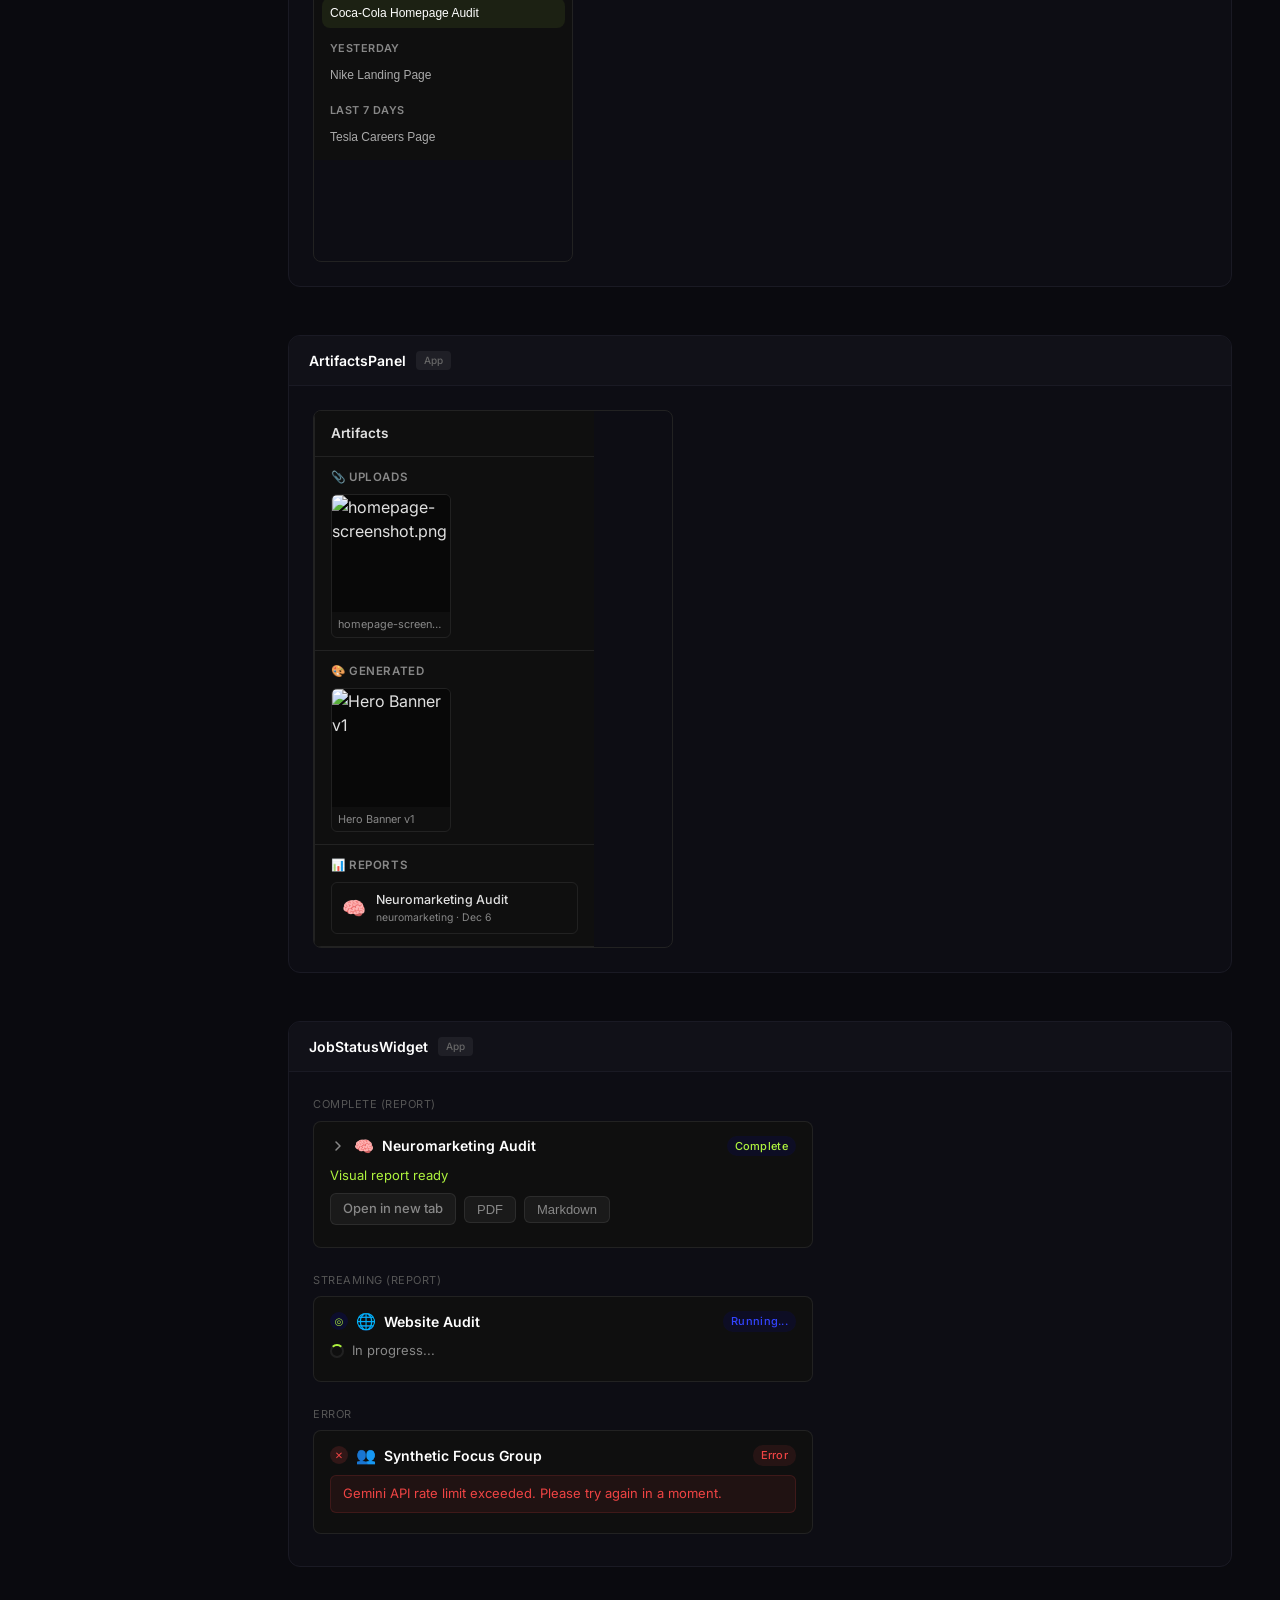
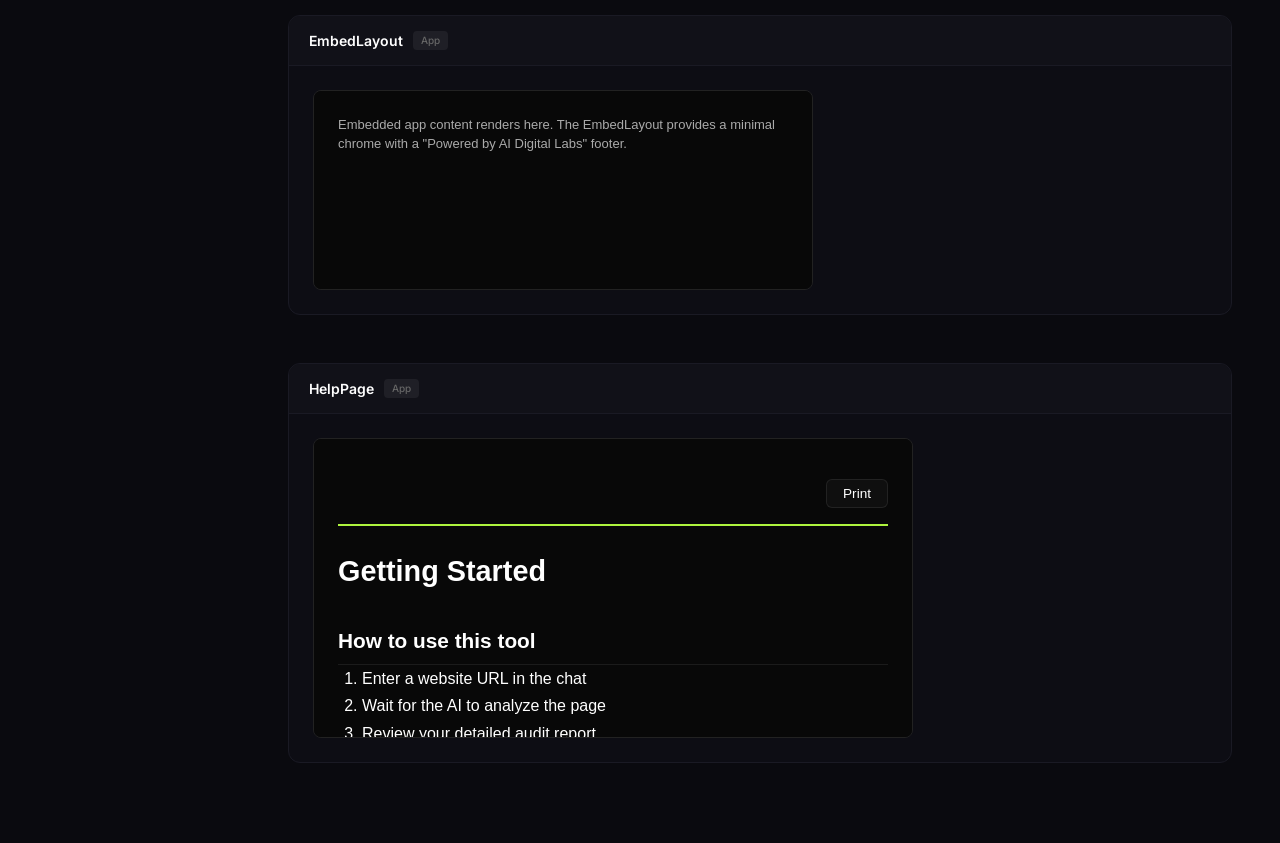
==== commit ab0b6097: "fix: light/dark theme sync + fresh manifest v7.39.4 + postMessage bridge - Preview iframes now recei" ====
--- a/preview/index.html
+++ b/preview/index.html
@@ -5,7 +5,7 @@
   <meta name="viewport" content="width=device-width, initial-scale=1.0">
   <title>DS Component Preview</title>
   <link rel="stylesheet" href="https://fonts.googleapis.com/css2?family=Inter:wght@400;500;600;700&display=swap">
-  <script type="module" crossorigin src="/preview/assets/index-BYTH8Kev.js"></script>
+  <script type="module" crossorigin src="/preview/assets/index-B6FZEYBl.js"></script>
   <link rel="stylesheet" crossorigin href="/preview/assets/index-BTWtZVa3.css">
 </head>
 <body>
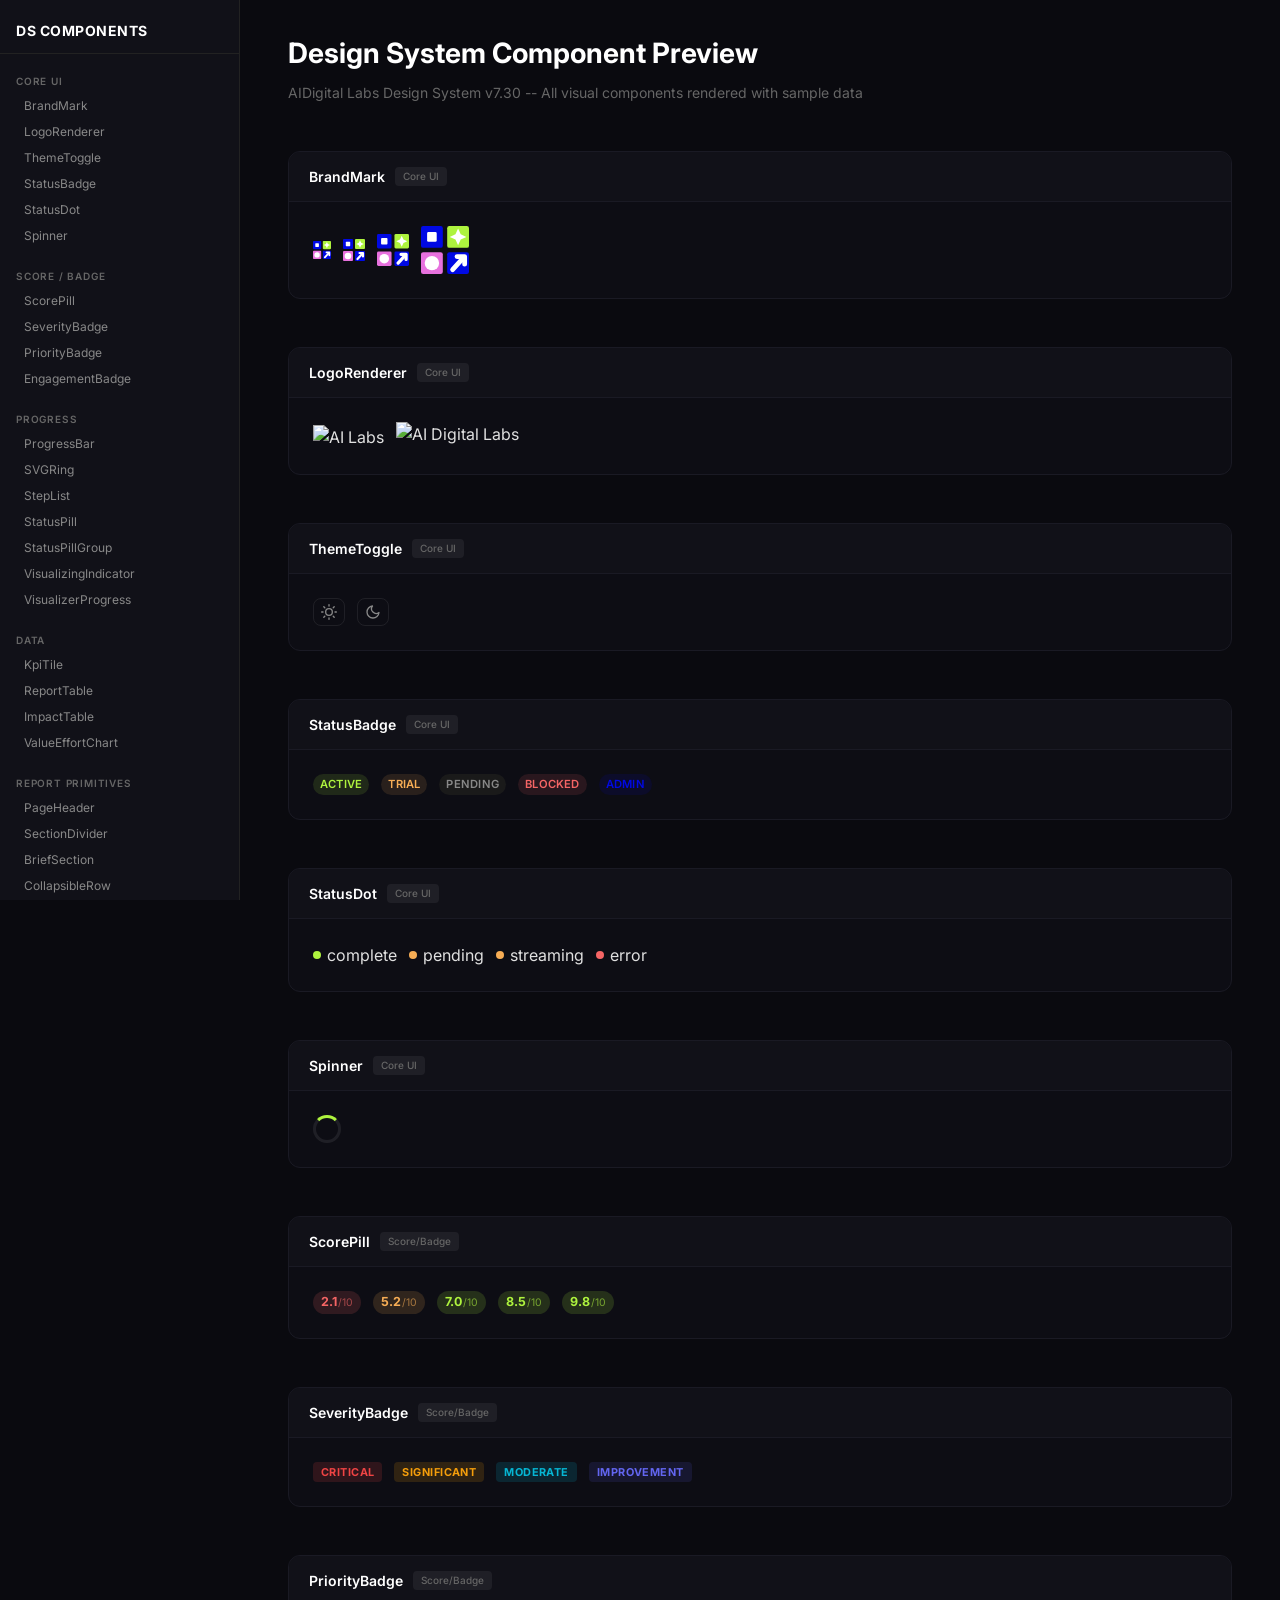
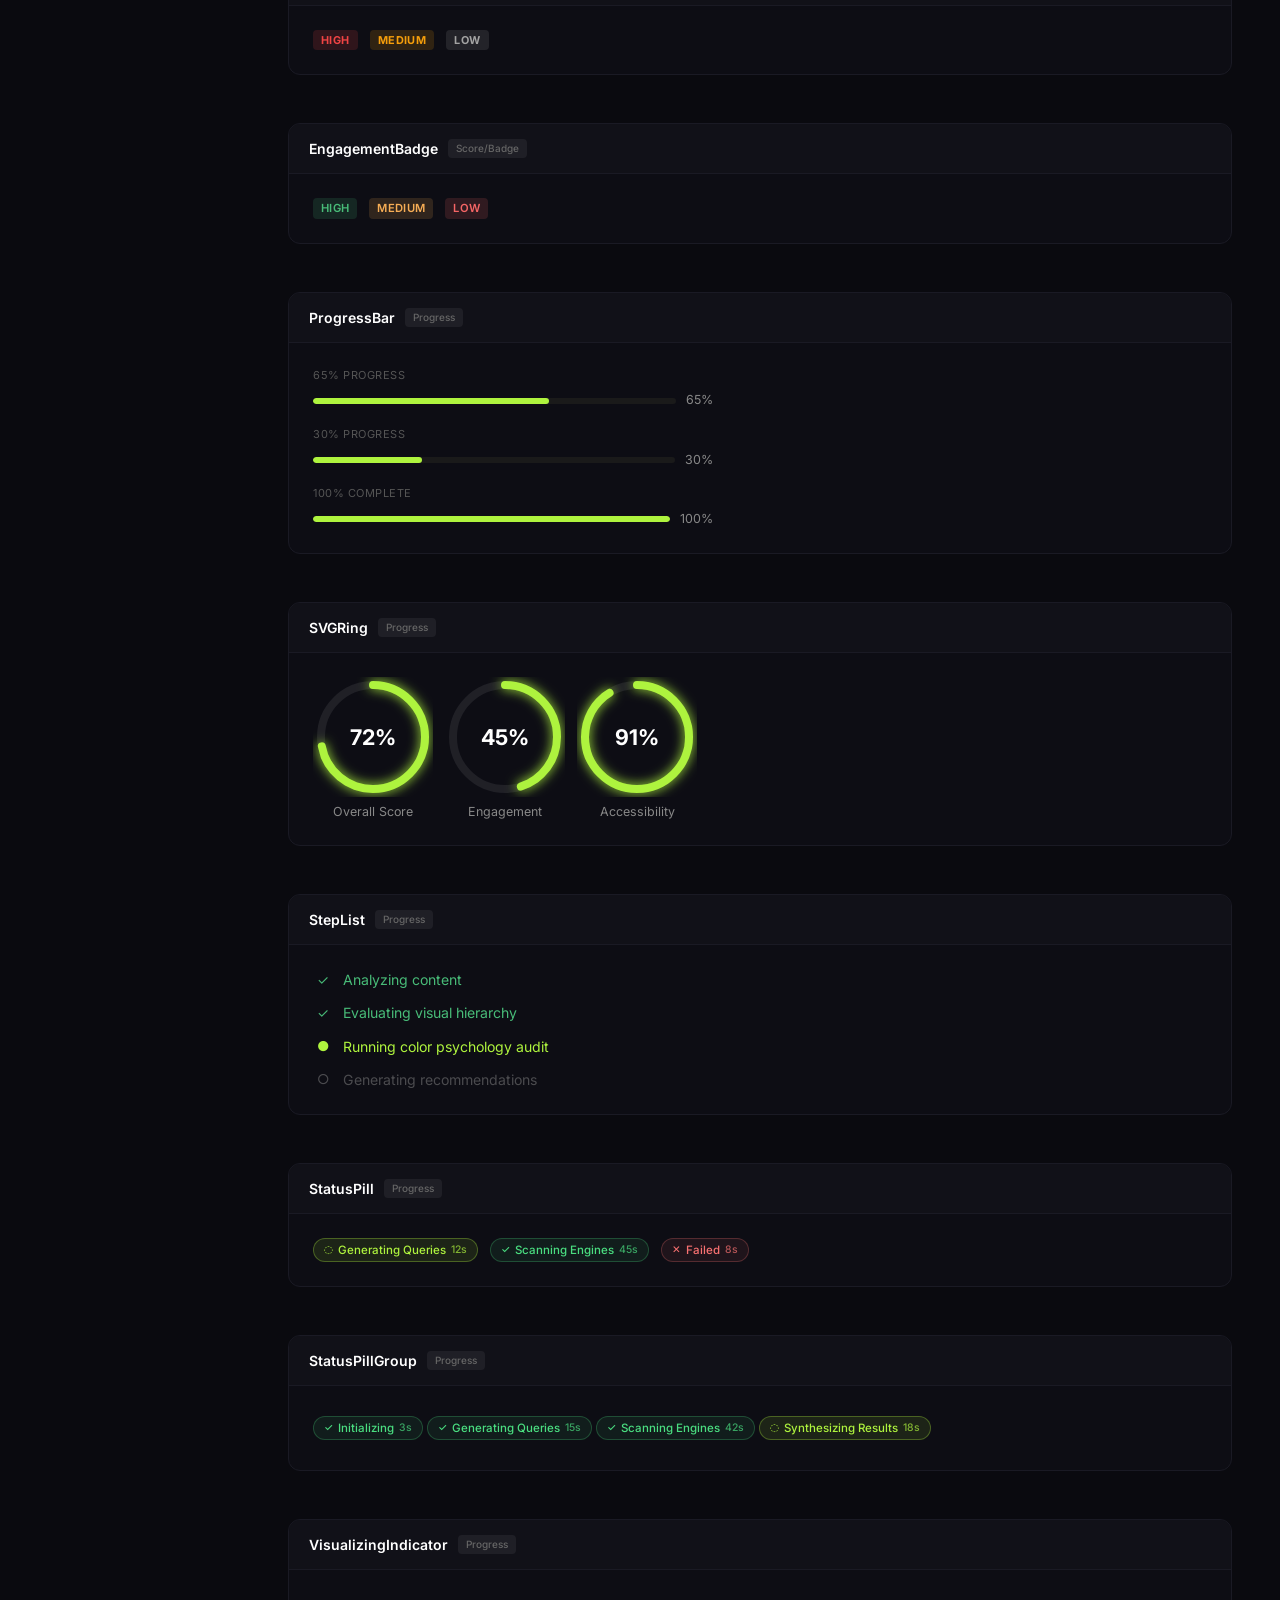
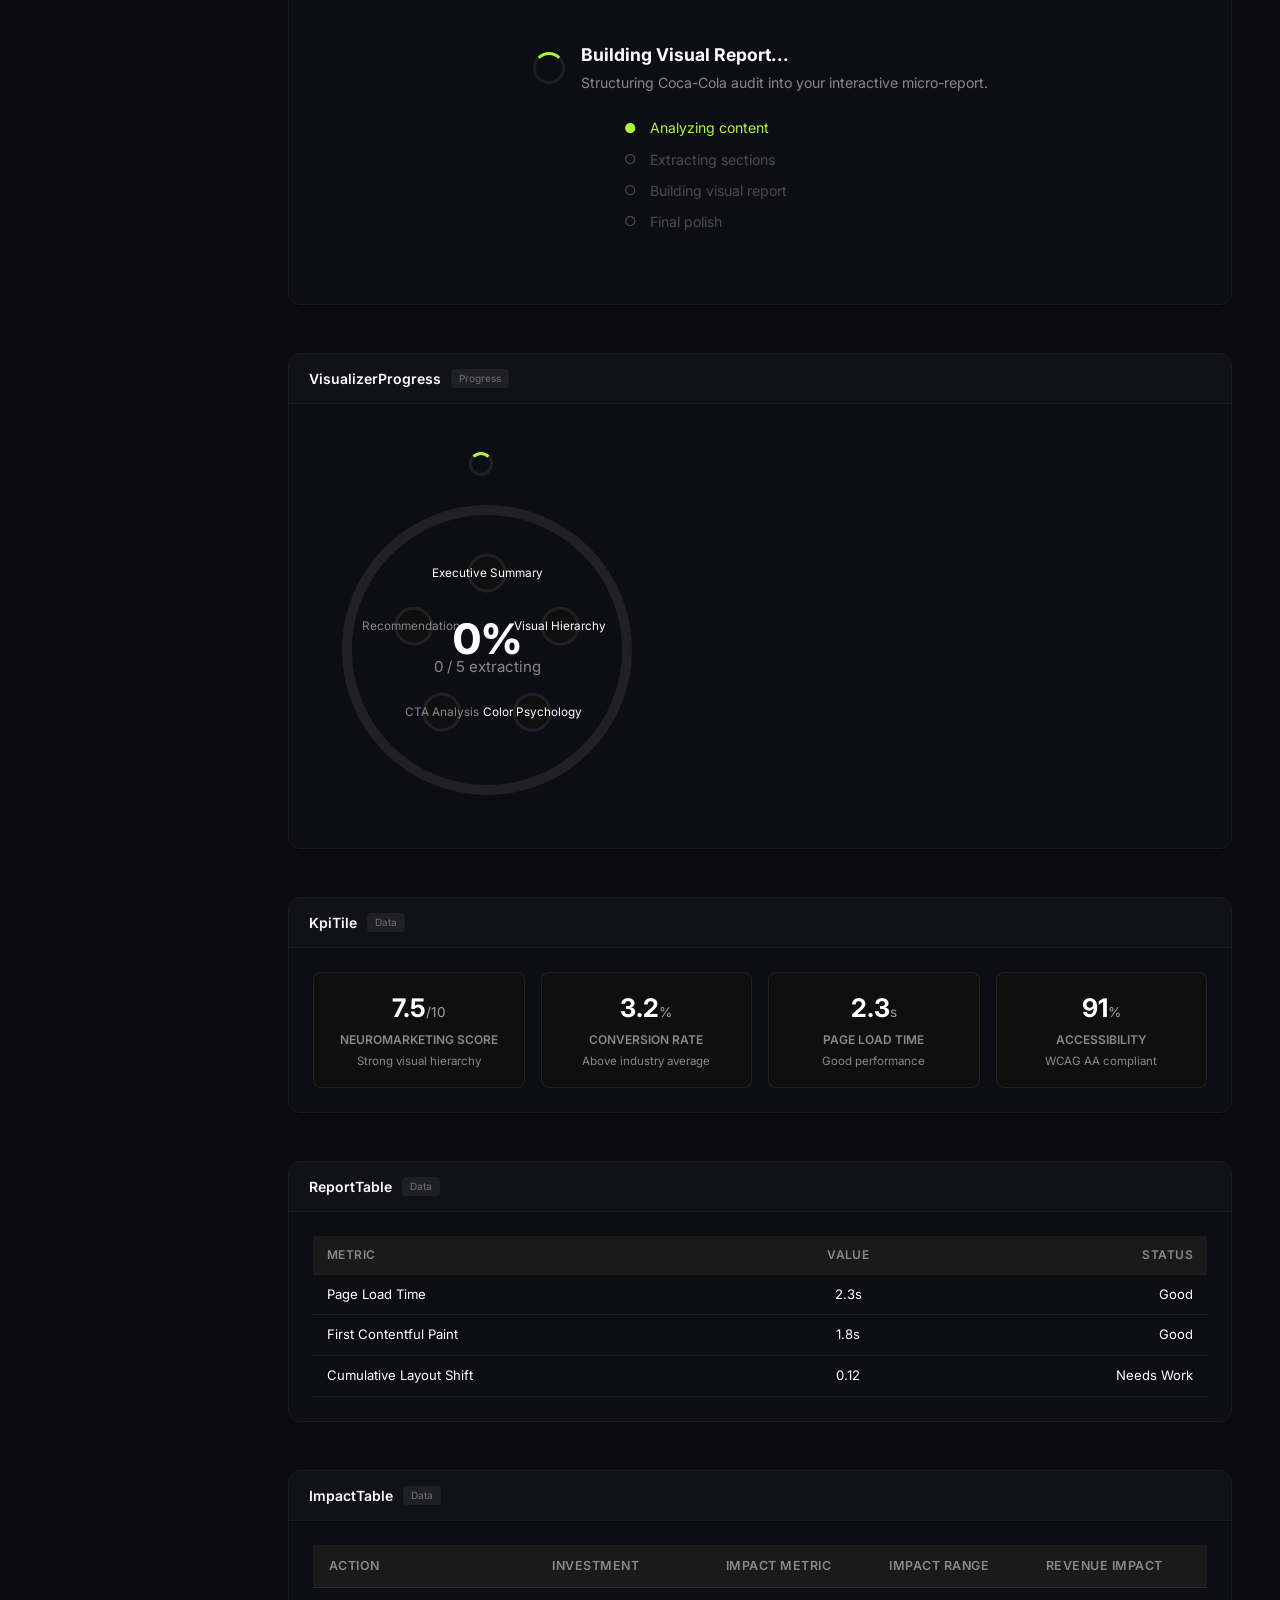
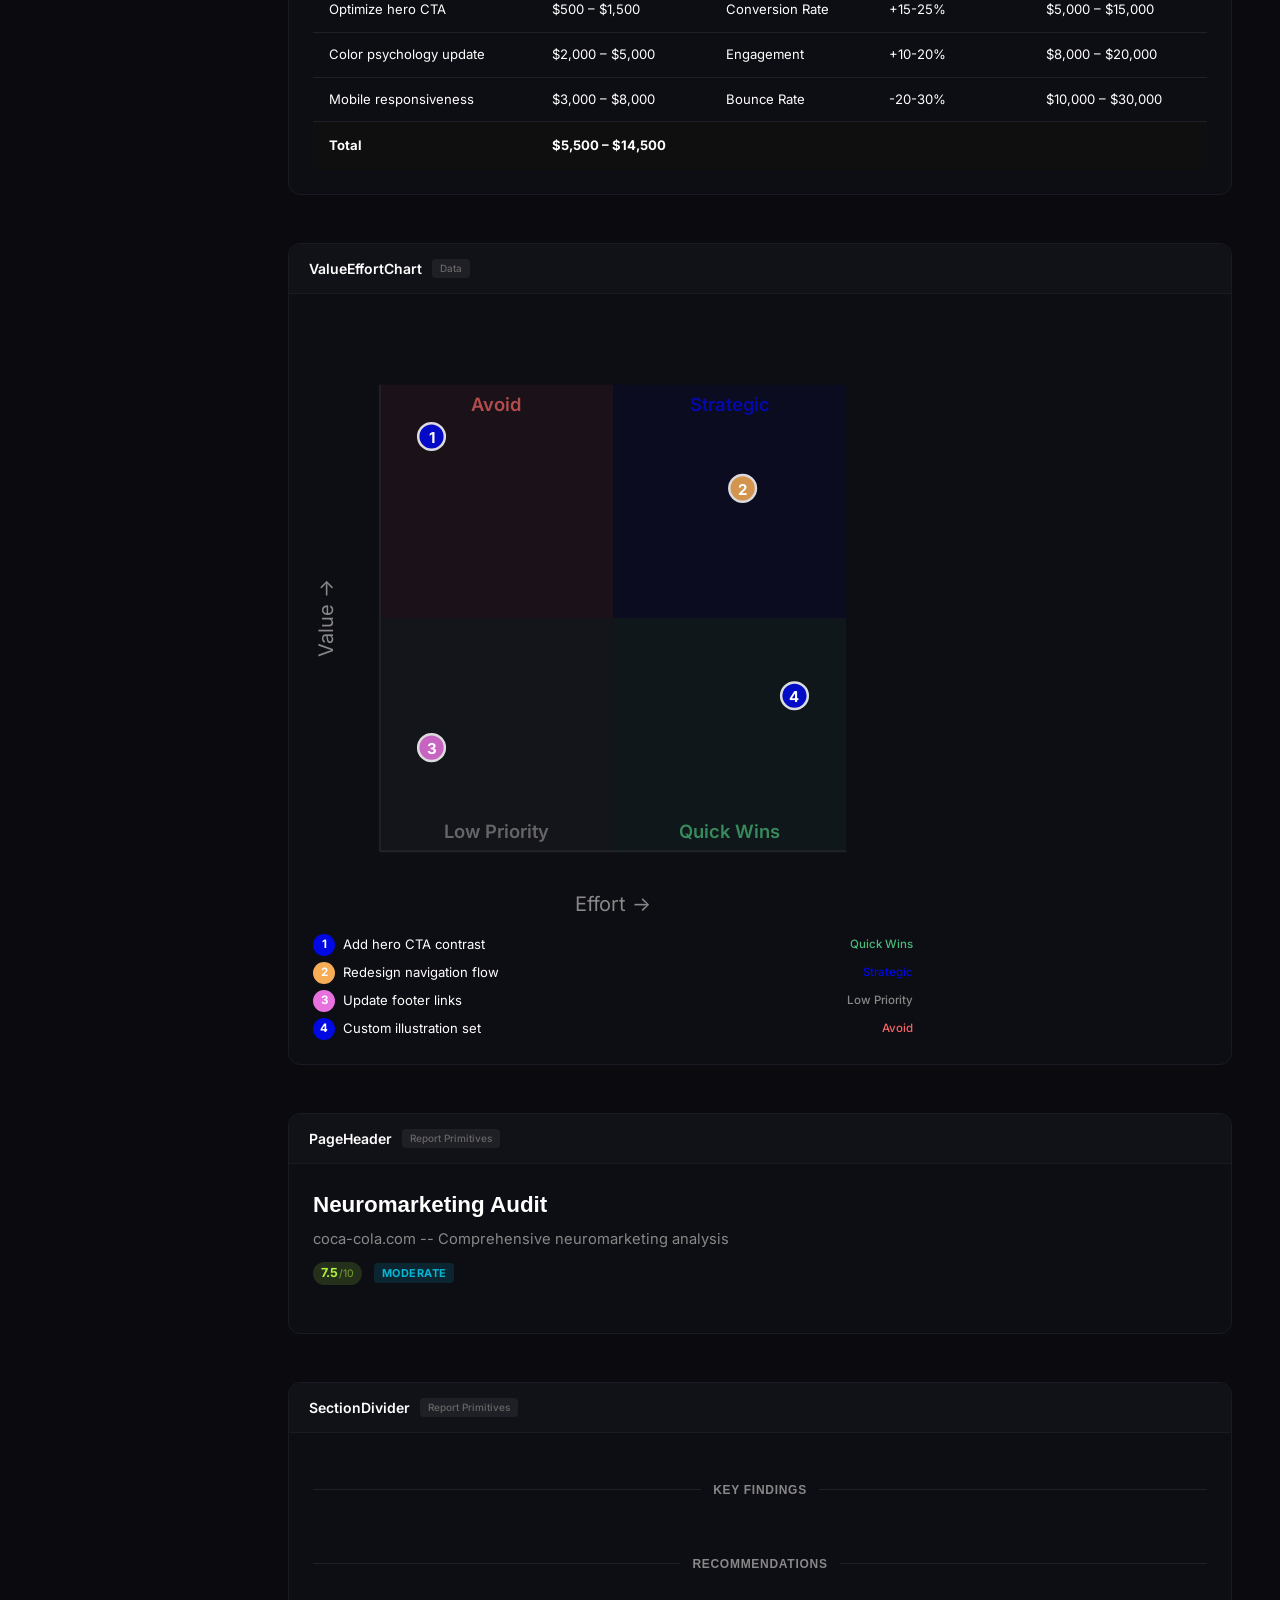
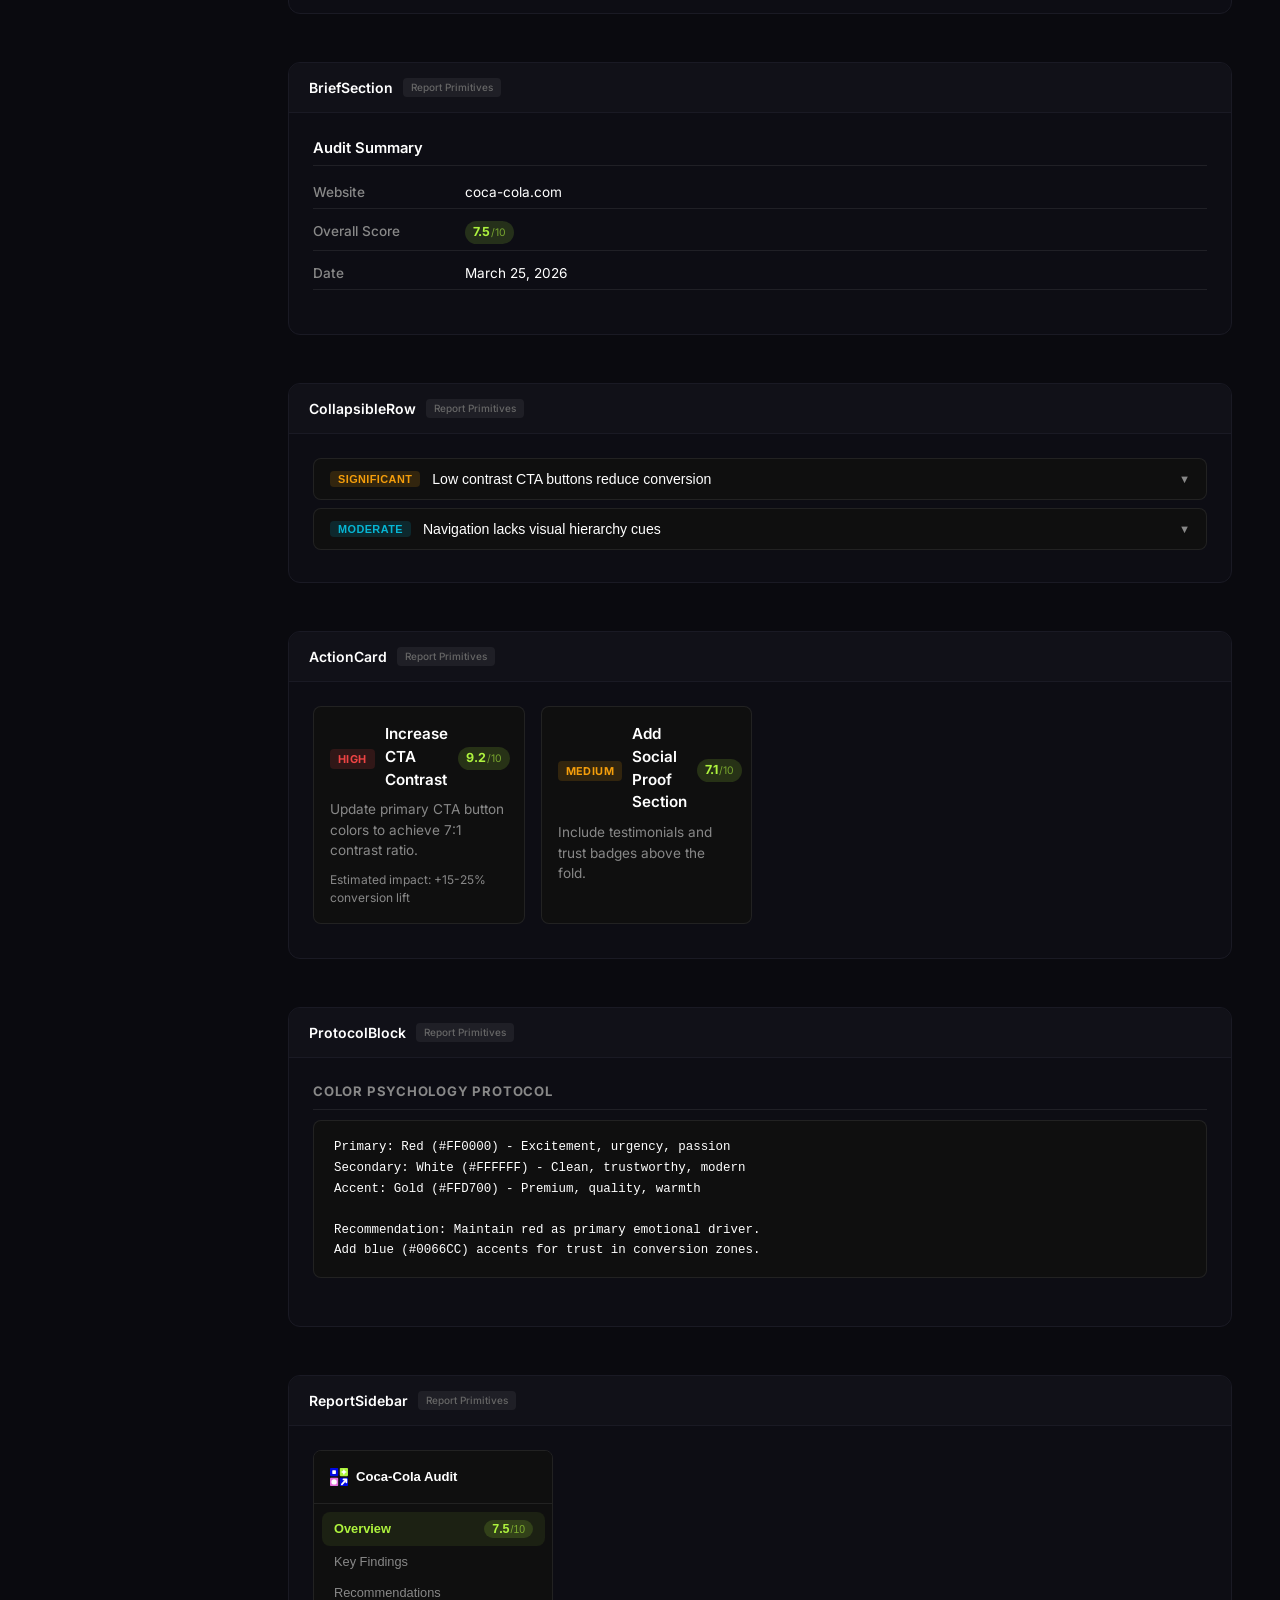
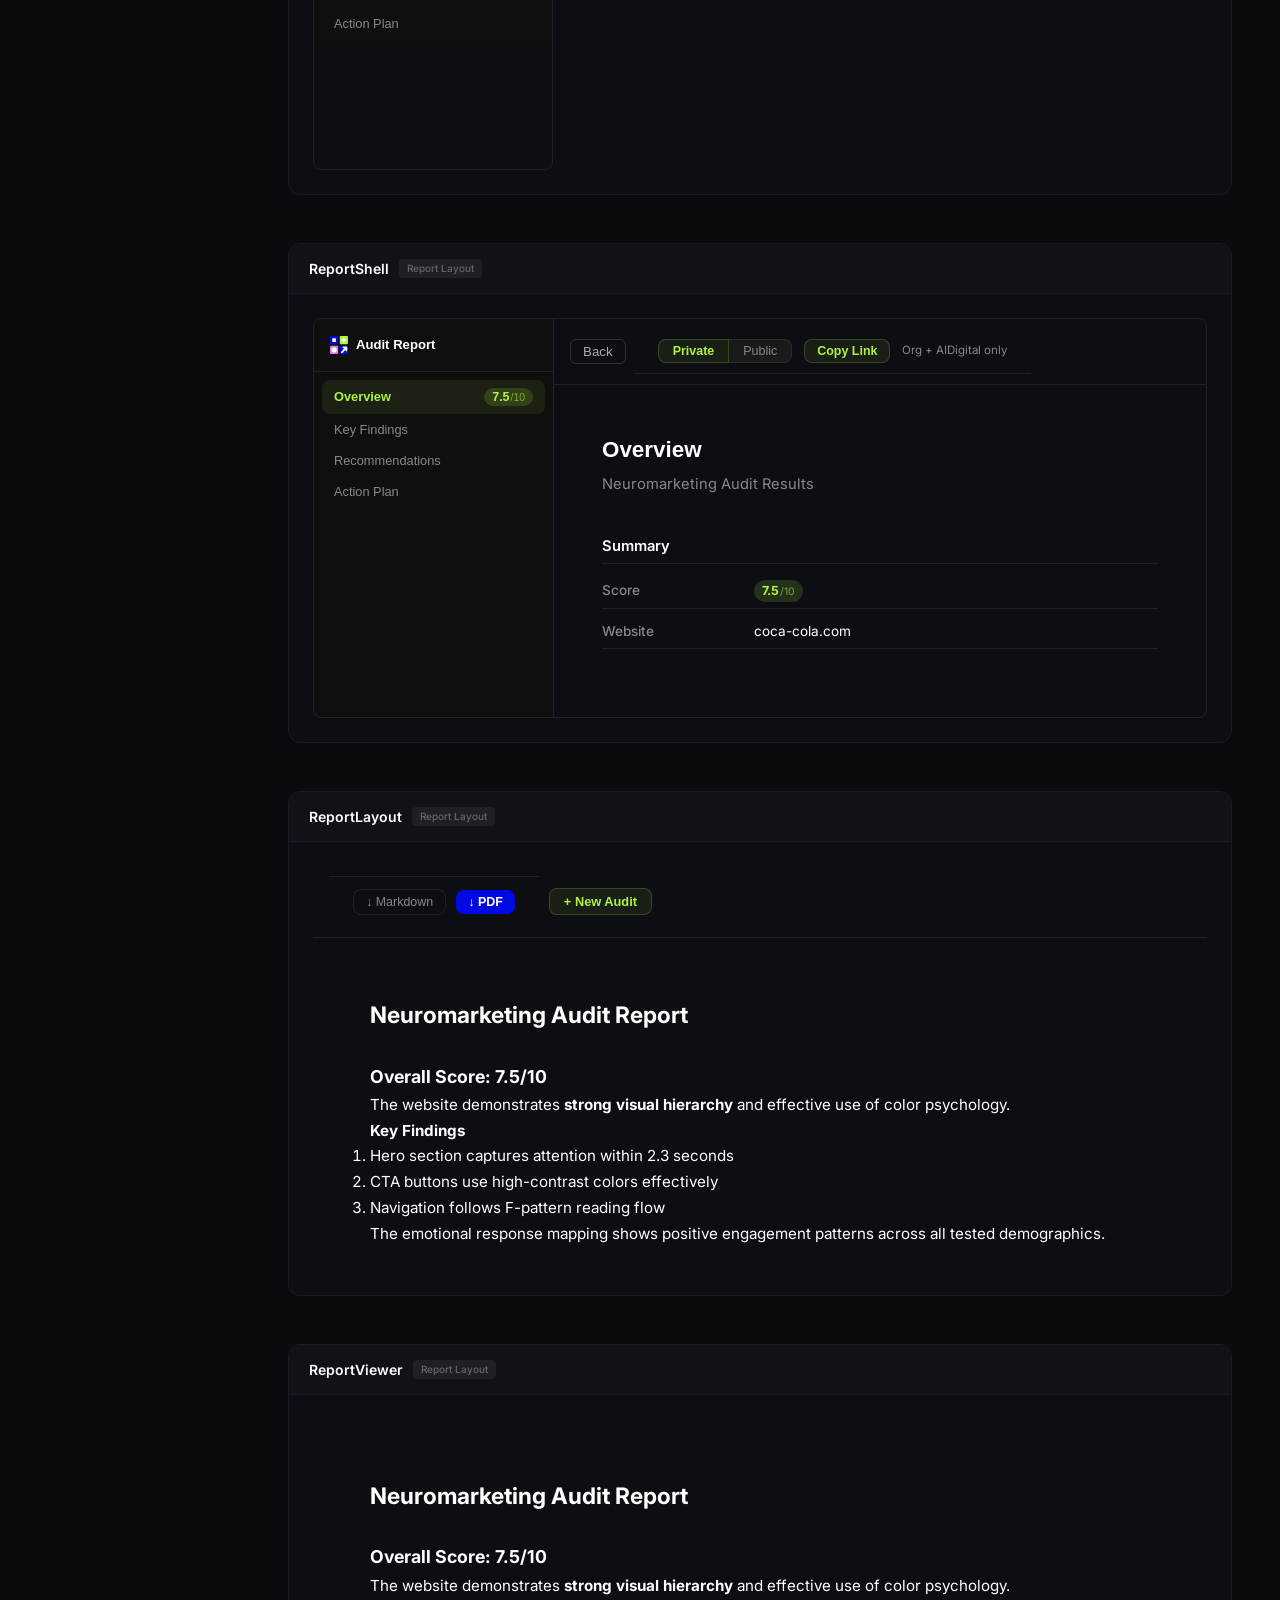
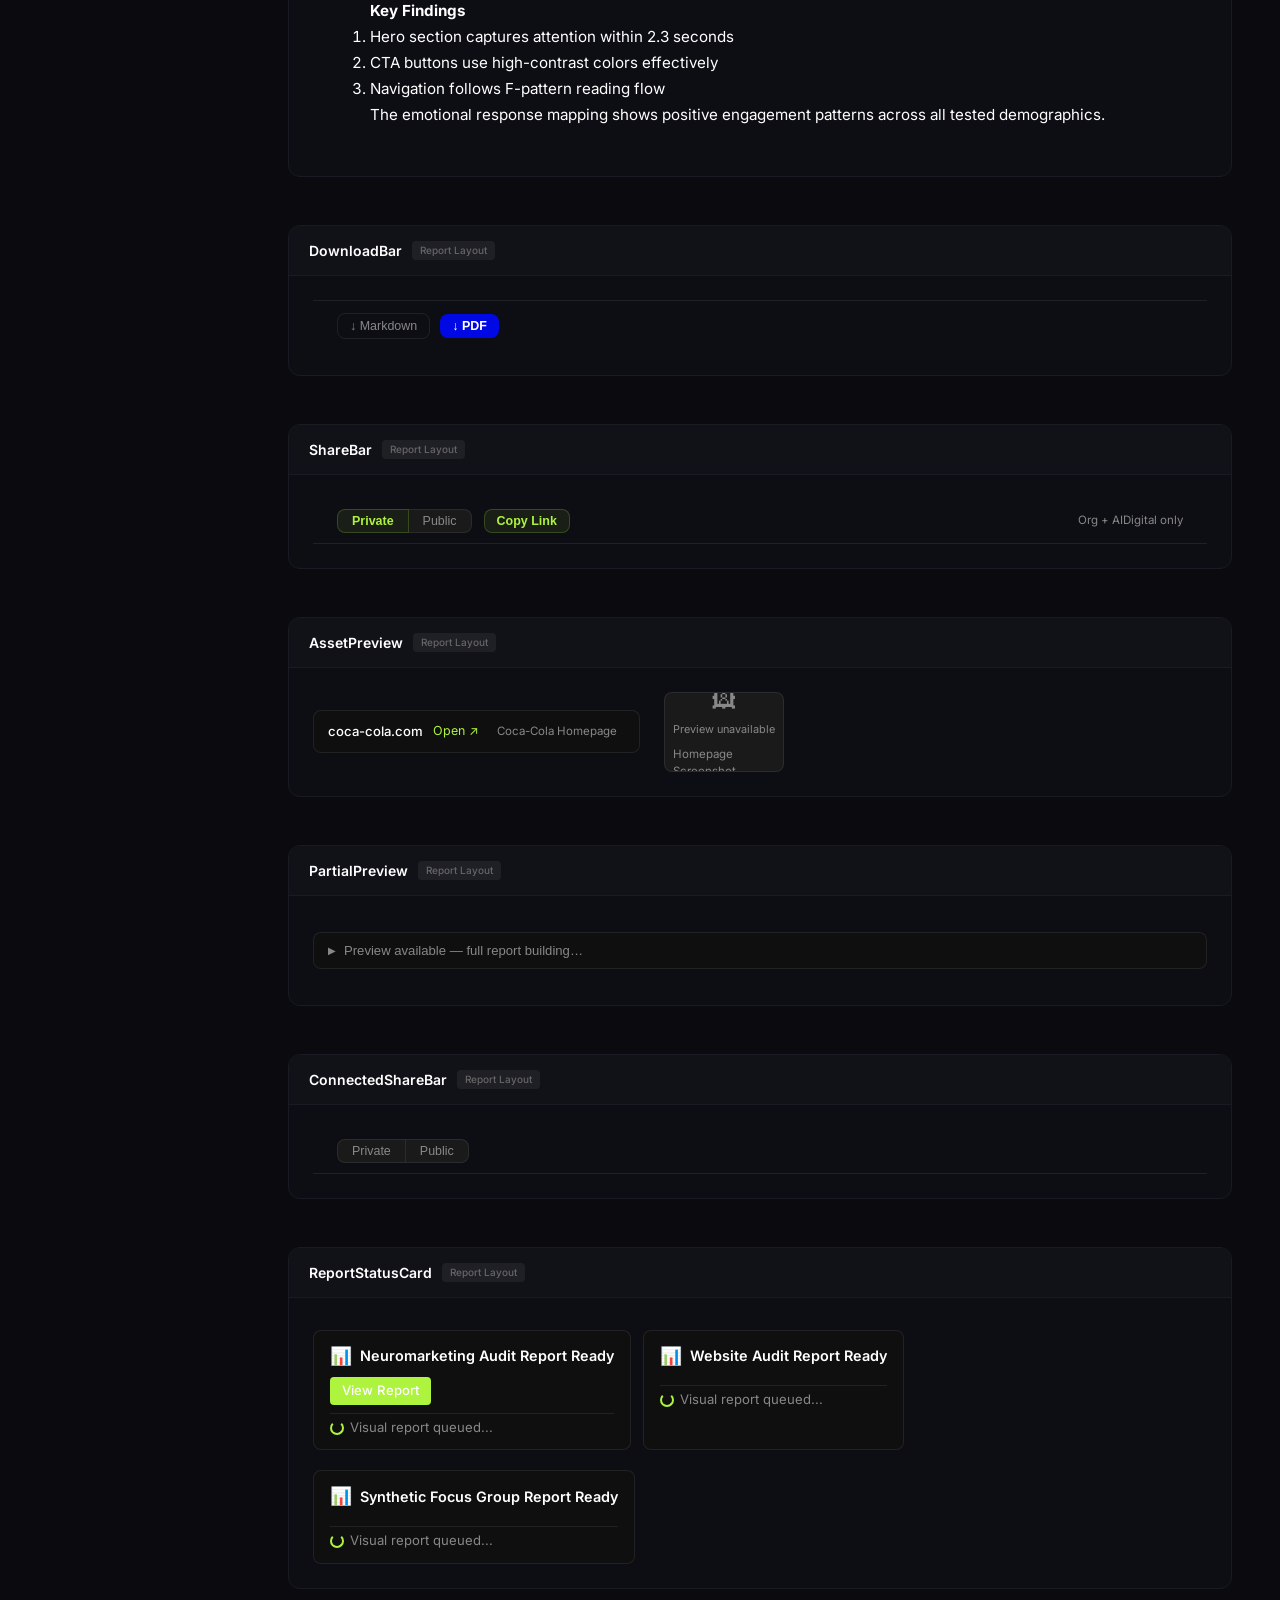
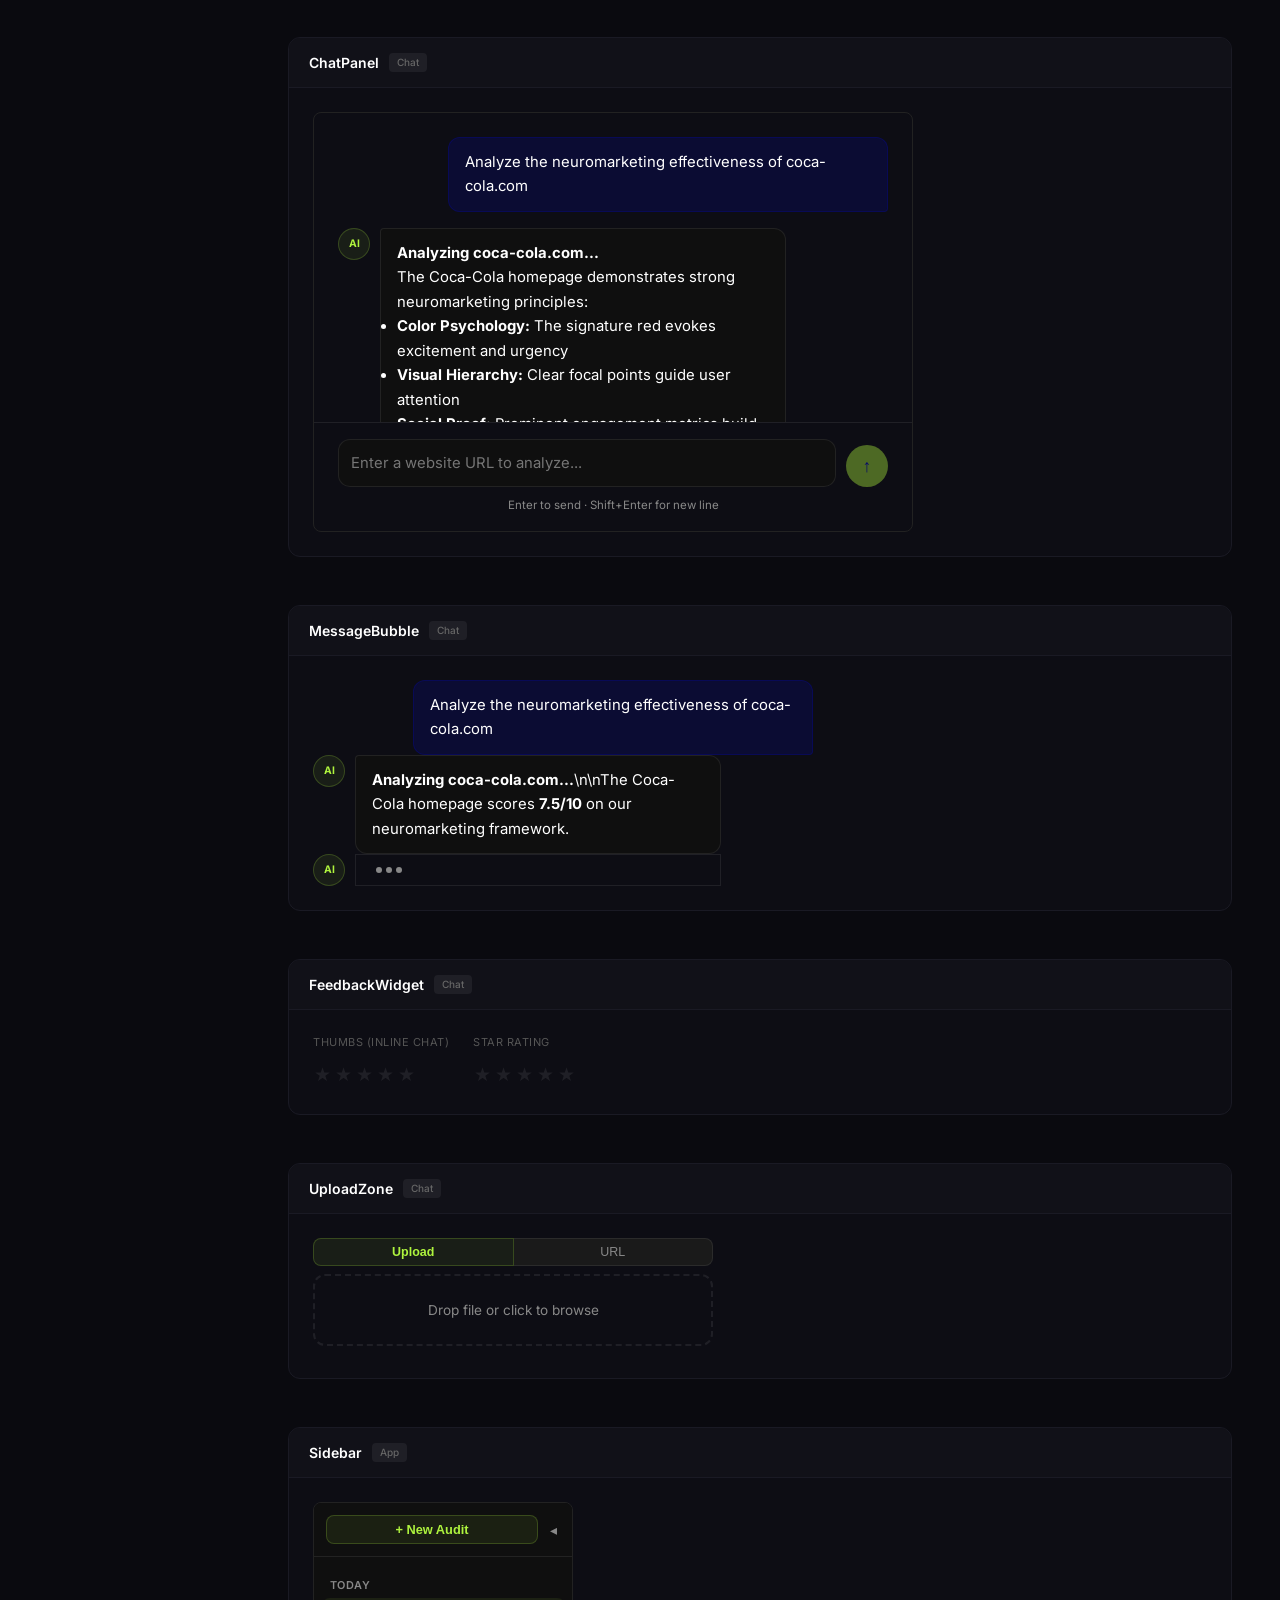
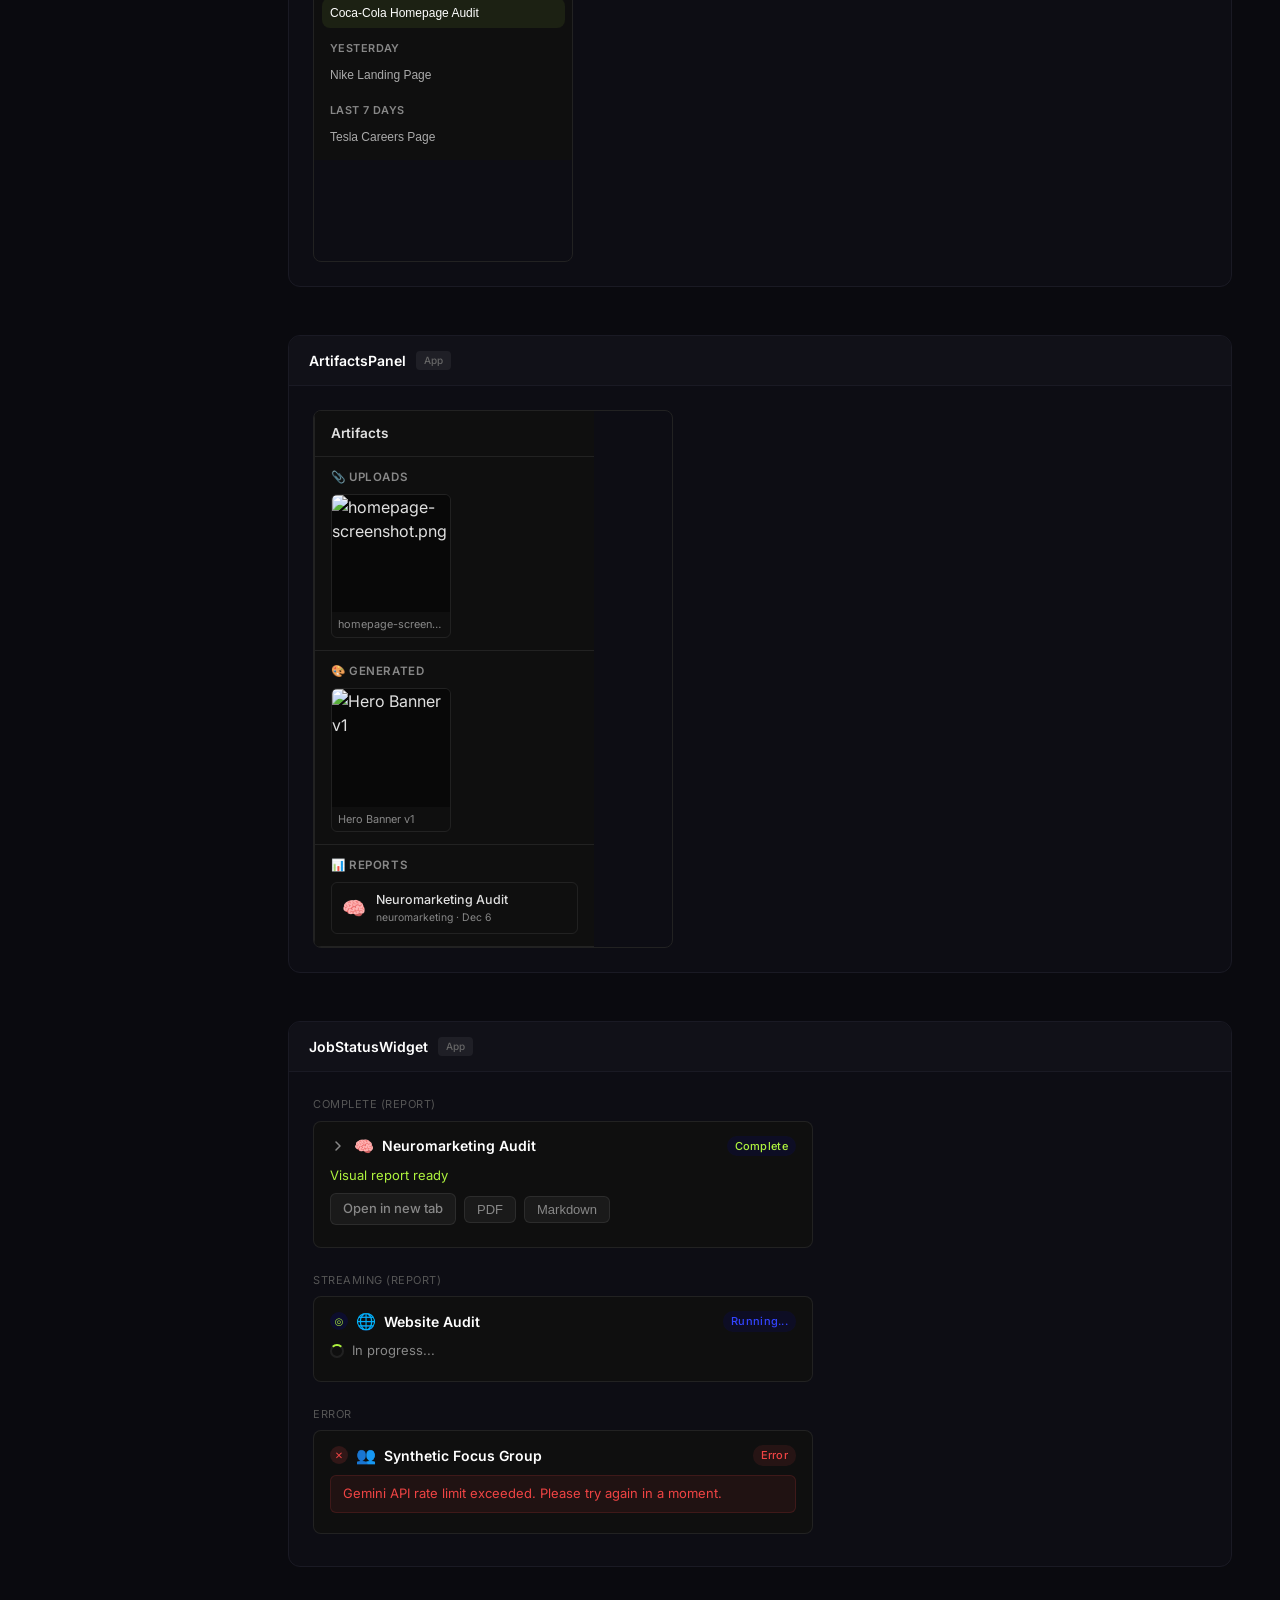
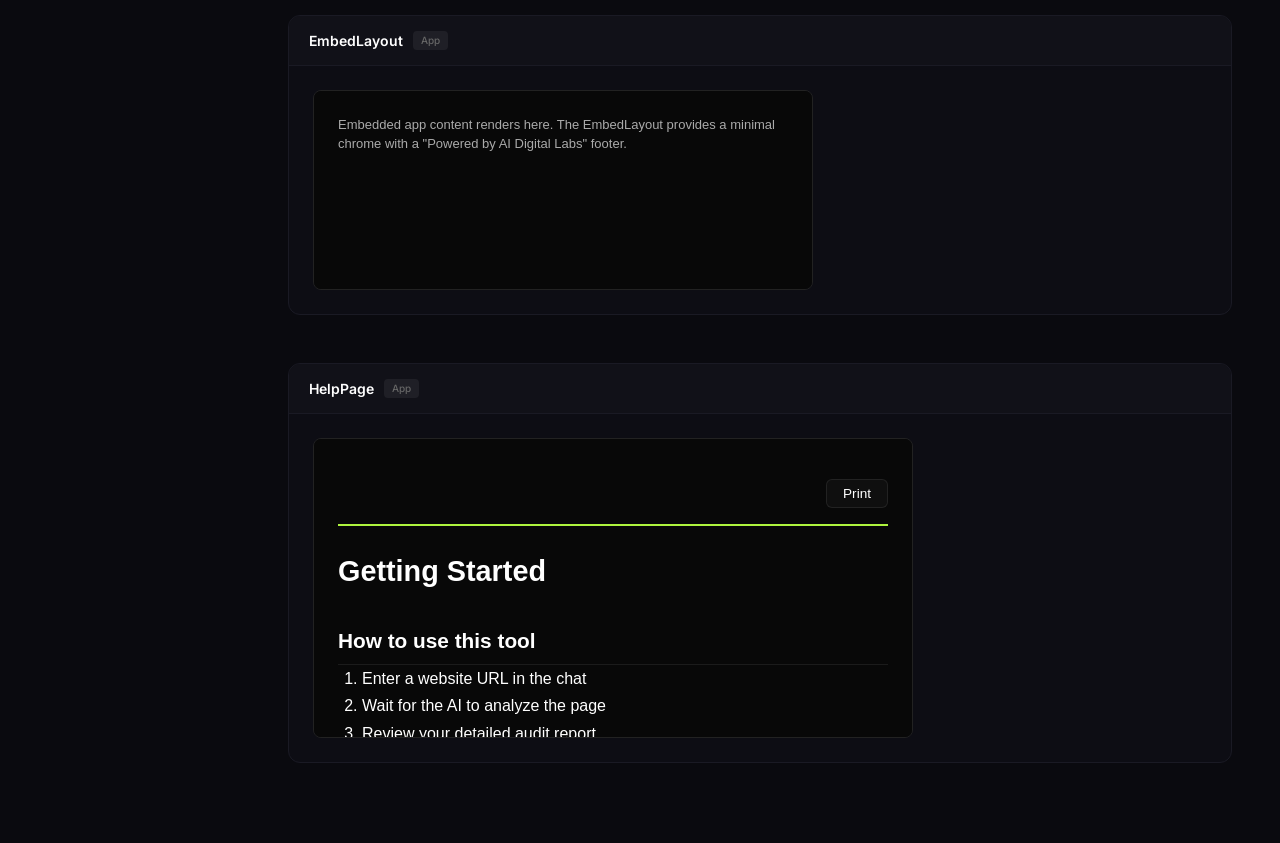
==== commit cc52c231: "fix: preview iframes now switch to light theme properly Rebuilt preview with light mode CSS override" ====
--- a/preview/index.html
+++ b/preview/index.html
@@ -5,8 +5,8 @@
   <meta name="viewport" content="width=device-width, initial-scale=1.0">
   <title>DS Component Preview</title>
   <link rel="stylesheet" href="https://fonts.googleapis.com/css2?family=Inter:wght@400;500;600;700&display=swap">
-  <script type="module" crossorigin src="/preview/assets/index-B6FZEYBl.js"></script>
-  <link rel="stylesheet" crossorigin href="/preview/assets/index-BTWtZVa3.css">
+  <script type="module" crossorigin src="/preview/assets/index-Bo97mRI3.js"></script>
+  <link rel="stylesheet" crossorigin href="/preview/assets/index-BQjeCZQO.css">
 </head>
 <body>
   <div id="root"></div>
--- a/preview/assets/index-BQjeCZQO.css
+++ b/preview/assets/index-BQjeCZQO.css
@@ -0,0 +1 @@
+:root{--brand-blue: #0009e4;--brand-green: #aef33e;--brand-pink: #e771de;--brand-black: #080808;--error: #f56565;--success: #48bb78;--warning: #f6ad55;--radius-xs: 4px;--radius-sm: 8px;--radius-md: 12px;--radius-full: 999px;--transition-fast: .15s ease;--transition-default: .4s ease-in;--transition-button: .5s ease;--font-family: -apple-system, BlinkMacSystemFont, "Segoe UI", Roboto, sans-serif;--font-mono: "JetBrains Mono", "Fira Code", "SF Mono", Monaco, monospace;--font-size-base: 15px;--line-height: 1.6}:root,[data-theme=dark]{--bg: #080808;--surface: #0f0f0f;--surface2: #1a1a1a;--border: rgba(255, 255, 255, .08);--text: #ffffff;--text-muted: #888888;--accent: #aef33e;--accent-hover: #95d932;--accent-dim: rgba(174, 243, 62, .08);--accent-border: rgba(174, 243, 62, .2);--glow-blue: 0 0 20px rgba(0, 9, 200, .35);--glow-blue-soft: 0 0 20px rgba(0, 9, 200, .15);--glow-green: 0 0 16px rgba(174, 243, 62, .25)}[data-theme=light]{--bg: #f1f1f1;--surface: #ffffff;--surface2: #e8e8e8;--border: rgba(0, 0, 0, .1);--text: #080808;--text-muted: #666666;--accent: #0009e4;--accent-hover: #0007b5;--accent-dim: rgba(0, 9, 228, .06);--accent-border: rgba(0, 9, 228, .2);--glow-blue: 0 0 20px rgba(0, 9, 200, .15);--glow-blue-soft: 0 0 20px rgba(0, 9, 200, .08);--glow-green: 0 0 16px rgba(174, 243, 62, .15)}.aidl-btn-primary{background:var(--brand-blue);color:#fff;border:none;border-radius:var(--radius-sm);cursor:pointer;font-weight:600;font-size:.85rem;padding:8px 16px;transition:var(--transition-button)}.aidl-btn-primary:hover{background:var(--brand-green);color:var(--brand-blue)}.aidl-btn-primary:disabled{opacity:.4;cursor:not-allowed}.aidl-btn-ghost{background:transparent;color:var(--text-muted);border:1px solid var(--border);border-radius:var(--radius-sm);cursor:pointer;font-size:.85rem;padding:8px 16px;transition:var(--transition-fast)}.aidl-btn-ghost:hover{border-color:var(--accent);color:var(--accent)}.aidl-btn-sm{padding:5px 12px;font-size:.78rem}.aidl-theme-toggle{background:transparent;border:1px solid var(--border);border-radius:var(--radius-sm);color:var(--text-muted);cursor:pointer;padding:5px 7px;display:flex;align-items:center;transition:var(--transition-fast)}.aidl-theme-toggle:hover{border-color:var(--brand-green);color:var(--brand-green)}.aidl-status-badge{display:inline-block;padding:2px 7px;border-radius:var(--radius-full);font-size:.7rem;font-weight:600;text-transform:uppercase;letter-spacing:.02em;background:var(--surface2);color:var(--text-muted)}.aidl-status-badge--active{background:#aef33e1f;color:var(--brand-green)}.aidl-status-badge--trial{background:#f6ad551f;color:var(--warning)}.aidl-status-badge--pending{background:var(--surface2);color:var(--text-muted)}.aidl-status-badge--blocked{background:#f565651f;color:var(--error)}.aidl-status-badge--admin{background:#0009e41a;color:var(--brand-blue)}.aidl-status-badge--complete{background:#aef33e1f;color:var(--brand-green)}.aidl-status-badge--error{background:#f565651f;color:var(--error)}.aidl-status-dot{display:inline-block;width:8px;height:8px;border-radius:50%;flex-shrink:0;background:var(--text-muted)}.aidl-status-dot--chatting{background:var(--brand-green);animation:aidl-pulse 2s infinite}.aidl-status-dot--spinning,.aidl-status-dot--streaming,.aidl-status-dot--pending{background:var(--warning);animation:aidl-pulse 1.2s infinite}.aidl-status-dot--done,.aidl-status-dot--complete{background:var(--brand-green)}.aidl-status-dot--error{background:var(--error)}.aidl-chat{display:flex;flex-direction:column;height:100%;overflow:hidden}.aidl-chat__messages{flex:1;overflow-y:auto;padding:24px;display:flex;flex-direction:column;gap:16px;scrollbar-width:none}.aidl-chat__messages::-webkit-scrollbar{display:none}.aidl-chat__welcome{margin:auto;text-align:center;max-width:480px;padding:48px 0;display:flex;flex-direction:column;align-items:center;gap:10px;color:var(--text-muted)}.aidl-chat__welcome-icon{font-size:2.5rem}.aidl-chat__welcome h3{color:var(--text);font-size:1.2rem;margin:0}.aidl-chat__welcome p{font-size:.9rem;margin:0}.aidl-chat__hints{display:flex;flex-wrap:wrap;gap:8px;justify-content:center;margin-top:8px}.aidl-chat__hint{background:var(--surface2);border:1px solid var(--border);border-radius:var(--radius-full);color:var(--text-muted);font-size:.8rem;padding:6px 14px;cursor:pointer;transition:var(--transition-fast)}.aidl-chat__hint:hover{border-color:var(--accent);color:var(--accent)}.aidl-chat__error{background:#f565651a;border:1px solid rgba(245,101,101,.2);color:var(--error);padding:10px 14px;border-radius:var(--radius-sm);font-size:.85rem}.aidl-chat__input-area{border-top:1px solid var(--border);padding:16px 24px;display:flex;flex-direction:column;gap:10px}.aidl-chat__input-row{display:flex;gap:10px;align-items:flex-end}.aidl-chat__textarea{flex:1;min-height:44px;max-height:160px;padding:12px;background:var(--surface);border:1px solid var(--border);border-radius:var(--radius-md);color:var(--text);font-size:.93rem;font-family:inherit;resize:none;transition:border-color var(--transition-fast);line-height:1.5}.aidl-chat__textarea:focus{outline:none;border-color:var(--accent)}.aidl-chat__textarea:disabled{opacity:.5}.aidl-chat__send{width:42px;height:42px;border-radius:50%;border:none;cursor:pointer;background:var(--brand-green);color:var(--brand-blue);font-size:1.1rem;font-weight:700;flex-shrink:0;display:flex;align-items:center;justify-content:center;transition:var(--transition-button)}.aidl-chat__send:hover{background:#fff}.aidl-chat__send:disabled{opacity:.4;cursor:not-allowed}.aidl-chat__input-hint{font-size:.72rem;color:var(--text-muted);text-align:center}.aidl-msg{display:flex}.aidl-msg--user{justify-content:flex-end}.aidl-msg--assistant{gap:10px;align-items:flex-start}.aidl-msg__body{flex:1;min-width:0}.aidl-msg__inline-feedback{display:flex;justify-content:flex-end;margin-top:4px;opacity:.5;transition:opacity .15s}.aidl-msg__bubble:hover .aidl-msg__inline-feedback{opacity:1}.aidl-msg__avatar{width:32px;height:32px;border-radius:50%;flex-shrink:0;background:var(--accent-dim);border:1px solid var(--accent-border);display:flex;align-items:center;justify-content:center;font-size:.65rem;font-weight:700;color:var(--accent)}.aidl-msg__bubble{max-width:80%;padding:12px 16px;font-size:.93rem;line-height:1.65;border:1px solid var(--border)}.aidl-msg__bubble--user{background:var(--user-msg-bg, rgba(0,9,228,.15));border-color:#0009e433;border-radius:var(--radius-md) var(--radius-md) 4px var(--radius-md);color:var(--text);white-space:pre-wrap}.aidl-msg__bubble--assistant{background:var(--surface);border-radius:4px var(--radius-md) var(--radius-md) var(--radius-md);color:var(--text)}.aidl-msg__bubble--assistant code{background:var(--surface2);padding:2px 5px;border-radius:4px;font-family:var(--font-mono);font-size:.85em}.aidl-msg__bubble--assistant pre{background:var(--surface2);padding:12px;border-radius:var(--radius-sm);overflow-x:auto;margin:8px 0}.aidl-msg__bubble--typing{display:flex;gap:4px;align-items:center;padding:12px 20px}.aidl-msg__bubble--typing span{width:6px;height:6px;border-radius:50%;background:var(--text-muted);animation:aidl-bounce 1.2s infinite}.aidl-msg__bubble--typing span:nth-child(2){animation-delay:.2s}.aidl-msg__bubble--typing span:nth-child(3){animation-delay:.4s}.aidl-sidebar{width:260px;display:flex;flex-direction:column;background:var(--surface);border-right:1px solid var(--border);transition:width var(--transition-fast);overflow:hidden}.aidl-sidebar--collapsed{width:44px}.aidl-sidebar__header{display:flex;align-items:center;gap:8px;padding:12px;border-bottom:1px solid var(--border)}.aidl-sidebar__new{flex:1;background:var(--accent-dim);border:1px solid var(--accent-border);border-radius:var(--radius-sm);color:var(--accent);font-size:.8rem;font-weight:600;padding:6px 12px;cursor:pointer;transition:var(--transition-fast)}.aidl-sidebar__new:hover{background:var(--accent);color:var(--bg)}.aidl-sidebar__toggle{background:transparent;border:none;color:var(--text-muted);cursor:pointer;font-size:.9rem;padding:4px}.aidl-sidebar__list{flex:1;overflow-y:auto;padding:8px;scrollbar-width:none}.aidl-sidebar__list::-webkit-scrollbar{display:none}.aidl-sidebar__group-label{font-size:.68rem;text-transform:uppercase;letter-spacing:.04em;color:var(--text-muted);padding:12px 8px 4px;font-weight:600}.aidl-sidebar__empty{color:var(--text-muted);font-size:.82rem;padding:16px 8px;text-align:center}.aidl-sidebar__item-wrap{display:flex;align-items:center;border-radius:var(--radius-sm);transition:background var(--transition-fast);position:relative}.aidl-sidebar__item-wrap:hover{background:var(--surface2)}.aidl-sidebar__item-wrap--active{background:var(--accent-dim)}.aidl-sidebar__item{flex:1;background:none;border:none;color:var(--text);cursor:pointer;text-align:left;padding:8px;font-size:.82rem;display:flex;align-items:center;gap:8px;overflow:hidden;white-space:nowrap;text-overflow:ellipsis}.aidl-sidebar__delete{position:absolute;right:4px;background:transparent;border:none;color:var(--text-muted);cursor:pointer;font-size:.9rem;padding:2px 6px;opacity:0;transition:opacity var(--transition-fast)}.aidl-sidebar__item-wrap:hover .aidl-sidebar__delete{opacity:1}.aidl-sidebar__delete:hover{color:var(--error)}.aidl-report-viewer{flex:1;overflow-y:auto;padding:24px}.aidl-report-content{max-width:780px;margin:0 auto;color:var(--text);line-height:1.7;font-size:.95rem}.aidl-report-content h1,.aidl-report-content h2,.aidl-report-content h3{color:var(--text);margin-top:1.5em}.aidl-report-content code{background:var(--surface2);padding:2px 5px;border-radius:4px;font-family:var(--font-mono);font-size:.85em}.aidl-report-content pre{background:var(--surface2);padding:16px;border-radius:var(--radius-sm);overflow-x:auto}.aidl-report-content table{width:100%;border-collapse:collapse;margin:16px 0}.aidl-report-content th,.aidl-report-content td{text-align:left;padding:8px 12px;border-bottom:1px solid var(--border)}.aidl-report-content th{font-weight:600;color:var(--text-muted);font-size:.8rem;text-transform:uppercase}.aidl-download-bar{display:flex;gap:10px;padding:12px 24px;border-top:1px solid var(--border);align-items:center}.aidl-download-bar__new{margin-left:auto}.aidl-share-bar{display:flex;align-items:center;gap:12px;padding:10px 24px;border-bottom:1px solid var(--border)}.aidl-share-bar__toggles{display:flex;gap:0}.aidl-share-bar__toggle{background:var(--surface2);border:1px solid var(--border);color:var(--text-muted);padding:4px 14px;font-size:.78rem;cursor:pointer;transition:var(--transition-fast)}.aidl-share-bar__toggle:first-child{border-radius:var(--radius-sm) 0 0 var(--radius-sm)}.aidl-share-bar__toggle:last-child{border-radius:0 var(--radius-sm) var(--radius-sm) 0;border-left:none}.aidl-share-bar__toggle--active{background:var(--accent-dim);border-color:var(--accent-border);color:var(--accent);font-weight:600}.aidl-share-bar__copy{background:var(--accent-dim);border:1px solid var(--accent-border);border-radius:var(--radius-sm);color:var(--accent);padding:4px 12px;font-size:.78rem;cursor:pointer;font-weight:600;transition:var(--transition-fast)}.aidl-share-bar__copy:hover{background:var(--accent);color:var(--bg)}.aidl-share-bar__hint{font-size:.72rem;color:var(--text-muted);margin-left:auto}.aidl-upload-zone{margin-bottom:8px}.aidl-upload-zone__tabs{display:flex;gap:0;margin-bottom:8px}.aidl-upload-zone__tab{flex:1;background:var(--surface2);border:1px solid var(--border);color:var(--text-muted);padding:6px;font-size:.78rem;cursor:pointer;transition:var(--transition-fast)}.aidl-upload-zone__tab:first-child{border-radius:var(--radius-sm) 0 0 var(--radius-sm)}.aidl-upload-zone__tab:last-child{border-radius:0 var(--radius-sm) var(--radius-sm) 0;border-left:none}.aidl-upload-zone__tab--active{background:var(--accent-dim);border-color:var(--accent-border);color:var(--accent);font-weight:600}.aidl-upload-zone__drop{border:2px dashed var(--border);border-radius:var(--radius-md);padding:24px;text-align:center;cursor:pointer;color:var(--text-muted);font-size:.85rem;transition:var(--transition-fast)}.aidl-upload-zone__drop:hover,.aidl-upload-zone__drop--over{border-color:var(--accent);color:var(--accent)}.aidl-upload-zone__url-row{display:flex;gap:8px}.aidl-upload-zone__url-input{flex:1;background:var(--surface);border:1px solid var(--border);border-radius:var(--radius-sm);color:var(--text);padding:8px 12px;font-size:.85rem}.aidl-upload-zone__url-input:focus{outline:none;border-color:var(--accent)}.aidl-upload-zone__preview{display:flex;align-items:center;gap:10px;padding:8px;background:var(--surface2);border-radius:var(--radius-sm);margin-bottom:8px}.aidl-upload-zone__thumb{width:48px;height:48px;object-fit:cover;border-radius:4px}.aidl-upload-zone__clear{margin-left:auto;background:transparent;border:none;color:var(--text-muted);cursor:pointer;font-size:1rem}.aidl-upload-zone__clear:hover{color:var(--error)}.aidl-upload-zone__error{color:var(--error);font-size:.8rem;margin-top:6px}.aidl-admin{display:flex;flex-direction:column;height:100%;overflow:hidden}.aidl-admin__toolbar{display:flex;align-items:center;gap:10px;padding:12px 16px;border-bottom:1px solid var(--border)}.aidl-admin__title{font-size:1rem;font-weight:700;margin:0;color:var(--text)}.aidl-admin__migrate-msg{font-size:.78rem;color:var(--text-muted)}.aidl-admin__readonly-note{font-size:.75rem;color:var(--text-muted);margin-left:auto}.aidl-admin__readonly-note a{color:var(--accent);text-decoration:underline}.aidl-status-badge--tier{background:#8b5cf626;color:#8b5cf6;font-size:.68rem;padding:2px 6px;border-radius:8px;white-space:nowrap}.aidl-admin__usage-bar{display:flex;gap:16px;padding:8px 12px;background:var(--surface);border-radius:6px;font-size:.78rem;color:var(--text-muted);margin-bottom:8px}.aidl-admin__columns{display:flex;flex:1;overflow:hidden}.aidl-admin__col{flex:1;display:flex;flex-direction:column;border-right:1px solid var(--border);overflow:hidden}.aidl-admin__col:last-child{border-right:none}.aidl-admin__col-header{padding:10px 16px;font-size:.75rem;font-weight:600;text-transform:uppercase;letter-spacing:.04em;color:var(--text-muted);background:var(--surface2);border-bottom:1px solid var(--border);display:flex;align-items:center;justify-content:space-between}.aidl-admin__col-actions{font-size:.72rem;font-weight:400;text-transform:none}.aidl-admin__row{display:flex;flex-direction:column;gap:2px;width:100%;text-align:left;padding:10px 16px;background:none;border:none;border-bottom:1px solid var(--border);color:var(--text);cursor:pointer;font-size:.82rem;transition:background var(--transition-fast)}.aidl-admin__row:hover{background:var(--surface2)}.aidl-admin__row--active{background:var(--accent-dim)}.aidl-admin__row--user{flex-direction:row;align-items:center;justify-content:space-between}.aidl-admin__row-main{display:flex;flex-direction:column;gap:2px}.aidl-admin__row-controls{flex-shrink:0}.aidl-admin__row span{font-size:.75rem;color:var(--text-muted)}.aidl-admin__empty{padding:16px;color:var(--text-muted);font-size:.82rem;text-align:center}.aidl-admin__empty--center{flex:1;display:flex;align-items:center;justify-content:center}.aidl-admin__status-select{background:var(--surface);border:1px solid var(--border);border-radius:var(--radius-xs);color:var(--text);font-size:.72rem;padding:2px 4px;cursor:pointer}.aidl-admin__tabs{display:flex;gap:0;margin-left:auto}.aidl-admin__tab{background:var(--surface2);border:1px solid var(--border);color:var(--text-muted);padding:4px 12px;font-size:.78rem;cursor:pointer;transition:var(--transition-fast)}.aidl-admin__tab:first-child{border-radius:var(--radius-sm) 0 0 var(--radius-sm)}.aidl-admin__tab:last-child{border-radius:0 var(--radius-sm) var(--radius-sm) 0;border-left:none}.aidl-admin__tab--active{background:var(--accent-dim);border-color:var(--accent-border);color:var(--accent);font-weight:600}.aidl-admin__report{flex:1;overflow-y:auto;padding:16px;white-space:pre-wrap;font-family:var(--font-mono);font-size:.82rem;color:var(--text);line-height:1.6}.aidl-admin__chat{flex:1;overflow-y:auto;padding:16px;display:flex;flex-direction:column;gap:12px}.aidl-admin__msg{padding:8px 12px;border-radius:var(--radius-sm)}.aidl-admin__msg--user{background:#0009e414;align-self:flex-end;max-width:80%}.aidl-admin__msg--assistant{background:var(--surface2);align-self:flex-start;max-width:80%}.aidl-admin__msg-role{font-size:.68rem;font-weight:600;text-transform:uppercase;color:var(--text-muted)}.aidl-admin__msg-content{margin:4px 0 0;font-size:.85rem;line-height:1.5}.aidl-admin__activity-list{flex:1;overflow-y:auto;padding:4px 8px;scrollbar-width:none}.aidl-admin__activity-list::-webkit-scrollbar{display:none}.aidl-admin__activity-item{display:flex;align-items:center;gap:8px;width:100%;text-align:left;padding:8px;background:none;border:none;border-radius:var(--radius-sm);color:var(--text);cursor:pointer;font-size:.82rem;transition:background var(--transition-fast);overflow:hidden}.aidl-admin__activity-item:hover{background:var(--surface2)}.aidl-admin__activity-title{flex:1;white-space:nowrap;overflow:hidden;text-overflow:ellipsis;font-weight:500}.aidl-admin__activity-meta{font-size:.72rem;color:var(--text-muted);white-space:nowrap}.aidl-auth-gate{min-height:100vh;display:flex;flex-direction:column;align-items:center;justify-content:center;gap:24px;background:var(--bg);color:var(--text)}.aidl-auth-gate__brand{display:flex;align-items:center;gap:10px;font-size:1.1rem;font-weight:600;color:var(--text)}.aidl-status-page{min-height:100vh;display:flex;flex-direction:column;align-items:center;justify-content:center;gap:12px;background:var(--bg);color:var(--text);text-align:center;padding:24px}.aidl-status-page__icon{font-size:3rem}.aidl-status-page h2{margin:0;font-size:1.3rem}.aidl-status-page p{margin:0;color:var(--text-muted);font-size:.95rem;max-width:400px}.aidl-status-page__contact{font-size:.85rem}.aidl-status-page a{color:var(--accent);text-decoration:none}.aidl-status-page a:hover{text-decoration:underline}.aidl-app-layout{display:flex;height:100vh;overflow:hidden;background:var(--bg);color:var(--text);font-family:var(--font-family);font-size:var(--font-size-base, .9rem);line-height:var(--line-height, 1.6)}.aidl-app-content{flex:1;display:flex;flex-direction:column;overflow:hidden}.aidl-trial-banner{padding:6px 16px;font-size:.78rem;text-align:center;background:#f6ad551a;color:var(--warning);border-bottom:1px solid rgba(246,173,85,.2)}.aidl-app-header{display:flex;align-items:center;justify-content:space-between;padding:10px 20px;border-bottom:1px solid var(--border);background:var(--surface)}.aidl-app-header__left{display:flex;align-items:center;gap:12px}.aidl-app-header__logo{display:flex;align-items:center;gap:6px;font-size:.85rem;font-weight:700;color:var(--text)}.aidl-app-header__title{font-size:.85rem;color:var(--text-muted)}.aidl-app-header__right{display:flex;align-items:center;gap:10px}.aidl-app-main{flex:1;display:flex;flex-direction:column;overflow:hidden}.aidl-score-pill{display:inline-flex;align-items:baseline;gap:1px;padding:2px 8px;border-radius:var(--radius-full);font-size:.78rem;font-weight:700}.aidl-score-pill__max{font-size:.65rem;font-weight:400;opacity:.6}.aidl-score-pill--good{background:#aef33e26;color:var(--brand-green, #aef33e)}.aidl-score-pill--mid{background:#f6ad5526;color:var(--warning, #f6ad55)}.aidl-score-pill--bad{background:#f5656526;color:var(--error, #f56565)}.aidl-sev-badge{display:inline-block;padding:2px 8px;border-radius:4px;font-size:.68rem;font-weight:700;text-transform:uppercase;letter-spacing:.04em}.aidl-sev-badge--critical{background:#ef444426;color:#ef4444}.aidl-sev-badge--significant{background:#f59e0b26;color:#f59e0b}.aidl-sev-badge--moderate{background:#06b6d426;color:#06b6d4}.aidl-sev-badge--improvement{background:#6366f11f;color:#6366f1}.aidl-priority-badge{display:inline-block;padding:2px 8px;border-radius:4px;font-size:.68rem;font-weight:700;letter-spacing:.04em}.aidl-priority-badge--high{background:#ef444426;color:#ef4444}.aidl-priority-badge--medium{background:#f59e0b26;color:#f59e0b}.aidl-priority-badge--low{background:#a3a3a326;color:#a3a3a3}.aidl-section-divider{display:flex;align-items:center;gap:12px;margin:24px 0 16px;font-size:.75rem;font-weight:600;text-transform:uppercase;letter-spacing:.06em;color:var(--text-muted);font-family:var(--font-heading, var(--font-family))}.aidl-section-divider:before,.aidl-section-divider:after{content:"";flex:1;height:1px;background:var(--border)}.aidl-page-header{margin-bottom:24px}.aidl-page-header__title{font-size:1.4rem;font-weight:700;margin:0 0 6px;color:var(--text);font-family:var(--font-heading, var(--font-family))}.aidl-page-header__subtitle{font-size:.92rem;color:var(--text-muted);margin:0 0 12px}.aidl-page-header__meta{font-size:.78rem;color:var(--text-muted);margin-bottom:12px}.aidl-page-header__preview{margin-top:12px}.aidl-brief-section{margin-bottom:20px}.aidl-brief-section__title{font-size:.92rem;font-weight:600;margin:0 0 10px;color:var(--text);padding-bottom:6px;border-bottom:1px solid var(--border)}.aidl-brief-section__body{display:flex;flex-direction:column;gap:6px}.aidl-brief-row{display:flex;gap:12px;padding:6px 0;font-size:.85rem;border-bottom:1px solid var(--border)}.aidl-brief-row__label{min-width:140px;color:var(--text-muted);font-weight:500;flex-shrink:0}.aidl-brief-row__value{color:var(--text);flex:1}.aidl-collapsible{background:var(--surface);border:1px solid var(--border);border-radius:var(--radius-sm);margin-bottom:8px;transition:box-shadow var(--transition-fast)}.aidl-collapsible:hover{box-shadow:var(--glow-blue-soft)}.aidl-collapsible__header{display:flex;align-items:center;gap:8px;width:100%;padding:12px 16px;background:none;border:none;cursor:pointer;color:var(--text);font-size:.88rem;text-align:left}.aidl-collapsible__header-content{flex:1;display:flex;align-items:center;gap:8px}.aidl-collapsible__chevron{font-size:.7rem;color:var(--text-muted);flex-shrink:0}.aidl-collapsible__body{padding:0 16px 16px;font-size:.85rem;color:var(--text);line-height:1.6}.aidl-action-card{background:var(--surface);border:1px solid var(--border);border-radius:var(--radius-sm);padding:16px;margin-bottom:10px;transition:box-shadow var(--transition-fast)}.aidl-action-card:hover{box-shadow:var(--glow-blue-soft)}.aidl-action-card__header{display:flex;align-items:center;gap:10px;margin-bottom:8px}.aidl-action-card__badge{flex-shrink:0}.aidl-action-card__title{flex:1;font-size:.95rem;font-weight:600;margin:0;color:var(--text)}.aidl-action-card__score{flex-shrink:0}.aidl-action-card__desc{font-size:.85rem;color:var(--text-muted);margin:0 0 8px;line-height:1.5}.aidl-action-card__meta{font-size:.78rem;color:var(--text-muted);display:flex;gap:10px;flex-wrap:wrap}.aidl-action-card__body{margin-top:10px}.aidl-kpi-tile{background:var(--surface);border:1px solid var(--border);border-radius:var(--radius-sm);padding:16px;text-align:center}.aidl-kpi-tile__value{font-size:1.6rem;font-weight:700;color:var(--text)}.aidl-kpi-tile__suffix{font-size:.85rem;font-weight:400;opacity:.6}.aidl-kpi-tile__label{font-size:.75rem;font-weight:600;text-transform:uppercase;color:var(--text-muted);margin-top:4px}.aidl-kpi-tile__desc{font-size:.72rem;color:var(--text-muted);margin-top:4px}.aidl-asset-preview{border:1px solid var(--border);border-radius:var(--radius-sm);overflow:hidden;display:inline-flex;align-items:center}.aidl-asset-preview--image{max-width:200px;flex-direction:column}.aidl-asset-preview__img{width:100%;height:auto;display:block;border-radius:var(--radius-sm)}.aidl-asset-preview--url{padding:8px 14px;gap:10px;font-size:.82rem;background:var(--surface)}.aidl-asset-preview__favicon{width:16px;height:16px;flex-shrink:0}.aidl-asset-preview__domain{color:var(--text);font-weight:500}.aidl-asset-preview__link{color:var(--accent);text-decoration:none;font-size:.78rem;white-space:nowrap}.aidl-asset-preview__link:hover{text-decoration:underline}.aidl-asset-preview__label{font-size:.72rem;color:var(--text-muted);padding:4px 8px}.aidl-asset-preview--placeholder{width:120px;height:80px;display:flex;flex-direction:column;align-items:center;justify-content:center;gap:4px;background:var(--surface2);color:var(--text-muted)}.aidl-asset-preview__placeholder-icon{font-size:1.6rem}.aidl-asset-preview__placeholder-text{font-size:.68rem}.aidl-report-table-wrap{width:100%;overflow-x:auto}.aidl-report-table{width:100%;border-collapse:collapse;font-size:.82rem;color:var(--text)}.aidl-report-table thead{background:var(--surface2)}.aidl-report-table th{padding:10px 14px;text-align:left;font-weight:600;color:var(--text-muted);font-size:.75rem;text-transform:uppercase;letter-spacing:.04em;border-bottom:1px solid var(--border)}.aidl-report-table td{padding:10px 14px;border-bottom:1px solid var(--border)}.aidl-report-table tbody tr:hover{background:var(--surface2)}.aidl-report-table tfoot{font-weight:600}.aidl-report-table tfoot td{border-top:1px solid var(--border);border-bottom:none}.aidl-report-sidebar{width:240px;display:flex;flex-direction:column;background:var(--surface);border-right:1px solid var(--border);overflow:hidden}.aidl-report-sidebar__header{display:flex;align-items:center;gap:8px;padding:16px;border-bottom:1px solid var(--border)}.aidl-report-sidebar__title{font-size:.82rem;font-weight:600;color:var(--text);font-family:var(--font-heading, var(--font-family))}.aidl-report-sidebar__nav{flex:1;overflow-y:auto;padding:8px;scrollbar-width:none}.aidl-report-sidebar__nav::-webkit-scrollbar{display:none}.aidl-report-sidebar__item{display:flex;align-items:center;justify-content:space-between;gap:8px;width:100%;padding:8px 12px;background:none;border:none;border-radius:var(--radius-sm);color:var(--text-muted);font-size:.8rem;cursor:pointer;transition:background var(--transition-fast);text-align:left}.aidl-report-sidebar__item:hover{background:var(--surface2);color:var(--text)}.aidl-report-sidebar__item--active{background:var(--accent-dim);color:var(--accent);font-weight:600}.aidl-report-sidebar__meta{padding:12px 16px;border-top:1px solid var(--border);font-size:.72rem;color:var(--text-muted)}.aidl-protocol-block{margin-bottom:24px}.aidl-protocol-block__title{font-size:.82rem;font-weight:700;text-transform:uppercase;letter-spacing:.06em;color:var(--text-muted);margin:0 0 10px;padding-bottom:8px;border-bottom:1px solid var(--border)}.aidl-protocol-block__content{font-size:.78rem;line-height:1.65;color:var(--text);background:var(--surface);border:1px solid var(--border);border-radius:var(--radius-sm);padding:16px 20px;white-space:pre-wrap;overflow-x:auto;font-family:var(--font-mono)}.aidl-ring{display:inline-flex;flex-direction:column;align-items:center}.aidl-ring__label{font-size:.78rem;color:var(--text-muted);margin-top:6px}.aidl-spinner{border:3px solid var(--border);border-top-color:var(--accent);border-radius:50%;animation:aidl-spin .8s linear infinite}.aidl-step-list{display:flex;flex-direction:column;gap:12px}.aidl-step-list__item{display:flex;align-items:center;gap:10px;font-size:.88rem}.aidl-step-list__icon{width:20px;text-align:center;font-size:.85rem}.aidl-step-list__item--done,.aidl-step-list__item--done .aidl-step-list__icon{color:var(--success, #48bb78)}.aidl-step-list__item--active{color:var(--accent);animation:aidl-pulse 1.5s ease-in-out infinite}.aidl-step-list__item--pending{color:var(--text-muted);opacity:.5}.aidl-progress-bar{display:flex;align-items:center;gap:10px}.aidl-progress-bar__track{flex:1;background:var(--surface2);border-radius:var(--radius-full);overflow:hidden}.aidl-progress-bar__fill{height:100%;border-radius:var(--radius-full);transition:width .5s cubic-bezier(.22,1,.36,1)}.aidl-progress-bar__label{font-size:.78rem;color:var(--text-muted);white-space:nowrap}.aidl-ve-chart{width:100%;max-width:600px}.aidl-ve-chart__svg{width:100%;height:auto;display:block}.aidl-ve-chart__legend{margin-top:16px;display:flex;flex-direction:column;gap:6px;max-height:250px;overflow-y:auto}.aidl-ve-chart__legend-item{display:flex;align-items:center;gap:8px;font-size:.82rem;color:var(--text)}.aidl-ve-chart__legend-num{min-width:22px;width:22px;height:22px;border-radius:50%;display:flex;align-items:center;justify-content:center;font-size:.72rem;font-weight:700;color:#fff;flex-shrink:0}.aidl-ve-chart__legend-q{font-size:.72rem;font-weight:500;margin-left:auto;min-width:80px;text-align:right}.aidl-impact-table-wrap{width:100%;overflow-x:auto}.aidl-impact-table{width:100%;border-collapse:collapse;font-size:.82rem;color:var(--text)}.aidl-impact-table thead{background:var(--surface2)}.aidl-impact-table th{padding:12px 16px;text-align:left;font-weight:600;color:var(--text-muted);font-size:.78rem;text-transform:uppercase;letter-spacing:.04em;border-bottom:1px solid var(--border)}.aidl-impact-table td{padding:12px 16px;border-bottom:1px solid var(--border)}.aidl-impact-table tbody tr:hover{background:var(--surface2)}.aidl-impact-table tfoot{background:var(--surface);border-top:1px solid var(--border)}.aidl-impact-table tfoot td{padding:14px 16px;border:none}.aidl-engagement-badge{display:inline-block;padding:2px 8px;border-radius:4px;font-size:.7rem;font-weight:600;text-transform:uppercase;letter-spacing:.03em}.aidl-engagement-badge--high{background:#48bb7826;color:#48bb78}.aidl-engagement-badge--medium{background:#f6ad5526;color:#f6ad55}.aidl-engagement-badge--low{background:#f5656526;color:var(--error, #f56565)}@keyframes aidl-pulse{0%,to{opacity:1}50%{opacity:.4}}@keyframes aidl-bounce{0%,to{transform:translateY(0)}30%{transform:translateY(-6px)}}@keyframes aidl-spin{to{transform:rotate(360deg)}}.aidl-visualizing{display:flex;flex-direction:column;align-items:center;justify-content:center;gap:24px;padding:48px 24px;flex:1}.aidl-visualizing__header{display:flex;align-items:center;gap:16px}.aidl-visualizing__spinner{width:32px;height:32px;border:3px solid var(--border);border-top-color:var(--accent);border-radius:50%;animation:aidl-spin .8s linear infinite;flex-shrink:0}.aidl-visualizing__title-group{display:flex;flex-direction:column;gap:4px}.aidl-visualizing__title{font-size:1.1rem;font-weight:700;margin:0;color:var(--text)}.aidl-visualizing__sub{font-size:.88rem;color:var(--text-muted);margin:0}.aidl-visualizing__steps{display:flex;flex-direction:column;gap:10px;min-width:280px}.aidl-visualizing__step{display:flex;align-items:center;gap:10px;font-size:.88rem}.aidl-visualizing__step-icon{width:20px;text-align:center;font-size:.85rem}.aidl-visualizing__step--done,.aidl-visualizing__step--done .aidl-visualizing__step-icon{color:var(--success, #48bb78)}.aidl-visualizing__step--pulse{color:var(--accent);animation:aidl-pulse 1.5s ease-in-out infinite}.aidl-visualizing__step--pending{color:var(--text-muted);opacity:.5}.aidl-header__help{display:flex;align-items:center;justify-content:center;width:28px;height:28px;border-radius:50%;border:1px solid var(--border);background:transparent;color:var(--text-muted);cursor:pointer;font-size:.8rem;font-weight:600;transition:all .15s ease}.aidl-header__help:hover{color:var(--accent);border-color:var(--accent)}.aidl-help-page{max-width:800px;margin:0 auto;padding:40px 24px;font-family:var(--font-family);color:var(--text);background:var(--bg);min-height:100vh}.aidl-help-page h1{font-size:1.8rem;margin-bottom:8px}.aidl-help-page h2{font-size:1.3rem;margin-top:32px;border-bottom:1px solid var(--border);padding-bottom:8px}.aidl-help-page h3{font-size:1.1rem;margin-top:24px}.aidl-help-page p{line-height:1.7;margin:12px 0}.aidl-help-page ol,.aidl-help-page ul{padding-left:24px;line-height:1.7}.aidl-help-page code{background:var(--surface);padding:2px 6px;border-radius:4px;font-size:.85em}.aidl-help-page pre{background:var(--surface);padding:16px;border-radius:8px;overflow-x:auto;margin:16px 0}.aidl-help-page img{max-width:100%;border-radius:8px;margin:16px 0;border:1px solid var(--border)}.aidl-help-page table{width:100%;border-collapse:collapse;margin:16px 0}.aidl-help-page th,.aidl-help-page td{text-align:left;padding:8px 12px;border-bottom:1px solid var(--border)}.aidl-help-page th{font-weight:600;color:var(--text-muted);font-size:.85rem}.aidl-help-page blockquote{border-left:3px solid var(--accent);margin:16px 0;padding:8px 16px;color:var(--text-muted);background:var(--surface);border-radius:0 8px 8px 0}.aidl-help-page hr{border:none;border-top:1px solid var(--border);margin:32px 0}.aidl-help-page a{color:var(--accent);text-decoration:none}.aidl-help-page a:hover{text-decoration:underline}.aidl-help-page__header{display:flex;justify-content:space-between;align-items:center;margin-bottom:24px;border-bottom:2px solid var(--accent);padding-bottom:16px}.aidl-help-page__print{background:var(--surface);border:1px solid var(--border);border-radius:6px;padding:6px 16px;cursor:pointer;color:var(--text);font-size:.85rem}.aidl-help-page__print:hover{border-color:var(--accent);color:var(--accent)}.aidl-partial-preview{margin:12px 0;border:1px solid var(--border);border-radius:var(--radius-sm);background:var(--surface);overflow:hidden}.aidl-partial-preview__toggle{display:flex;align-items:center;gap:8px;width:100%;padding:10px 14px;background:none;border:none;cursor:pointer;color:var(--text-muted);font-size:.82rem;text-align:left;transition:color var(--transition-fast)}.aidl-partial-preview__toggle:hover{color:var(--accent)}.aidl-partial-preview__chevron{font-size:.65rem;flex-shrink:0}.aidl-partial-preview__label{flex:1}.aidl-partial-preview__content{max-height:320px;overflow-y:auto;padding:0 16px 16px;font-size:.85rem;line-height:1.6;color:var(--text);opacity:.6;scrollbar-width:thin}.aidl-partial-preview__content h1,.aidl-partial-preview__content h2,.aidl-partial-preview__content h3{color:var(--text);margin-top:1em}.aidl-partial-preview__content code{background:var(--surface2);padding:2px 5px;border-radius:4px;font-family:var(--font-mono);font-size:.85em}.aidl-partial-preview__content pre{background:var(--surface2);padding:12px;border-radius:var(--radius-sm);overflow-x:auto}.aidl-report-shell{display:flex;height:100%;overflow:hidden}.aidl-report-shell--embedded{flex:1;border-top:1px solid var(--border)}.aidl-report-shell__content{flex:1;display:flex;flex-direction:column;overflow:hidden}.aidl-report-shell__topbar{display:flex;align-items:center;gap:12px;padding:10px 16px;border-bottom:1px solid var(--border);flex-shrink:0}.aidl-report-shell__page{flex:1;overflow-y:auto;padding:24px}.aidl-report-layout{display:flex;flex-direction:column;flex:1;overflow:hidden}.aidl-report-layout__bar{display:flex;align-items:center;gap:10px;padding:10px 16px;border-bottom:1px solid var(--border);flex-shrink:0;flex-wrap:wrap}.aidl-report-layout__tabs{display:flex;gap:0}.aidl-report-layout__tab{background:var(--surface2);border:1px solid var(--border);color:var(--text-muted);padding:5px 14px;font-size:.8rem;cursor:pointer;transition:var(--transition-fast)}.aidl-report-layout__tab:first-child{border-radius:var(--radius-sm) 0 0 var(--radius-sm)}.aidl-report-layout__tab:last-child{border-radius:0 var(--radius-sm) var(--radius-sm) 0;border-left:none}.aidl-report-layout__tab--active{background:var(--accent-dim);border-color:var(--accent-border);color:var(--accent);font-weight:600}.aidl-report-layout__new{background:var(--accent-dim);border:1px solid var(--accent-border);border-radius:var(--radius-sm);color:var(--accent);padding:5px 14px;font-size:.8rem;cursor:pointer;font-weight:600;transition:var(--transition-fast)}.aidl-report-layout__new:hover{background:var(--accent);color:var(--bg)}[data-theme=light] .aidl-msg__bubble--user{background:var(--user-msg-bg, rgba(0,9,228,.06));border-color:#0009e41f}.aidl-embed{display:flex;flex-direction:column;height:100vh;background:var(--bg);color:var(--text);font-family:var(--font-family);overflow:hidden}.aidl-embed__content{flex:1;overflow-y:auto;display:flex;flex-direction:column}.aidl-embed__footer{padding:6px 12px;font-size:.7rem;color:var(--text-muted);border-top:1px solid var(--border);display:flex;align-items:center;gap:6px;background:var(--surface)}.aidl-embed__footer a{color:var(--accent);text-decoration:none}.aidl-embed__footer img{height:14px;opacity:.6}.aidl-report-status{border:1px solid var(--border);border-radius:var(--radius, 8px);padding:12px 16px;background:var(--surface);margin-top:8px;display:flex;flex-direction:column;gap:8px}.aidl-report-status__header{display:flex;align-items:center;gap:8px;font-weight:600;color:var(--text)}.aidl-report-status__icon{font-size:1.1rem}.aidl-report-status__title{font-size:.9rem}.aidl-report-status__links{display:flex;gap:10px;flex-wrap:wrap}.aidl-report-status__link{font-size:.82rem;font-weight:500;padding:4px 12px;border-radius:4px;text-decoration:none;cursor:pointer;border:none;font-family:inherit;transition:background .15s,color .15s}.aidl-report-status__link--primary{background:var(--accent);color:#fff}.aidl-report-status__link--primary:hover{opacity:.85}.aidl-report-status__link--secondary{background:var(--surface2, var(--surface-2, var(--surface)));color:var(--text);border:1px solid var(--border)}.aidl-report-status__link--secondary:hover{background:var(--border)}.aidl-report-status__viz{display:flex;align-items:center;gap:6px;font-size:.82rem;color:var(--text-muted);padding-top:4px;border-top:1px solid var(--border)}.aidl-report-status__viz--complete{color:var(--success, #22c55e)}.aidl-report-status__viz--error{color:var(--warning, #f59e0b)}.aidl-report-status__viz-icon{width:14px;height:14px;border:2px solid var(--accent);border-top-color:transparent;border-radius:50%;display:inline-block}.aidl-report-status__viz-icon--spin{animation:aidl-rsc-spin .8s linear infinite}@keyframes aidl-rsc-spin{to{transform:rotate(360deg)}}.aidl-report-status__viz-check,.aidl-report-status__viz-warn{font-size:1rem;line-height:1}.aidl-artifacts{width:280px;min-width:280px;border-left:1px solid var(--border);background:var(--surface);display:flex;flex-direction:column;overflow-y:auto;flex-shrink:0}.aidl-artifacts--collapsed{width:44px;min-width:44px;overflow:hidden}.aidl-artifacts__header{display:flex;align-items:center;justify-content:space-between;padding:12px 16px;border-bottom:1px solid var(--border);flex-shrink:0}.aidl-artifacts__header h3{font-size:.85rem;font-weight:600;margin:0}.aidl-artifacts__toggle{background:transparent;border:none;color:var(--text-muted);cursor:pointer;padding:4px}.aidl-artifacts__section{padding:12px 16px;border-bottom:1px solid var(--border)}.aidl-artifacts__section-title{font-size:.72rem;font-weight:600;text-transform:uppercase;letter-spacing:.05em;color:var(--text-muted);margin:0 0 8px}.aidl-artifacts__grid{display:grid;grid-template-columns:1fr 1fr;gap:8px}.aidl-artifacts__list{display:flex;flex-direction:column;gap:6px}.aidl-artifacts__empty{font-size:.7rem;color:var(--text-muted);opacity:.6;margin:0;padding:4px 0}.aidl-artifact-card{border:1px solid var(--border);border-radius:6px;overflow:hidden;cursor:pointer;transition:border-color .15s;position:relative}.aidl-artifact-card:hover{border-color:var(--accent)}.aidl-artifact-card__thumb{width:100%;aspect-ratio:1;object-fit:cover;display:block;background:var(--bg)}.aidl-artifact-card__thumb--placeholder{display:flex;align-items:center;justify-content:center;font-size:1.6rem}.aidl-artifact-card__name{padding:4px 6px;font-size:.68rem;color:var(--text-muted);white-space:nowrap;overflow:hidden;text-overflow:ellipsis}.aidl-artifact-card__overlay{position:absolute;top:0;right:0;bottom:0;left:0;background:#000000b3;display:none;align-items:center;justify-content:center;gap:6px;padding:8px}.aidl-artifact-card:hover .aidl-artifact-card__overlay{display:flex;flex-wrap:wrap}.aidl-artifact-card__action{font-size:.65rem;padding:3px 8px;border-radius:4px;border:1px solid rgba(255,255,255,.3);background:transparent;color:#fff;cursor:pointer;white-space:nowrap}.aidl-artifact-card__action:hover{background:#ffffff26}.aidl-artifact-card__action--primary{background:var(--accent);color:#000;border-color:var(--accent)}.aidl-artifact-report{display:flex;align-items:center;gap:10px;padding:8px 10px;border:1px solid var(--border);border-radius:6px;cursor:pointer;transition:border-color .15s}.aidl-artifact-report:hover{border-color:var(--accent)}.aidl-artifact-report__icon{font-size:1.2rem;flex-shrink:0}.aidl-artifact-report__info{flex:1;min-width:0}.aidl-artifact-report__name{font-size:.78rem;font-weight:500;white-space:nowrap;overflow:hidden;text-overflow:ellipsis}.aidl-artifact-report__meta{font-size:.65rem;color:var(--text-muted)}.aidl-artifact-report--pending{opacity:.6;cursor:default}.aidl-artifact-report__spinner{display:inline-block;width:16px;height:16px;border:2px solid var(--border, #2a2a2a);border-top-color:var(--accent, #0009DC);border-radius:50%;animation:aidl-jsw-spin .8s linear infinite}@media(max-width:900px){.aidl-artifacts{display:none}}.aidl-status-pill{display:inline-flex;align-items:center;gap:5px;padding:3px 10px;border-radius:12px;font-size:.72rem;font-weight:500;line-height:1.4;background:var(--surface);color:var(--text-muted);border:1px solid var(--border);white-space:nowrap}.aidl-status-pill--active{background:color-mix(in srgb,var(--accent) 10%,transparent);border-color:color-mix(in srgb,var(--accent) 30%,transparent);color:var(--accent)}.aidl-status-pill--active .aidl-status-pill__icon{animation:aidl-pulse 1.5s ease-in-out infinite}.aidl-status-pill--complete{background:color-mix(in srgb,#4ade80 8%,transparent);border-color:color-mix(in srgb,#4ade80 25%,transparent);color:#4ade80}.aidl-status-pill--error{background:color-mix(in srgb,#f87171 8%,transparent);border-color:color-mix(in srgb,#f87171 25%,transparent);color:#f87171}.aidl-status-pill--error-msg{font-size:.68rem;color:#f87171;opacity:.8}.aidl-status-pill__icon{font-size:.65rem}.aidl-status-pill__time{opacity:.7;font-size:.65rem}.aidl-status-pill-group{display:flex;flex-wrap:wrap;gap:4px;margin:6px 0}@keyframes aidl-pulse{0%,to{opacity:1}50%{opacity:.3}}.aidl-jsw__status-icon{width:20px;height:20px;display:flex;align-items:center;justify-content:center;border-radius:50%;font-size:11px;flex-shrink:0}.aidl-jsw__status-icon--pending,.aidl-jsw__status-icon--streaming{background:#eab30826;color:#eab308;animation:aidl-jsw-pulse 1.5s ease-in-out infinite}.aidl-jsw__status-icon--complete{background:#22c55e26;color:#22c55e}.aidl-jsw__title{font-weight:600;color:var(--text, #e0e0e0);flex:1}.aidl-jsw__badge--pending,.aidl-jsw__badge--streaming{background:#eab3081f;color:#eab308}.aidl-jsw__badge--complete{background:#22c55e1f;color:#22c55e}.aidl-jsw__badge--error{background:#ef44441f;color:#ef4444}.aidl-jsw__pill--active{background:#eab3081a;color:#eab308;border-color:#eab30840}.aidl-jsw__pill--complete{background:#22c55e14;color:#22c55e;border-color:#22c55e33}.aidl-jsw__actions{display:flex;flex-wrap:wrap;align-items:center;gap:8px;margin-bottom:10px}.aidl-jsw__action{display:inline-flex;align-items:center;padding:5px 14px;border-radius:6px;font-size:13px;font-weight:500;text-decoration:none;cursor:pointer;transition:background .15s,color .15s}.aidl-jsw__action--primary{background:var(--accent, #0009DC);color:#fff}.aidl-jsw__action--primary:hover{filter:brightness(1.15)}.aidl-jsw__action--secondary{background:var(--surface2, #1a1a1a);color:var(--text-muted, #888);border:1px solid var(--border, #2a2a2a)}.aidl-jsw__action--secondary:hover{color:var(--text, #e0e0e0);border-color:var(--text-muted, #888)}.aidl-jsw__toolbar{display:flex;align-items:center;gap:12px;margin-bottom:10px;flex-wrap:wrap}.aidl-jsw__toolbar .aidl-download-bar,.aidl-jsw__toolbar .aidl-share-bar{margin:0}.aidl-jsw-report__viz--complete{color:#22c55e}.aidl-jsw-report__viz-check{color:#22c55e;font-size:14px}.aidl-jsw-creative__download:hover{background:#0009dc14}.aidl-jsw-video__download:hover{background:#0009dc14}.aidl-jsw__progress{display:flex;flex-wrap:wrap;gap:6px;margin-bottom:10px}.aidl-jsw__pill{display:inline-flex;align-items:center;gap:4px;padding:3px 10px;border-radius:12px;font-size:12px;font-weight:500;background:var(--surface2, #1a1a1a);color:var(--text-muted, #888);border:1px solid var(--border, #2a2a2a)}.aidl-jsw__pill--active{background:rgba(var(--accent-rgb, 0, 9, 220),.08);color:var(--accent-light, #3344ff);border-color:rgba(var(--accent-rgb, 0, 9, 220),.2)}.aidl-jsw__pill--complete{color:var(--text-muted, #888)}.aidl-jsw__pill--error{background:#ef444414;color:#ef4444;border-color:#ef444433}.aidl-jsw__pill-icon{font-size:10px}.aidl-jsw__pill-phase{white-space:nowrap}.aidl-jsw__pill-time{opacity:.7;font-size:11px}.aidl-jsw{border:1px solid var(--border, #2a2a2a);border-radius:var(--radius, 8px);padding:12px 16px;margin:8px 0;background:var(--surface, #111);font-size:14px;line-height:1.5}.aidl-jsw--inline{border:none;padding:8px 0;margin:4px 0;background:transparent}.aidl-jsw__header{display:flex;align-items:center;gap:8px;margin-bottom:8px}.aidl-jsw__header[role=button]{cursor:pointer;-webkit-user-select:none;user-select:none}.aidl-jsw__header[role=button]:hover .aidl-jsw__title{color:var(--accent, #0009DC)}.aidl-jsw__chevron{flex-shrink:0;color:var(--text-muted, #888);transition:transform .2s ease}.aidl-jsw__chevron--open{transform:rotate(90deg)}.aidl-jsw__header[role=button]:hover .aidl-jsw__chevron{color:var(--accent, #0009DC)}.aidl-jsw__status-icon{width:18px;height:18px;display:flex;align-items:center;justify-content:center;border-radius:50%;font-size:10px;flex-shrink:0}.aidl-jsw__status-icon--pending,.aidl-jsw__status-icon--streaming{background:rgba(var(--accent-rgb, 0, 9, 220),.15);color:var(--accent, #0009DC);animation:aidl-jsw-pulse 1.5s ease-in-out infinite}.aidl-jsw__status-icon--complete{background:rgba(var(--accent-rgb, 0, 9, 220),.15);color:var(--accent, #0009DC)}.aidl-jsw__status-icon--error{background:#ef444426;color:#ef4444}.aidl-jsw__title{font-weight:600;color:var(--text, #e0e0e0);flex:1;transition:color .15s}.aidl-jsw__badge{font-size:11px;font-weight:500;padding:2px 8px;border-radius:10px;letter-spacing:.3px}.aidl-jsw__badge--pending,.aidl-jsw__badge--streaming{background:rgba(var(--accent-rgb, 0, 9, 220),.1);color:var(--accent-light, #3344ff)}.aidl-jsw__badge--complete{background:rgba(var(--accent-rgb, 0, 9, 220),.1);color:var(--accent, #0009DC)}.aidl-jsw__badge--error{background:#ef44441a;color:#ef4444}.aidl-jsw__app-icon{font-size:16px;flex-shrink:0}.aidl-jsw__status-line{display:flex;align-items:center;gap:8px;font-size:13px;color:var(--text-muted, #888);margin-bottom:8px}.aidl-jsw__status-line--done{color:var(--accent, #0009DC)}.aidl-jsw__spinner{width:14px;height:14px;border:2px solid var(--border, #2a2a2a);border-top-color:var(--accent, #0009DC);border-radius:50%;animation:aidl-jsw-spin .8s linear infinite;flex-shrink:0}.aidl-jsw__error{padding:8px 12px;border-radius:6px;background:#ef444414;color:#ef4444;font-size:13px;margin-bottom:8px;border:1px solid rgba(239,68,68,.15)}.aidl-jsw__actions{display:flex;align-items:center;gap:8px;margin-bottom:10px;flex-wrap:wrap}.aidl-jsw__actions .aidl-download-bar{display:contents}.aidl-jsw__actions .aidl-share-bar,.aidl-jsw__actions .aidl-connected-share-bar{margin:0}.aidl-jsw__action{display:inline-flex;align-items:center;padding:5px 12px;border-radius:6px;font-size:13px;font-weight:500;text-decoration:none;cursor:pointer;transition:background .15s,color .15s,border-color .15s;border:1px solid var(--border, #2a2a2a);background:var(--surface2, #1a1a1a);color:var(--text-muted, #888)}.aidl-jsw__action:hover{color:var(--text, #e0e0e0);border-color:var(--text-muted, #666)}.aidl-jsw__action--primary{background:var(--accent, #0009DC);color:#fff;border-color:var(--accent, #0009DC)}.aidl-jsw__action--primary:hover{filter:brightness(1.15);color:#fff}.aidl-jsw__action-group{display:inline-flex;gap:4px;align-items:center}.aidl-jsw__action-group+.aidl-jsw__action-group{margin-left:4px;padding-left:8px;border-left:1px solid var(--border, #2a2a2a)}.aidl-jsw__report-frame{margin:10px 0;border:1px solid var(--border, #2a2a2a);border-radius:var(--radius, 8px);overflow:hidden;background:var(--bg, #0a0a0a)}.aidl-jsw__iframe{width:100%;border:none;display:block;transition:height .3s ease}.aidl-jsw__content:empty{display:none}.aidl-jsw-report__viz{display:flex;align-items:center;gap:6px;font-size:12px;padding:6px 0;color:var(--text-muted, #888)}.aidl-jsw-report__viz--complete{color:var(--accent, #0009DC)}.aidl-jsw-report__viz--error{color:#ef4444}.aidl-jsw-report__viz-spinner{width:12px;height:12px;border:2px solid var(--border, #2a2a2a);border-top-color:var(--accent, #0009DC);border-radius:50%;animation:aidl-jsw-spin .8s linear infinite}.aidl-jsw-report__viz-check{color:var(--accent, #0009DC);font-size:14px}.aidl-jsw-report__viz-warn{color:#ef4444;font-size:14px}.aidl-jsw-report__details{margin-top:8px;border:1px solid var(--border, #2a2a2a);border-radius:6px;overflow:hidden}.aidl-jsw-report__summary{padding:8px 12px;font-size:13px;font-weight:500;color:var(--text-muted, #888);cursor:pointer;background:var(--surface2, #1a1a1a);-webkit-user-select:none;user-select:none}.aidl-jsw-report__summary:hover{color:var(--text, #e0e0e0)}.aidl-jsw-report__preview{padding:12px;font-size:13px;line-height:1.6;color:var(--text-muted, #888);max-height:200px;overflow-y:auto}.aidl-jsw-creative__header,.aidl-jsw-video__header{display:flex;align-items:center;gap:8px;padding:6px 0;cursor:pointer;-webkit-user-select:none;user-select:none}.aidl-jsw-creative__header:hover .aidl-jsw-creative__title,.aidl-jsw-video__header:hover .aidl-jsw-video__title,.aidl-jsw-creative__header:hover .aidl-jsw__chevron,.aidl-jsw-video__header:hover .aidl-jsw__chevron{color:var(--accent, #0009DC)}.aidl-jsw-creative__title,.aidl-jsw-video__title{font-size:13px;font-weight:500;color:var(--text-muted, #888);transition:color .15s}.aidl-jsw-creative__grid{display:grid;grid-template-columns:repeat(auto-fit,minmax(180px,1fr));gap:12px;margin-top:8px}.aidl-jsw-creative__item{border:1px solid var(--border, #2a2a2a);border-radius:8px;overflow:hidden;background:var(--surface2, #1a1a1a)}.aidl-jsw-creative__img{width:100%;aspect-ratio:9 / 16;object-fit:cover;display:block}.aidl-jsw-creative__meta{display:flex;align-items:center;justify-content:space-between;padding:8px 10px 4px}.aidl-jsw-creative__name{font-size:13px;font-weight:600;color:var(--text, #e0e0e0)}.aidl-jsw-creative__engine{font-size:11px;color:var(--text-muted, #888);background:var(--surface, #111);padding:2px 6px;border-radius:4px}.aidl-jsw-creative__prompt{padding:0 10px 8px;font-size:12px;color:var(--text-muted, #888);line-height:1.4;margin:0}.aidl-jsw-creative__download{display:block;text-align:center;padding:6px;font-size:12px;font-weight:500;color:var(--accent, #0009DC);text-decoration:none;border-top:1px solid var(--border, #2a2a2a)}.aidl-jsw-creative__download:hover{background:rgba(var(--accent-rgb, 0, 9, 220),.08)}.aidl-jsw-video__item{border:1px solid var(--border, #2a2a2a);border-radius:8px;overflow:hidden;background:var(--surface2, #1a1a1a);margin-top:8px}.aidl-jsw-video__player{width:100%;max-height:400px;display:block;background:#000}.aidl-jsw-video__meta{display:flex;align-items:center;justify-content:space-between;padding:8px 10px 4px}.aidl-jsw-video__name{font-size:13px;font-weight:600;color:var(--text, #e0e0e0)}.aidl-jsw-video__engine{font-size:11px;color:var(--text-muted, #888);background:var(--surface, #111);padding:2px 6px;border-radius:4px}.aidl-jsw-video__prompt{padding:0 10px 8px;font-size:12px;color:var(--text-muted, #888);line-height:1.4;margin:0}.aidl-jsw-video__download{display:block;text-align:center;padding:6px;font-size:12px;font-weight:500;color:var(--accent, #0009DC);text-decoration:none;border-top:1px solid var(--border, #2a2a2a)}.aidl-jsw-video__download:hover{background:rgba(var(--accent-rgb, 0, 9, 220),.08)}@keyframes aidl-jsw-pulse{0%,to{opacity:1}50%{opacity:.5}}@keyframes aidl-jsw-spin{to{transform:rotate(360deg)}}.aidl-pdf-mode{--bg: #ffffff;--surface: #f8f9fa;--surface2: #f0f1f3;--text: #1a1a2e;--text-muted: #64748b;--border: #e2e8f0;background:#fff!important;color:#1a1a2e!important}.aidl-pdf-mode .aidl-header,.aidl-pdf-mode .aidl-sidebar,.aidl-pdf-mode .aidl-download-bar,.aidl-pdf-mode .aidl-share-bar,.aidl-pdf-mode .aidl-chat,.aidl-pdf-mode .aidl-upload-zone,.aidl-pdf-mode .aidl-theme-toggle,.aidl-pdf-mode [class*=sidebar],.aidl-pdf-mode button[class*=toggle],.aidl-pdf-mode button[class*=download],.aidl-pdf-mode button[class*=share],.aidl-pdf-mode nav,.aidl-pdf-mode footer{display:none!important}.aidl-pdf-mode .aidl-app-layout,.aidl-pdf-mode main,.aidl-pdf-mode .aidl-report-layout,.aidl-pdf-mode .aidl-report-shell{max-width:100%!important;margin:0!important;padding:16px!important}.aidl-pdf-mode .mr-section,.aidl-pdf-mode [class*=report-section],.aidl-pdf-mode .aidl-section-divider{page-break-before:auto;page-break-inside:avoid;break-inside:avoid}.aidl-pdf-mode .aidl-report-table,.aidl-pdf-mode .mr-card,.aidl-pdf-mode .aidl-kpi-tile,.aidl-pdf-mode .aidl-action-card,.aidl-pdf-mode .aidl-brief-section,.aidl-pdf-mode [class*=criteria],.aidl-pdf-mode [class*=engine-card]{page-break-inside:avoid;break-inside:avoid}.aidl-pdf-mode .aidl-score-pill,.aidl-pdf-mode .aidl-severity-badge,.aidl-pdf-mode .aidl-priority-badge{border:1px solid #e2e8f0}.aidl-pdf-mode svg{max-width:100%;height:auto}.aidl-pdf-mode .mr-header{margin-bottom:12px}.aidl-pdf-mode .mr-section{margin-bottom:16px;padding:12px}.aidl-pdf-mode h1{font-size:1.6rem}.aidl-pdf-mode h2{font-size:1.3rem}.aidl-pdf-mode h3{font-size:1.1rem}.mr-layout--print{display:block;max-width:900px;margin:0 auto;padding:0 16px;height:auto!important;overflow:visible!important}.mr-layout--print .mr-sidebar,.mr-layout--print .mr-topbar{display:none!important}.mr-layout--print .mr-content{margin:0;padding:0;max-width:100%;height:auto!important;overflow:visible!important}.aidl-pdf-mode,.aidl-pdf-mode body,.aidl-pdf-mode html,.aidl-pdf-mode .mr-page-container{height:auto!important;overflow:visible!important}.mr-print-page{break-before:page;page-break-before:always;padding-top:24px}.mr-print-page:first-child{break-before:auto;page-break-before:auto;padding-top:0}.aidl-pdf-mode .mr-layout--print{background:#fff;color:#1a1a2e}.aidl-pdf-mode .mr-page,.aidl-pdf-mode .mr-card,.aidl-pdf-mode .mr-score-card,.aidl-pdf-mode .mr-actions-grid .aidl-action-card,.aidl-pdf-mode .mr-subsection,.aidl-pdf-mode .mr-criteria-card,.aidl-pdf-mode .mr-persona-card,.aidl-pdf-mode .mr-creative-card{background:#fff!important;box-shadow:none!important;border:1px solid #e2e8f0}.aidl-pdf-mode .mr-page__title,.aidl-pdf-mode .mr-subsection__name,.aidl-pdf-mode .mr-card h3,.aidl-pdf-mode .mr-persona-card h3{color:#1a1a2e!important}.aidl-pdf-mode .mr-exec-body,.aidl-pdf-mode .mr-subsection__summary,.aidl-pdf-mode .mr-finding,.aidl-pdf-mode p{color:#374151!important}.aidl-pdf-mode [class*=glow],.aidl-pdf-mode [style*=glow]{text-shadow:none!important;box-shadow:none!important;filter:none!important}@media print{.aidl-header,.aidl-sidebar,.aidl-download-bar,.aidl-share-bar,nav,footer{display:none!important}body{background:#fff!important;color:#000!important}.aidl-app-layout,main{max-width:100%!important;padding:0!important}.mr-section,[class*=report-section]{page-break-inside:avoid;break-inside:avoid}.mr-print-page{break-before:page;page-break-before:always}.mr-print-page:first-child{break-before:auto;page-break-before:auto}}.aidl-viz-progress{text-align:center;padding:24px}.aidl-viz-progress__header{display:flex;align-items:center;justify-content:center;gap:12px;margin-bottom:24px}.aidl-viz-progress__spinner{width:24px;height:24px;border:3px solid var(--border, #2a2a2a);border-top-color:var(--accent, #6366f1);border-radius:50%;animation:aidl-viz-spin 1s linear infinite}.aidl-viz-progress__titles{text-align:left}.aidl-viz-progress__title{font-size:1.4rem;font-weight:700;color:var(--text);margin:0}.aidl-viz-progress__subtitle{font-size:.85rem;color:var(--text-muted);margin:4px 0 0}.aidl-viz-progress__canvas{position:relative}@keyframes aidl-viz-spin{to{transform:rotate(360deg)}}.aidl-feedback{font-family:inherit}.aidl-feedback__label{font-size:.78rem;font-weight:600;color:var(--text);margin-bottom:2px}.aidl-feedback__prompt{font-size:.75rem;color:var(--text-muted);margin-bottom:6px}.aidl-feedback__prompt--inline{margin-bottom:0;margin-right:6px}.aidl-feedback--compact{padding:6px 0}.aidl-feedback--card{border:1px solid var(--border);border-radius:var(--radius-sm, 6px);padding:12px 14px;background:var(--surface)}.aidl-feedback--thumbs{display:inline-flex;align-items:center;gap:4px;padding:2px 0;flex-wrap:wrap}.aidl-feedback__thumbs-row{display:inline-flex;gap:2px}.aidl-feedback__thumb{background:none;border:1px solid transparent;border-radius:4px;cursor:pointer;font-size:.9rem;padding:2px 6px;opacity:.5;transition:opacity .15s,border-color .15s}.aidl-feedback__thumb:hover{opacity:.85;border-color:var(--border)}.aidl-feedback__thumb--active{opacity:1;border-color:var(--accent);background:var(--surface)}.aidl-feedback--thumbs .aidl-feedback__body{width:100%;margin-top:6px}.aidl-feedback__stars-row{display:flex;align-items:center;gap:8px}.aidl-feedback__stars{display:inline-flex;gap:2px}.aidl-feedback__star{background:none;border:none;cursor:pointer;font-size:1.2rem;line-height:1;padding:0 1px;color:var(--border);transition:color .1s,transform .1s}.aidl-feedback__star:hover{transform:scale(1.15)}.aidl-feedback__star--filled{color:#f5a623}.aidl-feedback__expand{background:none;border:none;color:var(--text-muted);font-size:.78rem;cursor:pointer;text-decoration:underline;padding:0}.aidl-feedback__expand:hover{color:var(--text)}.aidl-feedback__body{margin-top:8px;display:flex;flex-direction:column;gap:6px}.aidl-feedback__textarea{width:100%;border:1px solid var(--border);border-radius:var(--radius-sm, 4px);background:var(--bg);color:var(--text);font-size:.82rem;padding:8px;resize:vertical;font-family:inherit;box-sizing:border-box}.aidl-feedback__textarea:focus{outline:none;border-color:var(--accent)}.aidl-feedback__submit{align-self:flex-end;background:var(--accent);color:#fff;border:none;border-radius:var(--radius-sm, 4px);padding:5px 14px;font-size:.78rem;font-weight:600;cursor:pointer;transition:opacity .15s}.aidl-feedback__submit:hover{opacity:.9}.aidl-feedback__submit:disabled{opacity:.4;cursor:not-allowed}.aidl-feedback--submitted{opacity:.85}.aidl-feedback--thumbs.aidl-feedback--submitted{display:inline-flex}.aidl-feedback__submitted-row{display:flex;align-items:center;gap:8px}.aidl-feedback__submitted-stars{display:inline-flex;gap:1px}.aidl-feedback__submitted-stars .aidl-feedback__star{cursor:default;font-size:1rem}.aidl-feedback__submitted-label{font-size:.78rem;color:var(--text-muted)}.aidl-feedback__edit{background:none;border:none;color:var(--text-muted);font-size:.72rem;cursor:pointer;text-decoration:underline;padding:0;margin-left:auto}.aidl-feedback__edit:hover{color:var(--text)}.aidl-jsw__feedback-inline{margin-left:auto;display:inline-flex;align-items:center}*{box-sizing:border-box;margin:0;padding:0}body{background:#0a0a0f;color:#e0e0e0;font-family:Inter,system-ui,-apple-system,sans-serif;line-height:1.5}.preview-layout{display:flex;min-height:100vh}.preview-nav{position:fixed;top:0;left:0;width:240px;height:100vh;overflow-y:auto;background:#111118;border-right:1px solid #222;padding:20px 0;z-index:100}.preview-nav__title{font-size:14px;font-weight:700;color:#fff;padding:0 16px 12px;border-bottom:1px solid #222;margin-bottom:8px;letter-spacing:.5px;text-transform:uppercase}.preview-nav__group{padding:8px 0}.preview-nav__group-label{font-size:10px;font-weight:600;color:#666;text-transform:uppercase;letter-spacing:.8px;padding:4px 16px}.preview-nav__link{display:block;padding:4px 16px 4px 24px;font-size:12px;color:#888;text-decoration:none;transition:color .15s,background .15s}.preview-nav__link:hover{color:#fff;background:#ffffff0a}.preview-content{margin-left:240px;flex:1;padding:32px 48px;max-width:1200px}.preview-header{margin-bottom:48px}.preview-header h1{font-size:28px;font-weight:700;color:#fff;margin-bottom:8px}.preview-header p{font-size:14px;color:#666}.preview-section{margin-bottom:48px;border:1px solid #1a1a24;border-radius:12px;overflow:hidden;background:#0d0d14}.preview-section__header{display:flex;align-items:center;gap:10px;padding:14px 20px;background:#111118;border-bottom:1px solid #1a1a24}.preview-section__name{font-size:14px;font-weight:600;color:#fff}.preview-section__tag{font-size:10px;font-weight:500;color:#666;background:#ffffff0f;padding:2px 8px;border-radius:4px}.preview-section__body{padding:24px}.preview-row{display:flex;align-items:center;gap:12px;flex-wrap:wrap}.preview-row--start{align-items:flex-start}.preview-grid{display:grid;grid-template-columns:repeat(auto-fill,minmax(200px,1fr));gap:16px}.preview-label{font-size:11px;color:#555;margin-bottom:8px;text-transform:uppercase;letter-spacing:.5px}.preview-spacer{height:16px}.preview-chat-container{width:100%;max-width:600px;height:420px;border:1px solid #222;border-radius:8px;overflow:hidden;position:relative}.preview-sidebar-container{width:260px;height:360px;border:1px solid #222;border-radius:8px;overflow:hidden}.preview-report-shell-container{width:100%;height:400px;border:1px solid #222;border-radius:8px;overflow:hidden;position:relative}.preview-embed-container{width:100%;max-width:500px;height:200px;border:1px solid #222;border-radius:8px;overflow:hidden}.preview-help-container{width:100%;max-width:600px;max-height:300px;border:1px solid #222;border-radius:8px;overflow:auto}.preview-artifacts-container{width:100%;max-width:360px;border:1px solid #222;border-radius:8px;overflow:hidden}.preview-jsw-container{width:100%;max-width:500px}.preview-nav::-webkit-scrollbar,.preview-content::-webkit-scrollbar{width:6px}.preview-nav::-webkit-scrollbar-track,.preview-content::-webkit-scrollbar-track{background:transparent}.preview-nav::-webkit-scrollbar-thumb,.preview-content::-webkit-scrollbar-thumb{background:#333;border-radius:3px}.preview-layout--embed{display:block}.preview-content--embed{margin:0;padding:8px;max-width:none}.preview-section--embed{margin:0;border:none;padding:0}.preview-section--embed .preview-section__body{padding:8px}:root[data-theme=light]{--bg: #f1f1f1 !important;--surface: #ffffff !important;--surface2: #e8e8e8 !important;--surface-2: #e8e8e8 !important;--border: rgba(0, 0, 0, .1) !important;--text: #080808 !important;--text-muted: #666666 !important;--accent: #0009e4 !important;color-scheme:light}[data-theme=light] body{background:#f1f1f1;color:#080808}[data-theme=light] .preview-nav{background:#fff;border-right-color:#00000014}[data-theme=light] .preview-nav a{color:#666}[data-theme=light] .preview-nav a:hover,[data-theme=light] .preview-nav a.active{color:#080808;background:#0000000a}[data-theme=light] .preview-nav__group-label{color:#999}[data-theme=light] .preview-section{border-color:#00000014;background:#fff}[data-theme=light] .preview-section__header{background:#f8f8f8;border-bottom-color:#0000000f}[data-theme=light] .preview-section__name{color:#080808}[data-theme=light] .preview-section__tag{color:#999;background:#0000000a}[data-theme=light] .preview-label{color:#999}[data-theme=light] .preview-chat-container,[data-theme=light] .preview-sidebar-container,[data-theme=light] .preview-report-shell-container,[data-theme=light] .preview-embed-container,[data-theme=light] .preview-help-container,[data-theme=light] .preview-artifacts-container{border-color:#0000001a}[data-theme=light] .preview-nav::-webkit-scrollbar-thumb,[data-theme=light] .preview-content::-webkit-scrollbar-thumb{background:#ccc}
